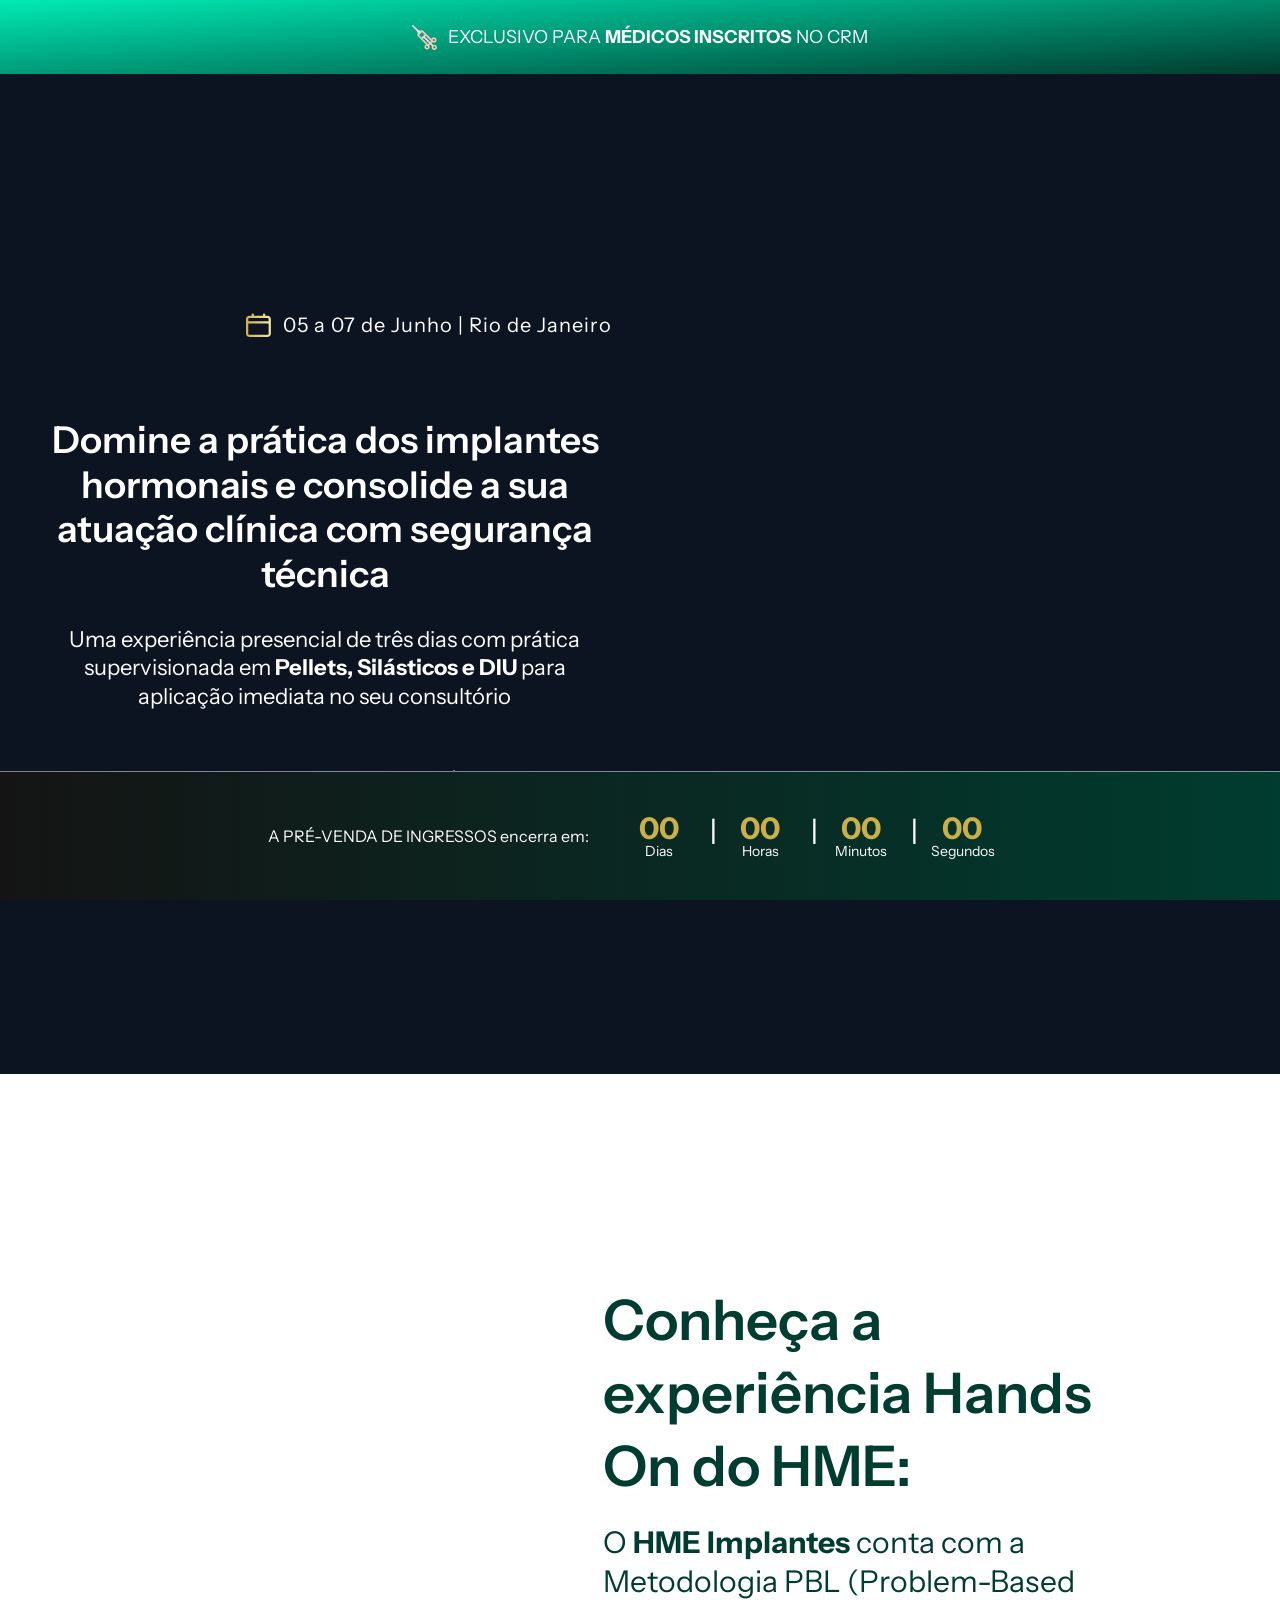
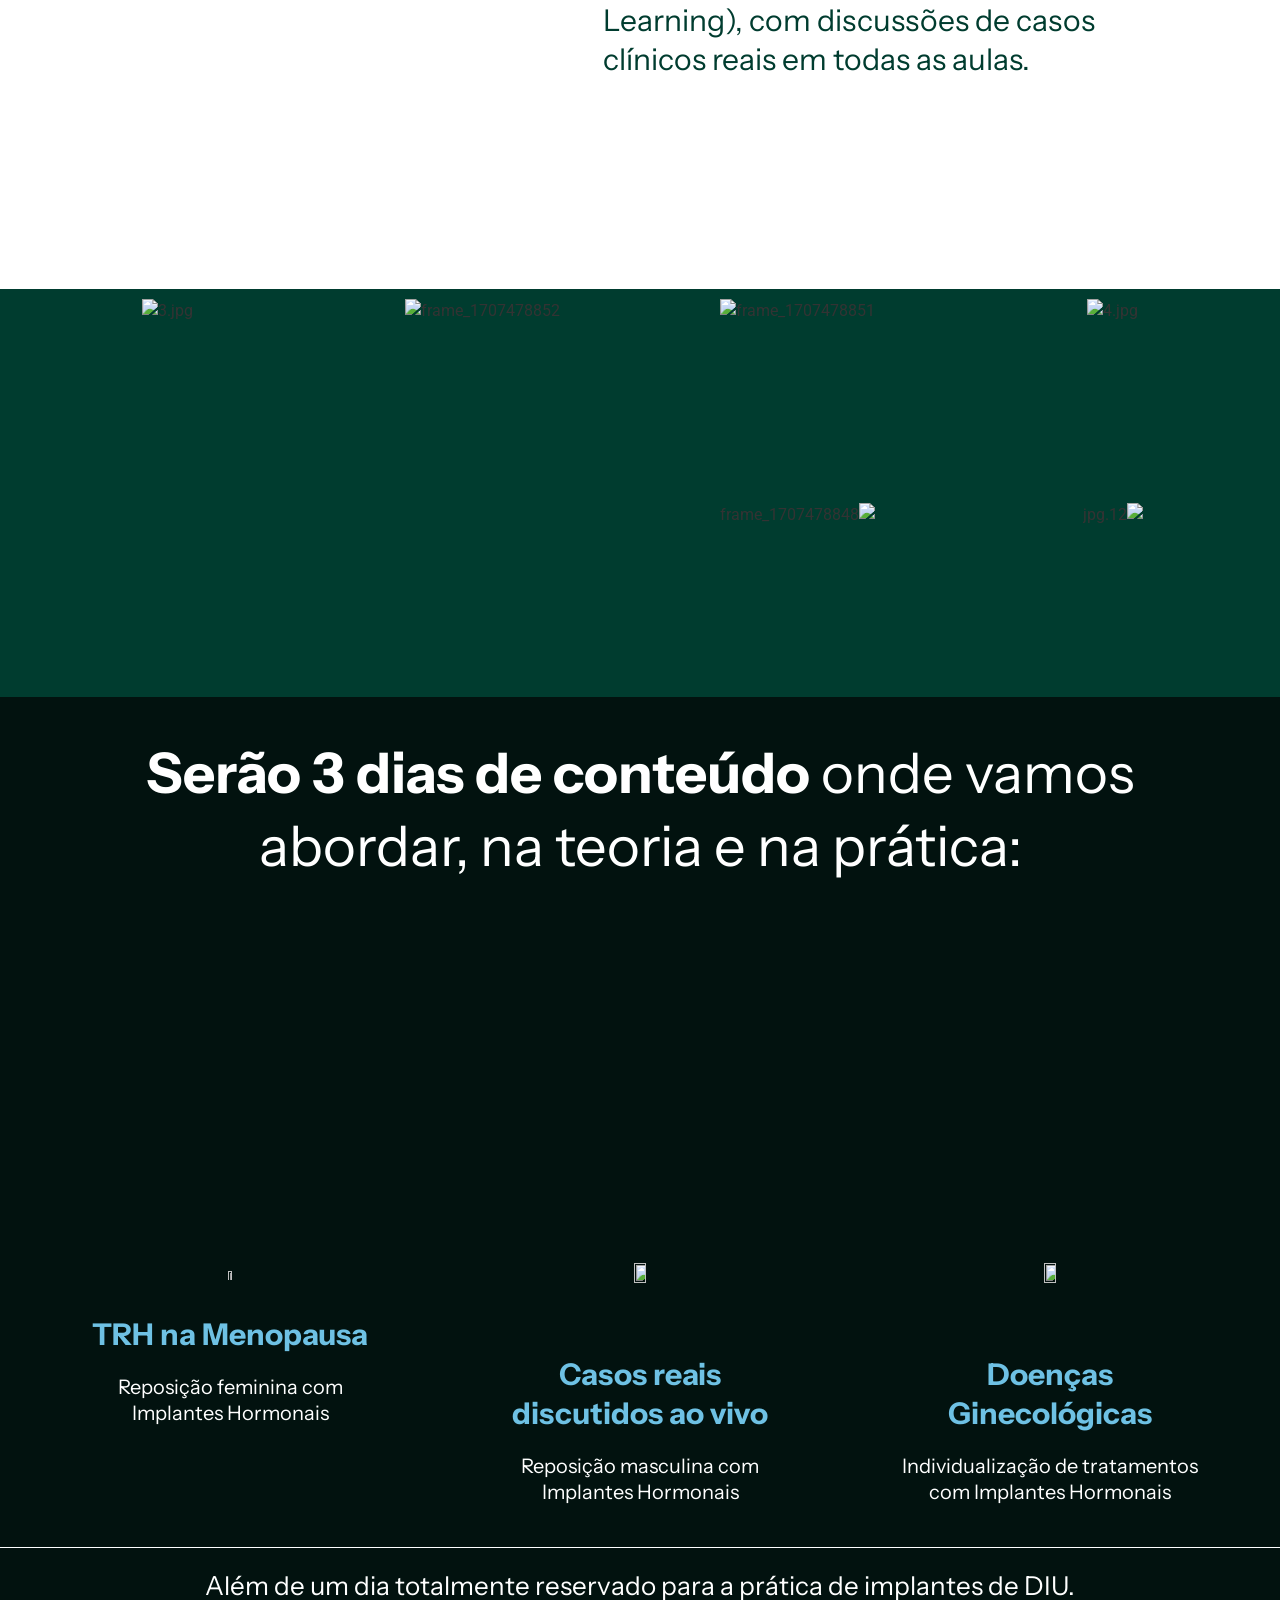
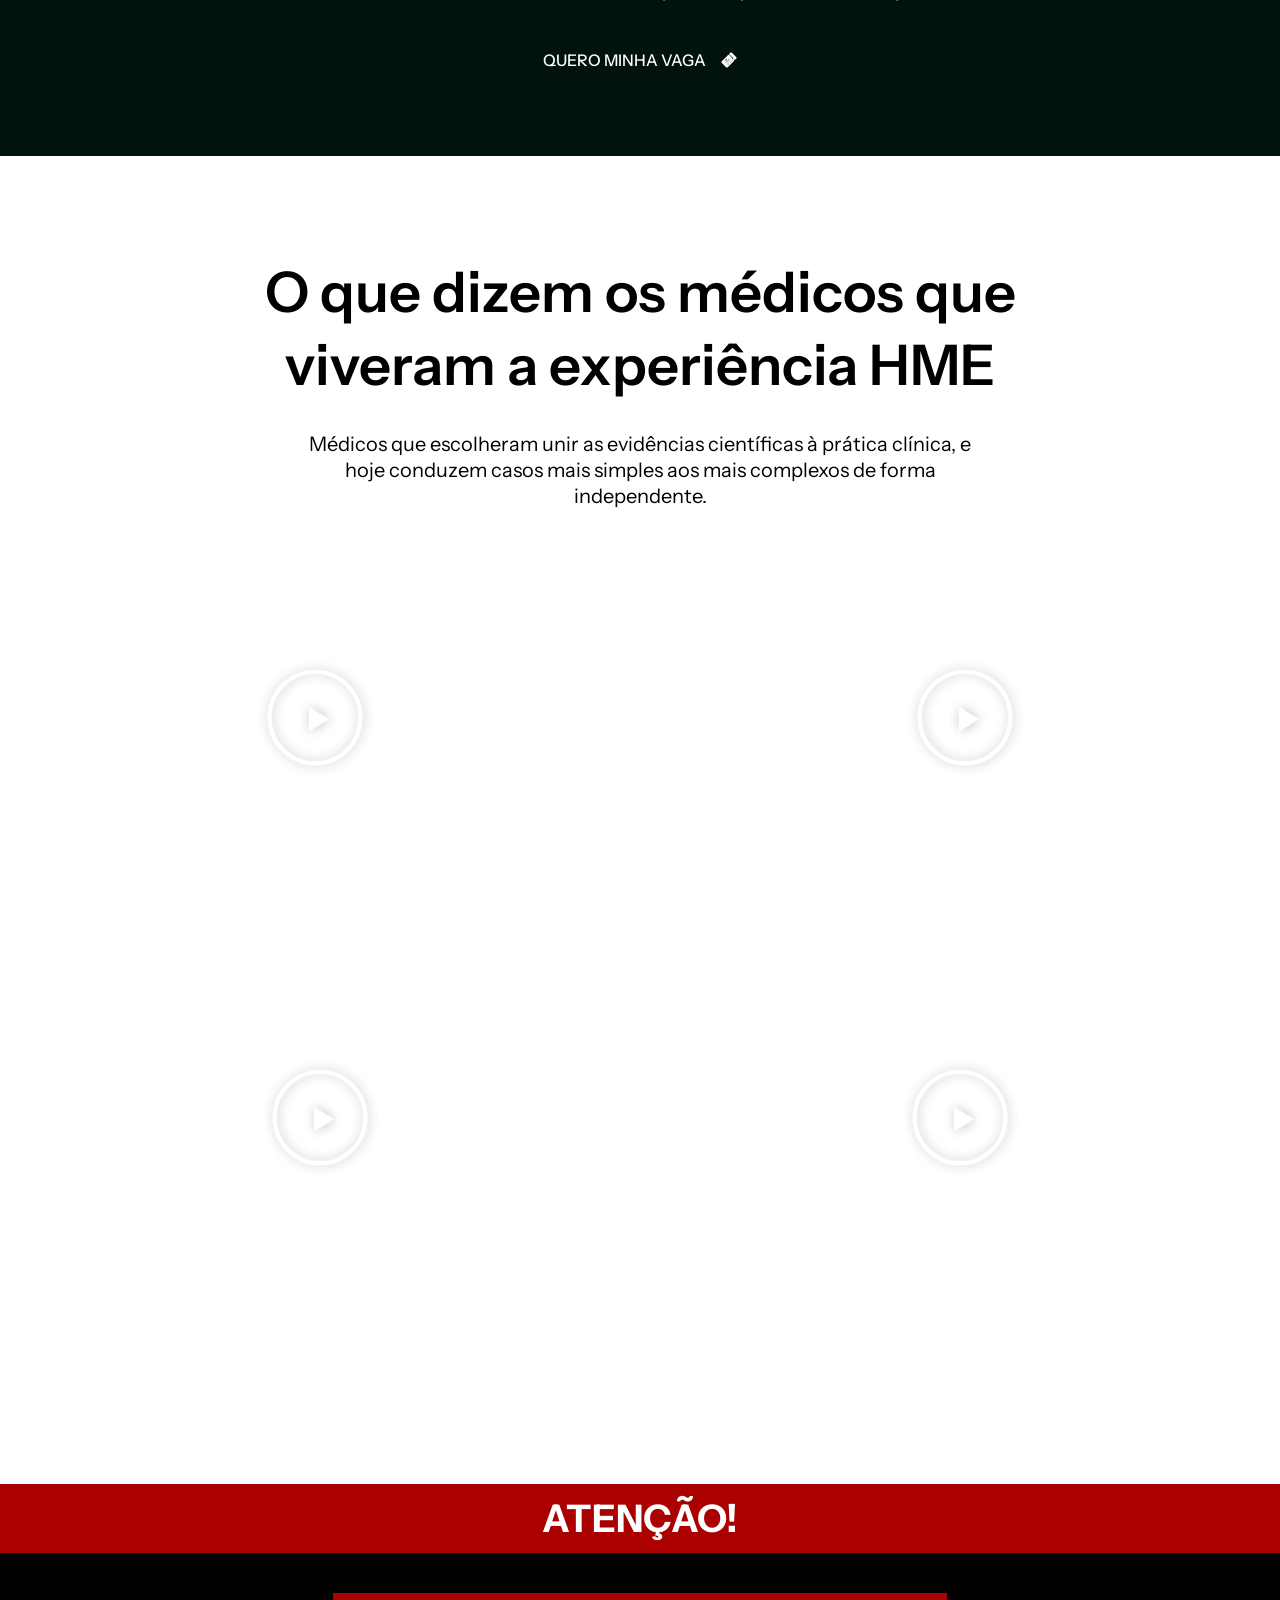
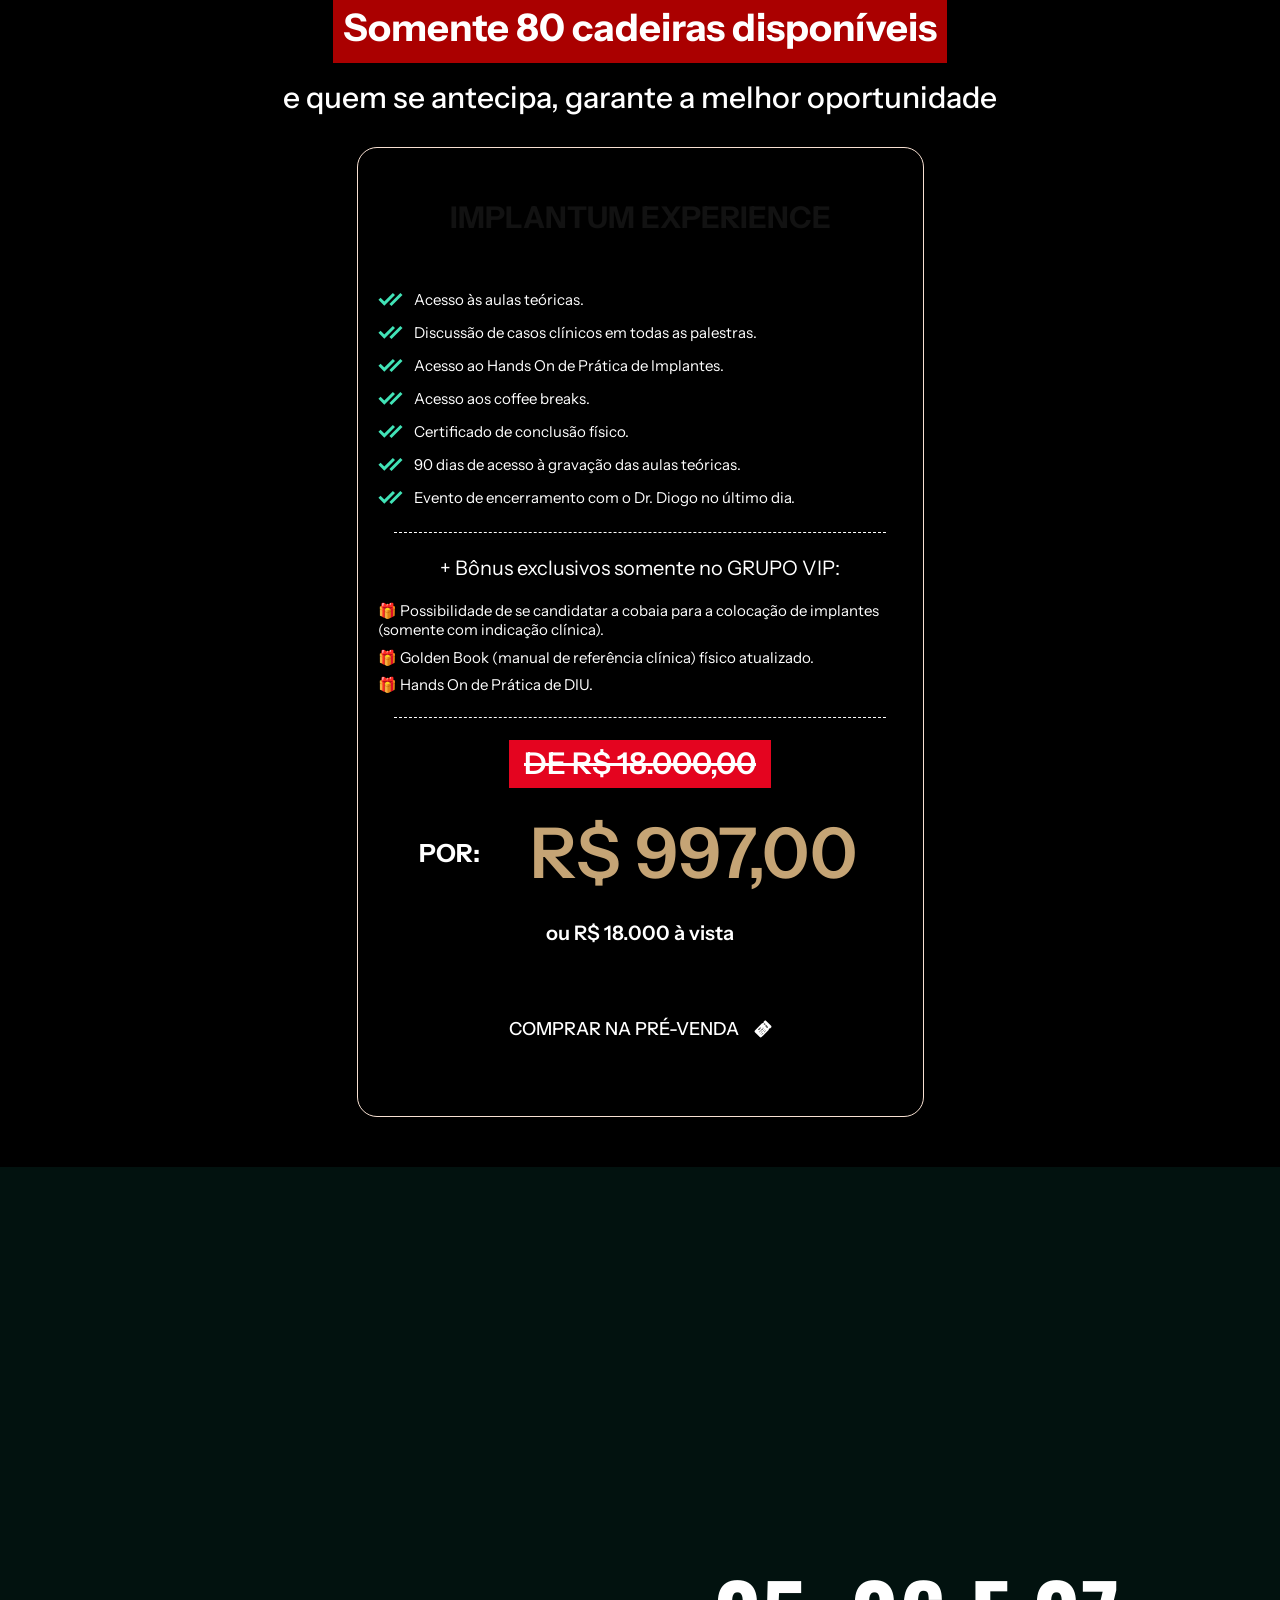
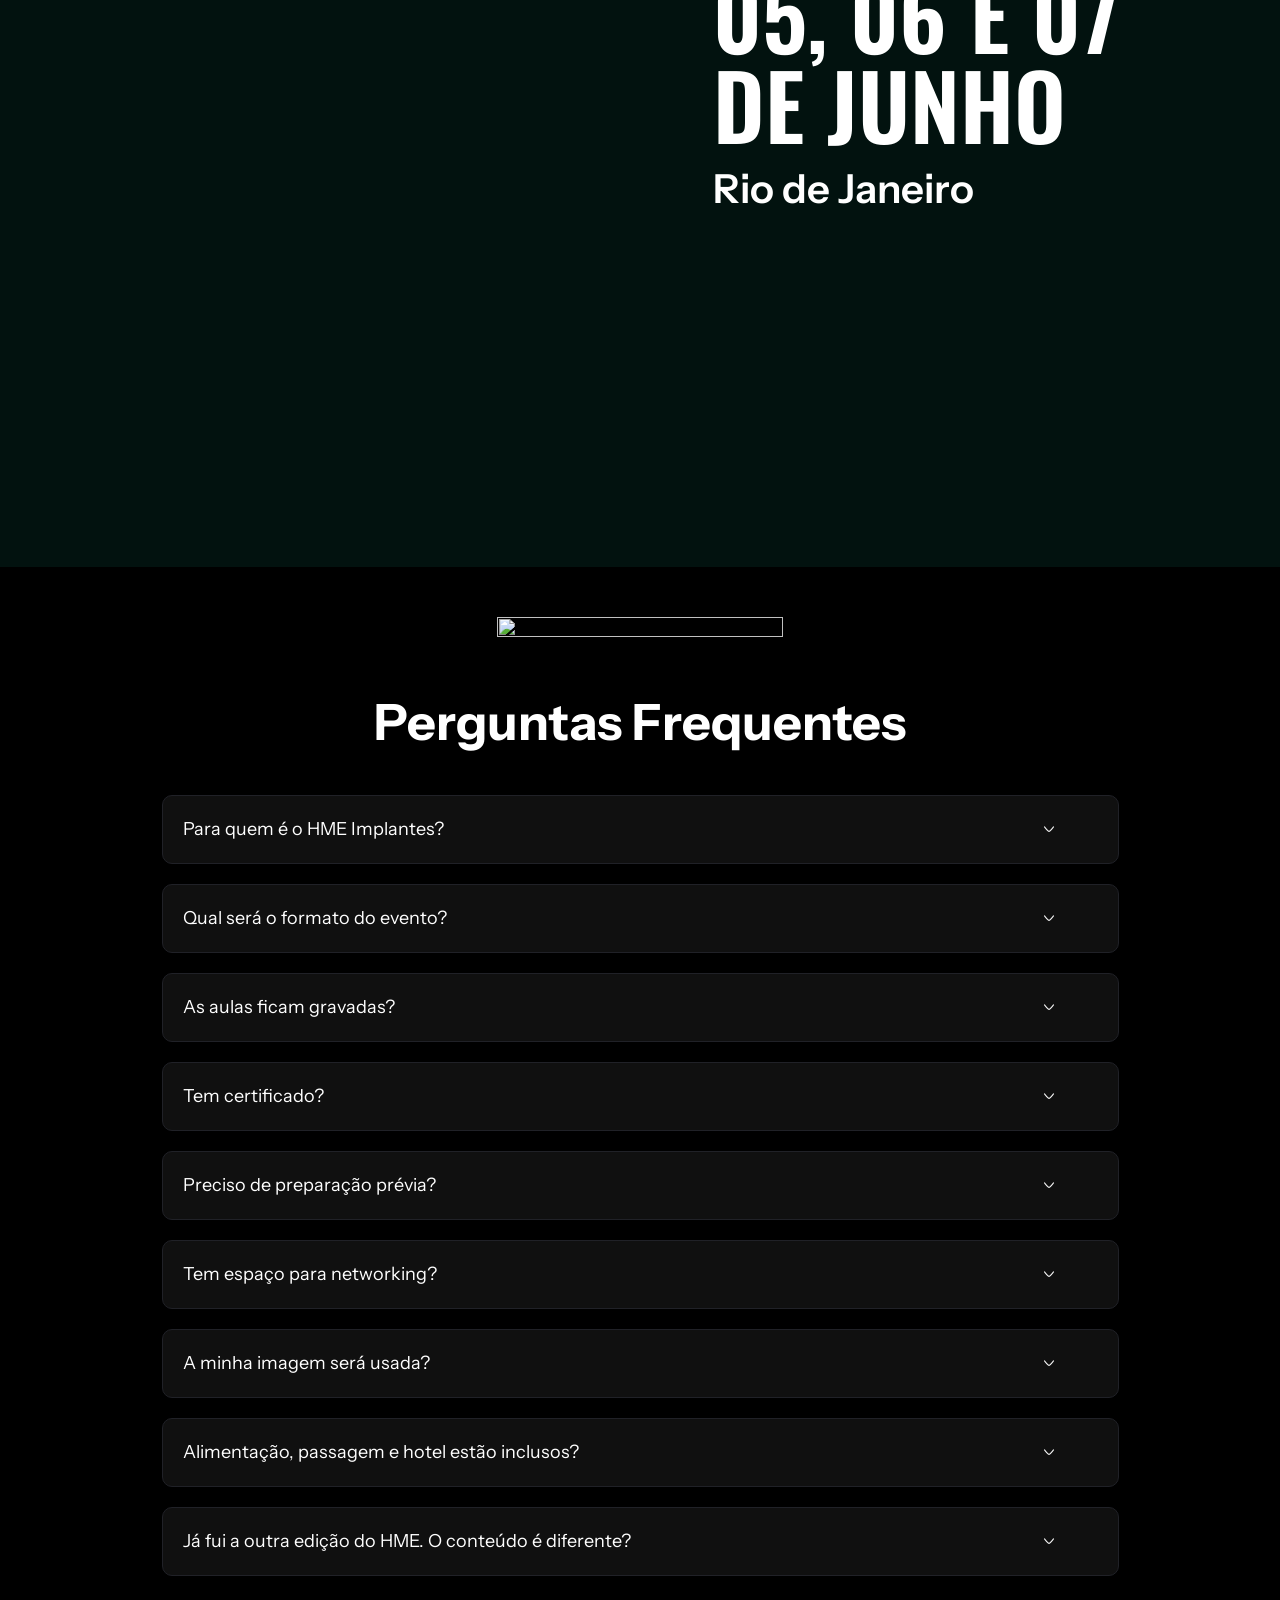
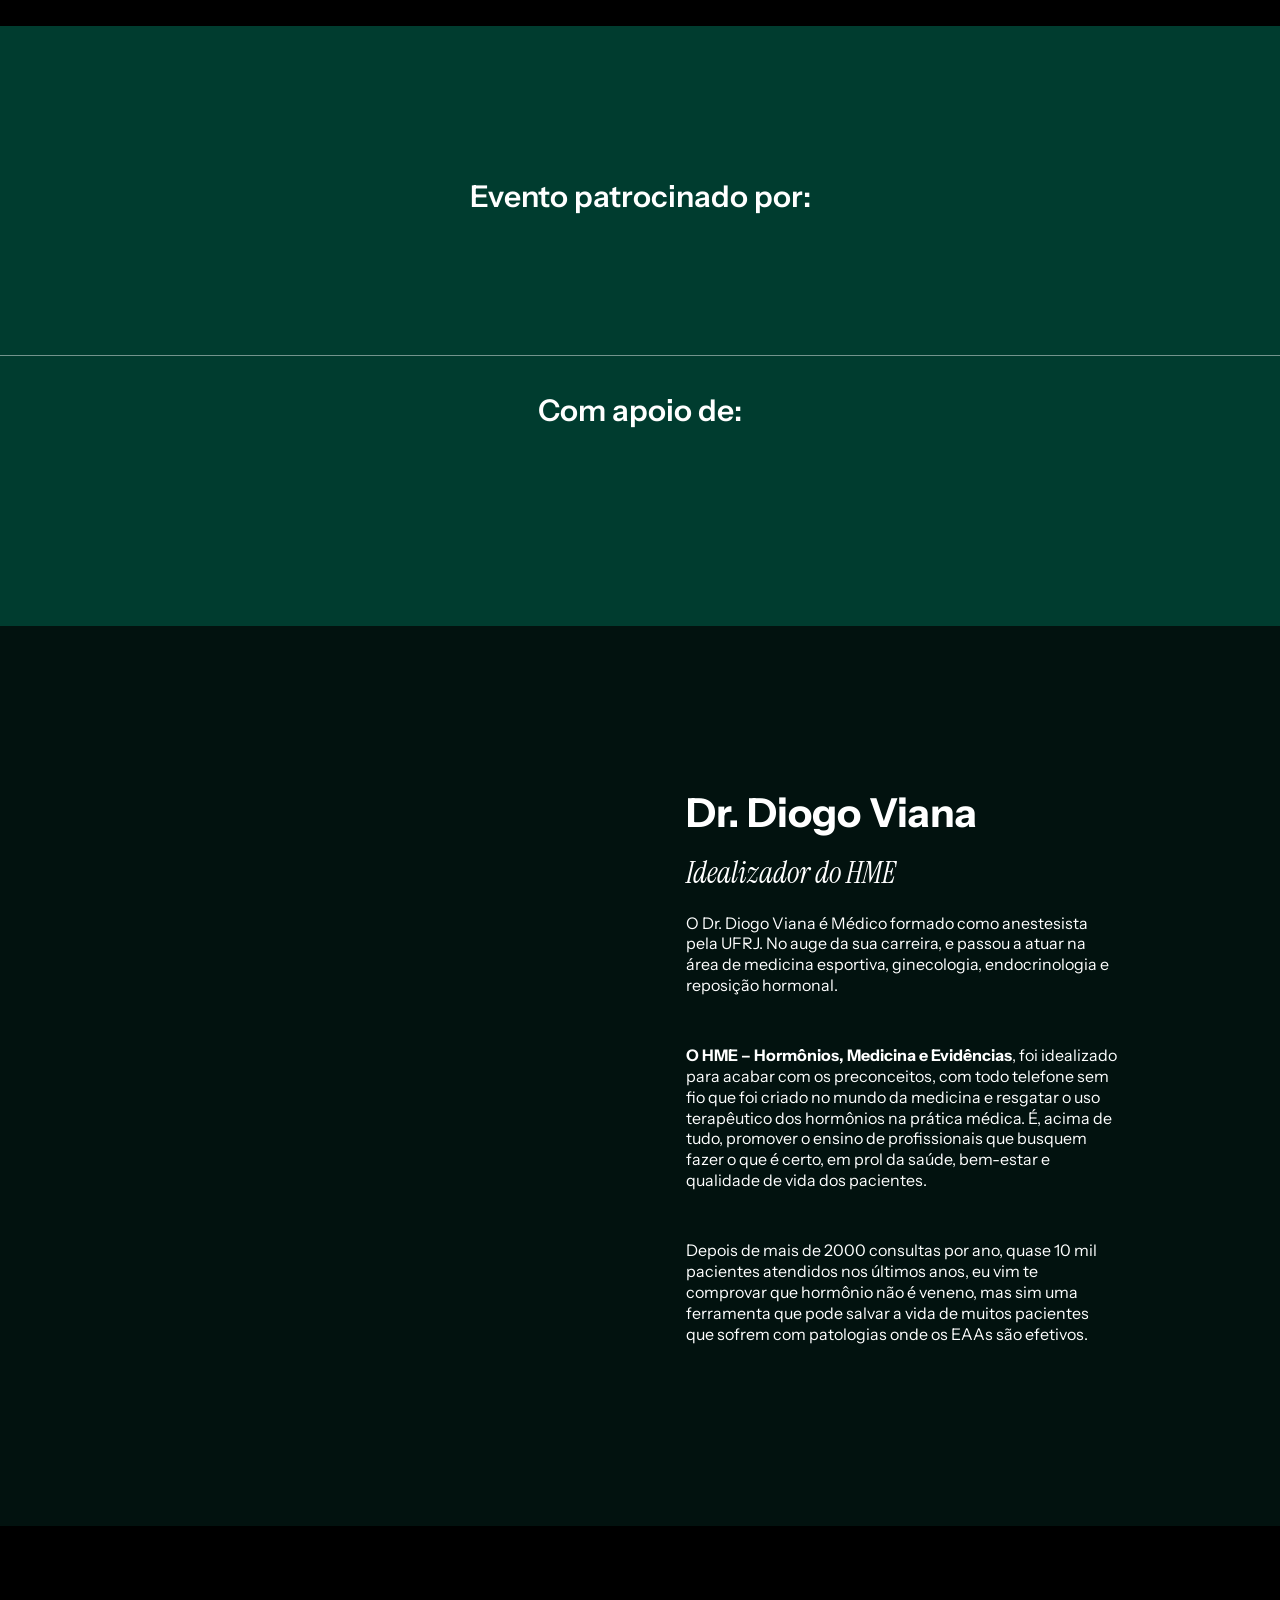
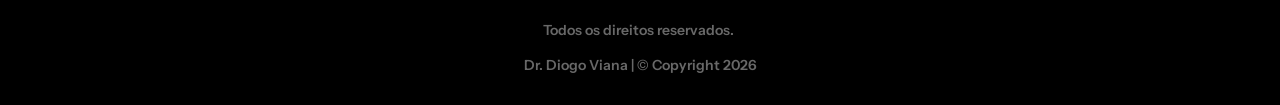
==== produtos/hme0626_vendas/index.html @ e9011e72 "drdiogoviana" ====
<!DOCTYPE html>
<html lang="pt-PT">
<head><meta charset="UTF-8"><script>if(navigator.userAgent.match(/MSIE|Internet Explorer/i)||navigator.userAgent.match(/Trident\/7\..*?rv:11/i)){var href=document.location.href;if(!href.match(/[?&]nowprocket/)){if(href.indexOf("?")==-1){if(href.indexOf("#")==-1){document.location.href=href+"?nowprocket=1"}else{document.location.href=href.replace("#","?nowprocket=1#")}}else{if(href.indexOf("#")==-1){document.location.href=href+"&nowprocket=1"}else{document.location.href=href.replace("#","&nowprocket=1#")}}}}</script><script>class RocketLazyLoadScripts{constructor(){this.triggerEvents=["keydown","mousedown","mousemove","touchmove","touchstart","touchend","wheel"],this.userEventHandler=this._triggerListener.bind(this),this.touchStartHandler=this._onTouchStart.bind(this),this.touchMoveHandler=this._onTouchMove.bind(this),this.touchEndHandler=this._onTouchEnd.bind(this),this.clickHandler=this._onClick.bind(this),this.interceptedClicks=[],window.addEventListener("pageshow",(e=>{this.persisted=e.persisted})),window.addEventListener("DOMContentLoaded",(()=>{this._preconnect3rdParties()})),this.delayedScripts={normal:[],async:[],defer:[]},this.allJQueries=[]}_addUserInteractionListener(e){document.hidden?e._triggerListener():(this.triggerEvents.forEach((t=>window.addEventListener(t,e.userEventHandler,{passive:!0}))),window.addEventListener("touchstart",e.touchStartHandler,{passive:!0}),window.addEventListener("mousedown",e.touchStartHandler),document.addEventListener("visibilitychange",e.userEventHandler))}_removeUserInteractionListener(){this.triggerEvents.forEach((e=>window.removeEventListener(e,this.userEventHandler,{passive:!0}))),document.removeEventListener("visibilitychange",this.userEventHandler)}_onTouchStart(e){"HTML"!==e.target.tagName&&(window.addEventListener("touchend",this.touchEndHandler),window.addEventListener("mouseup",this.touchEndHandler),window.addEventListener("touchmove",this.touchMoveHandler,{passive:!0}),window.addEventListener("mousemove",this.touchMoveHandler),e.target.addEventListener("click",this.clickHandler),this._renameDOMAttribute(e.target,"onclick","rocket-onclick"))}_onTouchMove(e){window.removeEventListener("touchend",this.touchEndHandler),window.removeEventListener("mouseup",this.touchEndHandler),window.removeEventListener("touchmove",this.touchMoveHandler,{passive:!0}),window.removeEventListener("mousemove",this.touchMoveHandler),e.target.removeEventListener("click",this.clickHandler),this._renameDOMAttribute(e.target,"rocket-onclick","onclick")}_onTouchEnd(e){window.removeEventListener("touchend",this.touchEndHandler),window.removeEventListener("mouseup",this.touchEndHandler),window.removeEventListener("touchmove",this.touchMoveHandler,{passive:!0}),window.removeEventListener("mousemove",this.touchMoveHandler)}_onClick(e){e.target.removeEventListener("click",this.clickHandler),this._renameDOMAttribute(e.target,"rocket-onclick","onclick"),this.interceptedClicks.push(e),e.preventDefault(),e.stopPropagation(),e.stopImmediatePropagation()}_replayClicks(){window.removeEventListener("touchstart",this.touchStartHandler,{passive:!0}),window.removeEventListener("mousedown",this.touchStartHandler),this.interceptedClicks.forEach((e=>{e.target.dispatchEvent(new MouseEvent("click",{view:e.view,bubbles:!0,cancelable:!0}))}))}_renameDOMAttribute(e,t,n){e.hasAttribute&&e.hasAttribute(t)&&(event.target.setAttribute(n,event.target.getAttribute(t)),event.target.removeAttribute(t))}_triggerListener(){this._removeUserInteractionListener(this),"loading"===document.readyState?document.addEventListener("DOMContentLoaded",this._loadEverythingNow.bind(this)):this._loadEverythingNow()}_preconnect3rdParties(){let e=[];document.querySelectorAll("script[type=rocketlazyloadscript]").forEach((t=>{if(t.hasAttribute("src")){const n=new URL(t.src).origin;n!==location.origin&&e.push({src:n,crossOrigin:t.crossOrigin||"module"===t.getAttribute("data-rocket-type")})}})),e=[...new Map(e.map((e=>[JSON.stringify(e),e]))).values()],this._batchInjectResourceHints(e,"preconnect")}async _loadEverythingNow(){this.lastBreath=Date.now(),this._delayEventListeners(),this._delayJQueryReady(this),this._handleDocumentWrite(),this._registerAllDelayedScripts(),this._preloadAllScripts(),await this._loadScriptsFromList(this.delayedScripts.normal),await this._loadScriptsFromList(this.delayedScripts.defer),await this._loadScriptsFromList(this.delayedScripts.async);try{await this._triggerDOMContentLoaded(),await this._triggerWindowLoad()}catch(e){}window.dispatchEvent(new Event("rocket-allScriptsLoaded")),this._replayClicks()}_registerAllDelayedScripts(){document.querySelectorAll("script[type=rocketlazyloadscript]").forEach((e=>{e.hasAttribute("src")?e.hasAttribute("async")&&!1!==e.async?this.delayedScripts.async.push(e):e.hasAttribute("defer")&&!1!==e.defer||"module"===e.getAttribute("data-rocket-type")?this.delayedScripts.defer.push(e):this.delayedScripts.normal.push(e):this.delayedScripts.normal.push(e)}))}async _transformScript(e){return await this._littleBreath(),new Promise((t=>{const n=document.createElement("script");[...e.attributes].forEach((e=>{let t=e.nodeName;"type"!==t&&("data-rocket-type"===t&&(t="type"),n.setAttribute(t,e.nodeValue))})),e.hasAttribute("src")?(n.addEventListener("load",t),n.addEventListener("error",t)):(n.text=e.text,t());try{e.parentNode.replaceChild(n,e)}catch(e){t()}}))}async _loadScriptsFromList(e){const t=e.shift();return t?(await this._transformScript(t),this._loadScriptsFromList(e)):Promise.resolve()}_preloadAllScripts(){this._batchInjectResourceHints([...this.delayedScripts.normal,...this.delayedScripts.defer,...this.delayedScripts.async],"preload")}_batchInjectResourceHints(e,t){var n=document.createDocumentFragment();e.forEach((e=>{if(e.src){const i=document.createElement("link");i.href=e.src,i.rel=t,"preconnect"!==t&&(i.as="script"),e.getAttribute&&"module"===e.getAttribute("data-rocket-type")&&(i.crossOrigin=!0),e.crossOrigin&&(i.crossOrigin=e.crossOrigin),n.appendChild(i)}})),document.head.appendChild(n)}_delayEventListeners(){let e={};function t(t,n){!function(t){function n(n){return e[t].eventsToRewrite.indexOf(n)>=0?"rocket-"+n:n}e[t]||(e[t]={originalFunctions:{add:t.addEventListener,remove:t.removeEventListener},eventsToRewrite:[]},t.addEventListener=function(){arguments[0]=n(arguments[0]),e[t].originalFunctions.add.apply(t,arguments)},t.removeEventListener=function(){arguments[0]=n(arguments[0]),e[t].originalFunctions.remove.apply(t,arguments)})}(t),e[t].eventsToRewrite.push(n)}function n(e,t){let n=e[t];Object.defineProperty(e,t,{get:()=>n||function(){},set(i){e["rocket"+t]=n=i}})}t(document,"DOMContentLoaded"),t(window,"DOMContentLoaded"),t(window,"load"),t(window,"pageshow"),t(document,"readystatechange"),n(document,"onreadystatechange"),n(window,"onload"),n(window,"onpageshow")}_delayJQueryReady(e){let t=window.jQuery;Object.defineProperty(window,"jQuery",{get:()=>t,set(n){if(n&&n.fn&&!e.allJQueries.includes(n)){n.fn.ready=n.fn.init.prototype.ready=function(t){e.domReadyFired?t.bind(document)(n):document.addEventListener("rocket-DOMContentLoaded",(()=>t.bind(document)(n)))};const t=n.fn.on;n.fn.on=n.fn.init.prototype.on=function(){if(this[0]===window){function e(e){return e.split(" ").map((e=>"load"===e||0===e.indexOf("load.")?"rocket-jquery-load":e)).join(" ")}"string"==typeof arguments[0]||arguments[0]instanceof String?arguments[0]=e(arguments[0]):"object"==typeof arguments[0]&&Object.keys(arguments[0]).forEach((t=>{delete Object.assign(arguments[0],{[e(t)]:arguments[0][t]})[t]}))}return t.apply(this,arguments),this},e.allJQueries.push(n)}t=n}})}async _triggerDOMContentLoaded(){this.domReadyFired=!0,await this._littleBreath(),document.dispatchEvent(new Event("rocket-DOMContentLoaded")),await this._littleBreath(),window.dispatchEvent(new Event("rocket-DOMContentLoaded")),await this._littleBreath(),document.dispatchEvent(new Event("rocket-readystatechange")),await this._littleBreath(),document.rocketonreadystatechange&&document.rocketonreadystatechange()}async _triggerWindowLoad(){await this._littleBreath(),window.dispatchEvent(new Event("rocket-load")),await this._littleBreath(),window.rocketonload&&window.rocketonload(),await this._littleBreath(),this.allJQueries.forEach((e=>e(window).trigger("rocket-jquery-load"))),await this._littleBreath();const e=new Event("rocket-pageshow");e.persisted=this.persisted,window.dispatchEvent(e),await this._littleBreath(),window.rocketonpageshow&&window.rocketonpageshow({persisted:this.persisted})}_handleDocumentWrite(){const e=new Map;document.write=document.writeln=function(t){const n=document.currentScript,i=document.createRange(),r=n.parentElement;let o=e.get(n);void 0===o&&(o=n.nextSibling,e.set(n,o));const s=document.createDocumentFragment();i.setStart(s,0),s.appendChild(i.createContextualFragment(t)),r.insertBefore(s,o)}}async _littleBreath(){Date.now()-this.lastBreath>45&&(await this._requestAnimFrame(),this.lastBreath=Date.now())}async _requestAnimFrame(){return document.hidden?new Promise((e=>setTimeout(e))):new Promise((e=>requestAnimationFrame(e)))}static run(){const e=new RocketLazyLoadScripts;e._addUserInteractionListener(e)}}RocketLazyLoadScripts.run();</script>
	
		<title>HME0626 &#8211; Página de Vendas &#8211; Dr Diogo Viana</title>
<meta name='robots' content='max-image-preview:large' />
<link rel="alternate" type="application/rss+xml" title="Dr Diogo Viana &raquo; Feed" href="https://drdiogoviana.com.br/produtos/feed/" />
<link rel="alternate" type="application/rss+xml" title="Dr Diogo Viana &raquo; Feed de comentários" href="https://drdiogoviana.com.br/produtos/comments/feed/" />
<link rel="alternate" title="oEmbed (JSON)" type="application/json+oembed" href="https://drdiogoviana.com.br/produtos/wp-json/oembed/1.0/embed?url=https%3A%2F%2Fdrdiogoviana.com.br%2Fprodutos%2Fhme0626_vendas%2F" />
<link rel="alternate" title="oEmbed (XML)" type="text/xml+oembed" href="https://drdiogoviana.com.br/produtos/wp-json/oembed/1.0/embed?url=https%3A%2F%2Fdrdiogoviana.com.br%2Fprodutos%2Fhme0626_vendas%2F&#038;format=xml" />
<style id='wp-img-auto-sizes-contain-inline-css'>
img:is([sizes=auto i],[sizes^="auto," i]){contain-intrinsic-size:3000px 1500px}
/*# sourceURL=wp-img-auto-sizes-contain-inline-css */
</style>
<style id='wp-emoji-styles-inline-css'>

	img.wp-smiley, img.emoji {
		display: inline !important;
		border: none !important;
		box-shadow: none !important;
		height: 1em !important;
		width: 1em !important;
		margin: 0 0.07em !important;
		vertical-align: -0.1em !important;
		background: none !important;
		padding: 0 !important;
	}
/*# sourceURL=wp-emoji-styles-inline-css */
</style>
<style id='global-styles-inline-css'>
:root{--wp--preset--aspect-ratio--square: 1;--wp--preset--aspect-ratio--4-3: 4/3;--wp--preset--aspect-ratio--3-4: 3/4;--wp--preset--aspect-ratio--3-2: 3/2;--wp--preset--aspect-ratio--2-3: 2/3;--wp--preset--aspect-ratio--16-9: 16/9;--wp--preset--aspect-ratio--9-16: 9/16;--wp--preset--color--black: #000000;--wp--preset--color--cyan-bluish-gray: #abb8c3;--wp--preset--color--white: #ffffff;--wp--preset--color--pale-pink: #f78da7;--wp--preset--color--vivid-red: #cf2e2e;--wp--preset--color--luminous-vivid-orange: #ff6900;--wp--preset--color--luminous-vivid-amber: #fcb900;--wp--preset--color--light-green-cyan: #7bdcb5;--wp--preset--color--vivid-green-cyan: #00d084;--wp--preset--color--pale-cyan-blue: #8ed1fc;--wp--preset--color--vivid-cyan-blue: #0693e3;--wp--preset--color--vivid-purple: #9b51e0;--wp--preset--gradient--vivid-cyan-blue-to-vivid-purple: linear-gradient(135deg,rgb(6,147,227) 0%,rgb(155,81,224) 100%);--wp--preset--gradient--light-green-cyan-to-vivid-green-cyan: linear-gradient(135deg,rgb(122,220,180) 0%,rgb(0,208,130) 100%);--wp--preset--gradient--luminous-vivid-amber-to-luminous-vivid-orange: linear-gradient(135deg,rgb(252,185,0) 0%,rgb(255,105,0) 100%);--wp--preset--gradient--luminous-vivid-orange-to-vivid-red: linear-gradient(135deg,rgb(255,105,0) 0%,rgb(207,46,46) 100%);--wp--preset--gradient--very-light-gray-to-cyan-bluish-gray: linear-gradient(135deg,rgb(238,238,238) 0%,rgb(169,184,195) 100%);--wp--preset--gradient--cool-to-warm-spectrum: linear-gradient(135deg,rgb(74,234,220) 0%,rgb(151,120,209) 20%,rgb(207,42,186) 40%,rgb(238,44,130) 60%,rgb(251,105,98) 80%,rgb(254,248,76) 100%);--wp--preset--gradient--blush-light-purple: linear-gradient(135deg,rgb(255,206,236) 0%,rgb(152,150,240) 100%);--wp--preset--gradient--blush-bordeaux: linear-gradient(135deg,rgb(254,205,165) 0%,rgb(254,45,45) 50%,rgb(107,0,62) 100%);--wp--preset--gradient--luminous-dusk: linear-gradient(135deg,rgb(255,203,112) 0%,rgb(199,81,192) 50%,rgb(65,88,208) 100%);--wp--preset--gradient--pale-ocean: linear-gradient(135deg,rgb(255,245,203) 0%,rgb(182,227,212) 50%,rgb(51,167,181) 100%);--wp--preset--gradient--electric-grass: linear-gradient(135deg,rgb(202,248,128) 0%,rgb(113,206,126) 100%);--wp--preset--gradient--midnight: linear-gradient(135deg,rgb(2,3,129) 0%,rgb(40,116,252) 100%);--wp--preset--font-size--small: 13px;--wp--preset--font-size--medium: 20px;--wp--preset--font-size--large: 36px;--wp--preset--font-size--x-large: 42px;--wp--preset--spacing--20: 0.44rem;--wp--preset--spacing--30: 0.67rem;--wp--preset--spacing--40: 1rem;--wp--preset--spacing--50: 1.5rem;--wp--preset--spacing--60: 2.25rem;--wp--preset--spacing--70: 3.38rem;--wp--preset--spacing--80: 5.06rem;--wp--preset--shadow--natural: 6px 6px 9px rgba(0, 0, 0, 0.2);--wp--preset--shadow--deep: 12px 12px 50px rgba(0, 0, 0, 0.4);--wp--preset--shadow--sharp: 6px 6px 0px rgba(0, 0, 0, 0.2);--wp--preset--shadow--outlined: 6px 6px 0px -3px rgb(255, 255, 255), 6px 6px rgb(0, 0, 0);--wp--preset--shadow--crisp: 6px 6px 0px rgb(0, 0, 0);}:root { --wp--style--global--content-size: 800px;--wp--style--global--wide-size: 1200px; }:where(body) { margin: 0; }.wp-site-blocks > .alignleft { float: left; margin-right: 2em; }.wp-site-blocks > .alignright { float: right; margin-left: 2em; }.wp-site-blocks > .aligncenter { justify-content: center; margin-left: auto; margin-right: auto; }:where(.wp-site-blocks) > * { margin-block-start: 24px; margin-block-end: 0; }:where(.wp-site-blocks) > :first-child { margin-block-start: 0; }:where(.wp-site-blocks) > :last-child { margin-block-end: 0; }:root { --wp--style--block-gap: 24px; }:root :where(.is-layout-flow) > :first-child{margin-block-start: 0;}:root :where(.is-layout-flow) > :last-child{margin-block-end: 0;}:root :where(.is-layout-flow) > *{margin-block-start: 24px;margin-block-end: 0;}:root :where(.is-layout-constrained) > :first-child{margin-block-start: 0;}:root :where(.is-layout-constrained) > :last-child{margin-block-end: 0;}:root :where(.is-layout-constrained) > *{margin-block-start: 24px;margin-block-end: 0;}:root :where(.is-layout-flex){gap: 24px;}:root :where(.is-layout-grid){gap: 24px;}.is-layout-flow > .alignleft{float: left;margin-inline-start: 0;margin-inline-end: 2em;}.is-layout-flow > .alignright{float: right;margin-inline-start: 2em;margin-inline-end: 0;}.is-layout-flow > .aligncenter{margin-left: auto !important;margin-right: auto !important;}.is-layout-constrained > .alignleft{float: left;margin-inline-start: 0;margin-inline-end: 2em;}.is-layout-constrained > .alignright{float: right;margin-inline-start: 2em;margin-inline-end: 0;}.is-layout-constrained > .aligncenter{margin-left: auto !important;margin-right: auto !important;}.is-layout-constrained > :where(:not(.alignleft):not(.alignright):not(.alignfull)){max-width: var(--wp--style--global--content-size);margin-left: auto !important;margin-right: auto !important;}.is-layout-constrained > .alignwide{max-width: var(--wp--style--global--wide-size);}body .is-layout-flex{display: flex;}.is-layout-flex{flex-wrap: wrap;align-items: center;}.is-layout-flex > :is(*, div){margin: 0;}body .is-layout-grid{display: grid;}.is-layout-grid > :is(*, div){margin: 0;}body{padding-top: 0px;padding-right: 0px;padding-bottom: 0px;padding-left: 0px;}a:where(:not(.wp-element-button)){text-decoration: underline;}:root :where(.wp-element-button, .wp-block-button__link){background-color: #32373c;border-width: 0;color: #fff;font-family: inherit;font-size: inherit;font-style: inherit;font-weight: inherit;letter-spacing: inherit;line-height: inherit;padding-top: calc(0.667em + 2px);padding-right: calc(1.333em + 2px);padding-bottom: calc(0.667em + 2px);padding-left: calc(1.333em + 2px);text-decoration: none;text-transform: inherit;}.has-black-color{color: var(--wp--preset--color--black) !important;}.has-cyan-bluish-gray-color{color: var(--wp--preset--color--cyan-bluish-gray) !important;}.has-white-color{color: var(--wp--preset--color--white) !important;}.has-pale-pink-color{color: var(--wp--preset--color--pale-pink) !important;}.has-vivid-red-color{color: var(--wp--preset--color--vivid-red) !important;}.has-luminous-vivid-orange-color{color: var(--wp--preset--color--luminous-vivid-orange) !important;}.has-luminous-vivid-amber-color{color: var(--wp--preset--color--luminous-vivid-amber) !important;}.has-light-green-cyan-color{color: var(--wp--preset--color--light-green-cyan) !important;}.has-vivid-green-cyan-color{color: var(--wp--preset--color--vivid-green-cyan) !important;}.has-pale-cyan-blue-color{color: var(--wp--preset--color--pale-cyan-blue) !important;}.has-vivid-cyan-blue-color{color: var(--wp--preset--color--vivid-cyan-blue) !important;}.has-vivid-purple-color{color: var(--wp--preset--color--vivid-purple) !important;}.has-black-background-color{background-color: var(--wp--preset--color--black) !important;}.has-cyan-bluish-gray-background-color{background-color: var(--wp--preset--color--cyan-bluish-gray) !important;}.has-white-background-color{background-color: var(--wp--preset--color--white) !important;}.has-pale-pink-background-color{background-color: var(--wp--preset--color--pale-pink) !important;}.has-vivid-red-background-color{background-color: var(--wp--preset--color--vivid-red) !important;}.has-luminous-vivid-orange-background-color{background-color: var(--wp--preset--color--luminous-vivid-orange) !important;}.has-luminous-vivid-amber-background-color{background-color: var(--wp--preset--color--luminous-vivid-amber) !important;}.has-light-green-cyan-background-color{background-color: var(--wp--preset--color--light-green-cyan) !important;}.has-vivid-green-cyan-background-color{background-color: var(--wp--preset--color--vivid-green-cyan) !important;}.has-pale-cyan-blue-background-color{background-color: var(--wp--preset--color--pale-cyan-blue) !important;}.has-vivid-cyan-blue-background-color{background-color: var(--wp--preset--color--vivid-cyan-blue) !important;}.has-vivid-purple-background-color{background-color: var(--wp--preset--color--vivid-purple) !important;}.has-black-border-color{border-color: var(--wp--preset--color--black) !important;}.has-cyan-bluish-gray-border-color{border-color: var(--wp--preset--color--cyan-bluish-gray) !important;}.has-white-border-color{border-color: var(--wp--preset--color--white) !important;}.has-pale-pink-border-color{border-color: var(--wp--preset--color--pale-pink) !important;}.has-vivid-red-border-color{border-color: var(--wp--preset--color--vivid-red) !important;}.has-luminous-vivid-orange-border-color{border-color: var(--wp--preset--color--luminous-vivid-orange) !important;}.has-luminous-vivid-amber-border-color{border-color: var(--wp--preset--color--luminous-vivid-amber) !important;}.has-light-green-cyan-border-color{border-color: var(--wp--preset--color--light-green-cyan) !important;}.has-vivid-green-cyan-border-color{border-color: var(--wp--preset--color--vivid-green-cyan) !important;}.has-pale-cyan-blue-border-color{border-color: var(--wp--preset--color--pale-cyan-blue) !important;}.has-vivid-cyan-blue-border-color{border-color: var(--wp--preset--color--vivid-cyan-blue) !important;}.has-vivid-purple-border-color{border-color: var(--wp--preset--color--vivid-purple) !important;}.has-vivid-cyan-blue-to-vivid-purple-gradient-background{background: var(--wp--preset--gradient--vivid-cyan-blue-to-vivid-purple) !important;}.has-light-green-cyan-to-vivid-green-cyan-gradient-background{background: var(--wp--preset--gradient--light-green-cyan-to-vivid-green-cyan) !important;}.has-luminous-vivid-amber-to-luminous-vivid-orange-gradient-background{background: var(--wp--preset--gradient--luminous-vivid-amber-to-luminous-vivid-orange) !important;}.has-luminous-vivid-orange-to-vivid-red-gradient-background{background: var(--wp--preset--gradient--luminous-vivid-orange-to-vivid-red) !important;}.has-very-light-gray-to-cyan-bluish-gray-gradient-background{background: var(--wp--preset--gradient--very-light-gray-to-cyan-bluish-gray) !important;}.has-cool-to-warm-spectrum-gradient-background{background: var(--wp--preset--gradient--cool-to-warm-spectrum) !important;}.has-blush-light-purple-gradient-background{background: var(--wp--preset--gradient--blush-light-purple) !important;}.has-blush-bordeaux-gradient-background{background: var(--wp--preset--gradient--blush-bordeaux) !important;}.has-luminous-dusk-gradient-background{background: var(--wp--preset--gradient--luminous-dusk) !important;}.has-pale-ocean-gradient-background{background: var(--wp--preset--gradient--pale-ocean) !important;}.has-electric-grass-gradient-background{background: var(--wp--preset--gradient--electric-grass) !important;}.has-midnight-gradient-background{background: var(--wp--preset--gradient--midnight) !important;}.has-small-font-size{font-size: var(--wp--preset--font-size--small) !important;}.has-medium-font-size{font-size: var(--wp--preset--font-size--medium) !important;}.has-large-font-size{font-size: var(--wp--preset--font-size--large) !important;}.has-x-large-font-size{font-size: var(--wp--preset--font-size--x-large) !important;}
:root :where(.wp-block-pullquote){font-size: 1.5em;line-height: 1.6;}
/*# sourceURL=global-styles-inline-css */
</style>
<link data-minify="1" rel='stylesheet' id='hello-elementor-css' href='../wp-content/cache/min/1/produtos/wp-content/themes/hello-elementor/assets/css/reset.css@ver=1774624978.css' media='all' />
<link data-minify="1" rel='stylesheet' id='hello-elementor-theme-style-css' href='../wp-content/cache/min/1/produtos/wp-content/themes/hello-elementor/assets/css/theme.css@ver=1774624978.css' media='all' />
<link data-minify="1" rel='stylesheet' id='hello-elementor-header-footer-css' href='../wp-content/cache/min/1/produtos/wp-content/themes/hello-elementor/assets/css/header-footer.css@ver=1774624978.css' media='all' />
<link rel='stylesheet' id='elementor-frontend-css' href='../wp-content/plugins/elementor/assets/css/frontend.min.css@ver=3.35.9.css' media='all' />
<style id='elementor-frontend-inline-css'>
@-webkit-keyframes ha_fadeIn{0%{opacity:0}to{opacity:1}}@keyframes ha_fadeIn{0%{opacity:0}to{opacity:1}}@-webkit-keyframes ha_zoomIn{0%{opacity:0;-webkit-transform:scale3d(.3,.3,.3);transform:scale3d(.3,.3,.3)}50%{opacity:1}}@keyframes ha_zoomIn{0%{opacity:0;-webkit-transform:scale3d(.3,.3,.3);transform:scale3d(.3,.3,.3)}50%{opacity:1}}@-webkit-keyframes ha_rollIn{0%{opacity:0;-webkit-transform:translate3d(-100%,0,0) rotate3d(0,0,1,-120deg);transform:translate3d(-100%,0,0) rotate3d(0,0,1,-120deg)}to{opacity:1}}@keyframes ha_rollIn{0%{opacity:0;-webkit-transform:translate3d(-100%,0,0) rotate3d(0,0,1,-120deg);transform:translate3d(-100%,0,0) rotate3d(0,0,1,-120deg)}to{opacity:1}}@-webkit-keyframes ha_bounce{0%,20%,53%,to{-webkit-animation-timing-function:cubic-bezier(.215,.61,.355,1);animation-timing-function:cubic-bezier(.215,.61,.355,1)}40%,43%{-webkit-transform:translate3d(0,-30px,0) scaleY(1.1);transform:translate3d(0,-30px,0) scaleY(1.1);-webkit-animation-timing-function:cubic-bezier(.755,.05,.855,.06);animation-timing-function:cubic-bezier(.755,.05,.855,.06)}70%{-webkit-transform:translate3d(0,-15px,0) scaleY(1.05);transform:translate3d(0,-15px,0) scaleY(1.05);-webkit-animation-timing-function:cubic-bezier(.755,.05,.855,.06);animation-timing-function:cubic-bezier(.755,.05,.855,.06)}80%{-webkit-transition-timing-function:cubic-bezier(.215,.61,.355,1);transition-timing-function:cubic-bezier(.215,.61,.355,1);-webkit-transform:translate3d(0,0,0) scaleY(.95);transform:translate3d(0,0,0) scaleY(.95)}90%{-webkit-transform:translate3d(0,-4px,0) scaleY(1.02);transform:translate3d(0,-4px,0) scaleY(1.02)}}@keyframes ha_bounce{0%,20%,53%,to{-webkit-animation-timing-function:cubic-bezier(.215,.61,.355,1);animation-timing-function:cubic-bezier(.215,.61,.355,1)}40%,43%{-webkit-transform:translate3d(0,-30px,0) scaleY(1.1);transform:translate3d(0,-30px,0) scaleY(1.1);-webkit-animation-timing-function:cubic-bezier(.755,.05,.855,.06);animation-timing-function:cubic-bezier(.755,.05,.855,.06)}70%{-webkit-transform:translate3d(0,-15px,0) scaleY(1.05);transform:translate3d(0,-15px,0) scaleY(1.05);-webkit-animation-timing-function:cubic-bezier(.755,.05,.855,.06);animation-timing-function:cubic-bezier(.755,.05,.855,.06)}80%{-webkit-transition-timing-function:cubic-bezier(.215,.61,.355,1);transition-timing-function:cubic-bezier(.215,.61,.355,1);-webkit-transform:translate3d(0,0,0) scaleY(.95);transform:translate3d(0,0,0) scaleY(.95)}90%{-webkit-transform:translate3d(0,-4px,0) scaleY(1.02);transform:translate3d(0,-4px,0) scaleY(1.02)}}@-webkit-keyframes ha_bounceIn{0%,20%,40%,60%,80%,to{-webkit-animation-timing-function:cubic-bezier(.215,.61,.355,1);animation-timing-function:cubic-bezier(.215,.61,.355,1)}0%{opacity:0;-webkit-transform:scale3d(.3,.3,.3);transform:scale3d(.3,.3,.3)}20%{-webkit-transform:scale3d(1.1,1.1,1.1);transform:scale3d(1.1,1.1,1.1)}40%{-webkit-transform:scale3d(.9,.9,.9);transform:scale3d(.9,.9,.9)}60%{opacity:1;-webkit-transform:scale3d(1.03,1.03,1.03);transform:scale3d(1.03,1.03,1.03)}80%{-webkit-transform:scale3d(.97,.97,.97);transform:scale3d(.97,.97,.97)}to{opacity:1}}@keyframes ha_bounceIn{0%,20%,40%,60%,80%,to{-webkit-animation-timing-function:cubic-bezier(.215,.61,.355,1);animation-timing-function:cubic-bezier(.215,.61,.355,1)}0%{opacity:0;-webkit-transform:scale3d(.3,.3,.3);transform:scale3d(.3,.3,.3)}20%{-webkit-transform:scale3d(1.1,1.1,1.1);transform:scale3d(1.1,1.1,1.1)}40%{-webkit-transform:scale3d(.9,.9,.9);transform:scale3d(.9,.9,.9)}60%{opacity:1;-webkit-transform:scale3d(1.03,1.03,1.03);transform:scale3d(1.03,1.03,1.03)}80%{-webkit-transform:scale3d(.97,.97,.97);transform:scale3d(.97,.97,.97)}to{opacity:1}}@-webkit-keyframes ha_flipInX{0%{opacity:0;-webkit-transform:perspective(400px) rotate3d(1,0,0,90deg);transform:perspective(400px) rotate3d(1,0,0,90deg);-webkit-animation-timing-function:ease-in;animation-timing-function:ease-in}40%{-webkit-transform:perspective(400px) rotate3d(1,0,0,-20deg);transform:perspective(400px) rotate3d(1,0,0,-20deg);-webkit-animation-timing-function:ease-in;animation-timing-function:ease-in}60%{opacity:1;-webkit-transform:perspective(400px) rotate3d(1,0,0,10deg);transform:perspective(400px) rotate3d(1,0,0,10deg)}80%{-webkit-transform:perspective(400px) rotate3d(1,0,0,-5deg);transform:perspective(400px) rotate3d(1,0,0,-5deg)}}@keyframes ha_flipInX{0%{opacity:0;-webkit-transform:perspective(400px) rotate3d(1,0,0,90deg);transform:perspective(400px) rotate3d(1,0,0,90deg);-webkit-animation-timing-function:ease-in;animation-timing-function:ease-in}40%{-webkit-transform:perspective(400px) rotate3d(1,0,0,-20deg);transform:perspective(400px) rotate3d(1,0,0,-20deg);-webkit-animation-timing-function:ease-in;animation-timing-function:ease-in}60%{opacity:1;-webkit-transform:perspective(400px) rotate3d(1,0,0,10deg);transform:perspective(400px) rotate3d(1,0,0,10deg)}80%{-webkit-transform:perspective(400px) rotate3d(1,0,0,-5deg);transform:perspective(400px) rotate3d(1,0,0,-5deg)}}@-webkit-keyframes ha_flipInY{0%{opacity:0;-webkit-transform:perspective(400px) rotate3d(0,1,0,90deg);transform:perspective(400px) rotate3d(0,1,0,90deg);-webkit-animation-timing-function:ease-in;animation-timing-function:ease-in}40%{-webkit-transform:perspective(400px) rotate3d(0,1,0,-20deg);transform:perspective(400px) rotate3d(0,1,0,-20deg);-webkit-animation-timing-function:ease-in;animation-timing-function:ease-in}60%{opacity:1;-webkit-transform:perspective(400px) rotate3d(0,1,0,10deg);transform:perspective(400px) rotate3d(0,1,0,10deg)}80%{-webkit-transform:perspective(400px) rotate3d(0,1,0,-5deg);transform:perspective(400px) rotate3d(0,1,0,-5deg)}}@keyframes ha_flipInY{0%{opacity:0;-webkit-transform:perspective(400px) rotate3d(0,1,0,90deg);transform:perspective(400px) rotate3d(0,1,0,90deg);-webkit-animation-timing-function:ease-in;animation-timing-function:ease-in}40%{-webkit-transform:perspective(400px) rotate3d(0,1,0,-20deg);transform:perspective(400px) rotate3d(0,1,0,-20deg);-webkit-animation-timing-function:ease-in;animation-timing-function:ease-in}60%{opacity:1;-webkit-transform:perspective(400px) rotate3d(0,1,0,10deg);transform:perspective(400px) rotate3d(0,1,0,10deg)}80%{-webkit-transform:perspective(400px) rotate3d(0,1,0,-5deg);transform:perspective(400px) rotate3d(0,1,0,-5deg)}}@-webkit-keyframes ha_swing{20%{-webkit-transform:rotate3d(0,0,1,15deg);transform:rotate3d(0,0,1,15deg)}40%{-webkit-transform:rotate3d(0,0,1,-10deg);transform:rotate3d(0,0,1,-10deg)}60%{-webkit-transform:rotate3d(0,0,1,5deg);transform:rotate3d(0,0,1,5deg)}80%{-webkit-transform:rotate3d(0,0,1,-5deg);transform:rotate3d(0,0,1,-5deg)}}@keyframes ha_swing{20%{-webkit-transform:rotate3d(0,0,1,15deg);transform:rotate3d(0,0,1,15deg)}40%{-webkit-transform:rotate3d(0,0,1,-10deg);transform:rotate3d(0,0,1,-10deg)}60%{-webkit-transform:rotate3d(0,0,1,5deg);transform:rotate3d(0,0,1,5deg)}80%{-webkit-transform:rotate3d(0,0,1,-5deg);transform:rotate3d(0,0,1,-5deg)}}@-webkit-keyframes ha_slideInDown{0%{visibility:visible;-webkit-transform:translate3d(0,-100%,0);transform:translate3d(0,-100%,0)}}@keyframes ha_slideInDown{0%{visibility:visible;-webkit-transform:translate3d(0,-100%,0);transform:translate3d(0,-100%,0)}}@-webkit-keyframes ha_slideInUp{0%{visibility:visible;-webkit-transform:translate3d(0,100%,0);transform:translate3d(0,100%,0)}}@keyframes ha_slideInUp{0%{visibility:visible;-webkit-transform:translate3d(0,100%,0);transform:translate3d(0,100%,0)}}@-webkit-keyframes ha_slideInLeft{0%{visibility:visible;-webkit-transform:translate3d(-100%,0,0);transform:translate3d(-100%,0,0)}}@keyframes ha_slideInLeft{0%{visibility:visible;-webkit-transform:translate3d(-100%,0,0);transform:translate3d(-100%,0,0)}}@-webkit-keyframes ha_slideInRight{0%{visibility:visible;-webkit-transform:translate3d(100%,0,0);transform:translate3d(100%,0,0)}}@keyframes ha_slideInRight{0%{visibility:visible;-webkit-transform:translate3d(100%,0,0);transform:translate3d(100%,0,0)}}.ha_fadeIn{-webkit-animation-name:ha_fadeIn;animation-name:ha_fadeIn}.ha_zoomIn{-webkit-animation-name:ha_zoomIn;animation-name:ha_zoomIn}.ha_rollIn{-webkit-animation-name:ha_rollIn;animation-name:ha_rollIn}.ha_bounce{-webkit-transform-origin:center bottom;-ms-transform-origin:center bottom;transform-origin:center bottom;-webkit-animation-name:ha_bounce;animation-name:ha_bounce}.ha_bounceIn{-webkit-animation-name:ha_bounceIn;animation-name:ha_bounceIn;-webkit-animation-duration:.75s;-webkit-animation-duration:calc(var(--animate-duration)*.75);animation-duration:.75s;animation-duration:calc(var(--animate-duration)*.75)}.ha_flipInX,.ha_flipInY{-webkit-animation-name:ha_flipInX;animation-name:ha_flipInX;-webkit-backface-visibility:visible!important;backface-visibility:visible!important}.ha_flipInY{-webkit-animation-name:ha_flipInY;animation-name:ha_flipInY}.ha_swing{-webkit-transform-origin:top center;-ms-transform-origin:top center;transform-origin:top center;-webkit-animation-name:ha_swing;animation-name:ha_swing}.ha_slideInDown{-webkit-animation-name:ha_slideInDown;animation-name:ha_slideInDown}.ha_slideInUp{-webkit-animation-name:ha_slideInUp;animation-name:ha_slideInUp}.ha_slideInLeft{-webkit-animation-name:ha_slideInLeft;animation-name:ha_slideInLeft}.ha_slideInRight{-webkit-animation-name:ha_slideInRight;animation-name:ha_slideInRight}.ha-css-transform-yes{-webkit-transition-duration:var(--ha-tfx-transition-duration, .2s);transition-duration:var(--ha-tfx-transition-duration, .2s);-webkit-transition-property:-webkit-transform;transition-property:transform;transition-property:transform,-webkit-transform;-webkit-transform:translate(var(--ha-tfx-translate-x, 0),var(--ha-tfx-translate-y, 0)) scale(var(--ha-tfx-scale-x, 1),var(--ha-tfx-scale-y, 1)) skew(var(--ha-tfx-skew-x, 0),var(--ha-tfx-skew-y, 0)) rotateX(var(--ha-tfx-rotate-x, 0)) rotateY(var(--ha-tfx-rotate-y, 0)) rotateZ(var(--ha-tfx-rotate-z, 0));transform:translate(var(--ha-tfx-translate-x, 0),var(--ha-tfx-translate-y, 0)) scale(var(--ha-tfx-scale-x, 1),var(--ha-tfx-scale-y, 1)) skew(var(--ha-tfx-skew-x, 0),var(--ha-tfx-skew-y, 0)) rotateX(var(--ha-tfx-rotate-x, 0)) rotateY(var(--ha-tfx-rotate-y, 0)) rotateZ(var(--ha-tfx-rotate-z, 0))}.ha-css-transform-yes:hover{-webkit-transform:translate(var(--ha-tfx-translate-x-hover, var(--ha-tfx-translate-x, 0)),var(--ha-tfx-translate-y-hover, var(--ha-tfx-translate-y, 0))) scale(var(--ha-tfx-scale-x-hover, var(--ha-tfx-scale-x, 1)),var(--ha-tfx-scale-y-hover, var(--ha-tfx-scale-y, 1))) skew(var(--ha-tfx-skew-x-hover, var(--ha-tfx-skew-x, 0)),var(--ha-tfx-skew-y-hover, var(--ha-tfx-skew-y, 0))) rotateX(var(--ha-tfx-rotate-x-hover, var(--ha-tfx-rotate-x, 0))) rotateY(var(--ha-tfx-rotate-y-hover, var(--ha-tfx-rotate-y, 0))) rotateZ(var(--ha-tfx-rotate-z-hover, var(--ha-tfx-rotate-z, 0)));transform:translate(var(--ha-tfx-translate-x-hover, var(--ha-tfx-translate-x, 0)),var(--ha-tfx-translate-y-hover, var(--ha-tfx-translate-y, 0))) scale(var(--ha-tfx-scale-x-hover, var(--ha-tfx-scale-x, 1)),var(--ha-tfx-scale-y-hover, var(--ha-tfx-scale-y, 1))) skew(var(--ha-tfx-skew-x-hover, var(--ha-tfx-skew-x, 0)),var(--ha-tfx-skew-y-hover, var(--ha-tfx-skew-y, 0))) rotateX(var(--ha-tfx-rotate-x-hover, var(--ha-tfx-rotate-x, 0))) rotateY(var(--ha-tfx-rotate-y-hover, var(--ha-tfx-rotate-y, 0))) rotateZ(var(--ha-tfx-rotate-z-hover, var(--ha-tfx-rotate-z, 0)))}.happy-addon>.elementor-widget-container{word-wrap:break-word;overflow-wrap:break-word}.happy-addon>.elementor-widget-container,.happy-addon>.elementor-widget-container *{-webkit-box-sizing:border-box;box-sizing:border-box}.happy-addon:not(:has(.elementor-widget-container)),.happy-addon:not(:has(.elementor-widget-container)) *{-webkit-box-sizing:border-box;box-sizing:border-box;word-wrap:break-word;overflow-wrap:break-word}.happy-addon p:empty{display:none}.happy-addon .elementor-inline-editing{min-height:auto!important}.happy-addon-pro img{max-width:100%;height:auto;-o-object-fit:cover;object-fit:cover}.ha-screen-reader-text{position:absolute;overflow:hidden;clip:rect(1px,1px,1px,1px);margin:-1px;padding:0;width:1px;height:1px;border:0;word-wrap:normal!important;-webkit-clip-path:inset(50%);clip-path:inset(50%)}.ha-has-bg-overlay>.elementor-widget-container{position:relative;z-index:1}.ha-has-bg-overlay>.elementor-widget-container:before{position:absolute;top:0;left:0;z-index:-1;width:100%;height:100%;content:""}.ha-has-bg-overlay:not(:has(.elementor-widget-container)){position:relative;z-index:1}.ha-has-bg-overlay:not(:has(.elementor-widget-container)):before{position:absolute;top:0;left:0;z-index:-1;width:100%;height:100%;content:""}.ha-popup--is-enabled .ha-js-popup,.ha-popup--is-enabled .ha-js-popup img{cursor:-webkit-zoom-in!important;cursor:zoom-in!important}.mfp-wrap .mfp-arrow,.mfp-wrap .mfp-close{background-color:transparent}.mfp-wrap .mfp-arrow:focus,.mfp-wrap .mfp-close:focus{outline-width:thin}.ha-advanced-tooltip-enable{position:relative;cursor:pointer;--ha-tooltip-arrow-color:black;--ha-tooltip-arrow-distance:0}.ha-advanced-tooltip-enable .ha-advanced-tooltip-content{position:absolute;z-index:999;display:none;padding:5px 0;width:120px;height:auto;border-radius:6px;background-color:#000;color:#fff;text-align:center;opacity:0}.ha-advanced-tooltip-enable .ha-advanced-tooltip-content::after{position:absolute;border-width:5px;border-style:solid;content:""}.ha-advanced-tooltip-enable .ha-advanced-tooltip-content.no-arrow::after{visibility:hidden}.ha-advanced-tooltip-enable .ha-advanced-tooltip-content.show{display:inline-block;opacity:1}.ha-advanced-tooltip-enable.ha-advanced-tooltip-top .ha-advanced-tooltip-content,body[data-elementor-device-mode=tablet] .ha-advanced-tooltip-enable.ha-advanced-tooltip-tablet-top .ha-advanced-tooltip-content{top:unset;right:0;bottom:calc(101% + var(--ha-tooltip-arrow-distance));left:0;margin:0 auto}.ha-advanced-tooltip-enable.ha-advanced-tooltip-top .ha-advanced-tooltip-content::after,body[data-elementor-device-mode=tablet] .ha-advanced-tooltip-enable.ha-advanced-tooltip-tablet-top .ha-advanced-tooltip-content::after{top:100%;right:unset;bottom:unset;left:50%;border-color:var(--ha-tooltip-arrow-color) transparent transparent transparent;-webkit-transform:translateX(-50%);-ms-transform:translateX(-50%);transform:translateX(-50%)}.ha-advanced-tooltip-enable.ha-advanced-tooltip-bottom .ha-advanced-tooltip-content,body[data-elementor-device-mode=tablet] .ha-advanced-tooltip-enable.ha-advanced-tooltip-tablet-bottom .ha-advanced-tooltip-content{top:calc(101% + var(--ha-tooltip-arrow-distance));right:0;bottom:unset;left:0;margin:0 auto}.ha-advanced-tooltip-enable.ha-advanced-tooltip-bottom .ha-advanced-tooltip-content::after,body[data-elementor-device-mode=tablet] .ha-advanced-tooltip-enable.ha-advanced-tooltip-tablet-bottom .ha-advanced-tooltip-content::after{top:unset;right:unset;bottom:100%;left:50%;border-color:transparent transparent var(--ha-tooltip-arrow-color) transparent;-webkit-transform:translateX(-50%);-ms-transform:translateX(-50%);transform:translateX(-50%)}.ha-advanced-tooltip-enable.ha-advanced-tooltip-left .ha-advanced-tooltip-content,body[data-elementor-device-mode=tablet] .ha-advanced-tooltip-enable.ha-advanced-tooltip-tablet-left .ha-advanced-tooltip-content{top:50%;right:calc(101% + var(--ha-tooltip-arrow-distance));bottom:unset;left:unset;-webkit-transform:translateY(-50%);-ms-transform:translateY(-50%);transform:translateY(-50%)}.ha-advanced-tooltip-enable.ha-advanced-tooltip-left .ha-advanced-tooltip-content::after,body[data-elementor-device-mode=tablet] .ha-advanced-tooltip-enable.ha-advanced-tooltip-tablet-left .ha-advanced-tooltip-content::after{top:50%;right:unset;bottom:unset;left:100%;border-color:transparent transparent transparent var(--ha-tooltip-arrow-color);-webkit-transform:translateY(-50%);-ms-transform:translateY(-50%);transform:translateY(-50%)}.ha-advanced-tooltip-enable.ha-advanced-tooltip-right .ha-advanced-tooltip-content,body[data-elementor-device-mode=tablet] .ha-advanced-tooltip-enable.ha-advanced-tooltip-tablet-right .ha-advanced-tooltip-content{top:50%;right:unset;bottom:unset;left:calc(101% + var(--ha-tooltip-arrow-distance));-webkit-transform:translateY(-50%);-ms-transform:translateY(-50%);transform:translateY(-50%)}.ha-advanced-tooltip-enable.ha-advanced-tooltip-right .ha-advanced-tooltip-content::after,body[data-elementor-device-mode=tablet] .ha-advanced-tooltip-enable.ha-advanced-tooltip-tablet-right .ha-advanced-tooltip-content::after{top:50%;right:100%;bottom:unset;left:unset;border-color:transparent var(--ha-tooltip-arrow-color) transparent transparent;-webkit-transform:translateY(-50%);-ms-transform:translateY(-50%);transform:translateY(-50%)}body[data-elementor-device-mode=mobile] .ha-advanced-tooltip-enable.ha-advanced-tooltip-mobile-top .ha-advanced-tooltip-content{top:unset;right:0;bottom:calc(101% + var(--ha-tooltip-arrow-distance));left:0;margin:0 auto}body[data-elementor-device-mode=mobile] .ha-advanced-tooltip-enable.ha-advanced-tooltip-mobile-top .ha-advanced-tooltip-content::after{top:100%;right:unset;bottom:unset;left:50%;border-color:var(--ha-tooltip-arrow-color) transparent transparent transparent;-webkit-transform:translateX(-50%);-ms-transform:translateX(-50%);transform:translateX(-50%)}body[data-elementor-device-mode=mobile] .ha-advanced-tooltip-enable.ha-advanced-tooltip-mobile-bottom .ha-advanced-tooltip-content{top:calc(101% + var(--ha-tooltip-arrow-distance));right:0;bottom:unset;left:0;margin:0 auto}body[data-elementor-device-mode=mobile] .ha-advanced-tooltip-enable.ha-advanced-tooltip-mobile-bottom .ha-advanced-tooltip-content::after{top:unset;right:unset;bottom:100%;left:50%;border-color:transparent transparent var(--ha-tooltip-arrow-color) transparent;-webkit-transform:translateX(-50%);-ms-transform:translateX(-50%);transform:translateX(-50%)}body[data-elementor-device-mode=mobile] .ha-advanced-tooltip-enable.ha-advanced-tooltip-mobile-left .ha-advanced-tooltip-content{top:50%;right:calc(101% + var(--ha-tooltip-arrow-distance));bottom:unset;left:unset;-webkit-transform:translateY(-50%);-ms-transform:translateY(-50%);transform:translateY(-50%)}body[data-elementor-device-mode=mobile] .ha-advanced-tooltip-enable.ha-advanced-tooltip-mobile-left .ha-advanced-tooltip-content::after{top:50%;right:unset;bottom:unset;left:100%;border-color:transparent transparent transparent var(--ha-tooltip-arrow-color);-webkit-transform:translateY(-50%);-ms-transform:translateY(-50%);transform:translateY(-50%)}body[data-elementor-device-mode=mobile] .ha-advanced-tooltip-enable.ha-advanced-tooltip-mobile-right .ha-advanced-tooltip-content{top:50%;right:unset;bottom:unset;left:calc(101% + var(--ha-tooltip-arrow-distance));-webkit-transform:translateY(-50%);-ms-transform:translateY(-50%);transform:translateY(-50%)}body[data-elementor-device-mode=mobile] .ha-advanced-tooltip-enable.ha-advanced-tooltip-mobile-right .ha-advanced-tooltip-content::after{top:50%;right:100%;bottom:unset;left:unset;border-color:transparent var(--ha-tooltip-arrow-color) transparent transparent;-webkit-transform:translateY(-50%);-ms-transform:translateY(-50%);transform:translateY(-50%)}body.elementor-editor-active .happy-addon.ha-gravityforms .gform_wrapper{display:block!important}.ha-scroll-to-top-wrap.ha-scroll-to-top-hide{display:none}.ha-scroll-to-top-wrap.edit-mode,.ha-scroll-to-top-wrap.single-page-off{display:none!important}.ha-scroll-to-top-button{position:fixed;right:15px;bottom:15px;z-index:9999;display:-webkit-box;display:-webkit-flex;display:-ms-flexbox;display:flex;-webkit-box-align:center;-webkit-align-items:center;align-items:center;-ms-flex-align:center;-webkit-box-pack:center;-ms-flex-pack:center;-webkit-justify-content:center;justify-content:center;width:50px;height:50px;border-radius:50px;background-color:#5636d1;color:#fff;text-align:center;opacity:1;cursor:pointer;-webkit-transition:all .3s;transition:all .3s}.ha-scroll-to-top-button i{color:#fff;font-size:16px}.ha-scroll-to-top-button:hover{background-color:#e2498a}
/*# sourceURL=elementor-frontend-inline-css */
</style>
<link rel='stylesheet' id='elementor-post-934-css' href='../wp-content/uploads/elementor/css/post-934.css@ver=1774624980.css' media='all' />
<link rel='stylesheet' id='eael-general-css' href='../wp-content/plugins/essential-addons-for-elementor-lite/assets/front-end/css/view/general.min.css@ver=6.5.13.css' media='all' />
<link data-minify="1" rel='stylesheet' id='eael-4162-css' href='../wp-content/cache/min/1/produtos/wp-content/uploads/essential-addons-elementor/eael-4162.css@ver=1774625018.css' media='all' />
<link data-minify="1" rel='stylesheet' id='font-awesome-5-all-css' href='../wp-content/cache/min/1/produtos/wp-content/plugins/elementor/assets/lib/font-awesome/css/all.min.css@ver=1774624978.css' media='all' />
<link rel='stylesheet' id='font-awesome-4-shim-css' href='../wp-content/plugins/elementor/assets/lib/font-awesome/css/v4-shims.min.css@ver=3.35.9.css' media='all' />
<link rel='stylesheet' id='widget-icon-list-css' href='../wp-content/plugins/elementor/assets/css/widget-icon-list.min.css@ver=3.35.9.css' media='all' />
<link rel='stylesheet' id='widget-heading-css' href='../wp-content/plugins/elementor/assets/css/widget-heading.min.css@ver=3.35.9.css' media='all' />
<link rel='stylesheet' id='widget-image-css' href='../wp-content/plugins/elementor/assets/css/widget-image.min.css@ver=3.35.9.css' media='all' />
<link rel='stylesheet' id='widget-video-css' href='../wp-content/plugins/elementor/assets/css/widget-video.min.css@ver=3.35.9.css' media='all' />
<link data-minify="1" rel='stylesheet' id='swiper-css' href='../wp-content/cache/min/1/produtos/wp-content/plugins/elementor/assets/lib/swiper/v8/css/swiper.min.css@ver=1774624999.css' media='all' />
<link rel='stylesheet' id='e-swiper-css' href='../wp-content/plugins/elementor/assets/css/conditionals/e-swiper.min.css@ver=3.35.9.css' media='all' />
<link rel='stylesheet' id='widget-image-carousel-css' href='../wp-content/plugins/elementor/assets/css/widget-image-carousel.min.css@ver=3.35.9.css' media='all' />
<link rel='stylesheet' id='widget-image-box-css' href='../wp-content/plugins/elementor/assets/css/widget-image-box.min.css@ver=3.35.9.css' media='all' />
<link rel='stylesheet' id='widget-divider-css' href='../wp-content/plugins/elementor/assets/css/widget-divider.min.css@ver=3.35.9.css' media='all' />
<link rel='stylesheet' id='e-animation-pop-css' href='../wp-content/plugins/elementor/assets/lib/animations/styles/e-animation-pop.min.css@ver=3.35.9.css' media='all' />
<link rel='stylesheet' id='widget-nested-accordion-css' href='../wp-content/plugins/elementor/assets/css/widget-nested-accordion.min.css@ver=3.35.9.css' media='all' />
<link rel='stylesheet' id='e-animation-shrink-css' href='../wp-content/plugins/elementor/assets/lib/animations/styles/e-animation-shrink.min.css@ver=3.35.9.css' media='all' />
<link rel='stylesheet' id='elementor-post-4162-css' href='../wp-content/uploads/elementor/css/post-4162.css@ver=1774794762.css' media='all' />
<link data-minify="1" rel='stylesheet' id='happy-icons-css' href='../wp-content/cache/min/1/produtos/wp-content/plugins/happy-elementor-addons/assets/fonts/style.min.css@ver=1774624978.css' media='all' />
<link data-minify="1" rel='stylesheet' id='font-awesome-css' href='../wp-content/cache/min/1/produtos/wp-content/plugins/elementor/assets/lib/font-awesome/css/font-awesome.min.css@ver=1774624978.css' media='all' />
<link data-minify="1" rel='stylesheet' id='elementor-gf-local-roboto-css' href='../wp-content/cache/min/1/produtos/wp-content/uploads/elementor/google-fonts/css/roboto.css@ver=1774624983.css' media='all' />
<link data-minify="1" rel='stylesheet' id='elementor-gf-local-robotoslab-css' href='../wp-content/cache/min/1/produtos/wp-content/uploads/elementor/google-fonts/css/robotoslab.css@ver=1774624984.css' media='all' />
<link rel='stylesheet' id='elementor-gf-instrumentsans-css' href='https://fonts.googleapis.com/css?family=Instrument+Sans:100,100italic,200,200italic,300,300italic,400,400italic,500,500italic,600,600italic,700,700italic,800,800italic,900,900italic&#038;display=swap' media='all' />
<link rel='stylesheet' id='elementor-gf-oswald-css' href='https://fonts.googleapis.com/css?family=Oswald:100,100italic,200,200italic,300,300italic,400,400italic,500,500italic,600,600italic,700,700italic,800,800italic,900,900italic&#038;display=swap' media='all' />
<link rel='stylesheet' id='elementor-gf-instrumentserif-css' href='https://fonts.googleapis.com/css?family=Instrument+Serif:100,100italic,200,200italic,300,300italic,400,400italic,500,500italic,600,600italic,700,700italic,800,800italic,900,900italic&#038;display=swap' media='all' />
<link data-minify="1" rel='stylesheet' id='elementor-icons-shared-1-css' href='../wp-content/cache/min/1/produtos/wp-content/plugins/happy-elementor-addons/assets/fonts/huge-icons/huge-icons.min.css@ver=1774624999.css' media='all' />
<link data-minify="1" rel='stylesheet' id='elementor-icons-huge-icons-css' href='../wp-content/cache/min/1/produtos/wp-content/plugins/happy-elementor-addons/assets/fonts/huge-icons/huge-icons.min.css@ver=1774624999.css' media='all' />
<script type="rocketlazyloadscript" src="../wp-includes/js/jquery/jquery.min.js@ver=3.7.1" id="jquery-core-js" defer></script>
<script type="rocketlazyloadscript" src="../wp-includes/js/jquery/jquery-migrate.min.js@ver=3.4.1" id="jquery-migrate-js" defer></script>
<script type="rocketlazyloadscript" src="../wp-content/plugins/elementor/assets/lib/font-awesome/js/v4-shims.min.js@ver=3.35.9" id="font-awesome-4-shim-js" defer></script>
<script type="rocketlazyloadscript" src="../wp-content/plugins/happy-elementor-addons/assets/vendor/dom-purify/purify.min.js@ver=3.1.6" id="dom-purify-js" defer></script>
<link rel="https://api.w.org/" href="https://drdiogoviana.com.br/produtos/wp-json/" /><link rel="alternate" title="JSON" type="application/json" href="https://drdiogoviana.com.br/produtos/wp-json/wp/v2/pages/4162" /><link rel="EditURI" type="application/rsd+xml" title="RSD" href="https://drdiogoviana.com.br/produtos/xmlrpc.php?rsd" />
<meta name="generator" content="WordPress 6.9.4" />
<link rel="canonical" href="index.html" />
<link rel='shortlink' href='https://drdiogoviana.com.br/produtos/?p=4162' />
<meta name="cdp-version" content="1.5.3" /><!-- Google Tag Manager -->
<script type="rocketlazyloadscript">(function(w,d,s,l,i){w[l]=w[l]||[];w[l].push({'gtm.start':
new Date().getTime(),event:'gtm.js'});var f=d.getElementsByTagName(s)[0],
j=d.createElement(s),dl=l!='dataLayer'?'&l='+l:'';j.async=true;j.src=
'https://www.googletagmanager.com/gtm.js?id='+i+dl;f.parentNode.insertBefore(j,f);
})(window,document,'script','dataLayer','GTM-NZSGM6TQ');</script>
<!-- End Google Tag Manager --><meta name="generator" content="Elementor 3.35.9; features: e_font_icon_svg, additional_custom_breakpoints; settings: css_print_method-external, google_font-enabled, font_display-swap">
			<style>
				.e-con.e-parent:nth-of-type(n+4):not(.e-lazyloaded):not(.e-no-lazyload),
				.e-con.e-parent:nth-of-type(n+4):not(.e-lazyloaded):not(.e-no-lazyload) * {
					background-image: none !important;
				}
				@media screen and (max-height: 1024px) {
					.e-con.e-parent:nth-of-type(n+3):not(.e-lazyloaded):not(.e-no-lazyload),
					.e-con.e-parent:nth-of-type(n+3):not(.e-lazyloaded):not(.e-no-lazyload) * {
						background-image: none !important;
					}
				}
				@media screen and (max-height: 640px) {
					.e-con.e-parent:nth-of-type(n+2):not(.e-lazyloaded):not(.e-no-lazyload),
					.e-con.e-parent:nth-of-type(n+2):not(.e-lazyloaded):not(.e-no-lazyload) * {
						background-image: none !important;
					}
				}
			</style>
					<style id="wp-custom-css">
			html, body{
    overflow-x: hidden !important; 
}
		</style>
		<noscript><style id="rocket-lazyload-nojs-css">.rll-youtube-player, [data-lazy-src]{display:none !important;}</style></noscript>	<meta name="viewport" content="width=device-width, initial-scale=1.0, viewport-fit=cover" /></head>
<body class="wp-singular page-template page-template-elementor_canvas page page-id-4162 wp-embed-responsive wp-theme-hello-elementor hello-elementor-default elementor-default elementor-template-canvas elementor-kit-934 elementor-page elementor-page-4162">
	<!-- Google Tag Manager (noscript) -->
<noscript><iframe src="https://www.googletagmanager.com/ns.html?id=GTM-NZSGM6TQ"
height="0" width="0" style="display:none;visibility:hidden"></iframe></noscript>
<!-- End Google Tag Manager (noscript) -->		<div data-elementor-type="wp-page" data-elementor-id="4162" class="elementor elementor-4162" data-elementor-settings="{&quot;ha_cmc_init_switcher&quot;:&quot;no&quot;}" data-elementor-post-type="page">
				<div class="elementor-element elementor-element-72794572 e-flex e-con-boxed e-con e-parent" data-id="72794572" data-element_type="container" data-e-type="container" data-settings="{&quot;background_background&quot;:&quot;gradient&quot;,&quot;_ha_eqh_enable&quot;:false}">
					<div class="e-con-inner">
				<div class="elementor-element elementor-element-40ee1369 elementor-icon-list--layout-inline elementor-align-center elementor-widget-mobile__width-initial elementor-list-item-link-full_width elementor-widget elementor-widget-icon-list" data-id="40ee1369" data-element_type="widget" data-e-type="widget" data-widget_type="icon-list.default">
							<ul class="elementor-icon-list-items elementor-inline-items">
							<li class="elementor-icon-list-item elementor-inline-item">
											<span class="elementor-icon-list-icon">
							<svg xmlns="http://www.w3.org/2000/svg" width="28" height="28" viewBox="0 0 28 28" fill="none"><g clip-path="url(#clip0_548_14280)"><path d="M0.273567 1.5931L6.25351 7.57205C6.61838 7.93692 7.20815 7.93692 7.57302 7.57205C7.9379 7.20717 7.9379 6.6174 7.57302 6.25253L1.59314 0.273576C1.41117 0.0916038 1.17227 0.000125038 0.933379 0.000125059C0.694486 0.00012508 0.455594 0.0916039 0.273621 0.273576C-0.0913078 0.638396 -0.0913077 1.22822 0.273567 1.5931Z" fill="#FFCEEF"></path><path d="M5.68072 7.80252L7.08422 10.2503C7.22792 10.5022 7.48174 10.673 7.77012 10.7113C8.05757 10.7505 8.34775 10.6516 8.55307 10.4463L10.4465 8.55282C10.6528 8.3475 10.7498 8.05732 10.7115 7.76987C10.6733 7.48242 10.5034 7.2286 10.2515 7.08398L7.80276 5.67861C7.65721 5.59462 7.4976 5.55449 7.33804 5.55449C7.09636 5.55449 6.85747 5.64876 6.67735 5.82887L5.82906 6.67995C5.53232 6.97757 5.47075 7.43764 5.68072 7.80252Z" fill="#FFCEEF"></path><path d="M12.4403 13.7666L22.7008 24.0261C23.0656 24.391 23.6554 24.391 24.0203 24.0261C24.3852 23.6613 24.3852 23.0715 24.0203 22.7066L13.7598 12.4471C13.5779 12.2651 13.339 12.1737 13.1001 12.1737C12.8612 12.1737 12.6223 12.2651 12.4403 12.4471C12.0754 12.812 12.0754 13.4018 12.4403 13.7666Z" fill="#FFCEEF"></path><path d="M10.5095 15.6546C10.8743 16.0194 11.4641 16.0194 11.829 15.6546L15.6551 11.8294C16.0199 11.4646 16.0199 10.8748 15.6551 10.5099C15.4731 10.3279 15.2342 10.2365 14.9953 10.2365C14.7564 10.2365 14.5175 10.327 14.3355 10.5099L10.5095 14.335C10.1446 14.699 10.1446 15.2897 10.5095 15.6546Z" fill="#FFCEEF"></path><path d="M6.42586 12.4273L17.3983 23.4016C17.7632 23.7665 18.353 23.7665 18.7179 23.4016C19.0827 23.0377 19.0827 22.447 18.7179 22.0821L7.81816 11.1806L11.1898 7.808L22.0904 18.7095C22.4553 19.0744 23.0451 19.0744 23.4099 18.7095C23.7748 18.3446 23.7748 17.7549 23.4099 17.39L12.4356 6.41472C12.0931 6.07319 11.6424 5.90238 11.1916 5.90238C10.7409 5.90238 10.2883 6.07314 9.94305 6.41565L6.424 9.93469C5.73903 10.6234 5.73996 11.7423 6.42586 12.4273Z" fill="#F8C8B4"></path><path d="M24.9959 27.9956C26.6504 27.9956 27.9961 26.65 27.9961 24.9954C27.9961 23.3409 26.6504 21.9952 24.9959 21.9952C23.3414 21.9952 21.9957 23.3409 21.9957 24.9954C21.9957 26.65 23.3413 27.9956 24.9959 27.9956ZM24.9959 23.8615C25.6212 23.8615 26.1297 24.3701 26.1297 24.9954C26.1297 25.6206 25.6212 26.1292 24.9959 26.1292C24.3706 26.1292 23.8621 25.6206 23.8621 24.9954C23.8621 24.3702 24.3706 23.8615 24.9959 23.8615Z" fill="#F8C8B4"></path><path d="M24.5115 19.856C26.1661 19.856 27.5117 18.5094 27.5117 16.8558C27.5117 15.2022 26.1651 13.8565 24.5115 13.8565C22.857 13.8565 21.5113 15.2012 21.5113 16.8558C21.5113 18.5103 22.857 19.856 24.5115 19.856ZM24.5115 15.7219C25.1368 15.7219 25.6454 16.2305 25.6454 16.8558C25.6454 17.481 25.1368 17.9896 24.5115 17.9896C23.8863 17.9896 23.3777 17.481 23.3777 16.8558C23.3777 16.2305 23.8863 15.7219 24.5115 15.7219Z" fill="#F8C8B4"></path><path d="M16.8748 27.4912C18.5293 27.4912 19.875 26.1446 19.875 24.491C19.875 22.8365 18.5284 21.4908 16.8748 21.4908C15.2212 21.4908 13.8746 22.8365 13.8746 24.491C13.8746 26.1456 15.2202 27.4912 16.8748 27.4912ZM16.8748 23.3571C17.5001 23.3571 18.0086 23.8657 18.0086 24.491C18.0086 25.1162 17.5001 25.6248 16.8748 25.6248C16.2495 25.6248 15.741 25.1162 15.741 24.491C15.7409 23.8658 16.2495 23.3571 16.8748 23.3571Z" fill="#F8C8B4"></path><path d="M17.3983 23.4016C17.7632 23.7665 18.353 23.7665 18.7179 23.4016L23.4099 18.7096C23.7748 18.3447 23.7748 17.7549 23.4099 17.39C23.228 17.2081 22.9891 17.1166 22.7502 17.1166C22.5113 17.1166 22.2724 17.2071 22.0904 17.39L17.3983 22.0821C17.0335 22.4469 17.0335 23.0368 17.3983 23.4016Z" fill="#F8C8B4"></path></g><defs><clipPath id="clip0_548_14280"><rect width="27.996" height="27.996" fill="white" transform="translate(27.9961 27.9961) rotate(180)"></rect></clipPath></defs></svg>						</span>
										<span class="elementor-icon-list-text">EXCLUSIVO PARA <b>MÉDICOS INSCRITOS</b> NO CRM</span>
									</li>
						</ul>
						</div>
					</div>
				</div>
		<div class="elementor-element elementor-element-33f80c75 e-flex e-con-boxed e-con e-parent" data-id="33f80c75" data-element_type="container" data-e-type="container" data-settings="{&quot;background_background&quot;:&quot;gradient&quot;,&quot;position&quot;:&quot;fixed&quot;,&quot;_ha_eqh_enable&quot;:false}">
					<div class="e-con-inner">
				<div class="elementor-element elementor-element-132ed31e elementor-widget elementor-widget-heading" data-id="132ed31e" data-element_type="widget" data-e-type="widget" data-widget_type="heading.default">
					<h2 class="elementor-heading-title elementor-size-default">A PRÉ-VENDA DE INGRESSOS encerra em:</h2>				</div>
				<div class="elementor-element elementor-element-0982619 elementor-widget__width-initial elementor-widget-mobile__width-inherit elementor-widget elementor-widget-eael-countdown" data-id="0982619" data-element_type="widget" data-e-type="widget" data-widget_type="eael-countdown.default">
					
		<div class="eael-countdown-wrapper" data-countdown-id="0982619" data-expire-type="none" data-countdown-type="due_date">
			<div class="eael-countdown-container eael-countdown-label-block  eael-countdown-label-block-mobile eael-countdown-show-separator eael-countdown-separator-solid">
                                    <ul id="eael-countdown-0982619" class="eael-countdown-items" data-date="Apr 02 2026 23:59:00 -3">
                        <li class="eael-countdown-item"><div class="eael-countdown-days"><span data-days class="eael-countdown-digits">00</span><span class="eael-countdown-label">Dias</span></div></li>                        <li class="eael-countdown-item"><div class="eael-countdown-hours"><span data-hours class="eael-countdown-digits">00</span><span class="eael-countdown-label">Horas</span></div></li>                        <li class="eael-countdown-item"><div class="eael-countdown-minutes"><span data-minutes class="eael-countdown-digits">00</span><span class="eael-countdown-label">Minutos</span></div></li>                        <li class="eael-countdown-item"><div class="eael-countdown-seconds"><span data-seconds class="eael-countdown-digits">00</span><span class="eael-countdown-label">Segundos</span></div></li>                    </ul>
                    <div class="eael-countdown-expiry-template" style="display: none;">
                                            </div>
               
			    <div class="clearfix"></div>
			</div>
		</div>

					</div>
					</div>
				</div>
		<div class="elementor-element elementor-element-2ddf4555 e-flex e-con-boxed e-con e-parent" data-id="2ddf4555" data-element_type="container" data-e-type="container" data-settings="{&quot;background_background&quot;:&quot;classic&quot;,&quot;_ha_eqh_enable&quot;:false}">
					<div class="e-con-inner">
		<div class="elementor-element elementor-element-7c448c1 e-con-full e-flex e-con e-child" data-id="7c448c1" data-element_type="container" data-e-type="container" data-settings="{&quot;_ha_eqh_enable&quot;:false}">
		<div class="elementor-element elementor-element-73acabb5 e-con-full e-flex e-con e-child" data-id="73acabb5" data-element_type="container" data-e-type="container" data-settings="{&quot;_ha_eqh_enable&quot;:false}">
				<div class="elementor-element elementor-element-6b173032 elementor-widget-mobile__width-initial elementor-widget__width-initial elementor-widget elementor-widget-image" data-id="6b173032" data-element_type="widget" data-e-type="widget" data-widget_type="image.default">
															<img fetchpriority="high" decoding="async" width="485" height="435" src="data:image/svg+xml,%3Csvg%20xmlns='http://www.w3.org/2000/svg'%20viewBox='0%200%20485%20435'%3E%3C/svg%3E" class="attachment-large size-large wp-image-3901" alt="" data-lazy-srcset="https://drdiogoviana.com.br/produtos/wp-content/uploads/2026/03/group_11.webp 485w, https://drdiogoviana.com.br/produtos/wp-content/uploads/2026/03/group_11-300x269.webp 300w" data-lazy-sizes="(max-width: 485px) 100vw, 485px" data-lazy-src="https://drdiogoviana.com.br/produtos/wp-content/uploads/2026/03/group_11.webp" /><noscript><img fetchpriority="high" decoding="async" width="485" height="435" src="../wp-content/uploads/2026/03/group_11.webp" class="attachment-large size-large wp-image-3901" alt="" srcset="../wp-content/uploads/2026/03/group_11.webp 485w, ../wp-content/uploads/2026/03/group_11-300x269.webp 300w" sizes="(max-width: 485px) 100vw, 485px" /></noscript>															</div>
				<div class="elementor-element elementor-element-674f0fe5 elementor-mobile-align-center elementor-widget-mobile__width-inherit elementor-icon-list--layout-traditional elementor-list-item-link-full_width elementor-widget elementor-widget-icon-list" data-id="674f0fe5" data-element_type="widget" data-e-type="widget" data-widget_type="icon-list.default">
							<ul class="elementor-icon-list-items">
							<li class="elementor-icon-list-item">
											<span class="elementor-icon-list-icon">
							<svg xmlns="http://www.w3.org/2000/svg" width="24" height="23" viewBox="0 0 24 23" fill="none"><path fill-rule="evenodd" clip-rule="evenodd" d="M7.59855 1.07357C7.59855 0.480658 7.11253 0 6.51302 0C5.91352 0 5.42752 0.480658 5.42752 1.07357V2.14716H3.25651C1.45799 2.14716 0 3.58913 0 5.36789V19.3243C0 21.1031 1.45799 22.5451 3.25651 22.5451H20.6247C22.4232 22.5451 23.8811 21.1031 23.8811 19.3243V5.36789C23.8811 3.58913 22.4232 2.14716 20.6247 2.14716H18.4536V1.07357C18.4536 0.480658 17.9676 0 17.3681 0C16.7686 0 16.2826 0.480658 16.2826 1.07357V2.14716H7.59855V1.07357ZM2.17101 5.36789C2.17101 4.77497 2.65701 4.29431 3.25651 4.29431H20.6247C21.2241 4.29431 21.7101 4.77497 21.7101 5.36789V7.51504H2.17101V5.36789ZM2.17101 9.66215H21.7101V19.3243C21.7101 19.9173 21.2241 20.398 20.6247 20.398H3.25651C2.65701 20.398 2.17101 19.9173 2.17101 19.3243V9.66215Z" fill="url(#paint0_linear_1610_1255)"></path><defs><linearGradient id="paint0_linear_1610_1255" x1="-0.44499" y1="21.1924" x2="29.4411" y2="18.7764" gradientUnits="userSpaceOnUse"><stop stop-color="#CBAF48"></stop><stop offset="1" stop-color="#FFEFB4"></stop></linearGradient></defs></svg>						</span>
										<span class="elementor-icon-list-text">05 a 07 de Junho | Rio de Janeiro</span>
									</li>
						</ul>
						</div>
				</div>
				<div class="elementor-element elementor-element-9b81c20 elementor-widget elementor-widget-heading" data-id="9b81c20" data-element_type="widget" data-e-type="widget" data-widget_type="heading.default">
					<h2 class="elementor-heading-title elementor-size-default">Domine a prática dos implantes hormonais e consolide a sua atuação clínica com segurança técnica
</h2>				</div>
				<div class="elementor-element elementor-element-7d8668d9 elementor-widget__width-initial elementor-widget-mobile__width-inherit elementor-widget elementor-widget-heading" data-id="7d8668d9" data-element_type="widget" data-e-type="widget" data-widget_type="heading.default">
					<h2 class="elementor-heading-title elementor-size-default">Uma experiência presencial de três dias com prática supervisionada em <b>Pellets, Silásticos e DIU</b> para aplicação imediata no seu consultório
</h2>				</div>
				<div class="elementor-element elementor-element-1cbb0696 btn17 elementor-widget elementor-widget-button" data-id="1cbb0696" data-element_type="widget" data-e-type="widget" data-widget_type="button.default">
										<a class="elementor-button elementor-button-link elementor-size-sm" href="index.html#checkout">
						<span class="elementor-button-content-wrapper">
						<span class="elementor-button-icon">
				<svg xmlns="http://www.w3.org/2000/svg" width="24" height="24" viewBox="0 0 24 24" fill="none"><g clip-path="url(#clip0_557_1649)"><path d="M21.3962 11.484C21.1909 11.3102 20.9279 11.2198 20.6592 11.2307C20.3905 11.2416 20.1356 11.3531 19.9452 11.543L19.9442 11.544C19.7559 11.735 19.6451 11.989 19.6331 12.257C19.6211 12.5249 19.7087 12.7878 19.8792 12.995L19.8822 12.998L10.0922 22.788L10.0892 22.791C9.76854 23.1112 9.33388 23.2912 8.88068 23.2912C8.42748 23.2912 7.99281 23.1112 7.67218 22.791L7.66818 22.787L1.21218 16.331L1.20918 16.328C0.888891 16.0073 0.708984 15.5727 0.708984 15.1195C0.708984 14.6663 0.888891 14.2316 1.20918 13.911L1.21318 13.907L11.0032 4.11696L11.0062 4.11996C11.4222 4.53596 12.0962 4.53596 12.5122 4.11996L12.5152 4.11696L12.5202 4.11196C12.7199 3.91224 12.832 3.64138 12.832 3.35896C12.832 3.07654 12.7199 2.80568 12.5202 2.60596L12.5172 2.60296L13.9092 1.21096L13.9122 1.20796C14.2328 0.887671 14.6675 0.707764 15.1207 0.707764C15.5739 0.707764 16.0085 0.887671 16.3292 1.20796L16.3332 1.21196L22.7892 7.66796L22.7922 7.67096C23.1125 7.99159 23.2924 8.42626 23.2924 8.87946C23.2924 9.33266 23.1125 9.76733 22.7922 10.088L22.7882 10.092L21.3962 11.484ZM14.6772 14.939C14.7255 14.9851 14.7898 15.0109 14.8567 15.0109C14.9235 15.0109 14.9878 14.9851 15.0362 14.939L15.6732 14.302L15.6762 14.299C15.7229 14.2521 15.7491 14.1886 15.7491 14.1225C15.7491 14.0563 15.7229 13.9928 15.6762 13.946L15.6722 13.942C15.6238 13.8958 15.5595 13.8701 15.4927 13.8701C15.4258 13.8701 15.3615 13.8958 15.3132 13.942L14.6752 14.58C14.6295 14.6284 14.6041 14.6925 14.6042 14.7592C14.6044 14.8258 14.6302 14.8898 14.6762 14.938L14.6772 14.939ZM13.4412 16.176C13.4895 16.2221 13.5538 16.2479 13.6207 16.2479C13.6875 16.2479 13.7518 16.2221 13.8002 16.176L14.4372 15.539C14.5362 15.44 14.5362 15.278 14.4372 15.179C14.3382 15.08 14.1762 15.08 14.0772 15.179L13.4402 15.816C13.3937 15.8644 13.3678 15.9289 13.3678 15.996C13.3678 16.0631 13.3937 16.1275 13.4402 16.176H13.4412ZM9.96118 19.655C10.0093 19.7017 10.0737 19.728 10.1408 19.7283C10.2079 19.7287 10.2725 19.7031 10.3212 19.657L12.3362 17.642L12.3392 17.639C12.3859 17.5921 12.4121 17.5286 12.4121 17.4625C12.4121 17.3963 12.3859 17.3328 12.3392 17.286L12.3352 17.282C12.2868 17.2358 12.2225 17.2101 12.1557 17.2101C12.0888 17.2101 12.0245 17.2358 11.9762 17.282L9.96018 19.298C9.91375 19.3461 9.88764 19.4102 9.88727 19.4771C9.8869 19.5439 9.91229 19.6083 9.95818 19.657L9.96118 19.655ZM17.7022 10.764C17.9811 10.7637 18.2485 10.6527 18.4456 10.4553C18.6427 10.2579 18.7533 9.99038 18.7532 9.71146C18.753 9.43254 18.6422 9.16509 18.4449 8.96791C18.2476 8.77073 17.9801 8.65996 17.7012 8.65996C17.4223 8.65996 17.1548 8.77073 16.9575 8.96791C16.7602 9.16509 16.6493 9.43254 16.6492 9.71146C16.649 9.99038 16.7597 10.2579 16.9568 10.4553C17.1539 10.6527 17.4213 10.7637 17.7002 10.764H17.7022ZM13.5962 12.996L13.5992 12.999C13.6224 13.0222 13.65 13.0407 13.6804 13.0533C13.7107 13.0659 13.7433 13.0724 13.7762 13.0724C13.8091 13.0724 13.8416 13.0659 13.872 13.0533C13.9024 13.0407 13.93 13.0222 13.9532 12.999L13.9562 12.996L14.0762 12.876C14.1752 12.777 14.1752 12.615 14.0762 12.516C13.9772 12.417 13.8152 12.417 13.7162 12.516L13.5962 12.636C13.5497 12.6844 13.5238 12.7489 13.5238 12.816C13.5238 12.883 13.5497 12.9475 13.5962 12.996ZM12.7562 13.836C12.8045 13.8821 12.8688 13.9079 12.9357 13.9079C13.0025 13.9079 13.0668 13.8821 13.1152 13.836L13.2352 13.716C13.3342 13.617 13.3342 13.455 13.2352 13.356C13.1362 13.257 12.9742 13.257 12.8752 13.356L12.7572 13.474C12.7099 13.5222 12.6832 13.587 12.6828 13.6546C12.6825 13.7221 12.7094 13.7872 12.7562 13.836ZM11.9162 14.677C11.9646 14.7234 12.0291 14.7493 12.0962 14.7493C12.1633 14.7493 12.2278 14.7234 12.2762 14.677L12.3962 14.557C12.4952 14.458 12.4952 14.296 12.3962 14.197C12.2972 14.098 12.1352 14.098 12.0362 14.197L11.9162 14.317C11.8703 14.3656 11.8449 14.43 11.8453 14.4969C11.8456 14.5637 11.8718 14.6279 11.9182 14.676L11.9162 14.677ZM11.0762 15.517C11.1245 15.5631 11.1888 15.5889 11.2557 15.5889C11.3225 15.5889 11.3868 15.5631 11.4352 15.517L11.5552 15.397L11.5582 15.394C11.6049 15.3471 11.6311 15.2836 11.6311 15.2175C11.6311 15.1513 11.6049 15.0878 11.5582 15.041L11.5542 15.037C11.5057 14.9912 11.4416 14.9658 11.375 14.966C11.3084 14.9662 11.2444 14.992 11.1962 15.038L11.0762 15.158C11.0302 15.2061 11.0044 15.2701 11.0042 15.3368C11.0041 15.4034 11.0295 15.4675 11.0752 15.516L11.0762 15.517ZM10.2362 16.356C10.2845 16.4021 10.3488 16.4279 10.4157 16.4279C10.4825 16.4279 10.5468 16.4021 10.5952 16.356L10.7152 16.236C10.8142 16.137 10.8142 15.975 10.7152 15.876C10.6162 15.777 10.4542 15.777 10.3552 15.876L10.2352 15.996C10.1887 16.0444 10.1628 16.1089 10.1628 16.176C10.1628 16.243 10.1887 16.3075 10.2352 16.356H10.2362ZM9.39618 17.196C9.44454 17.2421 9.50883 17.2679 9.57568 17.2679C9.64253 17.2679 9.70681 17.2421 9.75518 17.196L9.87518 17.076C9.97418 16.977 9.97418 16.815 9.87518 16.716C9.77618 16.617 9.61418 16.617 9.51518 16.716L9.39518 16.836C9.34873 16.8844 9.3228 16.9489 9.3228 17.016C9.3228 17.083 9.34973 17.1475 9.39618 17.196ZM8.55618 18.036C8.60454 18.0821 8.66883 18.1079 8.73568 18.1079C8.80253 18.1079 8.86682 18.0821 8.91518 18.036L9.03418 17.917C9.13318 17.818 9.13318 17.656 9.03418 17.557C8.93518 17.458 8.77318 17.458 8.67418 17.557L8.55518 17.676C8.50873 17.7244 8.4828 17.7889 8.4828 17.856C8.4828 17.923 8.50973 17.9875 8.55618 18.036ZM15.5522 8.61596C15.7501 8.81211 16.0175 8.92215 16.2962 8.92215C16.5748 8.92215 16.8422 8.81211 17.0402 8.61596L17.0472 8.60896C17.1442 8.51233 17.2212 8.39748 17.2738 8.271C17.3263 8.14453 17.3534 8.00892 17.3534 7.87196C17.3534 7.735 17.3263 7.59939 17.2738 7.47292C17.2212 7.34644 17.1442 7.23159 17.0472 7.13496L17.0402 7.12796C16.9425 7.03025 16.8265 6.95275 16.6988 6.89988C16.5712 6.847 16.4344 6.81978 16.2962 6.81978C16.0171 6.81978 15.7495 6.93064 15.5522 7.12796C15.4545 7.22566 15.377 7.34165 15.3241 7.46931C15.2712 7.59696 15.244 7.73379 15.244 7.87196C15.244 8.15101 15.3549 8.41864 15.5522 8.61596ZM8.59218 14.712L8.60518 14.725C8.71325 14.8335 8.85346 14.9042 9.00496 14.9266C9.15646 14.949 9.31115 14.9219 9.446 14.8493C9.58085 14.7767 9.68865 14.6625 9.75337 14.5237C9.81809 14.3849 9.83626 14.2289 9.80518 14.079L9.80418 14.076L9.51618 14.172C9.53432 14.2343 9.53526 14.3004 9.51888 14.3633C9.50251 14.4261 9.46944 14.4834 9.42318 14.529L9.42118 14.531C9.3807 14.5704 9.33202 14.6005 9.27861 14.619C9.22519 14.6375 9.16836 14.6441 9.11213 14.6382C9.05591 14.6322 9.00168 14.614 8.95329 14.5848C8.90491 14.5555 8.86356 14.516 8.83218 14.469L8.83318 14.471C8.61718 14.255 8.62918 14.027 8.77318 13.883L8.77518 13.881C8.82057 13.835 8.87748 13.8022 8.93994 13.7858C9.0024 13.7695 9.0681 13.7702 9.13018 13.788L9.13218 13.789L9.22818 13.501C9.11553 13.4745 8.99799 13.4773 8.8867 13.5089C8.7754 13.5406 8.67403 13.6002 8.59218 13.682L8.56818 13.708L8.56918 13.707L8.54818 13.727C8.4826 13.7928 8.43142 13.8715 8.39791 13.9582C8.3644 14.0449 8.34928 14.1375 8.35351 14.2304C8.35774 14.3232 8.38123 14.4141 8.42249 14.4974C8.46376 14.5806 8.52188 14.6544 8.59318 14.714L8.59118 14.712H8.59218ZM10.8962 13.417L11.1602 13.153L10.2122 12.924L10.1042 12.192L9.85218 12.444L9.98218 13.221L9.52818 12.767L9.30118 12.994L10.3072 14L10.5342 13.773L10.2842 13.523L10.2482 13.247L10.8962 13.417ZM11.5202 11.137L11.8082 10.849L12.6232 11.664L12.8502 11.437L12.0342 10.621L12.3342 10.321L12.1422 10.129L11.3282 10.943L11.5202 11.137ZM11.4122 12.876L12.0962 12.192L11.9162 12.012L11.4622 12.466L11.2222 12.226L11.6192 11.829L11.4242 11.634L11.0272 12.031L10.8132 11.817L11.2572 11.373L11.0772 11.193L10.4032 11.867L11.4122 12.876ZM8.53218 15.756L8.75918 15.529L7.75118 14.521L7.52418 14.748L8.53218 15.756ZM6.63818 16.018L6.92618 15.73L7.74218 16.546L7.96918 16.319L7.15318 15.503L7.44118 15.215L7.24918 15.023L6.44418 15.828L6.63818 16.018ZM13.4162 6.47996L13.4172 6.48096C13.6146 6.67807 13.8821 6.78872 14.1611 6.78858C14.44 6.78844 14.7075 6.67752 14.9047 6.48021C15.1019 6.2829 15.2126 6.01535 15.2126 5.73641C15.2125 5.45746 15.1017 5.18995 14.9044 4.99271C14.7072 4.79546 14.4397 4.68463 14.1607 4.68458C13.8818 4.68454 13.6142 4.79528 13.4169 4.99246C13.2196 5.18963 13.1087 5.45711 13.1086 5.73605C13.1084 6.015 13.2191 6.28258 13.4162 6.47996ZM6.64818 13.248C6.69654 13.2941 6.76083 13.3199 6.82768 13.3199C6.89453 13.3199 6.95882 13.2941 7.00718 13.248L8.92718 11.328C9.02618 11.229 9.02618 11.067 8.92718 10.968C8.82818 10.869 8.66618 10.869 8.56718 10.968L6.64718 12.888C6.60073 12.9364 6.5748 13.0009 6.5748 13.068C6.5748 13.135 6.60173 13.1995 6.64818 13.248ZM5.33718 13.186C5.38554 13.2321 5.44983 13.2579 5.51668 13.2579C5.58353 13.2579 5.64782 13.2321 5.69618 13.186L8.85218 10.03C8.95118 9.93096 8.95118 9.76896 8.85218 9.66996C8.75318 9.57096 8.59118 9.57096 8.49218 9.66996L5.33718 12.825C5.29073 12.8734 5.2648 12.9379 5.2648 13.005C5.2648 13.0721 5.29073 13.1375 5.33718 13.186ZM18.0452 10.389L18.0402 10.384C17.9399 10.2833 17.8836 10.147 17.8836 10.005C17.8836 9.86289 17.9399 9.72661 18.0402 9.62596L18.0452 9.62096C18.1211 9.54503 18.2179 9.49333 18.3232 9.47238C18.4285 9.45144 18.5377 9.4622 18.6369 9.5033C18.7361 9.5444 18.8209 9.614 18.8806 9.7033C18.9403 9.79259 18.9721 9.89757 18.9721 10.005C18.9721 10.1123 18.9403 10.2173 18.8806 10.3066C18.8209 10.3959 18.7361 10.4655 18.6369 10.5066C18.5377 10.5477 18.4285 10.5585 18.3232 10.5375C18.2179 10.5166 18.1211 10.4649 18.0452 10.389ZM15.9092 8.25296C15.8333 8.17701 15.7815 8.08026 15.7606 7.97493C15.7397 7.8696 15.7504 7.76043 15.7915 7.66122C15.8326 7.562 15.9022 7.47721 15.9915 7.41754C16.0808 7.35788 16.1858 7.32604 16.2932 7.32604C16.4006 7.32604 16.5055 7.35788 16.5948 7.41754C16.6841 7.47721 16.7537 7.562 16.7948 7.66122C16.8359 7.76043 16.8467 7.8696 16.8258 7.97493C16.8048 8.08026 16.7531 8.17701 16.6772 8.25296L16.6722 8.25796C16.5715 8.35823 16.4352 8.41453 16.2932 8.41453C16.1511 8.41453 16.0148 8.35823 15.9142 8.25796L15.9122 8.25596L15.9092 8.25296ZM13.7732 6.11696C13.6973 6.04101 13.6455 5.94426 13.6246 5.83893C13.6037 5.7336 13.6144 5.62443 13.6555 5.52522C13.6966 5.426 13.7662 5.34121 13.8555 5.28155C13.9448 5.22188 14.0498 5.19004 14.1572 5.19004C14.2646 5.19004 14.3695 5.22188 14.4588 5.28155C14.5481 5.34121 14.6177 5.426 14.6588 5.52522C14.6999 5.62443 14.7107 5.7336 14.6898 5.83893C14.6688 5.94426 14.6171 6.04101 14.5412 6.11696L14.5362 6.12196C14.4355 6.22223 14.2992 6.27853 14.1572 6.27853C14.0151 6.27853 13.8788 6.22223 13.7782 6.12196L13.7762 6.11996L13.7732 6.11696Z" fill="white"></path></g><defs><clipPath id="clip0_557_1649"><rect width="24" height="24" fill="white"></rect></clipPath></defs></svg>			</span>
									<span class="elementor-button-text">QUERO IR NO HME IMPLANTES</span>
					</span>
					</a>
								</div>
				<div class="elementor-element elementor-element-61abe6e elementor-align-left elementor-mobile-align-justify elementor-widget elementor-widget-button" data-id="61abe6e" data-element_type="widget" data-e-type="widget" data-widget_type="button.default">
										<a class="elementor-button elementor-size-sm" role="button">
						<span class="elementor-button-content-wrapper">
									<span class="elementor-button-text">*Somente 80 vagas disponíveis.</span>
					</span>
					</a>
								</div>
				</div>
					</div>
				</div>
		<div class="elementor-element elementor-element-21ae4e5 e-flex e-con-boxed e-con e-parent" data-id="21ae4e5" data-element_type="container" data-e-type="container" data-settings="{&quot;background_background&quot;:&quot;classic&quot;,&quot;_ha_eqh_enable&quot;:false}">
					<div class="e-con-inner">
		<div class="elementor-element elementor-element-fab6956 e-con-full e-flex e-con e-child" data-id="fab6956" data-element_type="container" data-e-type="container" data-settings="{&quot;_ha_eqh_enable&quot;:false}">
				<div class="elementor-element elementor-element-4ff7193 elementor-widget__width-inherit elementor-widget-mobile__width-inherit elementor-widget elementor-widget-video" data-id="4ff7193" data-element_type="widget" data-e-type="widget" data-settings="{&quot;youtube_url&quot;:&quot;https:\/\/youtube.com\/shorts\/DUdDG3eR6zo&quot;,&quot;autoplay&quot;:&quot;yes&quot;,&quot;play_on_mobile&quot;:&quot;yes&quot;,&quot;loop&quot;:&quot;yes&quot;,&quot;video_type&quot;:&quot;youtube&quot;}" data-widget_type="video.default">
							<div class="elementor-wrapper elementor-open-inline">
			<div class="elementor-video"></div>		</div>
						</div>
				</div>
		<div class="elementor-element elementor-element-c962461 e-con-full e-flex e-con e-child" data-id="c962461" data-element_type="container" data-e-type="container" data-settings="{&quot;_ha_eqh_enable&quot;:false}">
				<div class="elementor-element elementor-element-4440e8f elementor-widget__width-inherit elementor-widget-mobile__width-inherit elementor-widget elementor-widget-heading" data-id="4440e8f" data-element_type="widget" data-e-type="widget" data-widget_type="heading.default">
					<h2 class="elementor-heading-title elementor-size-default">Conheça a experiência Hands On do HME:
</h2>				</div>
				<div class="elementor-element elementor-element-ee4b3e2 elementor-widget__width-auto elementor-widget-mobile__width-inherit elementor-widget elementor-widget-heading" data-id="ee4b3e2" data-element_type="widget" data-e-type="widget" data-widget_type="heading.default">
					<h2 class="elementor-heading-title elementor-size-default">O <b>HME Implantes </b>conta com a Metodologia PBL (Problem-Based Learning), com discussões de casos clínicos reais em todas as aulas.
</h2>				</div>
				</div>
					</div>
				</div>
		<div class="elementor-element elementor-element-8dccd8b e-con-full e-flex e-con e-parent" data-id="8dccd8b" data-element_type="container" data-e-type="container" data-settings="{&quot;background_background&quot;:&quot;classic&quot;,&quot;_ha_eqh_enable&quot;:false}">
				<div class="elementor-element elementor-element-264c507a elementor-widget elementor-widget-image-carousel" data-id="264c507a" data-element_type="widget" data-e-type="widget" data-settings="{&quot;slides_to_scroll_mobile&quot;:&quot;4&quot;,&quot;navigation&quot;:&quot;none&quot;,&quot;autoplay_speed&quot;:0,&quot;speed&quot;:5000,&quot;image_spacing_custom&quot;:{&quot;unit&quot;:&quot;px&quot;,&quot;size&quot;:9,&quot;sizes&quot;:[]},&quot;slides_to_show&quot;:&quot;4&quot;,&quot;slides_to_scroll&quot;:&quot;1&quot;,&quot;autoplay&quot;:&quot;yes&quot;,&quot;infinite&quot;:&quot;yes&quot;,&quot;image_spacing_custom_tablet&quot;:{&quot;unit&quot;:&quot;px&quot;,&quot;size&quot;:&quot;&quot;,&quot;sizes&quot;:[]},&quot;image_spacing_custom_mobile&quot;:{&quot;unit&quot;:&quot;px&quot;,&quot;size&quot;:&quot;&quot;,&quot;sizes&quot;:[]}}" data-widget_type="image-carousel.default">
							<div class="elementor-image-carousel-wrapper swiper" role="region" aria-roledescription="carousel" aria-label="Carrossel de imagens" dir="ltr">
			<div class="elementor-image-carousel swiper-wrapper" aria-live="off">
								<div class="swiper-slide" role="group" aria-roledescription="slide" aria-label="1 of 8"><figure class="swiper-slide-inner"><img width="1920" height="1080" decoding="async" class="swiper-slide-image" src="data:image/svg+xml,%3Csvg%20xmlns='http://www.w3.org/2000/svg'%20viewBox='0%200%201920%201080'%3E%3C/svg%3E" alt="3.jpg" data-lazy-src="https://drdiogoviana.com.br/produtos/wp-content/uploads/2025/12/3.jpg" /><noscript><img width="1920" height="1080" decoding="async" class="swiper-slide-image" src="../wp-content/uploads/2025/12/3.jpg" alt="3.jpg" /></noscript></figure></div><div class="swiper-slide" role="group" aria-roledescription="slide" aria-label="2 of 8"><figure class="swiper-slide-inner"><img width="1920" height="1080" decoding="async" class="swiper-slide-image" src="data:image/svg+xml,%3Csvg%20xmlns='http://www.w3.org/2000/svg'%20viewBox='0%200%201920%201080'%3E%3C/svg%3E" alt="frame_1707478852" data-lazy-src="https://drdiogoviana.com.br/produtos/wp-content/uploads/2026/03/frame_1707478852.webp" /><noscript><img width="1920" height="1080" decoding="async" class="swiper-slide-image" src="../wp-content/uploads/2026/03/frame_1707478852.webp" alt="frame_1707478852" /></noscript></figure></div><div class="swiper-slide" role="group" aria-roledescription="slide" aria-label="3 of 8"><figure class="swiper-slide-inner"><img width="1920" height="1080" decoding="async" class="swiper-slide-image" src="data:image/svg+xml,%3Csvg%20xmlns='http://www.w3.org/2000/svg'%20viewBox='0%200%201920%201080'%3E%3C/svg%3E" alt="frame_1707478851" data-lazy-src="https://drdiogoviana.com.br/produtos/wp-content/uploads/2026/03/frame_1707478851.webp" /><noscript><img width="1920" height="1080" decoding="async" class="swiper-slide-image" src="../wp-content/uploads/2026/03/frame_1707478851.webp" alt="frame_1707478851" /></noscript></figure></div><div class="swiper-slide" role="group" aria-roledescription="slide" aria-label="4 of 8"><figure class="swiper-slide-inner"><img width="1920" height="1080" decoding="async" class="swiper-slide-image" src="data:image/svg+xml,%3Csvg%20xmlns='http://www.w3.org/2000/svg'%20viewBox='0%200%201920%201080'%3E%3C/svg%3E" alt="4.jpg" data-lazy-src="https://drdiogoviana.com.br/produtos/wp-content/uploads/2025/12/4.jpg" /><noscript><img width="1920" height="1080" decoding="async" class="swiper-slide-image" src="../wp-content/uploads/2025/12/4.jpg" alt="4.jpg" /></noscript></figure></div><div class="swiper-slide" role="group" aria-roledescription="slide" aria-label="5 of 8"><figure class="swiper-slide-inner"><img width="1920" height="1080" decoding="async" class="swiper-slide-image" src="data:image/svg+xml,%3Csvg%20xmlns='http://www.w3.org/2000/svg'%20viewBox='0%200%201920%201080'%3E%3C/svg%3E" alt="frame_1707478850" data-lazy-src="https://drdiogoviana.com.br/produtos/wp-content/uploads/2026/03/frame_1707478850.webp" /><noscript><img width="1920" height="1080" decoding="async" class="swiper-slide-image" src="../wp-content/uploads/2026/03/frame_1707478850.webp" alt="frame_1707478850" /></noscript></figure></div><div class="swiper-slide" role="group" aria-roledescription="slide" aria-label="6 of 8"><figure class="swiper-slide-inner"><img width="1920" height="1080" decoding="async" class="swiper-slide-image" src="data:image/svg+xml,%3Csvg%20xmlns='http://www.w3.org/2000/svg'%20viewBox='0%200%201920%201080'%3E%3C/svg%3E" alt="5.jpg" data-lazy-src="https://drdiogoviana.com.br/produtos/wp-content/uploads/2025/12/5.jpg" /><noscript><img width="1920" height="1080" decoding="async" class="swiper-slide-image" src="../wp-content/uploads/2025/12/5.jpg" alt="5.jpg" /></noscript></figure></div><div class="swiper-slide" role="group" aria-roledescription="slide" aria-label="7 of 8"><figure class="swiper-slide-inner"><img width="1920" height="1080" decoding="async" class="swiper-slide-image" src="data:image/svg+xml,%3Csvg%20xmlns='http://www.w3.org/2000/svg'%20viewBox='0%200%201920%201080'%3E%3C/svg%3E" alt="frame_1707478849" data-lazy-src="https://drdiogoviana.com.br/produtos/wp-content/uploads/2026/03/frame_1707478849.webp" /><noscript><img width="1920" height="1080" decoding="async" class="swiper-slide-image" src="../wp-content/uploads/2026/03/frame_1707478849.webp" alt="frame_1707478849" /></noscript></figure></div><div class="swiper-slide" role="group" aria-roledescription="slide" aria-label="8 of 8"><figure class="swiper-slide-inner"><img width="1920" height="1080" decoding="async" class="swiper-slide-image" src="data:image/svg+xml,%3Csvg%20xmlns='http://www.w3.org/2000/svg'%20viewBox='0%200%201920%201080'%3E%3C/svg%3E" alt="6.jpg" data-lazy-src="https://drdiogoviana.com.br/produtos/wp-content/uploads/2025/12/6.jpg" /><noscript><img width="1920" height="1080" decoding="async" class="swiper-slide-image" src="../wp-content/uploads/2025/12/6.jpg" alt="6.jpg" /></noscript></figure></div>			</div>
							
									</div>
						</div>
				<div class="elementor-element elementor-element-1fafbfa6 elementor-widget elementor-widget-image-carousel" data-id="1fafbfa6" data-element_type="widget" data-e-type="widget" data-settings="{&quot;slides_to_scroll_mobile&quot;:&quot;4&quot;,&quot;navigation&quot;:&quot;none&quot;,&quot;autoplay_speed&quot;:0,&quot;speed&quot;:5000,&quot;image_spacing_custom&quot;:{&quot;unit&quot;:&quot;px&quot;,&quot;size&quot;:9,&quot;sizes&quot;:[]},&quot;slides_to_show&quot;:&quot;4&quot;,&quot;slides_to_scroll&quot;:&quot;1&quot;,&quot;autoplay&quot;:&quot;yes&quot;,&quot;infinite&quot;:&quot;yes&quot;,&quot;image_spacing_custom_tablet&quot;:{&quot;unit&quot;:&quot;px&quot;,&quot;size&quot;:&quot;&quot;,&quot;sizes&quot;:[]},&quot;image_spacing_custom_mobile&quot;:{&quot;unit&quot;:&quot;px&quot;,&quot;size&quot;:&quot;&quot;,&quot;sizes&quot;:[]}}" data-widget_type="image-carousel.default">
							<div class="elementor-image-carousel-wrapper swiper" role="region" aria-roledescription="carousel" aria-label="Carrossel de imagens" dir="rtl">
			<div class="elementor-image-carousel swiper-wrapper" aria-live="off">
								<div class="swiper-slide" role="group" aria-roledescription="slide" aria-label="1 of 7"><figure class="swiper-slide-inner"><img width="1920" height="1080" decoding="async" class="swiper-slide-image" src="data:image/svg+xml,%3Csvg%20xmlns='http://www.w3.org/2000/svg'%20viewBox='0%200%201920%201080'%3E%3C/svg%3E" alt="frame_1707478845" data-lazy-src="https://drdiogoviana.com.br/produtos/wp-content/uploads/2026/03/frame_1707478845.webp" /><noscript><img width="1920" height="1080" decoding="async" class="swiper-slide-image" src="../wp-content/uploads/2026/03/frame_1707478845.webp" alt="frame_1707478845" /></noscript></figure></div><div class="swiper-slide" role="group" aria-roledescription="slide" aria-label="2 of 7"><figure class="swiper-slide-inner"><img width="1920" height="1080" decoding="async" class="swiper-slide-image" src="data:image/svg+xml,%3Csvg%20xmlns='http://www.w3.org/2000/svg'%20viewBox='0%200%201920%201080'%3E%3C/svg%3E" alt="7.jpg" data-lazy-src="https://drdiogoviana.com.br/produtos/wp-content/uploads/2025/12/7.jpg" /><noscript><img width="1920" height="1080" decoding="async" class="swiper-slide-image" src="../wp-content/uploads/2025/12/7.jpg" alt="7.jpg" /></noscript></figure></div><div class="swiper-slide" role="group" aria-roledescription="slide" aria-label="3 of 7"><figure class="swiper-slide-inner"><img width="1920" height="1080" decoding="async" class="swiper-slide-image" src="data:image/svg+xml,%3Csvg%20xmlns='http://www.w3.org/2000/svg'%20viewBox='0%200%201920%201080'%3E%3C/svg%3E" alt="8.jpg" data-lazy-src="https://drdiogoviana.com.br/produtos/wp-content/uploads/2025/12/8.jpg" /><noscript><img width="1920" height="1080" decoding="async" class="swiper-slide-image" src="../wp-content/uploads/2025/12/8.jpg" alt="8.jpg" /></noscript></figure></div><div class="swiper-slide" role="group" aria-roledescription="slide" aria-label="4 of 7"><figure class="swiper-slide-inner"><img width="1920" height="1080" decoding="async" class="swiper-slide-image" src="data:image/svg+xml,%3Csvg%20xmlns='http://www.w3.org/2000/svg'%20viewBox='0%200%201920%201080'%3E%3C/svg%3E" alt="12.jpg" data-lazy-src="https://drdiogoviana.com.br/produtos/wp-content/uploads/2025/12/12.jpg" /><noscript><img width="1920" height="1080" decoding="async" class="swiper-slide-image" src="../wp-content/uploads/2025/12/12.jpg" alt="12.jpg" /></noscript></figure></div><div class="swiper-slide" role="group" aria-roledescription="slide" aria-label="5 of 7"><figure class="swiper-slide-inner"><img width="1920" height="1080" decoding="async" class="swiper-slide-image" src="data:image/svg+xml,%3Csvg%20xmlns='http://www.w3.org/2000/svg'%20viewBox='0%200%201920%201080'%3E%3C/svg%3E" alt="frame_1707478848" data-lazy-src="https://drdiogoviana.com.br/produtos/wp-content/uploads/2026/03/frame_1707478848.webp" /><noscript><img width="1920" height="1080" decoding="async" class="swiper-slide-image" src="../wp-content/uploads/2026/03/frame_1707478848.webp" alt="frame_1707478848" /></noscript></figure></div><div class="swiper-slide" role="group" aria-roledescription="slide" aria-label="6 of 7"><figure class="swiper-slide-inner"><img width="1920" height="1080" decoding="async" class="swiper-slide-image" src="data:image/svg+xml,%3Csvg%20xmlns='http://www.w3.org/2000/svg'%20viewBox='0%200%201920%201080'%3E%3C/svg%3E" alt="frame_1707478846" data-lazy-src="https://drdiogoviana.com.br/produtos/wp-content/uploads/2026/03/frame_1707478846.webp" /><noscript><img width="1920" height="1080" decoding="async" class="swiper-slide-image" src="../wp-content/uploads/2026/03/frame_1707478846.webp" alt="frame_1707478846" /></noscript></figure></div><div class="swiper-slide" role="group" aria-roledescription="slide" aria-label="7 of 7"><figure class="swiper-slide-inner"><img width="1920" height="1080" decoding="async" class="swiper-slide-image" src="data:image/svg+xml,%3Csvg%20xmlns='http://www.w3.org/2000/svg'%20viewBox='0%200%201920%201080'%3E%3C/svg%3E" alt="frame_1707478847" data-lazy-src="https://drdiogoviana.com.br/produtos/wp-content/uploads/2026/03/frame_1707478847.webp" /><noscript><img width="1920" height="1080" decoding="async" class="swiper-slide-image" src="../wp-content/uploads/2026/03/frame_1707478847.webp" alt="frame_1707478847" /></noscript></figure></div>			</div>
							
									</div>
						</div>
				</div>
		<div class="elementor-element elementor-element-43c3fcd4 e-flex e-con-boxed e-con e-parent" data-id="43c3fcd4" data-element_type="container" data-e-type="container" data-settings="{&quot;background_background&quot;:&quot;classic&quot;,&quot;_ha_eqh_enable&quot;:false}">
					<div class="e-con-inner">
				<div class="elementor-element elementor-element-369d36e4 elementor-widget__width-initial elementor-widget-mobile__width-inherit elementor-widget elementor-widget-heading" data-id="369d36e4" data-element_type="widget" data-e-type="widget" data-widget_type="heading.default">
					<h2 class="elementor-heading-title elementor-size-default"><b>Serão 3 dias de conteúdo</b> onde vamos abordar, na teoria e na prática:</h2>				</div>
		<div class="elementor-element elementor-element-201b98c6 e-con-full e-flex e-con e-child" data-id="201b98c6" data-element_type="container" data-e-type="container" data-settings="{&quot;_ha_eqh_enable&quot;:false}">
		<div class="elementor-element elementor-element-491d4a06 e-con-full e-flex e-con e-child" data-id="491d4a06" data-element_type="container" data-e-type="container" data-settings="{&quot;_ha_eqh_enable&quot;:false}">
				<div class="elementor-element elementor-element-70b2e5e4 elementor-widget elementor-widget-image" data-id="70b2e5e4" data-element_type="widget" data-e-type="widget" data-widget_type="image.default">
															<img decoding="async" width="310" height="197" src="data:image/svg+xml,%3Csvg%20xmlns='http://www.w3.org/2000/svg'%20viewBox='0%200%20310%20197'%3E%3C/svg%3E" class="attachment-large size-large wp-image-3982" alt="" data-lazy-srcset="https://drdiogoviana.com.br/produtos/wp-content/uploads/2026/03/frame_1707478853.webp 310w, https://drdiogoviana.com.br/produtos/wp-content/uploads/2026/03/frame_1707478853-300x191.webp 300w" data-lazy-sizes="(max-width: 310px) 100vw, 310px" data-lazy-src="https://drdiogoviana.com.br/produtos/wp-content/uploads/2026/03/frame_1707478853.webp" /><noscript><img decoding="async" width="310" height="197" src="../wp-content/uploads/2026/03/frame_1707478853.webp" class="attachment-large size-large wp-image-3982" alt="" srcset="../wp-content/uploads/2026/03/frame_1707478853.webp 310w, ../wp-content/uploads/2026/03/frame_1707478853-300x191.webp 300w" sizes="(max-width: 310px) 100vw, 310px" /></noscript>															</div>
				<div class="elementor-element elementor-element-45991e6 elementor-widget elementor-widget-image" data-id="45991e6" data-element_type="widget" data-e-type="widget" data-widget_type="image.default">
															<img decoding="async" width="1" height="1" src="data:image/svg+xml,%3Csvg%20xmlns='http://www.w3.org/2000/svg'%20viewBox='0%200%201%201'%3E%3C/svg%3E" class="attachment-large size-large wp-image-3986" alt="" data-lazy-src="https://drdiogoviana.com.br/produtos/wp-content/uploads/2026/03/Group-1707478512.svg" /><noscript><img decoding="async" width="1" height="1" src="../wp-content/uploads/2026/03/Group-1707478512.svg" class="attachment-large size-large wp-image-3986" alt="" /></noscript>															</div>
				<div class="elementor-element elementor-element-41215584 elementor-widget__width-initial elementor-widget elementor-widget-image-box" data-id="41215584" data-element_type="widget" data-e-type="widget" data-widget_type="image-box.default">
					<div class="elementor-image-box-wrapper"><div class="elementor-image-box-content"><h3 class="elementor-image-box-title"><span class="gradient-gold">TRH na Menopausa</h3><p class="elementor-image-box-description">Reposição feminina com Implantes Hormonais</p></div></div>				</div>
				</div>
		<div class="elementor-element elementor-element-27204ccb e-con-full e-flex e-con e-child" data-id="27204ccb" data-element_type="container" data-e-type="container" data-settings="{&quot;_ha_eqh_enable&quot;:false}">
				<div class="elementor-element elementor-element-1e4d6dbf elementor-widget elementor-widget-image" data-id="1e4d6dbf" data-element_type="widget" data-e-type="widget" data-widget_type="image.default">
															<img decoding="async" width="310" height="197" src="data:image/svg+xml,%3Csvg%20xmlns='http://www.w3.org/2000/svg'%20viewBox='0%200%20310%20197'%3E%3C/svg%3E" class="attachment-large size-large wp-image-3981" alt="" data-lazy-srcset="https://drdiogoviana.com.br/produtos/wp-content/uploads/2026/03/frame_1707478854.webp 310w, https://drdiogoviana.com.br/produtos/wp-content/uploads/2026/03/frame_1707478854-300x191.webp 300w" data-lazy-sizes="(max-width: 310px) 100vw, 310px" data-lazy-src="https://drdiogoviana.com.br/produtos/wp-content/uploads/2026/03/frame_1707478854.webp" /><noscript><img loading="lazy" decoding="async" width="310" height="197" src="../wp-content/uploads/2026/03/frame_1707478854.webp" class="attachment-large size-large wp-image-3981" alt="" srcset="../wp-content/uploads/2026/03/frame_1707478854.webp 310w, ../wp-content/uploads/2026/03/frame_1707478854-300x191.webp 300w" sizes="(max-width: 310px) 100vw, 310px" /></noscript>															</div>
				<div class="elementor-element elementor-element-d3b5419 elementor-widget elementor-widget-image" data-id="d3b5419" data-element_type="widget" data-e-type="widget" data-widget_type="image.default">
															<img decoding="async" width="122" height="122" src="data:image/svg+xml,%3Csvg%20xmlns='http://www.w3.org/2000/svg'%20viewBox='0%200%20122%20122'%3E%3C/svg%3E" class="attachment-large size-large wp-image-3987" alt="" data-lazy-src="https://drdiogoviana.com.br/produtos/wp-content/uploads/2026/03/Group-1707478513.svg" /><noscript><img loading="lazy" decoding="async" width="122" height="122" src="../wp-content/uploads/2026/03/Group-1707478513.svg" class="attachment-large size-large wp-image-3987" alt="" /></noscript>															</div>
				<div class="elementor-element elementor-element-75570034 elementor-widget__width-initial elementor-widget elementor-widget-image-box" data-id="75570034" data-element_type="widget" data-e-type="widget" data-widget_type="image-box.default">
					<div class="elementor-image-box-wrapper"><div class="elementor-image-box-content"><h3 class="elementor-image-box-title"><span class="gradient-gold">Casos reais discutidos ao vivo</span></h3><p class="elementor-image-box-description">Reposição masculina com Implantes Hormonais</p></div></div>				</div>
				</div>
		<div class="elementor-element elementor-element-2fb41a16 e-con-full e-flex e-con e-child" data-id="2fb41a16" data-element_type="container" data-e-type="container" data-settings="{&quot;_ha_eqh_enable&quot;:false}">
				<div class="elementor-element elementor-element-55bc9c2e elementor-widget elementor-widget-image" data-id="55bc9c2e" data-element_type="widget" data-e-type="widget" data-widget_type="image.default">
															<img decoding="async" width="310" height="197" src="data:image/svg+xml,%3Csvg%20xmlns='http://www.w3.org/2000/svg'%20viewBox='0%200%20310%20197'%3E%3C/svg%3E" class="attachment-large size-large wp-image-3980" alt="" data-lazy-srcset="https://drdiogoviana.com.br/produtos/wp-content/uploads/2026/03/frame_1707478855.webp 310w, https://drdiogoviana.com.br/produtos/wp-content/uploads/2026/03/frame_1707478855-300x191.webp 300w" data-lazy-sizes="(max-width: 310px) 100vw, 310px" data-lazy-src="https://drdiogoviana.com.br/produtos/wp-content/uploads/2026/03/frame_1707478855.webp" /><noscript><img loading="lazy" decoding="async" width="310" height="197" src="../wp-content/uploads/2026/03/frame_1707478855.webp" class="attachment-large size-large wp-image-3980" alt="" srcset="../wp-content/uploads/2026/03/frame_1707478855.webp 310w, ../wp-content/uploads/2026/03/frame_1707478855-300x191.webp 300w" sizes="(max-width: 310px) 100vw, 310px" /></noscript>															</div>
				<div class="elementor-element elementor-element-2b3ba27 elementor-widget elementor-widget-image" data-id="2b3ba27" data-element_type="widget" data-e-type="widget" data-widget_type="image.default">
															<img decoding="async" width="122" height="122" src="data:image/svg+xml,%3Csvg%20xmlns='http://www.w3.org/2000/svg'%20viewBox='0%200%20122%20122'%3E%3C/svg%3E" class="attachment-large size-large wp-image-3988" alt="" data-lazy-src="https://drdiogoviana.com.br/produtos/wp-content/uploads/2026/03/Group-1707478514.svg" /><noscript><img loading="lazy" decoding="async" width="122" height="122" src="../wp-content/uploads/2026/03/Group-1707478514.svg" class="attachment-large size-large wp-image-3988" alt="" /></noscript>															</div>
				<div class="elementor-element elementor-element-dc48699 elementor-widget__width-initial elementor-widget elementor-widget-image-box" data-id="dc48699" data-element_type="widget" data-e-type="widget" data-widget_type="image-box.default">
					<div class="elementor-image-box-wrapper"><div class="elementor-image-box-content"><h3 class="elementor-image-box-title"><span class="gradient-gold">Doenças Ginecológicas</span></h3><p class="elementor-image-box-description">Individualização de tratamentos com Implantes Hormonais
</p></div></div>				</div>
				</div>
				</div>
					</div>
				</div>
		<div class="elementor-element elementor-element-d3e0746 e-con-full e-flex e-con e-parent" data-id="d3e0746" data-element_type="container" data-e-type="container" data-settings="{&quot;background_background&quot;:&quot;classic&quot;,&quot;_ha_eqh_enable&quot;:false}">
				<div class="elementor-element elementor-element-be438eb elementor-widget__width-inherit elementor-widget-divider--view-line elementor-widget elementor-widget-divider" data-id="be438eb" data-element_type="widget" data-e-type="widget" data-widget_type="divider.default">
							<div class="elementor-divider">
			<span class="elementor-divider-separator">
						</span>
		</div>
						</div>
				<div class="elementor-element elementor-element-812f6fe elementor-widget-mobile__width-inherit elementor-widget elementor-widget-heading" data-id="812f6fe" data-element_type="widget" data-e-type="widget" data-widget_type="heading.default">
					<h2 class="elementor-heading-title elementor-size-default">Além de um dia totalmente reservado para a prática de implantes de DIU.
</h2>				</div>
				<div class="elementor-element elementor-element-ed58e5b btn17 elementor-widget elementor-widget-button" data-id="ed58e5b" data-element_type="widget" data-e-type="widget" data-widget_type="button.default">
										<a class="elementor-button elementor-button-link elementor-size-sm" href="index.html#checkout">
						<span class="elementor-button-content-wrapper">
						<span class="elementor-button-icon">
				<svg xmlns="http://www.w3.org/2000/svg" width="24" height="24" viewBox="0 0 24 24" fill="none"><g clip-path="url(#clip0_557_1649)"><path d="M21.3962 11.484C21.1909 11.3102 20.9279 11.2198 20.6592 11.2307C20.3905 11.2416 20.1356 11.3531 19.9452 11.543L19.9442 11.544C19.7559 11.735 19.6451 11.989 19.6331 12.257C19.6211 12.5249 19.7087 12.7878 19.8792 12.995L19.8822 12.998L10.0922 22.788L10.0892 22.791C9.76854 23.1112 9.33388 23.2912 8.88068 23.2912C8.42748 23.2912 7.99281 23.1112 7.67218 22.791L7.66818 22.787L1.21218 16.331L1.20918 16.328C0.888891 16.0073 0.708984 15.5727 0.708984 15.1195C0.708984 14.6663 0.888891 14.2316 1.20918 13.911L1.21318 13.907L11.0032 4.11696L11.0062 4.11996C11.4222 4.53596 12.0962 4.53596 12.5122 4.11996L12.5152 4.11696L12.5202 4.11196C12.7199 3.91224 12.832 3.64138 12.832 3.35896C12.832 3.07654 12.7199 2.80568 12.5202 2.60596L12.5172 2.60296L13.9092 1.21096L13.9122 1.20796C14.2328 0.887671 14.6675 0.707764 15.1207 0.707764C15.5739 0.707764 16.0085 0.887671 16.3292 1.20796L16.3332 1.21196L22.7892 7.66796L22.7922 7.67096C23.1125 7.99159 23.2924 8.42626 23.2924 8.87946C23.2924 9.33266 23.1125 9.76733 22.7922 10.088L22.7882 10.092L21.3962 11.484ZM14.6772 14.939C14.7255 14.9851 14.7898 15.0109 14.8567 15.0109C14.9235 15.0109 14.9878 14.9851 15.0362 14.939L15.6732 14.302L15.6762 14.299C15.7229 14.2521 15.7491 14.1886 15.7491 14.1225C15.7491 14.0563 15.7229 13.9928 15.6762 13.946L15.6722 13.942C15.6238 13.8958 15.5595 13.8701 15.4927 13.8701C15.4258 13.8701 15.3615 13.8958 15.3132 13.942L14.6752 14.58C14.6295 14.6284 14.6041 14.6925 14.6042 14.7592C14.6044 14.8258 14.6302 14.8898 14.6762 14.938L14.6772 14.939ZM13.4412 16.176C13.4895 16.2221 13.5538 16.2479 13.6207 16.2479C13.6875 16.2479 13.7518 16.2221 13.8002 16.176L14.4372 15.539C14.5362 15.44 14.5362 15.278 14.4372 15.179C14.3382 15.08 14.1762 15.08 14.0772 15.179L13.4402 15.816C13.3937 15.8644 13.3678 15.9289 13.3678 15.996C13.3678 16.0631 13.3937 16.1275 13.4402 16.176H13.4412ZM9.96118 19.655C10.0093 19.7017 10.0737 19.728 10.1408 19.7283C10.2079 19.7287 10.2725 19.7031 10.3212 19.657L12.3362 17.642L12.3392 17.639C12.3859 17.5921 12.4121 17.5286 12.4121 17.4625C12.4121 17.3963 12.3859 17.3328 12.3392 17.286L12.3352 17.282C12.2868 17.2358 12.2225 17.2101 12.1557 17.2101C12.0888 17.2101 12.0245 17.2358 11.9762 17.282L9.96018 19.298C9.91375 19.3461 9.88764 19.4102 9.88727 19.4771C9.8869 19.5439 9.91229 19.6083 9.95818 19.657L9.96118 19.655ZM17.7022 10.764C17.9811 10.7637 18.2485 10.6527 18.4456 10.4553C18.6427 10.2579 18.7533 9.99038 18.7532 9.71146C18.753 9.43254 18.6422 9.16509 18.4449 8.96791C18.2476 8.77073 17.9801 8.65996 17.7012 8.65996C17.4223 8.65996 17.1548 8.77073 16.9575 8.96791C16.7602 9.16509 16.6493 9.43254 16.6492 9.71146C16.649 9.99038 16.7597 10.2579 16.9568 10.4553C17.1539 10.6527 17.4213 10.7637 17.7002 10.764H17.7022ZM13.5962 12.996L13.5992 12.999C13.6224 13.0222 13.65 13.0407 13.6804 13.0533C13.7107 13.0659 13.7433 13.0724 13.7762 13.0724C13.8091 13.0724 13.8416 13.0659 13.872 13.0533C13.9024 13.0407 13.93 13.0222 13.9532 12.999L13.9562 12.996L14.0762 12.876C14.1752 12.777 14.1752 12.615 14.0762 12.516C13.9772 12.417 13.8152 12.417 13.7162 12.516L13.5962 12.636C13.5497 12.6844 13.5238 12.7489 13.5238 12.816C13.5238 12.883 13.5497 12.9475 13.5962 12.996ZM12.7562 13.836C12.8045 13.8821 12.8688 13.9079 12.9357 13.9079C13.0025 13.9079 13.0668 13.8821 13.1152 13.836L13.2352 13.716C13.3342 13.617 13.3342 13.455 13.2352 13.356C13.1362 13.257 12.9742 13.257 12.8752 13.356L12.7572 13.474C12.7099 13.5222 12.6832 13.587 12.6828 13.6546C12.6825 13.7221 12.7094 13.7872 12.7562 13.836ZM11.9162 14.677C11.9646 14.7234 12.0291 14.7493 12.0962 14.7493C12.1633 14.7493 12.2278 14.7234 12.2762 14.677L12.3962 14.557C12.4952 14.458 12.4952 14.296 12.3962 14.197C12.2972 14.098 12.1352 14.098 12.0362 14.197L11.9162 14.317C11.8703 14.3656 11.8449 14.43 11.8453 14.4969C11.8456 14.5637 11.8718 14.6279 11.9182 14.676L11.9162 14.677ZM11.0762 15.517C11.1245 15.5631 11.1888 15.5889 11.2557 15.5889C11.3225 15.5889 11.3868 15.5631 11.4352 15.517L11.5552 15.397L11.5582 15.394C11.6049 15.3471 11.6311 15.2836 11.6311 15.2175C11.6311 15.1513 11.6049 15.0878 11.5582 15.041L11.5542 15.037C11.5057 14.9912 11.4416 14.9658 11.375 14.966C11.3084 14.9662 11.2444 14.992 11.1962 15.038L11.0762 15.158C11.0302 15.2061 11.0044 15.2701 11.0042 15.3368C11.0041 15.4034 11.0295 15.4675 11.0752 15.516L11.0762 15.517ZM10.2362 16.356C10.2845 16.4021 10.3488 16.4279 10.4157 16.4279C10.4825 16.4279 10.5468 16.4021 10.5952 16.356L10.7152 16.236C10.8142 16.137 10.8142 15.975 10.7152 15.876C10.6162 15.777 10.4542 15.777 10.3552 15.876L10.2352 15.996C10.1887 16.0444 10.1628 16.1089 10.1628 16.176C10.1628 16.243 10.1887 16.3075 10.2352 16.356H10.2362ZM9.39618 17.196C9.44454 17.2421 9.50883 17.2679 9.57568 17.2679C9.64253 17.2679 9.70681 17.2421 9.75518 17.196L9.87518 17.076C9.97418 16.977 9.97418 16.815 9.87518 16.716C9.77618 16.617 9.61418 16.617 9.51518 16.716L9.39518 16.836C9.34873 16.8844 9.3228 16.9489 9.3228 17.016C9.3228 17.083 9.34973 17.1475 9.39618 17.196ZM8.55618 18.036C8.60454 18.0821 8.66883 18.1079 8.73568 18.1079C8.80253 18.1079 8.86682 18.0821 8.91518 18.036L9.03418 17.917C9.13318 17.818 9.13318 17.656 9.03418 17.557C8.93518 17.458 8.77318 17.458 8.67418 17.557L8.55518 17.676C8.50873 17.7244 8.4828 17.7889 8.4828 17.856C8.4828 17.923 8.50973 17.9875 8.55618 18.036ZM15.5522 8.61596C15.7501 8.81211 16.0175 8.92215 16.2962 8.92215C16.5748 8.92215 16.8422 8.81211 17.0402 8.61596L17.0472 8.60896C17.1442 8.51233 17.2212 8.39748 17.2738 8.271C17.3263 8.14453 17.3534 8.00892 17.3534 7.87196C17.3534 7.735 17.3263 7.59939 17.2738 7.47292C17.2212 7.34644 17.1442 7.23159 17.0472 7.13496L17.0402 7.12796C16.9425 7.03025 16.8265 6.95275 16.6988 6.89988C16.5712 6.847 16.4344 6.81978 16.2962 6.81978C16.0171 6.81978 15.7495 6.93064 15.5522 7.12796C15.4545 7.22566 15.377 7.34165 15.3241 7.46931C15.2712 7.59696 15.244 7.73379 15.244 7.87196C15.244 8.15101 15.3549 8.41864 15.5522 8.61596ZM8.59218 14.712L8.60518 14.725C8.71325 14.8335 8.85346 14.9042 9.00496 14.9266C9.15646 14.949 9.31115 14.9219 9.446 14.8493C9.58085 14.7767 9.68865 14.6625 9.75337 14.5237C9.81809 14.3849 9.83626 14.2289 9.80518 14.079L9.80418 14.076L9.51618 14.172C9.53432 14.2343 9.53526 14.3004 9.51888 14.3633C9.50251 14.4261 9.46944 14.4834 9.42318 14.529L9.42118 14.531C9.3807 14.5704 9.33202 14.6005 9.27861 14.619C9.22519 14.6375 9.16836 14.6441 9.11213 14.6382C9.05591 14.6322 9.00168 14.614 8.95329 14.5848C8.90491 14.5555 8.86356 14.516 8.83218 14.469L8.83318 14.471C8.61718 14.255 8.62918 14.027 8.77318 13.883L8.77518 13.881C8.82057 13.835 8.87748 13.8022 8.93994 13.7858C9.0024 13.7695 9.0681 13.7702 9.13018 13.788L9.13218 13.789L9.22818 13.501C9.11553 13.4745 8.99799 13.4773 8.8867 13.5089C8.7754 13.5406 8.67403 13.6002 8.59218 13.682L8.56818 13.708L8.56918 13.707L8.54818 13.727C8.4826 13.7928 8.43142 13.8715 8.39791 13.9582C8.3644 14.0449 8.34928 14.1375 8.35351 14.2304C8.35774 14.3232 8.38123 14.4141 8.42249 14.4974C8.46376 14.5806 8.52188 14.6544 8.59318 14.714L8.59118 14.712H8.59218ZM10.8962 13.417L11.1602 13.153L10.2122 12.924L10.1042 12.192L9.85218 12.444L9.98218 13.221L9.52818 12.767L9.30118 12.994L10.3072 14L10.5342 13.773L10.2842 13.523L10.2482 13.247L10.8962 13.417ZM11.5202 11.137L11.8082 10.849L12.6232 11.664L12.8502 11.437L12.0342 10.621L12.3342 10.321L12.1422 10.129L11.3282 10.943L11.5202 11.137ZM11.4122 12.876L12.0962 12.192L11.9162 12.012L11.4622 12.466L11.2222 12.226L11.6192 11.829L11.4242 11.634L11.0272 12.031L10.8132 11.817L11.2572 11.373L11.0772 11.193L10.4032 11.867L11.4122 12.876ZM8.53218 15.756L8.75918 15.529L7.75118 14.521L7.52418 14.748L8.53218 15.756ZM6.63818 16.018L6.92618 15.73L7.74218 16.546L7.96918 16.319L7.15318 15.503L7.44118 15.215L7.24918 15.023L6.44418 15.828L6.63818 16.018ZM13.4162 6.47996L13.4172 6.48096C13.6146 6.67807 13.8821 6.78872 14.1611 6.78858C14.44 6.78844 14.7075 6.67752 14.9047 6.48021C15.1019 6.2829 15.2126 6.01535 15.2126 5.73641C15.2125 5.45746 15.1017 5.18995 14.9044 4.99271C14.7072 4.79546 14.4397 4.68463 14.1607 4.68458C13.8818 4.68454 13.6142 4.79528 13.4169 4.99246C13.2196 5.18963 13.1087 5.45711 13.1086 5.73605C13.1084 6.015 13.2191 6.28258 13.4162 6.47996ZM6.64818 13.248C6.69654 13.2941 6.76083 13.3199 6.82768 13.3199C6.89453 13.3199 6.95882 13.2941 7.00718 13.248L8.92718 11.328C9.02618 11.229 9.02618 11.067 8.92718 10.968C8.82818 10.869 8.66618 10.869 8.56718 10.968L6.64718 12.888C6.60073 12.9364 6.5748 13.0009 6.5748 13.068C6.5748 13.135 6.60173 13.1995 6.64818 13.248ZM5.33718 13.186C5.38554 13.2321 5.44983 13.2579 5.51668 13.2579C5.58353 13.2579 5.64782 13.2321 5.69618 13.186L8.85218 10.03C8.95118 9.93096 8.95118 9.76896 8.85218 9.66996C8.75318 9.57096 8.59118 9.57096 8.49218 9.66996L5.33718 12.825C5.29073 12.8734 5.2648 12.9379 5.2648 13.005C5.2648 13.0721 5.29073 13.1375 5.33718 13.186ZM18.0452 10.389L18.0402 10.384C17.9399 10.2833 17.8836 10.147 17.8836 10.005C17.8836 9.86289 17.9399 9.72661 18.0402 9.62596L18.0452 9.62096C18.1211 9.54503 18.2179 9.49333 18.3232 9.47238C18.4285 9.45144 18.5377 9.4622 18.6369 9.5033C18.7361 9.5444 18.8209 9.614 18.8806 9.7033C18.9403 9.79259 18.9721 9.89757 18.9721 10.005C18.9721 10.1123 18.9403 10.2173 18.8806 10.3066C18.8209 10.3959 18.7361 10.4655 18.6369 10.5066C18.5377 10.5477 18.4285 10.5585 18.3232 10.5375C18.2179 10.5166 18.1211 10.4649 18.0452 10.389ZM15.9092 8.25296C15.8333 8.17701 15.7815 8.08026 15.7606 7.97493C15.7397 7.8696 15.7504 7.76043 15.7915 7.66122C15.8326 7.562 15.9022 7.47721 15.9915 7.41754C16.0808 7.35788 16.1858 7.32604 16.2932 7.32604C16.4006 7.32604 16.5055 7.35788 16.5948 7.41754C16.6841 7.47721 16.7537 7.562 16.7948 7.66122C16.8359 7.76043 16.8467 7.8696 16.8258 7.97493C16.8048 8.08026 16.7531 8.17701 16.6772 8.25296L16.6722 8.25796C16.5715 8.35823 16.4352 8.41453 16.2932 8.41453C16.1511 8.41453 16.0148 8.35823 15.9142 8.25796L15.9122 8.25596L15.9092 8.25296ZM13.7732 6.11696C13.6973 6.04101 13.6455 5.94426 13.6246 5.83893C13.6037 5.7336 13.6144 5.62443 13.6555 5.52522C13.6966 5.426 13.7662 5.34121 13.8555 5.28155C13.9448 5.22188 14.0498 5.19004 14.1572 5.19004C14.2646 5.19004 14.3695 5.22188 14.4588 5.28155C14.5481 5.34121 14.6177 5.426 14.6588 5.52522C14.6999 5.62443 14.7107 5.7336 14.6898 5.83893C14.6688 5.94426 14.6171 6.04101 14.5412 6.11696L14.5362 6.12196C14.4355 6.22223 14.2992 6.27853 14.1572 6.27853C14.0151 6.27853 13.8788 6.22223 13.7782 6.12196L13.7762 6.11996L13.7732 6.11696Z" fill="white"></path></g><defs><clipPath id="clip0_557_1649"><rect width="24" height="24" fill="white"></rect></clipPath></defs></svg>			</span>
									<span class="elementor-button-text">QUERO MINHA VAGA </span>
					</span>
					</a>
								</div>
				</div>
		<div class="elementor-element elementor-element-80cbe27 e-flex e-con-boxed e-con e-parent" data-id="80cbe27" data-element_type="container" data-e-type="container" data-settings="{&quot;background_background&quot;:&quot;classic&quot;,&quot;_ha_eqh_enable&quot;:false}">
					<div class="e-con-inner">
				<div class="elementor-element elementor-element-168ad1b1 elementor-widget__width-initial elementor-widget-mobile__width-inherit elementor-widget elementor-widget-heading" data-id="168ad1b1" data-element_type="widget" data-e-type="widget" data-widget_type="heading.default">
					<h2 class="elementor-heading-title elementor-size-default">O que dizem os médicos que
viveram a experiência HME
</h2>				</div>
				<div class="elementor-element elementor-element-3903ec09 elementor-widget__width-initial elementor-widget-mobile__width-inherit elementor-widget elementor-widget-heading" data-id="3903ec09" data-element_type="widget" data-e-type="widget" data-widget_type="heading.default">
					<h2 class="elementor-heading-title elementor-size-default">Médicos que escolheram unir as evidências científicas à prática clínica, 
e hoje conduzem casos mais simples aos mais complexos de forma independente.
</h2>				</div>
		<div class="elementor-element elementor-element-76a63332 e-con-full e-flex e-con e-child" data-id="76a63332" data-element_type="container" data-e-type="container" data-settings="{&quot;_ha_eqh_enable&quot;:false}">
		<div class="elementor-element elementor-element-2d2d7feb e-con-full e-flex e-con e-child" data-id="2d2d7feb" data-element_type="container" data-e-type="container" data-settings="{&quot;_ha_eqh_enable&quot;:false}">
				<div class="elementor-element elementor-element-2e507066 elementor-widget elementor-widget-video" data-id="2e507066" data-element_type="widget" data-e-type="widget" data-settings="{&quot;youtube_url&quot;:&quot;https:\/\/youtu.be\/zRpadXHdQmA&quot;,&quot;image_overlay&quot;:{&quot;url&quot;:&quot;https:\/\/drdiogoviana.com.br\/produtos\/wp-content\/uploads\/2026\/03\/Frame-1707478857.png&quot;,&quot;id&quot;:4054,&quot;size&quot;:&quot;&quot;,&quot;alt&quot;:&quot;&quot;,&quot;source&quot;:&quot;library&quot;},&quot;show_image_overlay&quot;:&quot;yes&quot;,&quot;video_type&quot;:&quot;youtube&quot;}" data-widget_type="video.default">
							<div class="elementor-wrapper elementor-open-inline">
			<div class="elementor-video"></div>				<div data-bg="https://drdiogoviana.com.br/produtos/wp-content/uploads/2026/03/Frame-1707478857.png" class="elementor-custom-embed-image-overlay rocket-lazyload" style="">
																<div class="elementor-custom-embed-play" role="button" aria-label="Reproduzir vídeo" tabindex="0">
							<svg aria-hidden="true" class="e-font-icon-svg e-eicon-play" viewBox="0 0 1000 1000" xmlns="http://www.w3.org/2000/svg"><path d="M838 162C746 71 633 25 500 25 371 25 258 71 163 162 71 254 25 367 25 500 25 633 71 746 163 837 254 929 367 979 500 979 633 979 746 933 838 837 929 746 975 633 975 500 975 367 929 254 838 162M808 192C892 279 933 379 933 500 933 621 892 725 808 808 725 892 621 938 500 938 379 938 279 896 196 808 113 725 67 621 67 500 67 379 108 279 196 192 279 108 383 62 500 62 621 62 721 108 808 192M438 392V642L642 517 438 392Z"></path></svg>						</div>
									</div>
					</div>
						</div>
				</div>
		<div class="elementor-element elementor-element-4db31a42 e-con-full e-flex e-con e-child" data-id="4db31a42" data-element_type="container" data-e-type="container" data-settings="{&quot;_ha_eqh_enable&quot;:false}">
				<div class="elementor-element elementor-element-66d25c15 elementor-widget elementor-widget-video" data-id="66d25c15" data-element_type="widget" data-e-type="widget" data-settings="{&quot;youtube_url&quot;:&quot;https:\/\/youtu.be\/CVsFkBwWkqo&quot;,&quot;image_overlay&quot;:{&quot;url&quot;:&quot;https:\/\/drdiogoviana.com.br\/produtos\/wp-content\/uploads\/2026\/03\/Frame-1707478858.png&quot;,&quot;id&quot;:4055,&quot;size&quot;:&quot;&quot;,&quot;alt&quot;:&quot;&quot;,&quot;source&quot;:&quot;library&quot;},&quot;show_image_overlay&quot;:&quot;yes&quot;,&quot;video_type&quot;:&quot;youtube&quot;}" data-widget_type="video.default">
							<div class="elementor-wrapper elementor-open-inline">
			<div class="elementor-video"></div>				<div data-bg="https://drdiogoviana.com.br/produtos/wp-content/uploads/2026/03/Frame-1707478858.png" class="elementor-custom-embed-image-overlay rocket-lazyload" style="">
																<div class="elementor-custom-embed-play" role="button" aria-label="Reproduzir vídeo" tabindex="0">
							<svg aria-hidden="true" class="e-font-icon-svg e-eicon-play" viewBox="0 0 1000 1000" xmlns="http://www.w3.org/2000/svg"><path d="M838 162C746 71 633 25 500 25 371 25 258 71 163 162 71 254 25 367 25 500 25 633 71 746 163 837 254 929 367 979 500 979 633 979 746 933 838 837 929 746 975 633 975 500 975 367 929 254 838 162M808 192C892 279 933 379 933 500 933 621 892 725 808 808 725 892 621 938 500 938 379 938 279 896 196 808 113 725 67 621 67 500 67 379 108 279 196 192 279 108 383 62 500 62 621 62 721 108 808 192M438 392V642L642 517 438 392Z"></path></svg>						</div>
									</div>
					</div>
						</div>
				</div>
				</div>
		<div class="elementor-element elementor-element-3dfa8bc6 e-con-full e-flex e-con e-child" data-id="3dfa8bc6" data-element_type="container" data-e-type="container" data-settings="{&quot;_ha_eqh_enable&quot;:false}">
		<div class="elementor-element elementor-element-1177fb35 e-con-full e-flex e-con e-child" data-id="1177fb35" data-element_type="container" data-e-type="container" data-settings="{&quot;_ha_eqh_enable&quot;:false}">
				<div class="elementor-element elementor-element-758db83a elementor-widget elementor-widget-video" data-id="758db83a" data-element_type="widget" data-e-type="widget" data-settings="{&quot;youtube_url&quot;:&quot;https:\/\/youtu.be\/5i1uHN_cnjg&quot;,&quot;image_overlay&quot;:{&quot;url&quot;:&quot;https:\/\/drdiogoviana.com.br\/produtos\/wp-content\/uploads\/2026\/03\/Frame-1707478859.png&quot;,&quot;id&quot;:4056,&quot;size&quot;:&quot;&quot;,&quot;alt&quot;:&quot;&quot;,&quot;source&quot;:&quot;library&quot;},&quot;show_image_overlay&quot;:&quot;yes&quot;,&quot;video_type&quot;:&quot;youtube&quot;,&quot;controls&quot;:&quot;yes&quot;}" data-widget_type="video.default">
							<div class="elementor-wrapper elementor-open-inline">
			<div class="elementor-video"></div>				<div data-bg="https://drdiogoviana.com.br/produtos/wp-content/uploads/2026/03/Frame-1707478859.png" class="elementor-custom-embed-image-overlay rocket-lazyload" style="">
																<div class="elementor-custom-embed-play" role="button" aria-label="Reproduzir vídeo" tabindex="0">
							<svg aria-hidden="true" class="e-font-icon-svg e-eicon-play" viewBox="0 0 1000 1000" xmlns="http://www.w3.org/2000/svg"><path d="M838 162C746 71 633 25 500 25 371 25 258 71 163 162 71 254 25 367 25 500 25 633 71 746 163 837 254 929 367 979 500 979 633 979 746 933 838 837 929 746 975 633 975 500 975 367 929 254 838 162M808 192C892 279 933 379 933 500 933 621 892 725 808 808 725 892 621 938 500 938 379 938 279 896 196 808 113 725 67 621 67 500 67 379 108 279 196 192 279 108 383 62 500 62 621 62 721 108 808 192M438 392V642L642 517 438 392Z"></path></svg>						</div>
									</div>
					</div>
						</div>
				</div>
		<div class="elementor-element elementor-element-42897ea7 e-con-full e-flex e-con e-child" data-id="42897ea7" data-element_type="container" data-e-type="container" data-settings="{&quot;_ha_eqh_enable&quot;:false}">
				<div class="elementor-element elementor-element-80be7c8 elementor-widget elementor-widget-video" data-id="80be7c8" data-element_type="widget" data-e-type="widget" data-settings="{&quot;youtube_url&quot;:&quot;https:\/\/youtu.be\/mHDN9La-iq8&quot;,&quot;image_overlay&quot;:{&quot;url&quot;:&quot;https:\/\/drdiogoviana.com.br\/produtos\/wp-content\/uploads\/2026\/03\/Frame-1707478860.png&quot;,&quot;id&quot;:4057,&quot;size&quot;:&quot;&quot;,&quot;alt&quot;:&quot;&quot;,&quot;source&quot;:&quot;library&quot;},&quot;show_image_overlay&quot;:&quot;yes&quot;,&quot;video_type&quot;:&quot;youtube&quot;,&quot;controls&quot;:&quot;yes&quot;}" data-widget_type="video.default">
							<div class="elementor-wrapper elementor-open-inline">
			<div class="elementor-video"></div>				<div data-bg="https://drdiogoviana.com.br/produtos/wp-content/uploads/2026/03/Frame-1707478860.png" class="elementor-custom-embed-image-overlay rocket-lazyload" style="">
																<div class="elementor-custom-embed-play" role="button" aria-label="Reproduzir vídeo" tabindex="0">
							<svg aria-hidden="true" class="e-font-icon-svg e-eicon-play" viewBox="0 0 1000 1000" xmlns="http://www.w3.org/2000/svg"><path d="M838 162C746 71 633 25 500 25 371 25 258 71 163 162 71 254 25 367 25 500 25 633 71 746 163 837 254 929 367 979 500 979 633 979 746 933 838 837 929 746 975 633 975 500 975 367 929 254 838 162M808 192C892 279 933 379 933 500 933 621 892 725 808 808 725 892 621 938 500 938 379 938 279 896 196 808 113 725 67 621 67 500 67 379 108 279 196 192 279 108 383 62 500 62 621 62 721 108 808 192M438 392V642L642 517 438 392Z"></path></svg>						</div>
									</div>
					</div>
						</div>
				</div>
				</div>
				<div class="elementor-element elementor-element-617799c3 elementor-widget elementor-widget-button" data-id="617799c3" data-element_type="widget" data-e-type="widget" data-widget_type="button.default">
										<a class="elementor-button elementor-button-link elementor-size-sm elementor-animation-pop" href="index.html#checkout">
						<span class="elementor-button-content-wrapper">
						<span class="elementor-button-icon">
				<svg xmlns="http://www.w3.org/2000/svg" width="24" height="24" viewBox="0 0 24 24" fill="none"><g clip-path="url(#clip0_557_1649)"><path d="M21.3962 11.484C21.1909 11.3102 20.9279 11.2198 20.6592 11.2307C20.3905 11.2416 20.1356 11.3531 19.9452 11.543L19.9442 11.544C19.7559 11.735 19.6451 11.989 19.6331 12.257C19.6211 12.5249 19.7087 12.7878 19.8792 12.995L19.8822 12.998L10.0922 22.788L10.0892 22.791C9.76854 23.1112 9.33388 23.2912 8.88068 23.2912C8.42748 23.2912 7.99281 23.1112 7.67218 22.791L7.66818 22.787L1.21218 16.331L1.20918 16.328C0.888891 16.0073 0.708984 15.5727 0.708984 15.1195C0.708984 14.6663 0.888891 14.2316 1.20918 13.911L1.21318 13.907L11.0032 4.11696L11.0062 4.11996C11.4222 4.53596 12.0962 4.53596 12.5122 4.11996L12.5152 4.11696L12.5202 4.11196C12.7199 3.91224 12.832 3.64138 12.832 3.35896C12.832 3.07654 12.7199 2.80568 12.5202 2.60596L12.5172 2.60296L13.9092 1.21096L13.9122 1.20796C14.2328 0.887671 14.6675 0.707764 15.1207 0.707764C15.5739 0.707764 16.0085 0.887671 16.3292 1.20796L16.3332 1.21196L22.7892 7.66796L22.7922 7.67096C23.1125 7.99159 23.2924 8.42626 23.2924 8.87946C23.2924 9.33266 23.1125 9.76733 22.7922 10.088L22.7882 10.092L21.3962 11.484ZM14.6772 14.939C14.7255 14.9851 14.7898 15.0109 14.8567 15.0109C14.9235 15.0109 14.9878 14.9851 15.0362 14.939L15.6732 14.302L15.6762 14.299C15.7229 14.2521 15.7491 14.1886 15.7491 14.1225C15.7491 14.0563 15.7229 13.9928 15.6762 13.946L15.6722 13.942C15.6238 13.8958 15.5595 13.8701 15.4927 13.8701C15.4258 13.8701 15.3615 13.8958 15.3132 13.942L14.6752 14.58C14.6295 14.6284 14.6041 14.6925 14.6042 14.7592C14.6044 14.8258 14.6302 14.8898 14.6762 14.938L14.6772 14.939ZM13.4412 16.176C13.4895 16.2221 13.5538 16.2479 13.6207 16.2479C13.6875 16.2479 13.7518 16.2221 13.8002 16.176L14.4372 15.539C14.5362 15.44 14.5362 15.278 14.4372 15.179C14.3382 15.08 14.1762 15.08 14.0772 15.179L13.4402 15.816C13.3937 15.8644 13.3678 15.9289 13.3678 15.996C13.3678 16.0631 13.3937 16.1275 13.4402 16.176H13.4412ZM9.96118 19.655C10.0093 19.7017 10.0737 19.728 10.1408 19.7283C10.2079 19.7287 10.2725 19.7031 10.3212 19.657L12.3362 17.642L12.3392 17.639C12.3859 17.5921 12.4121 17.5286 12.4121 17.4625C12.4121 17.3963 12.3859 17.3328 12.3392 17.286L12.3352 17.282C12.2868 17.2358 12.2225 17.2101 12.1557 17.2101C12.0888 17.2101 12.0245 17.2358 11.9762 17.282L9.96018 19.298C9.91375 19.3461 9.88764 19.4102 9.88727 19.4771C9.8869 19.5439 9.91229 19.6083 9.95818 19.657L9.96118 19.655ZM17.7022 10.764C17.9811 10.7637 18.2485 10.6527 18.4456 10.4553C18.6427 10.2579 18.7533 9.99038 18.7532 9.71146C18.753 9.43254 18.6422 9.16509 18.4449 8.96791C18.2476 8.77073 17.9801 8.65996 17.7012 8.65996C17.4223 8.65996 17.1548 8.77073 16.9575 8.96791C16.7602 9.16509 16.6493 9.43254 16.6492 9.71146C16.649 9.99038 16.7597 10.2579 16.9568 10.4553C17.1539 10.6527 17.4213 10.7637 17.7002 10.764H17.7022ZM13.5962 12.996L13.5992 12.999C13.6224 13.0222 13.65 13.0407 13.6804 13.0533C13.7107 13.0659 13.7433 13.0724 13.7762 13.0724C13.8091 13.0724 13.8416 13.0659 13.872 13.0533C13.9024 13.0407 13.93 13.0222 13.9532 12.999L13.9562 12.996L14.0762 12.876C14.1752 12.777 14.1752 12.615 14.0762 12.516C13.9772 12.417 13.8152 12.417 13.7162 12.516L13.5962 12.636C13.5497 12.6844 13.5238 12.7489 13.5238 12.816C13.5238 12.883 13.5497 12.9475 13.5962 12.996ZM12.7562 13.836C12.8045 13.8821 12.8688 13.9079 12.9357 13.9079C13.0025 13.9079 13.0668 13.8821 13.1152 13.836L13.2352 13.716C13.3342 13.617 13.3342 13.455 13.2352 13.356C13.1362 13.257 12.9742 13.257 12.8752 13.356L12.7572 13.474C12.7099 13.5222 12.6832 13.587 12.6828 13.6546C12.6825 13.7221 12.7094 13.7872 12.7562 13.836ZM11.9162 14.677C11.9646 14.7234 12.0291 14.7493 12.0962 14.7493C12.1633 14.7493 12.2278 14.7234 12.2762 14.677L12.3962 14.557C12.4952 14.458 12.4952 14.296 12.3962 14.197C12.2972 14.098 12.1352 14.098 12.0362 14.197L11.9162 14.317C11.8703 14.3656 11.8449 14.43 11.8453 14.4969C11.8456 14.5637 11.8718 14.6279 11.9182 14.676L11.9162 14.677ZM11.0762 15.517C11.1245 15.5631 11.1888 15.5889 11.2557 15.5889C11.3225 15.5889 11.3868 15.5631 11.4352 15.517L11.5552 15.397L11.5582 15.394C11.6049 15.3471 11.6311 15.2836 11.6311 15.2175C11.6311 15.1513 11.6049 15.0878 11.5582 15.041L11.5542 15.037C11.5057 14.9912 11.4416 14.9658 11.375 14.966C11.3084 14.9662 11.2444 14.992 11.1962 15.038L11.0762 15.158C11.0302 15.2061 11.0044 15.2701 11.0042 15.3368C11.0041 15.4034 11.0295 15.4675 11.0752 15.516L11.0762 15.517ZM10.2362 16.356C10.2845 16.4021 10.3488 16.4279 10.4157 16.4279C10.4825 16.4279 10.5468 16.4021 10.5952 16.356L10.7152 16.236C10.8142 16.137 10.8142 15.975 10.7152 15.876C10.6162 15.777 10.4542 15.777 10.3552 15.876L10.2352 15.996C10.1887 16.0444 10.1628 16.1089 10.1628 16.176C10.1628 16.243 10.1887 16.3075 10.2352 16.356H10.2362ZM9.39618 17.196C9.44454 17.2421 9.50883 17.2679 9.57568 17.2679C9.64253 17.2679 9.70681 17.2421 9.75518 17.196L9.87518 17.076C9.97418 16.977 9.97418 16.815 9.87518 16.716C9.77618 16.617 9.61418 16.617 9.51518 16.716L9.39518 16.836C9.34873 16.8844 9.3228 16.9489 9.3228 17.016C9.3228 17.083 9.34973 17.1475 9.39618 17.196ZM8.55618 18.036C8.60454 18.0821 8.66883 18.1079 8.73568 18.1079C8.80253 18.1079 8.86682 18.0821 8.91518 18.036L9.03418 17.917C9.13318 17.818 9.13318 17.656 9.03418 17.557C8.93518 17.458 8.77318 17.458 8.67418 17.557L8.55518 17.676C8.50873 17.7244 8.4828 17.7889 8.4828 17.856C8.4828 17.923 8.50973 17.9875 8.55618 18.036ZM15.5522 8.61596C15.7501 8.81211 16.0175 8.92215 16.2962 8.92215C16.5748 8.92215 16.8422 8.81211 17.0402 8.61596L17.0472 8.60896C17.1442 8.51233 17.2212 8.39748 17.2738 8.271C17.3263 8.14453 17.3534 8.00892 17.3534 7.87196C17.3534 7.735 17.3263 7.59939 17.2738 7.47292C17.2212 7.34644 17.1442 7.23159 17.0472 7.13496L17.0402 7.12796C16.9425 7.03025 16.8265 6.95275 16.6988 6.89988C16.5712 6.847 16.4344 6.81978 16.2962 6.81978C16.0171 6.81978 15.7495 6.93064 15.5522 7.12796C15.4545 7.22566 15.377 7.34165 15.3241 7.46931C15.2712 7.59696 15.244 7.73379 15.244 7.87196C15.244 8.15101 15.3549 8.41864 15.5522 8.61596ZM8.59218 14.712L8.60518 14.725C8.71325 14.8335 8.85346 14.9042 9.00496 14.9266C9.15646 14.949 9.31115 14.9219 9.446 14.8493C9.58085 14.7767 9.68865 14.6625 9.75337 14.5237C9.81809 14.3849 9.83626 14.2289 9.80518 14.079L9.80418 14.076L9.51618 14.172C9.53432 14.2343 9.53526 14.3004 9.51888 14.3633C9.50251 14.4261 9.46944 14.4834 9.42318 14.529L9.42118 14.531C9.3807 14.5704 9.33202 14.6005 9.27861 14.619C9.22519 14.6375 9.16836 14.6441 9.11213 14.6382C9.05591 14.6322 9.00168 14.614 8.95329 14.5848C8.90491 14.5555 8.86356 14.516 8.83218 14.469L8.83318 14.471C8.61718 14.255 8.62918 14.027 8.77318 13.883L8.77518 13.881C8.82057 13.835 8.87748 13.8022 8.93994 13.7858C9.0024 13.7695 9.0681 13.7702 9.13018 13.788L9.13218 13.789L9.22818 13.501C9.11553 13.4745 8.99799 13.4773 8.8867 13.5089C8.7754 13.5406 8.67403 13.6002 8.59218 13.682L8.56818 13.708L8.56918 13.707L8.54818 13.727C8.4826 13.7928 8.43142 13.8715 8.39791 13.9582C8.3644 14.0449 8.34928 14.1375 8.35351 14.2304C8.35774 14.3232 8.38123 14.4141 8.42249 14.4974C8.46376 14.5806 8.52188 14.6544 8.59318 14.714L8.59118 14.712H8.59218ZM10.8962 13.417L11.1602 13.153L10.2122 12.924L10.1042 12.192L9.85218 12.444L9.98218 13.221L9.52818 12.767L9.30118 12.994L10.3072 14L10.5342 13.773L10.2842 13.523L10.2482 13.247L10.8962 13.417ZM11.5202 11.137L11.8082 10.849L12.6232 11.664L12.8502 11.437L12.0342 10.621L12.3342 10.321L12.1422 10.129L11.3282 10.943L11.5202 11.137ZM11.4122 12.876L12.0962 12.192L11.9162 12.012L11.4622 12.466L11.2222 12.226L11.6192 11.829L11.4242 11.634L11.0272 12.031L10.8132 11.817L11.2572 11.373L11.0772 11.193L10.4032 11.867L11.4122 12.876ZM8.53218 15.756L8.75918 15.529L7.75118 14.521L7.52418 14.748L8.53218 15.756ZM6.63818 16.018L6.92618 15.73L7.74218 16.546L7.96918 16.319L7.15318 15.503L7.44118 15.215L7.24918 15.023L6.44418 15.828L6.63818 16.018ZM13.4162 6.47996L13.4172 6.48096C13.6146 6.67807 13.8821 6.78872 14.1611 6.78858C14.44 6.78844 14.7075 6.67752 14.9047 6.48021C15.1019 6.2829 15.2126 6.01535 15.2126 5.73641C15.2125 5.45746 15.1017 5.18995 14.9044 4.99271C14.7072 4.79546 14.4397 4.68463 14.1607 4.68458C13.8818 4.68454 13.6142 4.79528 13.4169 4.99246C13.2196 5.18963 13.1087 5.45711 13.1086 5.73605C13.1084 6.015 13.2191 6.28258 13.4162 6.47996ZM6.64818 13.248C6.69654 13.2941 6.76083 13.3199 6.82768 13.3199C6.89453 13.3199 6.95882 13.2941 7.00718 13.248L8.92718 11.328C9.02618 11.229 9.02618 11.067 8.92718 10.968C8.82818 10.869 8.66618 10.869 8.56718 10.968L6.64718 12.888C6.60073 12.9364 6.5748 13.0009 6.5748 13.068C6.5748 13.135 6.60173 13.1995 6.64818 13.248ZM5.33718 13.186C5.38554 13.2321 5.44983 13.2579 5.51668 13.2579C5.58353 13.2579 5.64782 13.2321 5.69618 13.186L8.85218 10.03C8.95118 9.93096 8.95118 9.76896 8.85218 9.66996C8.75318 9.57096 8.59118 9.57096 8.49218 9.66996L5.33718 12.825C5.29073 12.8734 5.2648 12.9379 5.2648 13.005C5.2648 13.0721 5.29073 13.1375 5.33718 13.186ZM18.0452 10.389L18.0402 10.384C17.9399 10.2833 17.8836 10.147 17.8836 10.005C17.8836 9.86289 17.9399 9.72661 18.0402 9.62596L18.0452 9.62096C18.1211 9.54503 18.2179 9.49333 18.3232 9.47238C18.4285 9.45144 18.5377 9.4622 18.6369 9.5033C18.7361 9.5444 18.8209 9.614 18.8806 9.7033C18.9403 9.79259 18.9721 9.89757 18.9721 10.005C18.9721 10.1123 18.9403 10.2173 18.8806 10.3066C18.8209 10.3959 18.7361 10.4655 18.6369 10.5066C18.5377 10.5477 18.4285 10.5585 18.3232 10.5375C18.2179 10.5166 18.1211 10.4649 18.0452 10.389ZM15.9092 8.25296C15.8333 8.17701 15.7815 8.08026 15.7606 7.97493C15.7397 7.8696 15.7504 7.76043 15.7915 7.66122C15.8326 7.562 15.9022 7.47721 15.9915 7.41754C16.0808 7.35788 16.1858 7.32604 16.2932 7.32604C16.4006 7.32604 16.5055 7.35788 16.5948 7.41754C16.6841 7.47721 16.7537 7.562 16.7948 7.66122C16.8359 7.76043 16.8467 7.8696 16.8258 7.97493C16.8048 8.08026 16.7531 8.17701 16.6772 8.25296L16.6722 8.25796C16.5715 8.35823 16.4352 8.41453 16.2932 8.41453C16.1511 8.41453 16.0148 8.35823 15.9142 8.25796L15.9122 8.25596L15.9092 8.25296ZM13.7732 6.11696C13.6973 6.04101 13.6455 5.94426 13.6246 5.83893C13.6037 5.7336 13.6144 5.62443 13.6555 5.52522C13.6966 5.426 13.7662 5.34121 13.8555 5.28155C13.9448 5.22188 14.0498 5.19004 14.1572 5.19004C14.2646 5.19004 14.3695 5.22188 14.4588 5.28155C14.5481 5.34121 14.6177 5.426 14.6588 5.52522C14.6999 5.62443 14.7107 5.7336 14.6898 5.83893C14.6688 5.94426 14.6171 6.04101 14.5412 6.11696L14.5362 6.12196C14.4355 6.22223 14.2992 6.27853 14.1572 6.27853C14.0151 6.27853 13.8788 6.22223 13.7782 6.12196L13.7762 6.11996L13.7732 6.11696Z" fill="white"></path></g><defs><clipPath id="clip0_557_1649"><rect width="24" height="24" fill="white"></rect></clipPath></defs></svg>			</span>
									<span class="elementor-button-text">QUERO VIVER ESSA EXPERIÊNCIA</span>
					</span>
					</a>
								</div>
					</div>
				</div>
		<div class="elementor-element elementor-element-d204cbf e-flex e-con-boxed e-con e-parent" data-id="d204cbf" data-element_type="container" data-e-type="container" data-settings="{&quot;background_background&quot;:&quot;classic&quot;,&quot;_ha_eqh_enable&quot;:false}">
					<div class="e-con-inner">
				<div class="elementor-element elementor-element-ea9f2d7 elementor-widget elementor-widget-heading" data-id="ea9f2d7" data-element_type="widget" data-e-type="widget" data-widget_type="heading.default">
					<h2 class="elementor-heading-title elementor-size-default">ATENÇÃO!
</h2>				</div>
					</div>
				</div>
		<div class="elementor-element elementor-element-15d2c1b5 e-flex e-con-boxed e-con e-parent" data-id="15d2c1b5" data-element_type="container" data-e-type="container" id="checkout" data-settings="{&quot;background_background&quot;:&quot;classic&quot;,&quot;_ha_eqh_enable&quot;:false}">
					<div class="e-con-inner">
		<div class="elementor-element elementor-element-1f3f3f7d e-con-full e-flex e-con e-child" data-id="1f3f3f7d" data-element_type="container" data-e-type="container" data-settings="{&quot;_ha_eqh_enable&quot;:false}">
				<div class="elementor-element elementor-element-5d38edc3 ha-has-bg-overlay elementor-widget elementor-widget-heading" data-id="5d38edc3" data-element_type="widget" data-e-type="widget" data-widget_type="heading.default">
					<h2 class="elementor-heading-title elementor-size-default">Somente 80 cadeiras disponíveis
</h2>				</div>
				<div class="elementor-element elementor-element-5072d160 elementor-widget elementor-widget-heading" data-id="5072d160" data-element_type="widget" data-e-type="widget" data-widget_type="heading.default">
					<h2 class="elementor-heading-title elementor-size-default">e quem se antecipa, garante a melhor oportunidade
</h2>				</div>
				</div>
		<div class="elementor-element elementor-element-7d7cd1ea e-con-full e-flex e-con e-child" data-id="7d7cd1ea" data-element_type="container" data-e-type="container" data-settings="{&quot;_ha_eqh_enable&quot;:false}">
		<div class="elementor-element elementor-element-98f1a2d e-con-full scroll-right e-flex e-con e-child" data-id="98f1a2d" data-element_type="container" data-e-type="container" data-settings="{&quot;background_background&quot;:&quot;classic&quot;,&quot;_ha_eqh_enable&quot;:false}">
		<div class="elementor-element elementor-element-1d3898e3 e-con-full e-flex e-con e-child" data-id="1d3898e3" data-element_type="container" data-e-type="container" data-settings="{&quot;background_background&quot;:&quot;gradient&quot;,&quot;_ha_eqh_enable&quot;:false}">
				<div class="elementor-element elementor-element-10e1af3b elementor-widget elementor-widget-heading" data-id="10e1af3b" data-element_type="widget" data-e-type="widget" data-widget_type="heading.default">
					<h2 class="elementor-heading-title elementor-size-default">Implantum Experience


</h2>				</div>
				</div>
				<div class="elementor-element elementor-element-321731b5 elementor-icon-list--layout-traditional elementor-list-item-link-full_width elementor-widget elementor-widget-icon-list" data-id="321731b5" data-element_type="widget" data-e-type="widget" data-widget_type="icon-list.default">
							<ul class="elementor-icon-list-items">
							<li class="elementor-icon-list-item">
											<span class="elementor-icon-list-icon">
							<svg xmlns="http://www.w3.org/2000/svg" width="25" height="15" viewBox="0 0 25 15" fill="none"><path d="M1.5 6.8125L6.3125 11.625L15.9375 2" stroke="#41E3B7" stroke-width="3"></path><path d="M12.4316 13L23.4316 2" stroke="#41E3B7" stroke-width="3"></path></svg>						</span>
										<span class="elementor-icon-list-text">Acesso às aulas teóricas.</span>
									</li>
								<li class="elementor-icon-list-item">
											<span class="elementor-icon-list-icon">
							<svg xmlns="http://www.w3.org/2000/svg" width="25" height="15" viewBox="0 0 25 15" fill="none"><path d="M1.5 6.8125L6.3125 11.625L15.9375 2" stroke="#41E3B7" stroke-width="3"></path><path d="M12.4316 13L23.4316 2" stroke="#41E3B7" stroke-width="3"></path></svg>						</span>
										<span class="elementor-icon-list-text">Discussão de casos clínicos em todas as palestras.</span>
									</li>
								<li class="elementor-icon-list-item">
											<span class="elementor-icon-list-icon">
							<svg xmlns="http://www.w3.org/2000/svg" width="25" height="15" viewBox="0 0 25 15" fill="none"><path d="M1.5 6.8125L6.3125 11.625L15.9375 2" stroke="#41E3B7" stroke-width="3"></path><path d="M12.4316 13L23.4316 2" stroke="#41E3B7" stroke-width="3"></path></svg>						</span>
										<span class="elementor-icon-list-text">Acesso ao Hands On de Prática de Implantes.</span>
									</li>
								<li class="elementor-icon-list-item">
											<span class="elementor-icon-list-icon">
							<svg xmlns="http://www.w3.org/2000/svg" width="25" height="15" viewBox="0 0 25 15" fill="none"><path d="M1.5 6.8125L6.3125 11.625L15.9375 2" stroke="#41E3B7" stroke-width="3"></path><path d="M12.4316 13L23.4316 2" stroke="#41E3B7" stroke-width="3"></path></svg>						</span>
										<span class="elementor-icon-list-text">Acesso aos coffee breaks.</span>
									</li>
								<li class="elementor-icon-list-item">
											<span class="elementor-icon-list-icon">
							<svg xmlns="http://www.w3.org/2000/svg" width="25" height="15" viewBox="0 0 25 15" fill="none"><path d="M1.5 6.8125L6.3125 11.625L15.9375 2" stroke="#41E3B7" stroke-width="3"></path><path d="M12.4316 13L23.4316 2" stroke="#41E3B7" stroke-width="3"></path></svg>						</span>
										<span class="elementor-icon-list-text">Certificado de conclusão físico.</span>
									</li>
								<li class="elementor-icon-list-item">
											<span class="elementor-icon-list-icon">
							<svg xmlns="http://www.w3.org/2000/svg" width="25" height="15" viewBox="0 0 25 15" fill="none"><path d="M1.5 6.8125L6.3125 11.625L15.9375 2" stroke="#41E3B7" stroke-width="3"></path><path d="M12.4316 13L23.4316 2" stroke="#41E3B7" stroke-width="3"></path></svg>						</span>
										<span class="elementor-icon-list-text">90 dias de acesso à gravação das aulas teóricas.</span>
									</li>
								<li class="elementor-icon-list-item">
											<span class="elementor-icon-list-icon">
							<svg xmlns="http://www.w3.org/2000/svg" width="25" height="15" viewBox="0 0 25 15" fill="none"><path d="M1.5 6.8125L6.3125 11.625L15.9375 2" stroke="#41E3B7" stroke-width="3"></path><path d="M12.4316 13L23.4316 2" stroke="#41E3B7" stroke-width="3"></path></svg>						</span>
										<span class="elementor-icon-list-text">Evento de encerramento com o Dr. Diogo no último dia.</span>
									</li>
						</ul>
						</div>
				<div class="elementor-element elementor-element-6fa8144 elementor-widget-divider--view-line elementor-widget elementor-widget-divider" data-id="6fa8144" data-element_type="widget" data-e-type="widget" data-widget_type="divider.default">
							<div class="elementor-divider">
			<span class="elementor-divider-separator">
						</span>
		</div>
						</div>
				<div class="elementor-element elementor-element-c4a6b42 elementor-widget-mobile__width-initial elementor-widget elementor-widget-heading" data-id="c4a6b42" data-element_type="widget" data-e-type="widget" data-widget_type="heading.default">
					<h2 class="elementor-heading-title elementor-size-default">+ Bônus exclusivos somente no GRUPO VIP:
</h2>				</div>
				<div class="elementor-element elementor-element-a6fc361 elementor-icon-list--layout-traditional elementor-list-item-link-full_width elementor-widget elementor-widget-icon-list" data-id="a6fc361" data-element_type="widget" data-e-type="widget" data-widget_type="icon-list.default">
							<ul class="elementor-icon-list-items">
							<li class="elementor-icon-list-item">
										<span class="elementor-icon-list-text">🎁 Possibilidade de se candidatar a cobaia para a colocação de implantes (somente com indicação clínica).</span>
									</li>
								<li class="elementor-icon-list-item">
										<span class="elementor-icon-list-text">🎁 Golden Book (manual de referência clínica) físico atualizado.</span>
									</li>
								<li class="elementor-icon-list-item">
										<span class="elementor-icon-list-text">🎁 Hands On de Prática de DIU.</span>
									</li>
						</ul>
						</div>
				<div class="elementor-element elementor-element-7e71851d elementor-widget-divider--view-line elementor-widget elementor-widget-divider" data-id="7e71851d" data-element_type="widget" data-e-type="widget" data-widget_type="divider.default">
							<div class="elementor-divider">
			<span class="elementor-divider-separator">
						</span>
		</div>
						</div>
		<div class="elementor-element elementor-element-7fc9304c e-con-full e-flex e-con e-child" data-id="7fc9304c" data-element_type="container" data-e-type="container" data-settings="{&quot;_ha_eqh_enable&quot;:false}">
		<div class="elementor-element elementor-element-6f268a5d e-con-full e-flex e-con e-child" data-id="6f268a5d" data-element_type="container" data-e-type="container" data-settings="{&quot;_ha_eqh_enable&quot;:false}">
				<div class="elementor-element elementor-element-2ce4d965 elementor-widget__width-auto elementor-widget-mobile__width-inherit ha-has-bg-overlay elementor-widget elementor-widget-heading" data-id="2ce4d965" data-element_type="widget" data-e-type="widget" data-widget_type="heading.default">
					<h2 class="elementor-heading-title elementor-size-default">DE R$ 18.000,00 
</h2>				</div>
				</div>
		<div class="elementor-element elementor-element-a47f1bd e-con-full e-flex e-con e-child" data-id="a47f1bd" data-element_type="container" data-e-type="container" data-settings="{&quot;_ha_eqh_enable&quot;:false}">
		<div class="elementor-element elementor-element-1be178f e-con-full e-flex e-con e-child" data-id="1be178f" data-element_type="container" data-e-type="container" data-settings="{&quot;_ha_eqh_enable&quot;:false}">
				<div class="elementor-element elementor-element-8ec8365 elementor-widget__width-initial elementor-widget elementor-widget-heading" data-id="8ec8365" data-element_type="widget" data-e-type="widget" data-widget_type="heading.default">
					<h2 class="elementor-heading-title elementor-size-default">POR:</h2>				</div>
				</div>
		<div class="elementor-element elementor-element-df58ce6 e-con-full e-flex e-con e-child" data-id="df58ce6" data-element_type="container" data-e-type="container" data-settings="{&quot;_ha_eqh_enable&quot;:false}">
				<div class="elementor-element elementor-element-1969195 elementor-widget elementor-widget-heading" data-id="1969195" data-element_type="widget" data-e-type="widget" data-widget_type="heading.default">
					<h2 class="elementor-heading-title elementor-size-default">R$ 997,00</h2>				</div>
				</div>
				</div>
				<div class="elementor-element elementor-element-4ba9a76 elementor-widget elementor-widget-text-editor" data-id="4ba9a76" data-element_type="widget" data-e-type="widget" data-widget_type="text-editor.default">
									<p><span class="a_GcMg font-feature-liga-off font-feature-clig-off font-feature-calt-off text-decoration-none text-strikethrough-none">ou R$ 18.000 à vista</span></p>								</div>
				</div>
		<div class="elementor-element elementor-element-714b8242 e-con-full e-flex e-con e-child" data-id="714b8242" data-element_type="container" data-e-type="container" data-settings="{&quot;_ha_eqh_enable&quot;:false}">
				<div class="elementor-element elementor-element-39c32b3 btn17 elementor-widget elementor-widget-button" data-id="39c32b3" data-element_type="widget" data-e-type="widget" data-widget_type="button.default">
										<a class="elementor-button elementor-button-link elementor-size-sm" href="https://drdiogoviana.netlify.app/pay/mkqp6oa7ncaftv6ouwbd/">
						<span class="elementor-button-content-wrapper">
						<span class="elementor-button-icon">
				<svg xmlns="http://www.w3.org/2000/svg" width="24" height="24" viewBox="0 0 24 24" fill="none"><g clip-path="url(#clip0_557_1649)"><path d="M21.3962 11.484C21.1909 11.3102 20.9279 11.2198 20.6592 11.2307C20.3905 11.2416 20.1356 11.3531 19.9452 11.543L19.9442 11.544C19.7559 11.735 19.6451 11.989 19.6331 12.257C19.6211 12.5249 19.7087 12.7878 19.8792 12.995L19.8822 12.998L10.0922 22.788L10.0892 22.791C9.76854 23.1112 9.33388 23.2912 8.88068 23.2912C8.42748 23.2912 7.99281 23.1112 7.67218 22.791L7.66818 22.787L1.21218 16.331L1.20918 16.328C0.888891 16.0073 0.708984 15.5727 0.708984 15.1195C0.708984 14.6663 0.888891 14.2316 1.20918 13.911L1.21318 13.907L11.0032 4.11696L11.0062 4.11996C11.4222 4.53596 12.0962 4.53596 12.5122 4.11996L12.5152 4.11696L12.5202 4.11196C12.7199 3.91224 12.832 3.64138 12.832 3.35896C12.832 3.07654 12.7199 2.80568 12.5202 2.60596L12.5172 2.60296L13.9092 1.21096L13.9122 1.20796C14.2328 0.887671 14.6675 0.707764 15.1207 0.707764C15.5739 0.707764 16.0085 0.887671 16.3292 1.20796L16.3332 1.21196L22.7892 7.66796L22.7922 7.67096C23.1125 7.99159 23.2924 8.42626 23.2924 8.87946C23.2924 9.33266 23.1125 9.76733 22.7922 10.088L22.7882 10.092L21.3962 11.484ZM14.6772 14.939C14.7255 14.9851 14.7898 15.0109 14.8567 15.0109C14.9235 15.0109 14.9878 14.9851 15.0362 14.939L15.6732 14.302L15.6762 14.299C15.7229 14.2521 15.7491 14.1886 15.7491 14.1225C15.7491 14.0563 15.7229 13.9928 15.6762 13.946L15.6722 13.942C15.6238 13.8958 15.5595 13.8701 15.4927 13.8701C15.4258 13.8701 15.3615 13.8958 15.3132 13.942L14.6752 14.58C14.6295 14.6284 14.6041 14.6925 14.6042 14.7592C14.6044 14.8258 14.6302 14.8898 14.6762 14.938L14.6772 14.939ZM13.4412 16.176C13.4895 16.2221 13.5538 16.2479 13.6207 16.2479C13.6875 16.2479 13.7518 16.2221 13.8002 16.176L14.4372 15.539C14.5362 15.44 14.5362 15.278 14.4372 15.179C14.3382 15.08 14.1762 15.08 14.0772 15.179L13.4402 15.816C13.3937 15.8644 13.3678 15.9289 13.3678 15.996C13.3678 16.0631 13.3937 16.1275 13.4402 16.176H13.4412ZM9.96118 19.655C10.0093 19.7017 10.0737 19.728 10.1408 19.7283C10.2079 19.7287 10.2725 19.7031 10.3212 19.657L12.3362 17.642L12.3392 17.639C12.3859 17.5921 12.4121 17.5286 12.4121 17.4625C12.4121 17.3963 12.3859 17.3328 12.3392 17.286L12.3352 17.282C12.2868 17.2358 12.2225 17.2101 12.1557 17.2101C12.0888 17.2101 12.0245 17.2358 11.9762 17.282L9.96018 19.298C9.91375 19.3461 9.88764 19.4102 9.88727 19.4771C9.8869 19.5439 9.91229 19.6083 9.95818 19.657L9.96118 19.655ZM17.7022 10.764C17.9811 10.7637 18.2485 10.6527 18.4456 10.4553C18.6427 10.2579 18.7533 9.99038 18.7532 9.71146C18.753 9.43254 18.6422 9.16509 18.4449 8.96791C18.2476 8.77073 17.9801 8.65996 17.7012 8.65996C17.4223 8.65996 17.1548 8.77073 16.9575 8.96791C16.7602 9.16509 16.6493 9.43254 16.6492 9.71146C16.649 9.99038 16.7597 10.2579 16.9568 10.4553C17.1539 10.6527 17.4213 10.7637 17.7002 10.764H17.7022ZM13.5962 12.996L13.5992 12.999C13.6224 13.0222 13.65 13.0407 13.6804 13.0533C13.7107 13.0659 13.7433 13.0724 13.7762 13.0724C13.8091 13.0724 13.8416 13.0659 13.872 13.0533C13.9024 13.0407 13.93 13.0222 13.9532 12.999L13.9562 12.996L14.0762 12.876C14.1752 12.777 14.1752 12.615 14.0762 12.516C13.9772 12.417 13.8152 12.417 13.7162 12.516L13.5962 12.636C13.5497 12.6844 13.5238 12.7489 13.5238 12.816C13.5238 12.883 13.5497 12.9475 13.5962 12.996ZM12.7562 13.836C12.8045 13.8821 12.8688 13.9079 12.9357 13.9079C13.0025 13.9079 13.0668 13.8821 13.1152 13.836L13.2352 13.716C13.3342 13.617 13.3342 13.455 13.2352 13.356C13.1362 13.257 12.9742 13.257 12.8752 13.356L12.7572 13.474C12.7099 13.5222 12.6832 13.587 12.6828 13.6546C12.6825 13.7221 12.7094 13.7872 12.7562 13.836ZM11.9162 14.677C11.9646 14.7234 12.0291 14.7493 12.0962 14.7493C12.1633 14.7493 12.2278 14.7234 12.2762 14.677L12.3962 14.557C12.4952 14.458 12.4952 14.296 12.3962 14.197C12.2972 14.098 12.1352 14.098 12.0362 14.197L11.9162 14.317C11.8703 14.3656 11.8449 14.43 11.8453 14.4969C11.8456 14.5637 11.8718 14.6279 11.9182 14.676L11.9162 14.677ZM11.0762 15.517C11.1245 15.5631 11.1888 15.5889 11.2557 15.5889C11.3225 15.5889 11.3868 15.5631 11.4352 15.517L11.5552 15.397L11.5582 15.394C11.6049 15.3471 11.6311 15.2836 11.6311 15.2175C11.6311 15.1513 11.6049 15.0878 11.5582 15.041L11.5542 15.037C11.5057 14.9912 11.4416 14.9658 11.375 14.966C11.3084 14.9662 11.2444 14.992 11.1962 15.038L11.0762 15.158C11.0302 15.2061 11.0044 15.2701 11.0042 15.3368C11.0041 15.4034 11.0295 15.4675 11.0752 15.516L11.0762 15.517ZM10.2362 16.356C10.2845 16.4021 10.3488 16.4279 10.4157 16.4279C10.4825 16.4279 10.5468 16.4021 10.5952 16.356L10.7152 16.236C10.8142 16.137 10.8142 15.975 10.7152 15.876C10.6162 15.777 10.4542 15.777 10.3552 15.876L10.2352 15.996C10.1887 16.0444 10.1628 16.1089 10.1628 16.176C10.1628 16.243 10.1887 16.3075 10.2352 16.356H10.2362ZM9.39618 17.196C9.44454 17.2421 9.50883 17.2679 9.57568 17.2679C9.64253 17.2679 9.70681 17.2421 9.75518 17.196L9.87518 17.076C9.97418 16.977 9.97418 16.815 9.87518 16.716C9.77618 16.617 9.61418 16.617 9.51518 16.716L9.39518 16.836C9.34873 16.8844 9.3228 16.9489 9.3228 17.016C9.3228 17.083 9.34973 17.1475 9.39618 17.196ZM8.55618 18.036C8.60454 18.0821 8.66883 18.1079 8.73568 18.1079C8.80253 18.1079 8.86682 18.0821 8.91518 18.036L9.03418 17.917C9.13318 17.818 9.13318 17.656 9.03418 17.557C8.93518 17.458 8.77318 17.458 8.67418 17.557L8.55518 17.676C8.50873 17.7244 8.4828 17.7889 8.4828 17.856C8.4828 17.923 8.50973 17.9875 8.55618 18.036ZM15.5522 8.61596C15.7501 8.81211 16.0175 8.92215 16.2962 8.92215C16.5748 8.92215 16.8422 8.81211 17.0402 8.61596L17.0472 8.60896C17.1442 8.51233 17.2212 8.39748 17.2738 8.271C17.3263 8.14453 17.3534 8.00892 17.3534 7.87196C17.3534 7.735 17.3263 7.59939 17.2738 7.47292C17.2212 7.34644 17.1442 7.23159 17.0472 7.13496L17.0402 7.12796C16.9425 7.03025 16.8265 6.95275 16.6988 6.89988C16.5712 6.847 16.4344 6.81978 16.2962 6.81978C16.0171 6.81978 15.7495 6.93064 15.5522 7.12796C15.4545 7.22566 15.377 7.34165 15.3241 7.46931C15.2712 7.59696 15.244 7.73379 15.244 7.87196C15.244 8.15101 15.3549 8.41864 15.5522 8.61596ZM8.59218 14.712L8.60518 14.725C8.71325 14.8335 8.85346 14.9042 9.00496 14.9266C9.15646 14.949 9.31115 14.9219 9.446 14.8493C9.58085 14.7767 9.68865 14.6625 9.75337 14.5237C9.81809 14.3849 9.83626 14.2289 9.80518 14.079L9.80418 14.076L9.51618 14.172C9.53432 14.2343 9.53526 14.3004 9.51888 14.3633C9.50251 14.4261 9.46944 14.4834 9.42318 14.529L9.42118 14.531C9.3807 14.5704 9.33202 14.6005 9.27861 14.619C9.22519 14.6375 9.16836 14.6441 9.11213 14.6382C9.05591 14.6322 9.00168 14.614 8.95329 14.5848C8.90491 14.5555 8.86356 14.516 8.83218 14.469L8.83318 14.471C8.61718 14.255 8.62918 14.027 8.77318 13.883L8.77518 13.881C8.82057 13.835 8.87748 13.8022 8.93994 13.7858C9.0024 13.7695 9.0681 13.7702 9.13018 13.788L9.13218 13.789L9.22818 13.501C9.11553 13.4745 8.99799 13.4773 8.8867 13.5089C8.7754 13.5406 8.67403 13.6002 8.59218 13.682L8.56818 13.708L8.56918 13.707L8.54818 13.727C8.4826 13.7928 8.43142 13.8715 8.39791 13.9582C8.3644 14.0449 8.34928 14.1375 8.35351 14.2304C8.35774 14.3232 8.38123 14.4141 8.42249 14.4974C8.46376 14.5806 8.52188 14.6544 8.59318 14.714L8.59118 14.712H8.59218ZM10.8962 13.417L11.1602 13.153L10.2122 12.924L10.1042 12.192L9.85218 12.444L9.98218 13.221L9.52818 12.767L9.30118 12.994L10.3072 14L10.5342 13.773L10.2842 13.523L10.2482 13.247L10.8962 13.417ZM11.5202 11.137L11.8082 10.849L12.6232 11.664L12.8502 11.437L12.0342 10.621L12.3342 10.321L12.1422 10.129L11.3282 10.943L11.5202 11.137ZM11.4122 12.876L12.0962 12.192L11.9162 12.012L11.4622 12.466L11.2222 12.226L11.6192 11.829L11.4242 11.634L11.0272 12.031L10.8132 11.817L11.2572 11.373L11.0772 11.193L10.4032 11.867L11.4122 12.876ZM8.53218 15.756L8.75918 15.529L7.75118 14.521L7.52418 14.748L8.53218 15.756ZM6.63818 16.018L6.92618 15.73L7.74218 16.546L7.96918 16.319L7.15318 15.503L7.44118 15.215L7.24918 15.023L6.44418 15.828L6.63818 16.018ZM13.4162 6.47996L13.4172 6.48096C13.6146 6.67807 13.8821 6.78872 14.1611 6.78858C14.44 6.78844 14.7075 6.67752 14.9047 6.48021C15.1019 6.2829 15.2126 6.01535 15.2126 5.73641C15.2125 5.45746 15.1017 5.18995 14.9044 4.99271C14.7072 4.79546 14.4397 4.68463 14.1607 4.68458C13.8818 4.68454 13.6142 4.79528 13.4169 4.99246C13.2196 5.18963 13.1087 5.45711 13.1086 5.73605C13.1084 6.015 13.2191 6.28258 13.4162 6.47996ZM6.64818 13.248C6.69654 13.2941 6.76083 13.3199 6.82768 13.3199C6.89453 13.3199 6.95882 13.2941 7.00718 13.248L8.92718 11.328C9.02618 11.229 9.02618 11.067 8.92718 10.968C8.82818 10.869 8.66618 10.869 8.56718 10.968L6.64718 12.888C6.60073 12.9364 6.5748 13.0009 6.5748 13.068C6.5748 13.135 6.60173 13.1995 6.64818 13.248ZM5.33718 13.186C5.38554 13.2321 5.44983 13.2579 5.51668 13.2579C5.58353 13.2579 5.64782 13.2321 5.69618 13.186L8.85218 10.03C8.95118 9.93096 8.95118 9.76896 8.85218 9.66996C8.75318 9.57096 8.59118 9.57096 8.49218 9.66996L5.33718 12.825C5.29073 12.8734 5.2648 12.9379 5.2648 13.005C5.2648 13.0721 5.29073 13.1375 5.33718 13.186ZM18.0452 10.389L18.0402 10.384C17.9399 10.2833 17.8836 10.147 17.8836 10.005C17.8836 9.86289 17.9399 9.72661 18.0402 9.62596L18.0452 9.62096C18.1211 9.54503 18.2179 9.49333 18.3232 9.47238C18.4285 9.45144 18.5377 9.4622 18.6369 9.5033C18.7361 9.5444 18.8209 9.614 18.8806 9.7033C18.9403 9.79259 18.9721 9.89757 18.9721 10.005C18.9721 10.1123 18.9403 10.2173 18.8806 10.3066C18.8209 10.3959 18.7361 10.4655 18.6369 10.5066C18.5377 10.5477 18.4285 10.5585 18.3232 10.5375C18.2179 10.5166 18.1211 10.4649 18.0452 10.389ZM15.9092 8.25296C15.8333 8.17701 15.7815 8.08026 15.7606 7.97493C15.7397 7.8696 15.7504 7.76043 15.7915 7.66122C15.8326 7.562 15.9022 7.47721 15.9915 7.41754C16.0808 7.35788 16.1858 7.32604 16.2932 7.32604C16.4006 7.32604 16.5055 7.35788 16.5948 7.41754C16.6841 7.47721 16.7537 7.562 16.7948 7.66122C16.8359 7.76043 16.8467 7.8696 16.8258 7.97493C16.8048 8.08026 16.7531 8.17701 16.6772 8.25296L16.6722 8.25796C16.5715 8.35823 16.4352 8.41453 16.2932 8.41453C16.1511 8.41453 16.0148 8.35823 15.9142 8.25796L15.9122 8.25596L15.9092 8.25296ZM13.7732 6.11696C13.6973 6.04101 13.6455 5.94426 13.6246 5.83893C13.6037 5.7336 13.6144 5.62443 13.6555 5.52522C13.6966 5.426 13.7662 5.34121 13.8555 5.28155C13.9448 5.22188 14.0498 5.19004 14.1572 5.19004C14.2646 5.19004 14.3695 5.22188 14.4588 5.28155C14.5481 5.34121 14.6177 5.426 14.6588 5.52522C14.6999 5.62443 14.7107 5.7336 14.6898 5.83893C14.6688 5.94426 14.6171 6.04101 14.5412 6.11696L14.5362 6.12196C14.4355 6.22223 14.2992 6.27853 14.1572 6.27853C14.0151 6.27853 13.8788 6.22223 13.7782 6.12196L13.7762 6.11996L13.7732 6.11696Z" fill="white"></path></g><defs><clipPath id="clip0_557_1649"><rect width="24" height="24" fill="white"></rect></clipPath></defs></svg>			</span>
									<span class="elementor-button-text">COMPRAR NA PRÉ-VENDA</span>
					</span>
					</a>
								</div>
				</div>
				</div>
				</div>
					</div>
				</div>
		<div class="elementor-element elementor-element-270c3c5a e-flex e-con-boxed e-con e-parent" data-id="270c3c5a" data-element_type="container" data-e-type="container" data-settings="{&quot;background_background&quot;:&quot;classic&quot;,&quot;_ha_eqh_enable&quot;:false}">
					<div class="e-con-inner">
		<div class="elementor-element elementor-element-4f3da39b e-con-full e-flex e-con e-child" data-id="4f3da39b" data-element_type="container" data-e-type="container" data-settings="{&quot;_ha_eqh_enable&quot;:false}">
				<div class="elementor-element elementor-element-491f923b elementor-widget__width-initial elementor-widget elementor-widget-image" data-id="491f923b" data-element_type="widget" data-e-type="widget" data-widget_type="image.default">
																<a href="index.html#inicio">
							<img fetchpriority="high" decoding="async" width="485" height="435" src="data:image/svg+xml,%3Csvg%20xmlns='http://www.w3.org/2000/svg'%20viewBox='0%200%20485%20435'%3E%3C/svg%3E" class="attachment-large size-large wp-image-3901" alt="" data-lazy-srcset="https://drdiogoviana.com.br/produtos/wp-content/uploads/2026/03/group_11.webp 485w, https://drdiogoviana.com.br/produtos/wp-content/uploads/2026/03/group_11-300x269.webp 300w" data-lazy-sizes="(max-width: 485px) 100vw, 485px" data-lazy-src="https://drdiogoviana.com.br/produtos/wp-content/uploads/2026/03/group_11.webp" /><noscript><img fetchpriority="high" decoding="async" width="485" height="435" src="../wp-content/uploads/2026/03/group_11.webp" class="attachment-large size-large wp-image-3901" alt="" srcset="../wp-content/uploads/2026/03/group_11.webp 485w, ../wp-content/uploads/2026/03/group_11-300x269.webp 300w" sizes="(max-width: 485px) 100vw, 485px" /></noscript>								</a>
															</div>
				<div class="elementor-element elementor-element-702e25b0 elementor-widget__width-initial elementor-widget elementor-widget-heading" data-id="702e25b0" data-element_type="widget" data-e-type="widget" data-widget_type="heading.default">
					<h2 class="elementor-heading-title elementor-size-default"><span class="gradient-gold">05, 06 e 07</span> de junho</h2>				</div>
				<div class="elementor-element elementor-element-5d11706b elementor-widget elementor-widget-heading" data-id="5d11706b" data-element_type="widget" data-e-type="widget" data-widget_type="heading.default">
					<h2 class="elementor-heading-title elementor-size-default">Rio de Janeiro</h2>				</div>
				</div>
					</div>
				</div>
		<div class="elementor-element elementor-element-498cf7bb e-flex e-con-boxed e-con e-parent" data-id="498cf7bb" data-element_type="container" data-e-type="container" data-settings="{&quot;background_background&quot;:&quot;classic&quot;,&quot;_ha_eqh_enable&quot;:false}">
					<div class="e-con-inner">
				<div class="elementor-element elementor-element-79c5123c elementor-widget elementor-widget-image" data-id="79c5123c" data-element_type="widget" data-e-type="widget" data-widget_type="image.default">
															<img decoding="async" width="286" height="118" src="data:image/svg+xml,%3Csvg%20xmlns='http://www.w3.org/2000/svg'%20viewBox='0%200%20286%20118'%3E%3C/svg%3E" class="attachment-large size-large wp-image-2700" alt="" data-lazy-src="https://drdiogoviana.com.br/produtos/wp-content/uploads/2025/12/faq.webp" /><noscript><img loading="lazy" decoding="async" width="286" height="118" src="../wp-content/uploads/2025/12/faq.webp" class="attachment-large size-large wp-image-2700" alt="" /></noscript>															</div>
				<div class="elementor-element elementor-element-6f4da1b6 elementor-widget elementor-widget-text-editor" data-id="6f4da1b6" data-element_type="widget" data-e-type="widget" data-widget_type="text-editor.default">
									<p>Perguntas Frequentes</p>								</div>
				<div class="elementor-element elementor-element-39d76471 elementor-widget__width-initial elementor-widget-mobile__width-initial elementor-widget elementor-widget-n-accordion" data-id="39d76471" data-element_type="widget" data-e-type="widget" data-settings="{&quot;default_state&quot;:&quot;all_collapsed&quot;,&quot;max_items_expended&quot;:&quot;one&quot;,&quot;n_accordion_animation_duration&quot;:{&quot;unit&quot;:&quot;ms&quot;,&quot;size&quot;:400,&quot;sizes&quot;:[]}}" data-widget_type="nested-accordion.default">
							<div class="e-n-accordion" aria-label="Accordion. Open links with Enter or Space, close with Escape, and navigate with Arrow Keys">
						<details id="e-n-accordion-item-9700" class="e-n-accordion-item" >
				<summary class="e-n-accordion-item-title" data-accordion-index="1" tabindex="0" aria-expanded="false" aria-controls="e-n-accordion-item-9700" >
					<span class='e-n-accordion-item-title-header'><div class="e-n-accordion-item-title-text"> Para quem é o HME Implantes? </div></span>
							<span class='e-n-accordion-item-title-icon'>
			<span class='e-opened' ><i aria-hidden="true" class="remixicon ri-arrow-up-s-line"></i></span>
			<span class='e-closed'><i aria-hidden="true" class="huge huge-arrow-down-01-round"></i></span>
		</span>

						</summary>
				<div role="region" aria-labelledby="e-n-accordion-item-9700" class="elementor-element elementor-element-696eb7a7 e-con-full e-flex e-con e-child" data-id="696eb7a7" data-element_type="container" data-e-type="container" data-settings="{&quot;_ha_eqh_enable&quot;:false}">
				<div class="elementor-element elementor-element-3c9c08e8 elementor-widget elementor-widget-text-editor" data-id="3c9c08e8" data-element_type="widget" data-e-type="widget" data-widget_type="text-editor.default">
									<p><span style="font-weight: 400;">Para médicos de qualquer especialidade que querem dominar a prescrição de implantes hormonais com raciocínio clínico real, evidência sólida e prática supervisionada. </span></p>								</div>
				</div>
					</details>
						<details id="e-n-accordion-item-9701" class="e-n-accordion-item" >
				<summary class="e-n-accordion-item-title" data-accordion-index="2" tabindex="-1" aria-expanded="false" aria-controls="e-n-accordion-item-9701" >
					<span class='e-n-accordion-item-title-header'><div class="e-n-accordion-item-title-text"> Qual será o formato do evento? </div></span>
							<span class='e-n-accordion-item-title-icon'>
			<span class='e-opened' ><i aria-hidden="true" class="remixicon ri-arrow-up-s-line"></i></span>
			<span class='e-closed'><i aria-hidden="true" class="huge huge-arrow-down-01-round"></i></span>
		</span>

						</summary>
				<div role="region" aria-labelledby="e-n-accordion-item-9701" class="elementor-element elementor-element-1f89eae5 e-con-full e-flex e-con e-child" data-id="1f89eae5" data-element_type="container" data-e-type="container" data-settings="{&quot;_ha_eqh_enable&quot;:false}">
				<div class="elementor-element elementor-element-5925ded1 elementor-widget elementor-widget-text-editor" data-id="5925ded1" data-element_type="widget" data-e-type="widget" data-widget_type="text-editor.default">
									<p><span style="font-weight: 400;">Presencial, nos dias 05, 06 e 07 de junho de 2026, no CEO Empresarial, Rio de Janeiro. Três dias de imersão com aulas teóricas, discussão de casos clínicos reais e Hands On supervisionado.</span></p>								</div>
				</div>
					</details>
						<details id="e-n-accordion-item-9702" class="e-n-accordion-item" >
				<summary class="e-n-accordion-item-title" data-accordion-index="3" tabindex="-1" aria-expanded="false" aria-controls="e-n-accordion-item-9702" >
					<span class='e-n-accordion-item-title-header'><div class="e-n-accordion-item-title-text"> As aulas ficam gravadas? </div></span>
							<span class='e-n-accordion-item-title-icon'>
			<span class='e-opened' ><i aria-hidden="true" class="remixicon ri-arrow-up-s-line"></i></span>
			<span class='e-closed'><i aria-hidden="true" class="huge huge-arrow-down-01-round"></i></span>
		</span>

						</summary>
				<div role="region" aria-labelledby="e-n-accordion-item-9702" class="elementor-element elementor-element-254ed7d0 e-con-full e-flex e-con e-child" data-id="254ed7d0" data-element_type="container" data-e-type="container" data-settings="{&quot;_ha_eqh_enable&quot;:false}">
				<div class="elementor-element elementor-element-64973217 elementor-widget elementor-widget-text-editor" data-id="64973217" data-element_type="widget" data-e-type="widget" data-widget_type="text-editor.default">
									<p><span style="font-weight: 400;">Sim. As aulas teóricas ficam disponíveis por 90 dias após o evento, dentro da área de membros do HME.</span></p>								</div>
				</div>
					</details>
						<details id="e-n-accordion-item-9703" class="e-n-accordion-item" >
				<summary class="e-n-accordion-item-title" data-accordion-index="4" tabindex="-1" aria-expanded="false" aria-controls="e-n-accordion-item-9703" >
					<span class='e-n-accordion-item-title-header'><div class="e-n-accordion-item-title-text"> Tem certificado? </div></span>
							<span class='e-n-accordion-item-title-icon'>
			<span class='e-opened' ><i aria-hidden="true" class="remixicon ri-arrow-up-s-line"></i></span>
			<span class='e-closed'><i aria-hidden="true" class="huge huge-arrow-down-01-round"></i></span>
		</span>

						</summary>
				<div role="region" aria-labelledby="e-n-accordion-item-9703" class="elementor-element elementor-element-019d99c e-con-full e-flex e-con e-child" data-id="019d99c" data-element_type="container" data-e-type="container" data-settings="{&quot;_ha_eqh_enable&quot;:false}">
				<div class="elementor-element elementor-element-7169202 elementor-widget elementor-widget-text-editor" data-id="7169202" data-element_type="widget" data-e-type="widget" data-widget_type="text-editor.default">
									<p><span style="font-weight: 400;">Sim. Certificado de conclusão físico, entregue ao final do evento.</span></p>								</div>
				</div>
					</details>
						<details id="e-n-accordion-item-9704" class="e-n-accordion-item" >
				<summary class="e-n-accordion-item-title" data-accordion-index="5" tabindex="-1" aria-expanded="false" aria-controls="e-n-accordion-item-9704" >
					<span class='e-n-accordion-item-title-header'><div class="e-n-accordion-item-title-text"> Preciso de preparação prévia? </div></span>
							<span class='e-n-accordion-item-title-icon'>
			<span class='e-opened' ><i aria-hidden="true" class="remixicon ri-arrow-up-s-line"></i></span>
			<span class='e-closed'><i aria-hidden="true" class="huge huge-arrow-down-01-round"></i></span>
		</span>

						</summary>
				<div role="region" aria-labelledby="e-n-accordion-item-9704" class="elementor-element elementor-element-66361662 e-con-full e-flex e-con e-child" data-id="66361662" data-element_type="container" data-e-type="container" data-settings="{&quot;_ha_eqh_enable&quot;:false}">
				<div class="elementor-element elementor-element-2e31ed80 elementor-widget elementor-widget-text-editor" data-id="2e31ed80" data-element_type="widget" data-e-type="widget" data-widget_type="text-editor.default">
									<p><span style="font-weight: 400;">Não. O HME Implantes foi desenhado para funcionar tanto para quem está começando quanto para quem já tem experiência com terapia hormonal e quer aprofundar o domínio clínico e prático dos implantes.</span></p><p><br /><br /></p>								</div>
				</div>
					</details>
						<details id="e-n-accordion-item-9705" class="e-n-accordion-item" >
				<summary class="e-n-accordion-item-title" data-accordion-index="6" tabindex="-1" aria-expanded="false" aria-controls="e-n-accordion-item-9705" >
					<span class='e-n-accordion-item-title-header'><div class="e-n-accordion-item-title-text"> Tem espaço para networking? </div></span>
							<span class='e-n-accordion-item-title-icon'>
			<span class='e-opened' ><i aria-hidden="true" class="remixicon ri-arrow-up-s-line"></i></span>
			<span class='e-closed'><i aria-hidden="true" class="huge huge-arrow-down-01-round"></i></span>
		</span>

						</summary>
				<div role="region" aria-labelledby="e-n-accordion-item-9705" class="elementor-element elementor-element-c7df8b5 e-con-full e-flex e-con e-child" data-id="c7df8b5" data-element_type="container" data-e-type="container" data-settings="{&quot;_ha_eqh_enable&quot;:false}">
				<div class="elementor-element elementor-element-172a97bb elementor-widget elementor-widget-text-editor" data-id="172a97bb" data-element_type="widget" data-e-type="widget" data-widget_type="text-editor.default">
									<p><span style="font-weight: 400;">Com certeza. Além do acesso direto ao Dr. Diogo Viana, você vai conviver com colegas de diversas especialidades, mentorados e monitores durante os 3 dias.</span></p>								</div>
				</div>
					</details>
						<details id="e-n-accordion-item-9706" class="e-n-accordion-item" >
				<summary class="e-n-accordion-item-title" data-accordion-index="7" tabindex="-1" aria-expanded="false" aria-controls="e-n-accordion-item-9706" >
					<span class='e-n-accordion-item-title-header'><div class="e-n-accordion-item-title-text">  A minha imagem será usada? </div></span>
							<span class='e-n-accordion-item-title-icon'>
			<span class='e-opened' ><i aria-hidden="true" class="remixicon ri-arrow-up-s-line"></i></span>
			<span class='e-closed'><i aria-hidden="true" class="huge huge-arrow-down-01-round"></i></span>
		</span>

						</summary>
				<div role="region" aria-labelledby="e-n-accordion-item-9706" class="elementor-element elementor-element-192bb6d9 e-con-full e-flex e-con e-child" data-id="192bb6d9" data-element_type="container" data-e-type="container" data-settings="{&quot;_ha_eqh_enable&quot;:false}">
				<div class="elementor-element elementor-element-45088da8 elementor-widget elementor-widget-text-editor" data-id="45088da8" data-element_type="widget" data-e-type="widget" data-widget_type="text-editor.default">
									<p><span style="font-weight: 400;">Durante o evento, serão feitas fotos e gravações para registro e divulgação dos melhores momentos. Ao participar, você autoriza o uso da sua imagem para fins institucionais do HME.</span></p>								</div>
				</div>
					</details>
						<details id="e-n-accordion-item-9707" class="e-n-accordion-item" >
				<summary class="e-n-accordion-item-title" data-accordion-index="8" tabindex="-1" aria-expanded="false" aria-controls="e-n-accordion-item-9707" >
					<span class='e-n-accordion-item-title-header'><div class="e-n-accordion-item-title-text"> Alimentação, passagem e hotel estão inclusos? </div></span>
							<span class='e-n-accordion-item-title-icon'>
			<span class='e-opened' ><i aria-hidden="true" class="remixicon ri-arrow-up-s-line"></i></span>
			<span class='e-closed'><i aria-hidden="true" class="huge huge-arrow-down-01-round"></i></span>
		</span>

						</summary>
				<div role="region" aria-labelledby="e-n-accordion-item-9707" class="elementor-element elementor-element-4bdc8cee e-con-full e-flex e-con e-child" data-id="4bdc8cee" data-element_type="container" data-e-type="container" data-settings="{&quot;_ha_eqh_enable&quot;:false}">
				<div class="elementor-element elementor-element-109310cb elementor-widget elementor-widget-text-editor" data-id="109310cb" data-element_type="widget" data-e-type="widget" data-widget_type="text-editor.default">
									<p><span style="font-weight: 400;">Os coffee breaks estão inclusos. Hospedagem, alimentação completa e logística são por conta do participante.</span></p>								</div>
				</div>
					</details>
						<details id="e-n-accordion-item-9708" class="e-n-accordion-item" >
				<summary class="e-n-accordion-item-title" data-accordion-index="9" tabindex="-1" aria-expanded="false" aria-controls="e-n-accordion-item-9708" >
					<span class='e-n-accordion-item-title-header'><div class="e-n-accordion-item-title-text"> Já fui a outra edição do HME. O conteúdo é diferente? </div></span>
							<span class='e-n-accordion-item-title-icon'>
			<span class='e-opened' ><i aria-hidden="true" class="remixicon ri-arrow-up-s-line"></i></span>
			<span class='e-closed'><i aria-hidden="true" class="huge huge-arrow-down-01-round"></i></span>
		</span>

						</summary>
				<div role="region" aria-labelledby="e-n-accordion-item-9708" class="elementor-element elementor-element-1a53bd97 e-con-full e-flex e-con e-child" data-id="1a53bd97" data-element_type="container" data-e-type="container" data-settings="{&quot;_ha_eqh_enable&quot;:false}">
				<div class="elementor-element elementor-element-525b9fb6 elementor-widget elementor-widget-text-editor" data-id="525b9fb6" data-element_type="widget" data-e-type="widget" data-widget_type="text-editor.default">
									<p><span style="font-weight: 400;">Sim. O HME Implantes é uma edição com foco exclusivo em pellets, silásticos, DIU e o raciocínio clínico completo por trás da prescrição de implantes hormonais nos três eixos: TRH feminina, TRT masculina e doenças ginecológicas. Conteúdo, casos e Hands On foram criados do zero para essa edição.</span></p>								</div>
				</div>
					</details>
					</div>
						</div>
					</div>
				</div>
		<div class="elementor-element elementor-element-d1c8aa1 e-con-full e-flex e-con e-parent" data-id="d1c8aa1" data-element_type="container" data-e-type="container" data-settings="{&quot;background_background&quot;:&quot;classic&quot;,&quot;_ha_eqh_enable&quot;:false}">
				<div class="elementor-element elementor-element-fb280a9 elementor-widget__width-initial elementor-widget-mobile__width-inherit elementor-widget elementor-widget-heading" data-id="fb280a9" data-element_type="widget" data-e-type="widget" data-widget_type="heading.default">
					<h2 class="elementor-heading-title elementor-size-default">Evento patrocinado por:</h2>				</div>
		<div class="elementor-element elementor-element-6a66118 e-con-full e-flex e-con e-child" data-id="6a66118" data-element_type="container" data-e-type="container" data-settings="{&quot;_ha_eqh_enable&quot;:false}">
				<div class="elementor-element elementor-element-7dba821 elementor-widget elementor-widget-image" data-id="7dba821" data-element_type="widget" data-e-type="widget" data-widget_type="image.default">
															<img decoding="async" width="350" height="246" src="data:image/svg+xml,%3Csvg%20xmlns='http://www.w3.org/2000/svg'%20viewBox='0%200%20350%20246'%3E%3C/svg%3E" class="attachment-large size-large wp-image-2697" alt="" data-lazy-srcset="https://drdiogoviana.com.br/produtos/wp-content/uploads/2025/12/emp-bios-6e085.webp 350w, https://drdiogoviana.com.br/produtos/wp-content/uploads/2025/12/emp-bios-6e085-300x211.webp 300w" data-lazy-sizes="(max-width: 350px) 100vw, 350px" data-lazy-src="https://drdiogoviana.com.br/produtos/wp-content/uploads/2025/12/emp-bios-6e085.webp" /><noscript><img loading="lazy" decoding="async" width="350" height="246" src="../wp-content/uploads/2025/12/emp-bios-6e085.webp" class="attachment-large size-large wp-image-2697" alt="" srcset="../wp-content/uploads/2025/12/emp-bios-6e085.webp 350w, ../wp-content/uploads/2025/12/emp-bios-6e085-300x211.webp 300w" sizes="(max-width: 350px) 100vw, 350px" /></noscript>															</div>
				<div class="elementor-element elementor-element-a26488d elementor-widget elementor-widget-image" data-id="a26488d" data-element_type="widget" data-e-type="widget" data-widget_type="image.default">
															<img decoding="async" width="417" height="136" src="data:image/svg+xml,%3Csvg%20xmlns='http://www.w3.org/2000/svg'%20viewBox='0%200%20417%20136'%3E%3C/svg%3E" class="attachment-large size-large wp-image-3995" alt="" data-lazy-srcset="https://drdiogoviana.com.br/produtos/wp-content/uploads/2026/03/Ativo-2-1.png 417w, https://drdiogoviana.com.br/produtos/wp-content/uploads/2026/03/Ativo-2-1-300x98.png 300w" data-lazy-sizes="(max-width: 417px) 100vw, 417px" data-lazy-src="https://drdiogoviana.com.br/produtos/wp-content/uploads/2026/03/Ativo-2-1.png" /><noscript><img loading="lazy" decoding="async" width="417" height="136" src="../wp-content/uploads/2026/03/Ativo-2-1.png" class="attachment-large size-large wp-image-3995" alt="" srcset="../wp-content/uploads/2026/03/Ativo-2-1.png 417w, ../wp-content/uploads/2026/03/Ativo-2-1-300x98.png 300w" sizes="(max-width: 417px) 100vw, 417px" /></noscript>															</div>
				</div>
				<div class="elementor-element elementor-element-749a99b elementor-widget__width-inherit elementor-widget-divider--view-line elementor-widget elementor-widget-divider" data-id="749a99b" data-element_type="widget" data-e-type="widget" data-widget_type="divider.default">
							<div class="elementor-divider">
			<span class="elementor-divider-separator">
						</span>
		</div>
						</div>
				<div class="elementor-element elementor-element-187d85f elementor-widget__width-initial elementor-widget-mobile__width-inherit elementor-widget elementor-widget-heading" data-id="187d85f" data-element_type="widget" data-e-type="widget" data-widget_type="heading.default">
					<h2 class="elementor-heading-title elementor-size-default">Com apoio de:</h2>				</div>
				<div class="elementor-element elementor-element-0ee629b elementor-widget elementor-widget-image" data-id="0ee629b" data-element_type="widget" data-e-type="widget" data-widget_type="image.default">
															<img decoding="async" width="275" height="275" src="data:image/svg+xml,%3Csvg%20xmlns='http://www.w3.org/2000/svg'%20viewBox='0%200%20275%20275'%3E%3C/svg%3E" class="attachment-large size-large wp-image-3997" alt="" data-lazy-srcset="https://drdiogoviana.com.br/produtos/wp-content/uploads/2026/03/Logo-Bayer-White.avif 275w, https://drdiogoviana.com.br/produtos/wp-content/uploads/2026/03/Logo-Bayer-White-150x150.avif 150w" data-lazy-sizes="(max-width: 275px) 100vw, 275px" data-lazy-src="https://drdiogoviana.com.br/produtos/wp-content/uploads/2026/03/Logo-Bayer-White.avif" /><noscript><img loading="lazy" decoding="async" width="275" height="275" src="../wp-content/uploads/2026/03/Logo-Bayer-White.avif" class="attachment-large size-large wp-image-3997" alt="" srcset="../wp-content/uploads/2026/03/Logo-Bayer-White.avif 275w, ../wp-content/uploads/2026/03/Logo-Bayer-White-150x150.avif 150w" sizes="(max-width: 275px) 100vw, 275px" /></noscript>															</div>
				</div>
		<div class="elementor-element elementor-element-3f206d92 e-flex e-con-boxed e-con e-parent" data-id="3f206d92" data-element_type="container" data-e-type="container" data-settings="{&quot;background_background&quot;:&quot;classic&quot;,&quot;_ha_eqh_enable&quot;:false}">
					<div class="e-con-inner">
		<div class="elementor-element elementor-element-610fc42c e-con-full e-flex e-con e-child" data-id="610fc42c" data-element_type="container" data-e-type="container" data-settings="{&quot;_ha_eqh_enable&quot;:false}">
				<div class="elementor-element elementor-element-4b431266 elementor-widget__width-initial elementor-widget elementor-widget-image" data-id="4b431266" data-element_type="widget" data-e-type="widget" data-widget_type="image.default">
															<img decoding="async" width="653" height="820" src="data:image/svg+xml,%3Csvg%20xmlns='http://www.w3.org/2000/svg'%20viewBox='0%200%20653%20820'%3E%3C/svg%3E" class="attachment-full size-full wp-image-2701" alt="" data-lazy-srcset="https://drdiogoviana.com.br/produtos/wp-content/uploads/2025/12/Dr.webp 653w, https://drdiogoviana.com.br/produtos/wp-content/uploads/2025/12/Dr-239x300.webp 239w" data-lazy-sizes="(max-width: 653px) 100vw, 653px" data-lazy-src="https://drdiogoviana.com.br/produtos/wp-content/uploads/2025/12/Dr.webp" /><noscript><img loading="lazy" decoding="async" width="653" height="820" src="../wp-content/uploads/2025/12/Dr.webp" class="attachment-full size-full wp-image-2701" alt="" srcset="../wp-content/uploads/2025/12/Dr.webp 653w, ../wp-content/uploads/2025/12/Dr-239x300.webp 239w" sizes="(max-width: 653px) 100vw, 653px" /></noscript>															</div>
				</div>
		<div class="elementor-element elementor-element-8da90fd e-con-full e-flex e-con e-child" data-id="8da90fd" data-element_type="container" data-e-type="container" data-settings="{&quot;background_background&quot;:&quot;gradient&quot;,&quot;_ha_eqh_enable&quot;:false}">
				<div class="elementor-element elementor-element-23ec7f5 elementor-widget__width-initial elementor-widget elementor-widget-heading" data-id="23ec7f5" data-element_type="widget" data-e-type="widget" data-widget_type="heading.default">
					<h2 class="elementor-heading-title elementor-size-default">Dr. Diogo Viana
</h2>				</div>
				<div class="elementor-element elementor-element-23643b70 elementor-widget__width-initial elementor-widget elementor-widget-heading" data-id="23643b70" data-element_type="widget" data-e-type="widget" data-widget_type="heading.default">
					<h2 class="elementor-heading-title elementor-size-default">Idealizador do HME
</h2>				</div>
				<div class="elementor-element elementor-element-734d4ef5 elementor-widget elementor-widget-text-editor" data-id="734d4ef5" data-element_type="widget" data-e-type="widget" data-widget_type="text-editor.default">
									<p><span style="font-weight: 400;">O Dr. Diogo Viana é Médico formado como anestesista pela UFRJ. No auge da sua carreira, e passou a atuar na área de medicina esportiva, ginecologia, endocrinologia e reposição hormonal.</span></p><p> </p><p><b>O HME – Hormônios, Medicina e Evidências</b><span style="font-weight: 400;">, foi idealizado para acabar com os preconceitos, com todo telefone sem fio que foi criado no mundo da medicina e resgatar o uso terapêutico dos hormônios na prática médica. É, acima de tudo, promover o ensino de profissionais que busquem fazer o que é certo, em prol da saúde, bem-estar e qualidade de vida dos pacientes. </span></p><p> </p><p><span style="font-weight: 400;">Depois de mais de 2000 consultas por ano, quase 10 mil pacientes atendidos nos últimos anos, eu vim te comprovar que hormônio não é veneno, mas sim uma ferramenta que pode salvar a vida de muitos pacientes que sofrem com patologias onde os EAAs são efetivos.</span></p>								</div>
				</div>
					</div>
				</div>
		<div class="elementor-element elementor-element-5b60f8db e-flex e-con-boxed e-con e-parent" data-id="5b60f8db" data-element_type="container" data-e-type="container" data-settings="{&quot;background_background&quot;:&quot;classic&quot;,&quot;_ha_eqh_enable&quot;:false}">
					<div class="e-con-inner">
				<div class="elementor-element elementor-element-59dc6ed0 elementor-widget__width-initial elementor-widget elementor-widget-image" data-id="59dc6ed0" data-element_type="widget" data-e-type="widget" data-widget_type="image.default">
																<a href="index.html#inicio">
							<img fetchpriority="high" decoding="async" width="485" height="435" src="data:image/svg+xml,%3Csvg%20xmlns='http://www.w3.org/2000/svg'%20viewBox='0%200%20485%20435'%3E%3C/svg%3E" class="attachment-large size-large wp-image-3901" alt="" data-lazy-srcset="https://drdiogoviana.com.br/produtos/wp-content/uploads/2026/03/group_11.webp 485w, https://drdiogoviana.com.br/produtos/wp-content/uploads/2026/03/group_11-300x269.webp 300w" data-lazy-sizes="(max-width: 485px) 100vw, 485px" data-lazy-src="https://drdiogoviana.com.br/produtos/wp-content/uploads/2026/03/group_11.webp" /><noscript><img fetchpriority="high" decoding="async" width="485" height="435" src="../wp-content/uploads/2026/03/group_11.webp" class="attachment-large size-large wp-image-3901" alt="" srcset="../wp-content/uploads/2026/03/group_11.webp 485w, ../wp-content/uploads/2026/03/group_11-300x269.webp 300w" sizes="(max-width: 485px) 100vw, 485px" /></noscript>								</a>
															</div>
				<div class="elementor-element elementor-element-24faf623 elementor-widget__width-auto elementor-widget elementor-widget-text-editor" data-id="24faf623" data-element_type="widget" data-e-type="widget" data-widget_type="text-editor.default">
									<p>Todos os direitos reservados. </p><p>Dr. Diogo Viana | © Copyright 2026</p>								</div>
		<div class="elementor-element elementor-element-45f04301 e-con-full e-flex e-con e-child" data-id="45f04301" data-element_type="container" data-e-type="container" data-settings="{&quot;_ha_eqh_enable&quot;:false}">
				<div class="elementor-element elementor-element-5cb5ee4d elementor-align-justify elementor-widget__width-initial elementor-widget-mobile__width-inherit elementor-widget elementor-widget-button" data-id="5cb5ee4d" data-element_type="widget" data-e-type="widget" data-widget_type="button.default">
										<a class="elementor-button elementor-button-link elementor-size-sm elementor-animation-shrink" href="https://drdiogoviana.com.br/termos-de-uso-pos-graduacao-jacobsen-viana-ltda" target="_blank">
						<span class="elementor-button-content-wrapper">
									<span class="elementor-button-text">TERMOS DE USO – DIOGO VIANA DIGITAL LTDA</span>
					</span>
					</a>
								</div>
				<div class="elementor-element elementor-element-4addd624 elementor-align-center elementor-widget__width-initial elementor-widget-mobile__width-inherit elementor-widget elementor-widget-button" data-id="4addd624" data-element_type="widget" data-e-type="widget" data-widget_type="button.default">
										<a class="elementor-button elementor-button-link elementor-size-sm elementor-animation-shrink" href="https://drdiogoviana.com.br/politica-de-privacidade-pos-graduacao-jacobsen-viana-ltda" target="_blank">
						<span class="elementor-button-content-wrapper">
									<span class="elementor-button-text">POLÍTICA DE PRIVACIDADE – DIOGO VIANA DIGITAL LTDA</span>
					</span>
					</a>
								</div>
				<div class="elementor-element elementor-element-61222ea elementor-align-center elementor-widget__width-initial elementor-widget-mobile__width-inherit elementor-widget elementor-widget-button" data-id="61222ea" data-element_type="widget" data-e-type="widget" data-widget_type="button.default">
										<a class="elementor-button elementor-button-link elementor-size-sm elementor-animation-shrink" href="https://drdiogoviana.com.br/politica-de-privacidade-pos-graduacao-jacobsen-viana-ltda" target="_blank">
						<span class="elementor-button-content-wrapper">
									<span class="elementor-button-text">POLÍTICA DE COOKIES – DIOGO VIANA DIGITAL LTDA</span>
					</span>
					</a>
								</div>
				</div>
					</div>
				</div>
				</div>
		<script type="speculationrules">
{"prefetch":[{"source":"document","where":{"and":[{"href_matches":"/produtos/*"},{"not":{"href_matches":["/produtos/wp-*.php","/produtos/wp-admin/*","/produtos/wp-content/uploads/*","/produtos/wp-content/*","/produtos/wp-content/plugins/*","/produtos/wp-content/themes/hello-elementor/*","/produtos/*\\?(.+)"]}},{"not":{"selector_matches":"a[rel~=\"nofollow\"]"}},{"not":{"selector_matches":".no-prefetch, .no-prefetch a"}}]},"eagerness":"conservative"}]}
</script>
			<script type="rocketlazyloadscript">window.addEventListener('DOMContentLoaded', function() {
				;
				(function($, w) {
					'use strict';
					let $window = $(w);

					$(document).ready(function() {

						let isEnable = "";
						let isEnableLazyMove = "";
						let speed = isEnableLazyMove ? '0.7' : '0.2';

						if( !isEnable ) {
							return;
						}

						if (typeof haCursor == 'undefined' || haCursor == null) {
							initiateHaCursorObject(speed);
						}

						setTimeout(function() {
							let targetCursor = $('.ha-cursor');
							if (targetCursor) {
								if (!isEnable) {
									$('body').removeClass('hm-init-default-cursor-none');
									$('.ha-cursor').addClass('ha-init-hide');
								} else {
									$('body').addClass('hm-init-default-cursor-none');
									$('.ha-cursor').removeClass('ha-init-hide');
								}
							}
						}, 500);

					});

				}(jQuery, window));
			});</script>
		
					<script type="rocketlazyloadscript">
				const lazyloadRunObserver = () => {
					const lazyloadBackgrounds = document.querySelectorAll( `.e-con.e-parent:not(.e-lazyloaded)` );
					const lazyloadBackgroundObserver = new IntersectionObserver( ( entries ) => {
						entries.forEach( ( entry ) => {
							if ( entry.isIntersecting ) {
								let lazyloadBackground = entry.target;
								if( lazyloadBackground ) {
									lazyloadBackground.classList.add( 'e-lazyloaded' );
								}
								lazyloadBackgroundObserver.unobserve( entry.target );
							}
						});
					}, { rootMargin: '200px 0px 200px 0px' } );
					lazyloadBackgrounds.forEach( ( lazyloadBackground ) => {
						lazyloadBackgroundObserver.observe( lazyloadBackground );
					} );
				};
				const events = [
					'DOMContentLoaded',
					'elementor/lazyload/observe',
				];
				events.forEach( ( event ) => {
					document.addEventListener( event, lazyloadRunObserver );
				} );
			</script>
			<script type="rocketlazyloadscript">
   let prefix = ["pay.hub.la"];

function getParams() {
    let t = "",
        e = window.top.location.href,
        r = new URL(e);
    if (null != r) {
        let a = r.searchParams.get("utm_source"),
            n = r.searchParams.get("utm_medium"),
            o = r.searchParams.get("utm_campaign"),
            m = r.searchParams.get("utm_term"),
            c = r.searchParams.get("utm_content"); - 1 !== e.indexOf("?") && (t = `&sck=${a}|${n}|${o}|${m}|${c}`), console.log(t)
    }
    return t
}! function() {
    var t = new URLSearchParams(window.location.search);
    t.toString() && document.querySelectorAll("a").forEach(function(e) {
        for (let r = 0; r < prefix.length; r++) - 1 !== e.href.indexOf(prefix[r]) && (-1 === e.href.indexOf("?") ? e.href += "?" + t.toString() + getParams() : e.href += "&" + t.toString() + getParams())
    })
}();
console.log('%cScript de rastreamento de vendas desenvolvido pela Comunidade NOD - Dericson Calari e Samuel Choairy', 'font-size:20px;color:yellow;');
</script><link rel='stylesheet' id='ccfef-country-code-library-style-css' href='../wp-content/plugins/country-code-field-for-elementor-form/assets/intl-tel-input/css/intlTelInput.min.css@ver=1.6.3.css' media='all' />
<link rel='stylesheet' id='ccfef-country-code-style-css' href='../wp-content/plugins/country-code-field-for-elementor-form/assets/css/country-code-style.min.css@ver=1.6.3.css' media='all' />
<link data-minify="1" rel='stylesheet' id='fme-frontend-css-css' href='../wp-content/cache/min/1/produtos/wp-content/plugins/mask-form-elementor/assets/css/mask-frontend.css@ver=1774624984.css' media='all' />
<script id="email-router-dv-js-js-extra">
var emailRouterDV = {"restUrl":"https://drdiogoviana.com.br/produtos/wp-json/email-router-dv/v1/check","nonce":"187c0d9442"};
//# sourceURL=email-router-dv-js-js-extra
</script>
<script type="rocketlazyloadscript" id="email-router-dv-js-js-after">window.addEventListener('DOMContentLoaded', function() {
(function(){
        const getRoot = (el) => (el && el.closest('.dialog-widget, .elementor-popup-modal')) || document;

        const findModeForForm = (form) => {
          const root = getRoot(form);
          const modes = Array.from(root.querySelectorAll('[data-email-router-mode="elementor"]'));
          if (!modes.length) return null;

          // Escolhe o [email_router] mais próximo visualmente do formulário
          const fr = form.getBoundingClientRect();
          let best = null, bestDist = Infinity;
          modes.forEach(m => {
            const mr = m.getBoundingClientRect();
            const d = Math.hypot((fr.left+fr.width/2)-(mr.left+mr.width/2),(fr.top+fr.height/2)-(mr.top+mr.height/2));
            if (d < bestDist) { best = m; bestDist = d; }
          });
          return best;
        };

        const handleSubmit = async (e) => {
          const form = e.target;
          if (!(form instanceof HTMLFormElement)) return;
          if (!form.classList.contains('elementor-form')) return;

          const modeEl = findModeForForm(form);
          if (!modeEl) return; // não há shortcode no mesmo root → ignorar

          // tenta achar campo de e-mail
          const emailField = form.querySelector('input[name="email"], input[name="form_fields[email]"], #form-field-email');
          if (!emailField) return; // sem campo de e-mail → não intercepta

          const email = (emailField.value || '').trim();
          if (!email) return; // deixa validação nativa agir

          // Intercepta ANTES do Elementor enviar via AJAX
          e.preventDefault();
          e.stopImmediatePropagation();

          const pageA = modeEl.dataset.pageA || '/';
          const pageB = modeEl.dataset.pageB || '/';

          try {
            const res = await fetch(window.emailRouterDV.restUrl, {
              method: 'POST',
              headers: {
                'Content-Type': 'application/json',
                'X-WP-Nonce': window.emailRouterDV.nonce
              },
              body: JSON.stringify({ email })
            });

            const json = await res.json();
            const targetUrl = (json && json.exists) ? pageA : pageB;

            // aceita URL absoluta ou relativa
            if (/^https?:\/\//i.test(targetUrl)) {
              window.location.assign(targetUrl);
            } else {
              window.location.assign(new URL(targetUrl, window.location.origin).href);
            }
          } catch (err) {
            alert('Erro ao validar e-mail.');
            console.error('[Email Router DV] Erro no fetch:', err);
          }
        };

        // Captura submit de forma global (cobre página, pop-up e conteúdo injetado por template)
        document.addEventListener('submit', handleSubmit, true);

        // Fallback extra: se o Elementor inicializar algo depois, continuamos cobertos
        if (window.elementorFrontend && elementorFrontend.hooks) {
          elementorFrontend.hooks.addAction('frontend/element_ready/form.default', function(){ /* no-op: listener já é global */ });
        }
        if (typeof jQuery !== 'undefined') {
          jQuery(window).on('elementor/popup/show', function(){ /* no-op: listener já é global */ });
        }
      })();
    
//# sourceURL=email-router-dv-js-js-after
});</script>
<script type="rocketlazyloadscript" id="rocket-browser-checker-js-after">
"use strict";var _createClass=function(){function defineProperties(target,props){for(var i=0;i<props.length;i++){var descriptor=props[i];descriptor.enumerable=descriptor.enumerable||!1,descriptor.configurable=!0,"value"in descriptor&&(descriptor.writable=!0),Object.defineProperty(target,descriptor.key,descriptor)}}return function(Constructor,protoProps,staticProps){return protoProps&&defineProperties(Constructor.prototype,protoProps),staticProps&&defineProperties(Constructor,staticProps),Constructor}}();function _classCallCheck(instance,Constructor){if(!(instance instanceof Constructor))throw new TypeError("Cannot call a class as a function")}var RocketBrowserCompatibilityChecker=function(){function RocketBrowserCompatibilityChecker(options){_classCallCheck(this,RocketBrowserCompatibilityChecker),this.passiveSupported=!1,this._checkPassiveOption(this),this.options=!!this.passiveSupported&&options}return _createClass(RocketBrowserCompatibilityChecker,[{key:"_checkPassiveOption",value:function(self){try{var options={get passive(){return!(self.passiveSupported=!0)}};window.addEventListener("test",null,options),window.removeEventListener("test",null,options)}catch(err){self.passiveSupported=!1}}},{key:"initRequestIdleCallback",value:function(){!1 in window&&(window.requestIdleCallback=function(cb){var start=Date.now();return setTimeout(function(){cb({didTimeout:!1,timeRemaining:function(){return Math.max(0,50-(Date.now()-start))}})},1)}),!1 in window&&(window.cancelIdleCallback=function(id){return clearTimeout(id)})}},{key:"isDataSaverModeOn",value:function(){return"connection"in navigator&&!0===navigator.connection.saveData}},{key:"supportsLinkPrefetch",value:function(){var elem=document.createElement("link");return elem.relList&&elem.relList.supports&&elem.relList.supports("prefetch")&&window.IntersectionObserver&&"isIntersecting"in IntersectionObserverEntry.prototype}},{key:"isSlowConnection",value:function(){return"connection"in navigator&&"effectiveType"in navigator.connection&&("2g"===navigator.connection.effectiveType||"slow-2g"===navigator.connection.effectiveType)}}]),RocketBrowserCompatibilityChecker}();
//# sourceURL=rocket-browser-checker-js-after
</script>
<script id="rocket-preload-links-js-extra">
var RocketPreloadLinksConfig = {"excludeUris":"/produtos(/(?:.+/)?feed(?:/(?:.+/?)?)?$|/(?:.+/)?embed/|/(index\\.php/)?wp\\-json(/.*|$))|/refer/|/go/|/recommend/|/recommends/","usesTrailingSlash":"1","imageExt":"jpg|jpeg|gif|png|tiff|bmp|webp|avif|pdf|doc|docx|xls|xlsx|php","fileExt":"jpg|jpeg|gif|png|tiff|bmp|webp|avif|pdf|doc|docx|xls|xlsx|php|html|htm","siteUrl":"https://drdiogoviana.com.br/produtos","onHoverDelay":"100","rateThrottle":"3"};
//# sourceURL=rocket-preload-links-js-extra
</script>
<script type="rocketlazyloadscript" id="rocket-preload-links-js-after">
(function() {
"use strict";var r="function"==typeof Symbol&&"symbol"==typeof Symbol.iterator?function(e){return typeof e}:function(e){return e&&"function"==typeof Symbol&&e.constructor===Symbol&&e!==Symbol.prototype?"symbol":typeof e},e=function(){function i(e,t){for(var n=0;n<t.length;n++){var i=t[n];i.enumerable=i.enumerable||!1,i.configurable=!0,"value"in i&&(i.writable=!0),Object.defineProperty(e,i.key,i)}}return function(e,t,n){return t&&i(e.prototype,t),n&&i(e,n),e}}();function i(e,t){if(!(e instanceof t))throw new TypeError("Cannot call a class as a function")}var t=function(){function n(e,t){i(this,n),this.browser=e,this.config=t,this.options=this.browser.options,this.prefetched=new Set,this.eventTime=null,this.threshold=1111,this.numOnHover=0}return e(n,[{key:"init",value:function(){!this.browser.supportsLinkPrefetch()||this.browser.isDataSaverModeOn()||this.browser.isSlowConnection()||(this.regex={excludeUris:RegExp(this.config.excludeUris,"i"),images:RegExp(".("+this.config.imageExt+")$","i"),fileExt:RegExp(".("+this.config.fileExt+")$","i")},this._initListeners(this))}},{key:"_initListeners",value:function(e){-1<this.config.onHoverDelay&&document.addEventListener("mouseover",e.listener.bind(e),e.listenerOptions),document.addEventListener("mousedown",e.listener.bind(e),e.listenerOptions),document.addEventListener("touchstart",e.listener.bind(e),e.listenerOptions)}},{key:"listener",value:function(e){var t=e.target.closest("a"),n=this._prepareUrl(t);if(null!==n)switch(e.type){case"mousedown":case"touchstart":this._addPrefetchLink(n);break;case"mouseover":this._earlyPrefetch(t,n,"mouseout")}}},{key:"_earlyPrefetch",value:function(t,e,n){var i=this,r=setTimeout(function(){if(r=null,0===i.numOnHover)setTimeout(function(){return i.numOnHover=0},1e3);else if(i.numOnHover>i.config.rateThrottle)return;i.numOnHover++,i._addPrefetchLink(e)},this.config.onHoverDelay);t.addEventListener(n,function e(){t.removeEventListener(n,e,{passive:!0}),null!==r&&(clearTimeout(r),r=null)},{passive:!0})}},{key:"_addPrefetchLink",value:function(i){return this.prefetched.add(i.href),new Promise(function(e,t){var n=document.createElement("link");n.rel="prefetch",n.href=i.href,n.onload=e,n.onerror=t,document.head.appendChild(n)}).catch(function(){})}},{key:"_prepareUrl",value:function(e){if(null===e||"object"!==(void 0===e?"undefined":r(e))||!1 in e||-1===["http:","https:"].indexOf(e.protocol))return null;var t=e.href.substring(0,this.config.siteUrl.length),n=this._getPathname(e.href,t),i={original:e.href,protocol:e.protocol,origin:t,pathname:n,href:t+n};return this._isLinkOk(i)?i:null}},{key:"_getPathname",value:function(e,t){var n=t?e.substring(this.config.siteUrl.length):e;return n.startsWith("/")||(n="/"+n),this._shouldAddTrailingSlash(n)?n+"/":n}},{key:"_shouldAddTrailingSlash",value:function(e){return this.config.usesTrailingSlash&&!e.endsWith("/")&&!this.regex.fileExt.test(e)}},{key:"_isLinkOk",value:function(e){return null!==e&&"object"===(void 0===e?"undefined":r(e))&&(!this.prefetched.has(e.href)&&e.origin===this.config.siteUrl&&-1===e.href.indexOf("?")&&-1===e.href.indexOf("#")&&!this.regex.excludeUris.test(e.href)&&!this.regex.images.test(e.href))}}],[{key:"run",value:function(){"undefined"!=typeof RocketPreloadLinksConfig&&new n(new RocketBrowserCompatibilityChecker({capture:!0,passive:!0}),RocketPreloadLinksConfig).init()}}]),n}();t.run();
}());

//# sourceURL=rocket-preload-links-js-after
</script>
<script type="rocketlazyloadscript" data-minify="1" src="../wp-content/cache/min/1/produtos/wp-content/themes/hello-elementor/assets/js/hello-frontend.js@ver=1774624680" id="hello-theme-frontend-js" defer></script>
<script id="eael-general-js-extra">
var localize = {"ajaxurl":"https://drdiogoviana.com.br/produtos/wp-admin/admin-ajax.php","nonce":"2d100bb6ef","i18n":{"added":"Added ","compare":"Compare","loading":"Loading..."},"eael_translate_text":{"required_text":"is a required field","invalid_text":"Invalid","billing_text":"Billing","shipping_text":"Shipping","fg_mfp_counter_text":"of"},"page_permalink":"https://drdiogoviana.com.br/produtos/hme0626_vendas/","cart_redirectition":"","cart_page_url":"","el_breakpoints":{"mobile":{"label":"Mobile ao alto","value":767,"default_value":767,"direction":"max","is_enabled":true},"mobile_extra":{"label":"Mobile ao baixo","value":880,"default_value":880,"direction":"max","is_enabled":false},"tablet":{"label":"Tablet Portrait","value":1024,"default_value":1024,"direction":"max","is_enabled":true},"tablet_extra":{"label":"Tablet Landscape","value":1200,"default_value":1200,"direction":"max","is_enabled":false},"laptop":{"label":"Port\u00e1til","value":1366,"default_value":1366,"direction":"max","is_enabled":false},"widescreen":{"label":"Widescreen","value":2400,"default_value":2400,"direction":"min","is_enabled":false}}};
//# sourceURL=eael-general-js-extra
</script>
<script type="rocketlazyloadscript" src="../wp-content/plugins/essential-addons-for-elementor-lite/assets/front-end/js/view/general.min.js@ver=6.5.13" id="eael-general-js" defer></script>
<script type="rocketlazyloadscript" data-minify="1" src="../wp-content/cache/min/1/produtos/wp-content/uploads/essential-addons-elementor/eael-4162.js@ver=1774624955" id="eael-4162-js" defer></script>
<script type="rocketlazyloadscript" src="../wp-content/plugins/elementor/assets/js/webpack.runtime.min.js@ver=3.35.9" id="elementor-webpack-runtime-js" defer></script>
<script type="rocketlazyloadscript" src="../wp-content/plugins/elementor/assets/js/frontend-modules.min.js@ver=3.35.9" id="elementor-frontend-modules-js" defer></script>
<script type="rocketlazyloadscript" src="../wp-includes/js/jquery/ui/core.min.js@ver=1.13.3" id="jquery-ui-core-js" defer></script>
<script id="elementor-frontend-js-extra">
var EAELImageMaskingConfig = {"svg_dir_url":"https://drdiogoviana.com.br/produtos/wp-content/plugins/essential-addons-for-elementor-lite/assets/front-end/img/image-masking/svg-shapes/"};
//# sourceURL=elementor-frontend-js-extra
</script>
<script type="rocketlazyloadscript" id="elementor-frontend-js-before">
var elementorFrontendConfig = {"environmentMode":{"edit":false,"wpPreview":false,"isScriptDebug":false},"i18n":{"shareOnFacebook":"Partilhar no Facebook","shareOnTwitter":"Partilhar no Twitter","pinIt":"Fix\u00e1-lo","download":"Download","downloadImage":"Descarregar Imagem","fullscreen":"\u00c9cr\u00e3 Inteiro","zoom":"Zoom","share":"Partilhar","playVideo":"Reproduzir v\u00eddeo","previous":"Anterior","next":"Seguinte","close":"Fechar","a11yCarouselPrevSlideMessage":"Previous slide","a11yCarouselNextSlideMessage":"Next slide","a11yCarouselFirstSlideMessage":"This is the first slide","a11yCarouselLastSlideMessage":"This is the last slide","a11yCarouselPaginationBulletMessage":"Go to slide"},"is_rtl":false,"breakpoints":{"xs":0,"sm":480,"md":768,"lg":1025,"xl":1440,"xxl":1600},"responsive":{"breakpoints":{"mobile":{"label":"Mobile ao alto","value":767,"default_value":767,"direction":"max","is_enabled":true},"mobile_extra":{"label":"Mobile ao baixo","value":880,"default_value":880,"direction":"max","is_enabled":false},"tablet":{"label":"Tablet Portrait","value":1024,"default_value":1024,"direction":"max","is_enabled":true},"tablet_extra":{"label":"Tablet Landscape","value":1200,"default_value":1200,"direction":"max","is_enabled":false},"laptop":{"label":"Port\u00e1til","value":1366,"default_value":1366,"direction":"max","is_enabled":false},"widescreen":{"label":"Widescreen","value":2400,"default_value":2400,"direction":"min","is_enabled":false}},"hasCustomBreakpoints":false},"version":"3.35.9","is_static":false,"experimentalFeatures":{"e_font_icon_svg":true,"additional_custom_breakpoints":true,"container":true,"e_optimized_markup":true,"theme_builder_v2":true,"hello-theme-header-footer":true,"nested-elements":true,"home_screen":true,"global_classes_should_enforce_capabilities":true,"e_variables":true,"cloud-library":true,"e_opt_in_v4_page":true,"e_components":true,"e_interactions":true,"e_editor_one":true,"import-export-customization":true,"mega-menu":true,"e_pro_variables":true},"urls":{"assets":"https:\/\/drdiogoviana.com.br\/produtos\/wp-content\/plugins\/elementor\/assets\/","ajaxurl":"https:\/\/drdiogoviana.com.br\/produtos\/wp-admin\/admin-ajax.php","uploadUrl":"https:\/\/drdiogoviana.com.br\/produtos\/wp-content\/uploads"},"nonces":{"floatingButtonsClickTracking":"bf21928090"},"swiperClass":"swiper","settings":{"page":{"ha_cmc_init_switcher":"no"},"editorPreferences":[]},"kit":{"active_breakpoints":["viewport_mobile","viewport_tablet"],"global_image_lightbox":"yes","lightbox_enable_counter":"yes","lightbox_enable_fullscreen":"yes","lightbox_enable_zoom":"yes","lightbox_enable_share":"yes","lightbox_title_src":"title","lightbox_description_src":"description","hello_header_logo_type":"title","hello_footer_logo_type":"logo","ha_rpb_enable":"no"},"post":{"id":4162,"title":"HME0626%20%E2%80%93%20P%C3%A1gina%20de%20Vendas%20%E2%80%93%20Dr%20Diogo%20Viana","excerpt":"","featuredImage":false}};
//# sourceURL=elementor-frontend-js-before
</script>
<script type="rocketlazyloadscript" src="../wp-content/plugins/elementor/assets/js/frontend.min.js@ver=3.35.9" id="elementor-frontend-js" defer></script>
<script type="rocketlazyloadscript" src="../wp-content/plugins/elementor/assets/lib/swiper/v8/swiper.min.js@ver=8.4.5" id="swiper-js" defer></script>
<script type="rocketlazyloadscript" src="../wp-content/plugins/happy-elementor-addons/assets/js/extension-reading-progress-bar.min.js@ver=3.21.1" id="happy-reading-progress-bar-js" defer></script>
<script id="happy-elementor-addons-js-extra">
var HappyLocalize = {"ajax_url":"https://drdiogoviana.com.br/produtos/wp-admin/admin-ajax.php","nonce":"1e0ac509ba","pdf_js_lib":"https://drdiogoviana.com.br/produtos/wp-content/plugins/happy-elementor-addons/assets/vendor/pdfjs/lib"};
//# sourceURL=happy-elementor-addons-js-extra
</script>
<script type="rocketlazyloadscript" src="../wp-content/plugins/happy-elementor-addons/assets/js/happy-addons.min.js@ver=3.21.1" id="happy-elementor-addons-js" defer></script>
<script type="rocketlazyloadscript" src="../wp-content/plugins/pro-elements/assets/js/webpack-pro.runtime.min.js@ver=3.35.0" id="elementor-pro-webpack-runtime-js" defer></script>
<script type="rocketlazyloadscript" src="../wp-includes/js/dist/hooks.min.js@ver=dd5603f07f9220ed27f1" id="wp-hooks-js"></script>
<script type="rocketlazyloadscript" src="../wp-includes/js/dist/i18n.min.js@ver=c26c3dc7bed366793375" id="wp-i18n-js"></script>
<script type="rocketlazyloadscript" id="wp-i18n-js-after">
wp.i18n.setLocaleData( { 'text direction\u0004ltr': [ 'ltr' ] } );
//# sourceURL=wp-i18n-js-after
</script>
<script type="rocketlazyloadscript" id="elementor-pro-frontend-js-before">
var ElementorProFrontendConfig = {"ajaxurl":"https:\/\/drdiogoviana.com.br\/produtos\/wp-admin\/admin-ajax.php","nonce":"efaacd9dac","urls":{"assets":"https:\/\/drdiogoviana.com.br\/produtos\/wp-content\/plugins\/pro-elements\/assets\/","rest":"https:\/\/drdiogoviana.com.br\/produtos\/wp-json\/"},"settings":{"lazy_load_background_images":true},"popup":{"hasPopUps":true},"shareButtonsNetworks":{"facebook":{"title":"Facebook","has_counter":true},"twitter":{"title":"Twitter"},"linkedin":{"title":"LinkedIn","has_counter":true},"pinterest":{"title":"Pinterest","has_counter":true},"reddit":{"title":"Reddit","has_counter":true},"vk":{"title":"VK","has_counter":true},"odnoklassniki":{"title":"OK","has_counter":true},"tumblr":{"title":"Tumblr"},"digg":{"title":"Digg"},"skype":{"title":"Skype"},"stumbleupon":{"title":"StumbleUpon","has_counter":true},"mix":{"title":"Mix"},"telegram":{"title":"Telegram"},"pocket":{"title":"Pocket","has_counter":true},"xing":{"title":"XING","has_counter":true},"whatsapp":{"title":"WhatsApp"},"email":{"title":"Email"},"print":{"title":"Print"},"x-twitter":{"title":"X"},"threads":{"title":"Threads"}},"facebook_sdk":{"lang":"pt_PT","app_id":""},"lottie":{"defaultAnimationUrl":"https:\/\/drdiogoviana.com.br\/produtos\/wp-content\/plugins\/pro-elements\/modules\/lottie\/assets\/animations\/default.json"}};
//# sourceURL=elementor-pro-frontend-js-before
</script>
<script type="rocketlazyloadscript" src="../wp-content/plugins/pro-elements/assets/js/frontend.min.js@ver=3.35.0" id="elementor-pro-frontend-js" defer></script>
<script type="rocketlazyloadscript" src="../wp-content/plugins/pro-elements/assets/js/elements-handlers.min.js@ver=3.35.0" id="pro-elements-handlers-js" defer></script>
<script type="rocketlazyloadscript" data-minify="1" src="../wp-content/cache/min/1/produtos/wp-content/plugins/country-code-field-for-elementor-form/assets/intl-tel-input/js/intlTelInput.js@ver=1774624680" id="ccfef-country-code-library-script-js" defer></script>
<script id="ccfef-country-code-script-js-extra">
var CCFEFCustomData = {"pluginDir":"https://drdiogoviana.com.br/produtos/wp-content/plugins/country-code-field-for-elementor-form/","errorMap":["The phone number you entered is not valid. Please check the format and try again.","The country code you entered is not recognized. Please ensure it is correct and try again.","The phone number you entered is too short. Please enter a complete phone number, including the country code.","The phone number you entered is too long. Please ensure it is in the correct format and try again.","The phone number you entered is not valid. Please check the format and try again."]};
//# sourceURL=ccfef-country-code-script-js-extra
</script>
<script type="rocketlazyloadscript" src="../wp-content/plugins/country-code-field-for-elementor-form/assets/js/country-code-script.min.js@ver=1.6.3" id="ccfef-country-code-script-js" defer></script>
<script id="ccfef-country-code-script-hello-js-extra">
var CCFEFCustomData = {"pluginDir":"https://drdiogoviana.com.br/produtos/wp-content/plugins/country-code-field-for-elementor-form/","errorMap":["The phone number you entered is not valid. Please check the format and try again.","The country code you entered is not recognized. Please ensure it is correct and try again.","The phone number you entered is too short. Please enter a complete phone number, including the country code.","The phone number you entered is too long. Please ensure it is in the correct format and try again.","The phone number you entered is not valid. Please check the format and try again."]};
//# sourceURL=ccfef-country-code-script-hello-js-extra
</script>
<script type="rocketlazyloadscript" src="../wp-content/plugins/country-code-field-for-elementor-form/assets/js/country-code-script-hello.min.js@ver=1.6.3" id="ccfef-country-code-script-hello-js" defer></script>
<script id="fme-custom-mask-script-js-extra">
var fmeData = {"pluginUrl":"https://drdiogoviana.com.br/produtos/wp-content/plugins/mask-form-elementor/","errorMessages":{"mask-cnpj":"Invalid CNPJ.","mask-cpf":"Invalid CPF.","mask-cep":"Invalid CEP (XXXXX-XXX).","mask-phus":"Invalid number: (123) 456-7890","mask-ph8":"Invalid number: 1234-5678","mask-ddd8":"Invalid number: (DDD) 1234-5678","mask-ddd9":"Invalid number: (DDD) 91234-5678","mask-dmy":"Invalid date: dd/mm/yyyy","mask-mdy":"Invalid date: mm/dd/yyyy","mask-hms":"Invalid time: hh:mm:ss","mask-hm":"Invalid time: hh:mm","mask-dmyhm":"Invalid date: dd/mm/yyyy hh:mm","mask-mdyhm":"Invalid date: mm/dd/yyyy hh:mm","mask-my":"Invalid date: mm/yyyy","mask-ccs":"Invalid credit card number.","mask-cch":"Invalid credit card number.","mask-ccmy":"Invalid date.","mask-ccmyy":"Invalid date.","mask-ipv4":"Invalid IPv4 address."}};
//# sourceURL=fme-custom-mask-script-js-extra
</script>
<script type="rocketlazyloadscript" data-minify="1" src="../wp-content/cache/min/1/produtos/wp-content/plugins/mask-form-elementor/assets/js/custom-mask-script.js@ver=1774624680" id="fme-custom-mask-script-js" defer></script>
<script type="rocketlazyloadscript" data-minify="1" src="../wp-content/cache/min/1/produtos/wp-content/plugins/mask-form-elementor/assets/js/new-input-mask.js@ver=1774624680" id="fme-new-input-mask-js" defer></script>
<script id="wp-emoji-settings" type="application/json">
{"baseUrl":"https://s.w.org/images/core/emoji/17.0.2/72x72/","ext":".png","svgUrl":"https://s.w.org/images/core/emoji/17.0.2/svg/","svgExt":".svg","source":{"concatemoji":"https://drdiogoviana.com.br/produtos/wp-includes/js/wp-emoji-release.min.js?ver=6.9.4"}}
</script>
<script type="rocketlazyloadscript" data-rocket-type="module">
/*! This file is auto-generated */
const a=JSON.parse(document.getElementById("wp-emoji-settings").textContent),o=(window._wpemojiSettings=a,"wpEmojiSettingsSupports"),s=["flag","emoji"];function i(e){try{var t={supportTests:e,timestamp:(new Date).valueOf()};sessionStorage.setItem(o,JSON.stringify(t))}catch(e){}}function c(e,t,n){e.clearRect(0,0,e.canvas.width,e.canvas.height),e.fillText(t,0,0);t=new Uint32Array(e.getImageData(0,0,e.canvas.width,e.canvas.height).data);e.clearRect(0,0,e.canvas.width,e.canvas.height),e.fillText(n,0,0);const a=new Uint32Array(e.getImageData(0,0,e.canvas.width,e.canvas.height).data);return t.every((e,t)=>e===a[t])}function p(e,t){e.clearRect(0,0,e.canvas.width,e.canvas.height),e.fillText(t,0,0);var n=e.getImageData(16,16,1,1);for(let e=0;e<n.data.length;e++)if(0!==n.data[e])return!1;return!0}function u(e,t,n,a){switch(t){case"flag":return n(e,"\ud83c\udff3\ufe0f\u200d\u26a7\ufe0f","\ud83c\udff3\ufe0f\u200b\u26a7\ufe0f")?!1:!n(e,"\ud83c\udde8\ud83c\uddf6","\ud83c\udde8\u200b\ud83c\uddf6")&&!n(e,"\ud83c\udff4\udb40\udc67\udb40\udc62\udb40\udc65\udb40\udc6e\udb40\udc67\udb40\udc7f","\ud83c\udff4\u200b\udb40\udc67\u200b\udb40\udc62\u200b\udb40\udc65\u200b\udb40\udc6e\u200b\udb40\udc67\u200b\udb40\udc7f");case"emoji":return!a(e,"\ud83e\u1fac8")}return!1}function f(e,t,n,a){let r;const o=(r="undefined"!=typeof WorkerGlobalScope&&self instanceof WorkerGlobalScope?new OffscreenCanvas(300,150):document.createElement("canvas")).getContext("2d",{willReadFrequently:!0}),s=(o.textBaseline="top",o.font="600 32px Arial",{});return e.forEach(e=>{s[e]=t(o,e,n,a)}),s}function r(e){var t=document.createElement("script");t.src=e,t.defer=!0,document.head.appendChild(t)}a.supports={everything:!0,everythingExceptFlag:!0},new Promise(t=>{let n=function(){try{var e=JSON.parse(sessionStorage.getItem(o));if("object"==typeof e&&"number"==typeof e.timestamp&&(new Date).valueOf()<e.timestamp+604800&&"object"==typeof e.supportTests)return e.supportTests}catch(e){}return null}();if(!n){if("undefined"!=typeof Worker&&"undefined"!=typeof OffscreenCanvas&&"undefined"!=typeof URL&&URL.createObjectURL&&"undefined"!=typeof Blob)try{var e="postMessage("+f.toString()+"("+[JSON.stringify(s),u.toString(),c.toString(),p.toString()].join(",")+"));",a=new Blob([e],{type:"text/javascript"});const r=new Worker(URL.createObjectURL(a),{name:"wpTestEmojiSupports"});return void(r.onmessage=e=>{i(n=e.data),r.terminate(),t(n)})}catch(e){}i(n=f(s,u,c,p))}t(n)}).then(e=>{for(const n in e)a.supports[n]=e[n],a.supports.everything=a.supports.everything&&a.supports[n],"flag"!==n&&(a.supports.everythingExceptFlag=a.supports.everythingExceptFlag&&a.supports[n]);var t;a.supports.everythingExceptFlag=a.supports.everythingExceptFlag&&!a.supports.flag,a.supports.everything||((t=a.source||{}).concatemoji?r(t.concatemoji):t.wpemoji&&t.twemoji&&(r(t.twemoji),r(t.wpemoji)))});
//# sourceURL=https://drdiogoviana.com.br/produtos/wp-includes/js/wp-emoji-loader.min.js
</script>
<script type="rocketlazyloadscript">
(function () {
    'use strict';

    // Cache para guardar params (persistência)
    const cachedParams = {};
    let hasReloaded = false;

    // Gera UUIDv4 simples para data-tracking
    function generateTrackingHash() {
        return 'xxxxxxxx-xxxx-4xxx-yxxx-xxxxxxxxxxxx'
            .replace(/[xy]/g, c => {
                const r = Math.random() * 16 | 0;
                const v = c === 'x' ? r : (r & 0x3 | 0x8);
                return v.toString(16);
            });
    }

    // Tenta ler window.top.location.search, com fallback
    function getRawSearch() {
        try {
            return window.top.location.search || '';
        } catch (e) {
            console.warn('Não foi possível acessar window.top.location:', e);
            return window.location.search || '';
        }
    }

    // Constrói URLSearchParams usando cache
    function getURLParams() {
        const raw = getRawSearch() ||
                    (window.location.hash.includes('?')
                        ? '?' + window.location.hash.split('?')[1]
                        : '');
        const up = new URLSearchParams(raw);
        for (const [k, v] of up.entries()) {
            cachedParams[k] = v;
        }
        return new URLSearchParams(cachedParams);
    }

    // Preenche inputs e retorna true se algo falhar
    function processFields() {
        const params = getURLParams();
        let failed = false;

        document.querySelectorAll('input[name]').forEach(input => {
            const nameAttr = input.getAttribute('name');
            const m = nameAttr.match(/form_fields\[(\w+)\]/i);
            if (m) {
                const key = m[1];
                const val = params.get(key);
                if (val !== null) {
                    input.value = val; // override sempre
                    if (input.value !== val) {
                        failed = true;
                        console.warn(`Falha ao setar value em form_fields[${key}]`);
                    }
                }
            }
            // Atualiza data-tracking sempre
            const hash = generateTrackingHash();
            input.setAttribute('data-tracking', hash);
            if (input.getAttribute('data-tracking') !== hash) {
                failed = true;
                console.warn('Falha ao setar data-tracking', input);
            }
        });

        return failed;
    }

    // Encaminha todos os params para cada link, sem duplicar
    function forwardParamsToLinks() {
        const params = getURLParams();
        const absolutePattern = /^[a-z][a-z0-9+.-]*:\/\//i;

        document.querySelectorAll('a[href]').forEach(a => {
            const hrefValue = a.getAttribute('href');
            // ignora âncoras ou javascript:
            if (!hrefValue || hrefValue.startsWith('#') || hrefValue.startsWith('javascript:')) {
                return;
            }

            try {
                const url = new URL(hrefValue, window.location.origin);
                let updated = false;

                for (const [key, value] of params.entries()) {
                    if (!url.searchParams.has(key)) {
                        url.searchParams.append(key, value);
                        updated = true;
                    }
                }

                if (updated) {
                    const isAbsolute = absolutePattern.test(hrefValue) || hrefValue.startsWith('//');
                    const newHref = isAbsolute
                        ? url.href
                        : url.pathname + url.search + url.hash;
                    a.setAttribute('href', newHref);
                }
            } catch (e) {
                // URL inválida, ignora
            }
        });
    }

    // Monitora inputs e links, com reload único em caso de falha grave
    function startMonitoring() {
        try {
            if (processFields() && !hasReloaded) {
                hasReloaded = true;
                console.warn('Preenchimento inicial falhou — recarregando.');
                return window.location.reload();
            }
        } catch (e) {
            console.error('Erro na inicialização:', e);
            if (!hasReloaded) {
                hasReloaded = true;
                return window.location.reload();
            }
        }

        // Primeiro encaminhamento imediato
        forwardParamsToLinks();

        // Verificação periódica
        setInterval(() => {
            try {
                if (processFields()) {
                    console.warn('Falha no preenchimento periódico.');
                }
                forwardParamsToLinks();
            } catch (e) {
                console.error('Erro durante verificação:', e);
            }
        }, 500);
    }

    if (document.readyState === 'loading') {
        document.addEventListener('DOMContentLoaded', startMonitoring);
    } else {
        startMonitoring();
    }
})();
</script>
<script>window.lazyLoadOptions=[{elements_selector:"img[data-lazy-src],.rocket-lazyload",data_src:"lazy-src",data_srcset:"lazy-srcset",data_sizes:"lazy-sizes",class_loading:"lazyloading",class_loaded:"lazyloaded",threshold:300,callback_loaded:function(element){if(element.tagName==="IFRAME"&&element.dataset.rocketLazyload=="fitvidscompatible"){if(element.classList.contains("lazyloaded")){if(typeof window.jQuery!="undefined"){if(jQuery.fn.fitVids){jQuery(element).parent().fitVids()}}}}}},{elements_selector:".rocket-lazyload",data_src:"lazy-src",data_srcset:"lazy-srcset",data_sizes:"lazy-sizes",class_loading:"lazyloading",class_loaded:"lazyloaded",threshold:300,}];window.addEventListener('LazyLoad::Initialized',function(e){var lazyLoadInstance=e.detail.instance;if(window.MutationObserver){var observer=new MutationObserver(function(mutations){var image_count=0;var iframe_count=0;var rocketlazy_count=0;mutations.forEach(function(mutation){for(var i=0;i<mutation.addedNodes.length;i++){if(typeof mutation.addedNodes[i].getElementsByTagName!=='function'){continue}
if(typeof mutation.addedNodes[i].getElementsByClassName!=='function'){continue}
images=mutation.addedNodes[i].getElementsByTagName('img');is_image=mutation.addedNodes[i].tagName=="IMG";iframes=mutation.addedNodes[i].getElementsByTagName('iframe');is_iframe=mutation.addedNodes[i].tagName=="IFRAME";rocket_lazy=mutation.addedNodes[i].getElementsByClassName('rocket-lazyload');image_count+=images.length;iframe_count+=iframes.length;rocketlazy_count+=rocket_lazy.length;if(is_image){image_count+=1}
if(is_iframe){iframe_count+=1}}});if(image_count>0||iframe_count>0||rocketlazy_count>0){lazyLoadInstance.update()}});var b=document.getElementsByTagName("body")[0];var config={childList:!0,subtree:!0};observer.observe(b,config)}},!1)</script><script data-no-minify="1" async src="../wp-content/plugins/wp-rocket/assets/js/lazyload/17.5/lazyload.min.js"></script>	<script>class RocketElementorAnimation{constructor(){this.deviceMode=document.createElement("span"),this.deviceMode.id="elementor-device-mode",this.deviceMode.setAttribute("class","elementor-screen-only"),document.body.appendChild(this.deviceMode)}_detectAnimations(){let t=getComputedStyle(this.deviceMode,":after").content.replace(/"/g,"");this.animationSettingKeys=this._listAnimationSettingsKeys(t),document.querySelectorAll(".elementor-invisible[data-settings]").forEach(t=>{const e=t.getBoundingClientRect();if(e.bottom>=0&&e.top<=window.innerHeight)try{this._animateElement(t)}catch(t){}})}_animateElement(t){const e=JSON.parse(t.dataset.settings),i=e._animation_delay||e.animation_delay||0,n=e[this.animationSettingKeys.find(t=>e[t])];if("none"===n)return void t.classList.remove("elementor-invisible");t.classList.remove(n),this.currentAnimation&&t.classList.remove(this.currentAnimation),this.currentAnimation=n;let s=setTimeout(()=>{t.classList.remove("elementor-invisible"),t.classList.add("animated",n),this._removeAnimationSettings(t,e)},i);window.addEventListener("rocket-startLoading",function(){clearTimeout(s)})}_listAnimationSettingsKeys(t="mobile"){const e=[""];switch(t){case"mobile":e.unshift("_mobile");case"tablet":e.unshift("_tablet");case"desktop":e.unshift("_desktop")}const i=[];return["animation","_animation"].forEach(t=>{e.forEach(e=>{i.push(t+e)})}),i}_removeAnimationSettings(t,e){this._listAnimationSettingsKeys().forEach(t=>delete e[t]),t.dataset.settings=JSON.stringify(e)}static run(){const t=new RocketElementorAnimation;requestAnimationFrame(t._detectAnimations.bind(t))}}document.addEventListener("DOMContentLoaded",RocketElementorAnimation.run);</script></body>
</html>

<!-- This website is like a Rocket, isn't it? Performance optimized by WP Rocket. Learn more: https://wp-rocket.me - Debug: cached@1775928641 -->
---- produtos/wp-content/cache/min/1/produtos/wp-content/themes/hello-elementor/assets/css/theme.css@ver=1774624978.css ----
.comments-area a,.page-content a{text-decoration:underline}.alignright{float:right;margin-left:1rem}.alignleft{float:left;margin-right:1rem}.aligncenter{clear:both;display:block;margin-inline:auto}.alignwide{margin-inline:-80px}.alignfull{margin-inline:calc(50% - 50vw);max-width:100vw}.alignfull,.alignfull img{width:100vw}.wp-caption{margin-block-end:1.25rem;max-width:100%}.wp-caption.alignleft{margin:5px 20px 20px 0}.wp-caption.alignright{margin:5px 0 20px 20px}.wp-caption img{display:block;margin-inline:auto}.wp-caption-text{margin:0}.gallery-caption{display:block;font-size:.8125rem;line-height:1.5;margin:0;padding:.75rem}.pagination{display:flex;justify-content:space-between;margin:20px auto}.sticky{display:block;position:relative}.bypostauthor{font-size:inherit}.hide{display:none!important}.post-password-form{margin:50px auto;max-width:500px}.post-password-form p{align-items:flex-end;display:flex;width:100%}.post-password-form [type=submit]{margin-inline-start:3px}.screen-reader-text{clip:rect(1px,1px,1px,1px);height:1px;overflow:hidden;position:absolute!important;width:1px;word-wrap:normal!important}.screen-reader-text:focus{background-color:#eee;clip:auto!important;clip-path:none;color:#333;display:block;font-size:1rem;height:auto;left:5px;line-height:normal;padding:12px 24px;text-decoration:none;top:5px;width:auto;z-index:100000}.post .entry-title a{text-decoration:none}.post .wp-post-image{max-height:500px;-o-object-fit:cover;object-fit:cover;width:100%}@media(max-width:991px){.post .wp-post-image{max-height:400px}}@media(max-width:575px){.post .wp-post-image{max-height:300px}}#comments .comment-list{font-size:.9em;list-style:none;margin:0;padding:0}#comments .comment,#comments .pingback{position:relative}#comments .comment .comment-body,#comments .pingback .comment-body{border-block-end:1px solid #ccc;display:flex;flex-direction:column;padding-block-end:30px;padding-block-start:30px;padding-inline-end:0;padding-inline-start:60px}#comments .comment .avatar,#comments .pingback .avatar{border-radius:50%;left:0;margin-inline-end:10px;position:absolute}body.rtl #comments .comment .avatar,body.rtl #comments .pingback .avatar,html[dir=rtl] #comments .comment .avatar,html[dir=rtl] #comments .pingback .avatar{left:auto;right:0}#comments .comment-meta{display:flex;justify-content:space-between;margin-block-end:.9rem}#comments .comment-metadata,#comments .reply{font-size:11px;line-height:1}#comments .children{list-style:none;margin:0;padding-inline-start:30px;position:relative}#comments .children li:last-child{padding-block-end:0}#comments ol.comment-list .children:before{content:"↪";display:inline-block;font-size:1em;font-weight:400;left:0;line-height:100%;position:absolute;top:45px;width:auto}body.rtl #comments ol.comment-list .children:before,html[dir=rtl] #comments ol.comment-list .children:before{content:"↩";left:auto;right:0}@media(min-width:768px){#comments .comment-author,#comments .comment-metadata{line-height:1}}@media(max-width:767px){#comments .comment .comment-body{padding:30px 0}#comments .children{padding-inline-start:20px}#comments .comment .avatar{float:left;position:inherit}body.rtl #comments .comment .avatar,html[dir=rtl] #comments .comment .avatar{float:right}}.page-header .entry-title,.site-footer .footer-inner,.site-footer:not(.dynamic-footer),.site-header .header-inner,.site-header:not(.dynamic-header),body:not([class*=elementor-page-]) .site-main{margin-inline-end:auto;margin-inline-start:auto;width:100%}@media(max-width:575px){.page-header .entry-title,.site-footer .footer-inner,.site-footer:not(.dynamic-footer),.site-header .header-inner,.site-header:not(.dynamic-header),body:not([class*=elementor-page-]) .site-main{padding-inline-end:10px;padding-inline-start:10px}}@media(min-width:576px){.page-header .entry-title,.site-footer .footer-inner,.site-footer:not(.dynamic-footer),.site-header .header-inner,.site-header:not(.dynamic-header),body:not([class*=elementor-page-]) .site-main{max-width:500px}.site-footer.footer-full-width .footer-inner,.site-header.header-full-width .header-inner{max-width:100%}}@media(min-width:768px){.page-header .entry-title,.site-footer .footer-inner,.site-footer:not(.dynamic-footer),.site-header .header-inner,.site-header:not(.dynamic-header),body:not([class*=elementor-page-]) .site-main{max-width:600px}.site-footer.footer-full-width,.site-header.header-full-width{max-width:100%}}@media(min-width:992px){.page-header .entry-title,.site-footer .footer-inner,.site-footer:not(.dynamic-footer),.site-header .header-inner,.site-header:not(.dynamic-header),body:not([class*=elementor-page-]) .site-main{max-width:800px}.site-footer.footer-full-width,.site-header.header-full-width{max-width:100%}}@media(min-width:1200px){.page-header .entry-title,.site-footer .footer-inner,.site-footer:not(.dynamic-footer),.site-header .header-inner,.site-header:not(.dynamic-header),body:not([class*=elementor-page-]) .site-main{max-width:1140px}.site-footer.footer-full-width,.site-header.header-full-width{max-width:100%}}.site-header+.elementor{min-height:calc(100vh - 320px)}
---- produtos/wp-content/cache/min/1/produtos/wp-content/themes/hello-elementor/assets/css/header-footer.css@ver=1774624978.css ----
.site-header{display:flex;flex-wrap:wrap;justify-content:space-between;padding-block-end:1rem;padding-block-start:1rem;position:relative}.site-header .site-title{font-size:2.5rem;font-weight:500;line-height:1.2}.site-header .site-branding{display:flex;flex-direction:column;gap:.5rem;justify-content:center}.site-header .header-inner{display:flex;flex-wrap:wrap;justify-content:space-between}.site-header .header-inner .custom-logo-link{display:block}.site-header .header-inner .site-branding .site-description,.site-header .header-inner .site-branding .site-title{margin:0}.site-header .header-inner .site-branding .site-logo img{display:block}.site-header .header-inner .site-branding.show-logo .site-title,.site-header .header-inner .site-branding.show-title .site-logo{display:none!important}.site-header.header-inverted .header-inner{flex-direction:row-reverse}.site-header.header-inverted .header-inner .site-branding{text-align:end}.site-header.header-stacked .header-inner{align-items:center;flex-direction:column;text-align:center}.site-footer{padding-block-end:1rem;padding-block-start:1rem;position:relative}.site-footer .site-title{font-size:1.5rem;font-weight:500;line-height:1.2}.site-footer .site-branding{display:flex;flex-direction:column;gap:.5rem;justify-content:center}.site-footer .footer-inner{display:flex;flex-wrap:wrap;justify-content:space-between}.site-footer .footer-inner .custom-logo-link{display:block}.site-footer .footer-inner .site-branding .site-description,.site-footer .footer-inner .site-branding .site-title{margin:0}.site-footer .footer-inner .site-branding .site-logo img{display:block}.site-footer .footer-inner .site-branding.show-logo .site-title,.site-footer .footer-inner .site-branding.show-title .site-logo{display:none!important}.site-footer .footer-inner .copyright{align-items:center;display:flex;justify-content:flex-end}.site-footer .footer-inner .copyright p{margin:0}.site-footer.footer-inverted .footer-inner{flex-direction:row-reverse}.site-footer.footer-inverted .footer-inner .site-branding{text-align:end}.site-footer.footer-stacked .footer-inner{align-items:center;flex-direction:column;text-align:center}.site-footer.footer-stacked .footer-inner .site-branding .site-title{text-align:center}.site-footer.footer-stacked .footer-inner .site-navigation .menu{padding:0}@media(max-width:576px){.site-footer:not(.footer-stacked) .footer-inner .copyright,.site-footer:not(.footer-stacked) .footer-inner .site-branding,.site-footer:not(.footer-stacked) .footer-inner .site-navigation{display:block;max-width:none;text-align:center;width:100%}.site-footer .footer-inner .site-navigation ul.menu{justify-content:center}.site-footer .footer-inner .site-navigation ul.menu li{display:inline-block}}.site-header.header-stacked .site-navigation-toggle-holder{justify-content:center;max-width:100%}.site-header.menu-layout-dropdown .site-navigation{display:none}.site-navigation-toggle-holder{align-items:center;display:flex;padding:8px 15px}.site-navigation-toggle-holder .site-navigation-toggle{align-items:center;background-color:rgba(0,0,0,.05);border:0 solid;border-radius:3px;color:#494c4f;cursor:pointer;display:flex;justify-content:center;padding:.5rem}.site-navigation-toggle-holder .site-navigation-toggle-icon{display:block;width:1.25rem}.site-navigation-toggle-holder .site-navigation-toggle-icon:after,.site-navigation-toggle-holder .site-navigation-toggle-icon:before{background-color:currentColor;border-radius:3px;content:"";display:block;height:3px;transition:all .2s ease-in-out}.site-navigation-toggle-holder .site-navigation-toggle-icon:before{box-shadow:0 .35rem 0 currentColor;margin-block-end:.5rem}.site-navigation-toggle-holder .site-navigation-toggle[aria-expanded=true] .site-navigation-toggle-icon:before{box-shadow:none;transform:translateY(.35rem) rotate(45deg)}.site-navigation-toggle-holder .site-navigation-toggle[aria-expanded=true] .site-navigation-toggle-icon:after{transform:translateY(-.35rem) rotate(-45deg)}.site-navigation{align-items:center;display:flex}.site-navigation ul.menu,.site-navigation ul.menu ul{list-style-type:none;padding:0}.site-navigation ul.menu{display:flex;flex-wrap:wrap}.site-navigation ul.menu li{display:flex;position:relative}.site-navigation ul.menu li a{display:block;padding:8px 15px}.site-navigation ul.menu li.menu-item-has-children{padding-inline-end:15px}.site-navigation ul.menu li.menu-item-has-children:after{align-items:center;color:#666;content:"▾";display:flex;font-size:1.5em;justify-content:center;text-decoration:none}.site-navigation ul.menu li.menu-item-has-children:focus-within>ul{display:block}.site-navigation ul.menu li ul{background:#fff;display:none;left:0;min-width:150px;position:absolute;top:100%;z-index:2}.site-navigation ul.menu li ul li{border-block-end:1px solid #eee}.site-navigation ul.menu li ul li:last-child{border-block-end:none}.site-navigation ul.menu li ul li.menu-item-has-children a{flex-grow:1}.site-navigation ul.menu li ul li.menu-item-has-children:after{transform:translateY(-50%) rotate(-90deg)}.site-navigation ul.menu li ul ul{left:100%;top:0}.site-navigation ul.menu li:hover>ul{display:block}footer .site-navigation ul.menu li ul{bottom:100%;top:auto}footer .site-navigation ul.menu li ul ul{bottom:0}footer .site-navigation ul.menu a{padding:5px 15px}.site-navigation-dropdown{bottom:0;left:0;margin-block-start:10px;position:absolute;transform-origin:top;transition:max-height .3s,transform .3s;width:100%;z-index:10000}.site-navigation-toggle-holder:not(.elementor-active)+.site-navigation-dropdown{max-height:0;transform:scaleY(0)}.site-navigation-toggle-holder.elementor-active+.site-navigation-dropdown{max-height:100vh;transform:scaleY(1)}.site-navigation-dropdown ul{padding:0}.site-navigation-dropdown ul.menu{background:#fff;margin:0;padding:0;position:absolute;width:100%}.site-navigation-dropdown ul.menu li{display:block;position:relative;width:100%}.site-navigation-dropdown ul.menu li a{background:#fff;box-shadow:inset 0 -1px 0 rgba(0,0,0,.102);color:#55595c;display:block;padding:20px}.site-navigation-dropdown ul.menu li.current-menu-item a{background:#55595c;color:#fff}.site-navigation-dropdown ul.menu>li li{max-height:0;transform:scaleY(0);transform-origin:top;transition:max-height .3s,transform .3s}.site-navigation-dropdown ul.menu li.elementor-active>ul>li{max-height:100vh;transform:scaleY(1)}@media(max-width:576px){.site-header.menu-dropdown-mobile:not(.menu-layout-dropdown) .site-navigation{display:none!important}}@media(min-width:768px){.site-header.menu-dropdown-mobile:not(.menu-layout-dropdown) .site-navigation-toggle-holder{display:none!important}}@media(min-width:576px)and (max-width:767px){.site-header.menu-dropdown-mobile:not(.menu-layout-dropdown) .site-navigation{display:none!important}}@media(min-width:992px){.site-header.menu-dropdown-tablet:not(.menu-layout-dropdown) .site-navigation-toggle-holder{display:none!important}}@media(max-width:992px){.site-header.menu-dropdown-tablet:not(.menu-layout-dropdown) .site-navigation{display:none!important}}.site-header.menu-dropdown-none:not(.menu-layout-dropdown) .site-navigation-toggle-holder{display:none!important}
---- produtos/wp-content/plugins/elementor/assets/css/frontend.min.css@ver=3.35.9.css ----
:root{--direction-multiplier:1}body.rtl,html[dir=rtl]{--direction-multiplier:-1}.elementor-hidden{display:none}.elementor-visibility-hidden{visibility:hidden}.elementor-screen-only,.screen-reader-text,.screen-reader-text span,.ui-helper-hidden-accessible{height:1px;margin:-1px;overflow:hidden;padding:0;position:absolute;top:-10000em;width:1px;clip:rect(0,0,0,0);border:0}.elementor-clearfix:after{clear:both;content:"";display:block;height:0;width:0}.e-logo-wrapper{display:inline-block;line-height:1}.e-logo-wrapper i{color:var(--e-a-color-circle-logo);font-size:2.5em}.elementor *,.elementor :after,.elementor :before{box-sizing:border-box}.elementor a{box-shadow:none;text-decoration:none}.elementor hr{background-color:transparent;margin:0}.elementor img{border:none;border-radius:0;box-shadow:none;height:auto;max-width:100%}.elementor .elementor-widget:not(.elementor-widget-text-editor):not(.elementor-widget-theme-post-content) figure{margin:0}.elementor embed,.elementor iframe,.elementor object,.elementor video{border:none;line-height:1;margin:0;max-width:100%;width:100%}.elementor .elementor-background,.elementor .elementor-background-holder,.elementor .elementor-background-video-container{direction:ltr;inset:0;overflow:hidden;position:absolute;z-index:0}.elementor .elementor-background-video-container{pointer-events:none;transition:opacity 1s}.elementor .elementor-background-video-container.elementor-loading{opacity:0}.elementor .elementor-background-video,.elementor .elementor-background-video-embed{max-width:none}.elementor .elementor-background-video,.elementor .elementor-background-video-embed,.elementor .elementor-background-video-hosted{inset-block-start:50%;inset-inline-start:50%;position:absolute;transform:translate(-50%,-50%)}.elementor .elementor-background-video-hosted{-o-object-fit:cover;object-fit:cover}.elementor .elementor-background-overlay{inset:0;position:absolute}.elementor .elementor-background-slideshow{inset:0;position:absolute;z-index:0}.elementor .elementor-background-slideshow__slide__image{background-position:50%;background-size:cover;height:100%;width:100%}.e-con-inner>.elementor-element.elementor-absolute,.e-con>.elementor-element.elementor-absolute,.elementor-widget-wrap>.elementor-element.elementor-absolute{position:absolute}.e-con-inner>.elementor-element.elementor-fixed,.e-con>.elementor-element.elementor-fixed,.elementor-widget-wrap>.elementor-element.elementor-fixed{position:fixed}.elementor-widget-wrap .elementor-element.elementor-widget__width-auto,.elementor-widget-wrap .elementor-element.elementor-widget__width-initial{max-width:100%}@media (max-width:1024px){.elementor-widget-wrap .elementor-element.elementor-widget-tablet__width-auto,.elementor-widget-wrap .elementor-element.elementor-widget-tablet__width-initial{max-width:100%}}@media (max-width:767px){.elementor-widget-wrap .elementor-element.elementor-widget-mobile__width-auto,.elementor-widget-wrap .elementor-element.elementor-widget-mobile__width-initial{max-width:100%}}.elementor-element.elementor-absolute,.elementor-element.elementor-fixed{z-index:1}.elementor-element{--flex-direction:initial;--flex-wrap:initial;--justify-content:initial;--align-items:initial;--align-content:initial;--gap:initial;--flex-basis:initial;--flex-grow:initial;--flex-shrink:initial;--order:initial;--align-self:initial;align-self:var(--align-self);flex-basis:var(--flex-basis);flex-grow:var(--flex-grow);flex-shrink:var(--flex-shrink);order:var(--order)}.elementor-element:where(.e-con-full,.elementor-widget){align-content:var(--align-content);align-items:var(--align-items);flex-direction:var(--flex-direction);flex-wrap:var(--flex-wrap);gap:var(--row-gap) var(--column-gap);justify-content:var(--justify-content)}.elementor-invisible{visibility:hidden}.elementor-custom-embed-play{inset-block-start:50%;inset-inline-start:50%;position:absolute;transform:translate(calc(-50% * var(--direction-multiplier)),-50%)}.elementor-custom-embed-play i{color:#fff;font-size:100px;text-shadow:1px 0 6px rgba(0,0,0,.3)}.elementor-custom-embed-play svg{fill:#fff;filter:drop-shadow(1px 0 6px rgba(0,0,0,.3));height:100px;width:100px}.elementor-custom-embed-play i,.elementor-custom-embed-play svg{opacity:.8;transition:all .5s}.elementor-custom-embed-play.elementor-playing i{font-family:eicons}.elementor-custom-embed-play.elementor-playing i:before{content:"\e8fb"}.elementor-custom-embed-play.elementor-playing i,.elementor-custom-embed-play.elementor-playing svg{animation:eicon-spin 2s linear infinite}.elementor-tag{display:inline-flex}.elementor-ken-burns{transition-duration:10s;transition-property:transform;transition-timing-function:linear}.elementor-ken-burns--out{transform:scale(1.3)}.elementor-ken-burns--active{transition-duration:20s}.elementor-ken-burns--active.elementor-ken-burns--out{transform:scale(1)}.elementor-ken-burns--active.elementor-ken-burns--in{transform:scale(1.3)}.elementor-align-center{text-align:center}.elementor-align-right{text-align:right}.elementor-align-left{text-align:left}.elementor-align-center .elementor-button,.elementor-align-left .elementor-button,.elementor-align-right .elementor-button{width:auto}.elementor-align-justify .elementor-button{width:100%}@media (min-width:-1){.elementor-widescreen-align-center{text-align:center}.elementor-widescreen-align-right{text-align:right}.elementor-widescreen-align-left{text-align:left}.elementor-widescreen-align-center .elementor-button,.elementor-widescreen-align-left .elementor-button,.elementor-widescreen-align-right .elementor-button{width:auto}.elementor-widescreen-align-justify .elementor-button{width:100%}}@media (max-width:-1){.elementor-laptop-align-center{text-align:center}.elementor-laptop-align-right{text-align:right}.elementor-laptop-align-left{text-align:left}.elementor-laptop-align-center .elementor-button,.elementor-laptop-align-left .elementor-button,.elementor-laptop-align-right .elementor-button{width:auto}.elementor-laptop-align-justify .elementor-button{width:100%}.elementor-tablet_extra-align-center{text-align:center}.elementor-tablet_extra-align-right{text-align:right}.elementor-tablet_extra-align-left{text-align:left}.elementor-tablet_extra-align-center .elementor-button,.elementor-tablet_extra-align-left .elementor-button,.elementor-tablet_extra-align-right .elementor-button{width:auto}.elementor-tablet_extra-align-justify .elementor-button{width:100%}}@media (max-width:1024px){.elementor-tablet-align-center{text-align:center}.elementor-tablet-align-right{text-align:right}.elementor-tablet-align-left{text-align:left}.elementor-tablet-align-center .elementor-button,.elementor-tablet-align-left .elementor-button,.elementor-tablet-align-right .elementor-button{width:auto}.elementor-tablet-align-justify .elementor-button{width:100%}}@media (max-width:-1){.elementor-mobile_extra-align-center{text-align:center}.elementor-mobile_extra-align-right{text-align:right}.elementor-mobile_extra-align-left{text-align:left}.elementor-mobile_extra-align-center .elementor-button,.elementor-mobile_extra-align-left .elementor-button,.elementor-mobile_extra-align-right .elementor-button{width:auto}.elementor-mobile_extra-align-justify .elementor-button{width:100%}}@media (max-width:767px){.elementor-mobile-align-center{text-align:center}.elementor-mobile-align-right{text-align:right}.elementor-mobile-align-left{text-align:left}.elementor-mobile-align-center .elementor-button,.elementor-mobile-align-left .elementor-button,.elementor-mobile-align-right .elementor-button{width:auto}.elementor-mobile-align-justify .elementor-button{width:100%}}:root{--page-title-display:block}.elementor-page-title,h1.entry-title{display:var(--page-title-display)}@keyframes eicon-spin{0%{transform:rotate(0deg)}to{transform:rotate(359deg)}}.eicon-animation-spin{animation:eicon-spin 2s linear infinite}.elementor-section{position:relative}.elementor-section .elementor-container{display:flex;margin-inline:auto;position:relative}@media (max-width:1024px){.elementor-section .elementor-container{flex-wrap:wrap}}.elementor-section.elementor-section-boxed>.elementor-container{max-width:1140px}.elementor-section.elementor-section-stretched{position:relative;width:100%}.elementor-section.elementor-section-items-top>.elementor-container{align-items:flex-start}.elementor-section.elementor-section-items-middle>.elementor-container{align-items:center}.elementor-section.elementor-section-items-bottom>.elementor-container{align-items:flex-end}@media (min-width:768px){.elementor-section.elementor-section-height-full{height:100vh}.elementor-section.elementor-section-height-full>.elementor-container{height:100%}}.elementor-bc-flex-widget .elementor-section-content-top>.elementor-container>.elementor-column>.elementor-widget-wrap{align-items:flex-start}.elementor-bc-flex-widget .elementor-section-content-middle>.elementor-container>.elementor-column>.elementor-widget-wrap{align-items:center}.elementor-bc-flex-widget .elementor-section-content-bottom>.elementor-container>.elementor-column>.elementor-widget-wrap{align-items:flex-end}.elementor-widget-wrap{align-content:flex-start;flex-wrap:wrap;position:relative;width:100%}.elementor:not(.elementor-bc-flex-widget) .elementor-widget-wrap{display:flex}.elementor-widget-wrap>.elementor-element{width:100%}.elementor-widget-wrap.e-swiper-container{width:calc(100% - (var(--e-column-margin-left, 0px) + var(--e-column-margin-right, 0px)))}.elementor-widget{position:relative}.elementor-widget:not(:last-child){margin-block-end:var(--kit-widget-spacing,20px)}.elementor-widget:not(:last-child).elementor-absolute,.elementor-widget:not(:last-child).elementor-widget__width-auto,.elementor-widget:not(:last-child).elementor-widget__width-initial{margin-block-end:0}.elementor-column{display:flex;min-height:1px;position:relative}.elementor-column-gap-narrow>.elementor-column>.elementor-element-populated{padding:5px}.elementor-column-gap-default>.elementor-column>.elementor-element-populated{padding:10px}.elementor-column-gap-extended>.elementor-column>.elementor-element-populated{padding:15px}.elementor-column-gap-wide>.elementor-column>.elementor-element-populated{padding:20px}.elementor-column-gap-wider>.elementor-column>.elementor-element-populated{padding:30px}.elementor-inner-section .elementor-column-gap-no .elementor-element-populated{padding:0}@media (min-width:768px){.elementor-column.elementor-col-10,.elementor-column[data-col="10"]{width:10%}.elementor-column.elementor-col-11,.elementor-column[data-col="11"]{width:11.111%}.elementor-column.elementor-col-12,.elementor-column[data-col="12"]{width:12.5%}.elementor-column.elementor-col-14,.elementor-column[data-col="14"]{width:14.285%}.elementor-column.elementor-col-16,.elementor-column[data-col="16"]{width:16.666%}.elementor-column.elementor-col-20,.elementor-column[data-col="20"]{width:20%}.elementor-column.elementor-col-25,.elementor-column[data-col="25"]{width:25%}.elementor-column.elementor-col-30,.elementor-column[data-col="30"]{width:30%}.elementor-column.elementor-col-33,.elementor-column[data-col="33"]{width:33.333%}.elementor-column.elementor-col-40,.elementor-column[data-col="40"]{width:40%}.elementor-column.elementor-col-50,.elementor-column[data-col="50"]{width:50%}.elementor-column.elementor-col-60,.elementor-column[data-col="60"]{width:60%}.elementor-column.elementor-col-66,.elementor-column[data-col="66"]{width:66.666%}.elementor-column.elementor-col-70,.elementor-column[data-col="70"]{width:70%}.elementor-column.elementor-col-75,.elementor-column[data-col="75"]{width:75%}.elementor-column.elementor-col-80,.elementor-column[data-col="80"]{width:80%}.elementor-column.elementor-col-83,.elementor-column[data-col="83"]{width:83.333%}.elementor-column.elementor-col-90,.elementor-column[data-col="90"]{width:90%}.elementor-column.elementor-col-100,.elementor-column[data-col="100"]{width:100%}}@media (max-width:479px){.elementor-column.elementor-xs-10{width:10%}.elementor-column.elementor-xs-11{width:11.111%}.elementor-column.elementor-xs-12{width:12.5%}.elementor-column.elementor-xs-14{width:14.285%}.elementor-column.elementor-xs-16{width:16.666%}.elementor-column.elementor-xs-20{width:20%}.elementor-column.elementor-xs-25{width:25%}.elementor-column.elementor-xs-30{width:30%}.elementor-column.elementor-xs-33{width:33.333%}.elementor-column.elementor-xs-40{width:40%}.elementor-column.elementor-xs-50{width:50%}.elementor-column.elementor-xs-60{width:60%}.elementor-column.elementor-xs-66{width:66.666%}.elementor-column.elementor-xs-70{width:70%}.elementor-column.elementor-xs-75{width:75%}.elementor-column.elementor-xs-80{width:80%}.elementor-column.elementor-xs-83{width:83.333%}.elementor-column.elementor-xs-90{width:90%}.elementor-column.elementor-xs-100{width:100%}}@media (max-width:767px){.elementor-column.elementor-sm-10{width:10%}.elementor-column.elementor-sm-11{width:11.111%}.elementor-column.elementor-sm-12{width:12.5%}.elementor-column.elementor-sm-14{width:14.285%}.elementor-column.elementor-sm-16{width:16.666%}.elementor-column.elementor-sm-20{width:20%}.elementor-column.elementor-sm-25{width:25%}.elementor-column.elementor-sm-30{width:30%}.elementor-column.elementor-sm-33{width:33.333%}.elementor-column.elementor-sm-40{width:40%}.elementor-column.elementor-sm-50{width:50%}.elementor-column.elementor-sm-60{width:60%}.elementor-column.elementor-sm-66{width:66.666%}.elementor-column.elementor-sm-70{width:70%}.elementor-column.elementor-sm-75{width:75%}.elementor-column.elementor-sm-80{width:80%}.elementor-column.elementor-sm-83{width:83.333%}.elementor-column.elementor-sm-90{width:90%}.elementor-column.elementor-sm-100{width:100%}}@media (min-width:768px) and (max-width:1024px){.elementor-column.elementor-md-10{width:10%}.elementor-column.elementor-md-11{width:11.111%}.elementor-column.elementor-md-12{width:12.5%}.elementor-column.elementor-md-14{width:14.285%}.elementor-column.elementor-md-16{width:16.666%}.elementor-column.elementor-md-20{width:20%}.elementor-column.elementor-md-25{width:25%}.elementor-column.elementor-md-30{width:30%}.elementor-column.elementor-md-33{width:33.333%}.elementor-column.elementor-md-40{width:40%}.elementor-column.elementor-md-50{width:50%}.elementor-column.elementor-md-60{width:60%}.elementor-column.elementor-md-66{width:66.666%}.elementor-column.elementor-md-70{width:70%}.elementor-column.elementor-md-75{width:75%}.elementor-column.elementor-md-80{width:80%}.elementor-column.elementor-md-83{width:83.333%}.elementor-column.elementor-md-90{width:90%}.elementor-column.elementor-md-100{width:100%}}@media (min-width:-1){.elementor-reverse-widescreen>.elementor-container>:first-child{order:10}.elementor-reverse-widescreen>.elementor-container>:nth-child(2){order:9}.elementor-reverse-widescreen>.elementor-container>:nth-child(3){order:8}.elementor-reverse-widescreen>.elementor-container>:nth-child(4){order:7}.elementor-reverse-widescreen>.elementor-container>:nth-child(5){order:6}.elementor-reverse-widescreen>.elementor-container>:nth-child(6){order:5}.elementor-reverse-widescreen>.elementor-container>:nth-child(7){order:4}.elementor-reverse-widescreen>.elementor-container>:nth-child(8){order:3}.elementor-reverse-widescreen>.elementor-container>:nth-child(9){order:2}.elementor-reverse-widescreen>.elementor-container>:nth-child(10){order:1}}@media (min-width:1025px) and (max-width:-1){.elementor-reverse-laptop>.elementor-container>:first-child{order:10}.elementor-reverse-laptop>.elementor-container>:nth-child(2){order:9}.elementor-reverse-laptop>.elementor-container>:nth-child(3){order:8}.elementor-reverse-laptop>.elementor-container>:nth-child(4){order:7}.elementor-reverse-laptop>.elementor-container>:nth-child(5){order:6}.elementor-reverse-laptop>.elementor-container>:nth-child(6){order:5}.elementor-reverse-laptop>.elementor-container>:nth-child(7){order:4}.elementor-reverse-laptop>.elementor-container>:nth-child(8){order:3}.elementor-reverse-laptop>.elementor-container>:nth-child(9){order:2}.elementor-reverse-laptop>.elementor-container>:nth-child(10){order:1}}@media (min-width:-1) and (max-width:-1){.elementor-reverse-laptop>.elementor-container>:first-child{order:10}.elementor-reverse-laptop>.elementor-container>:nth-child(2){order:9}.elementor-reverse-laptop>.elementor-container>:nth-child(3){order:8}.elementor-reverse-laptop>.elementor-container>:nth-child(4){order:7}.elementor-reverse-laptop>.elementor-container>:nth-child(5){order:6}.elementor-reverse-laptop>.elementor-container>:nth-child(6){order:5}.elementor-reverse-laptop>.elementor-container>:nth-child(7){order:4}.elementor-reverse-laptop>.elementor-container>:nth-child(8){order:3}.elementor-reverse-laptop>.elementor-container>:nth-child(9){order:2}.elementor-reverse-laptop>.elementor-container>:nth-child(10){order:1}}@media (min-width:1025px) and (max-width:-1){.elementor-reverse-laptop>.elementor-container>:first-child,.elementor-reverse-laptop>.elementor-container>:nth-child(10),.elementor-reverse-laptop>.elementor-container>:nth-child(2),.elementor-reverse-laptop>.elementor-container>:nth-child(3),.elementor-reverse-laptop>.elementor-container>:nth-child(4),.elementor-reverse-laptop>.elementor-container>:nth-child(5),.elementor-reverse-laptop>.elementor-container>:nth-child(6),.elementor-reverse-laptop>.elementor-container>:nth-child(7),.elementor-reverse-laptop>.elementor-container>:nth-child(8),.elementor-reverse-laptop>.elementor-container>:nth-child(9){order:0}.elementor-reverse-tablet_extra>.elementor-container>:first-child{order:10}.elementor-reverse-tablet_extra>.elementor-container>:nth-child(2){order:9}.elementor-reverse-tablet_extra>.elementor-container>:nth-child(3){order:8}.elementor-reverse-tablet_extra>.elementor-container>:nth-child(4){order:7}.elementor-reverse-tablet_extra>.elementor-container>:nth-child(5){order:6}.elementor-reverse-tablet_extra>.elementor-container>:nth-child(6){order:5}.elementor-reverse-tablet_extra>.elementor-container>:nth-child(7){order:4}.elementor-reverse-tablet_extra>.elementor-container>:nth-child(8){order:3}.elementor-reverse-tablet_extra>.elementor-container>:nth-child(9){order:2}.elementor-reverse-tablet_extra>.elementor-container>:nth-child(10){order:1}}@media (min-width:768px) and (max-width:1024px){.elementor-reverse-tablet>.elementor-container>:first-child{order:10}.elementor-reverse-tablet>.elementor-container>:nth-child(2){order:9}.elementor-reverse-tablet>.elementor-container>:nth-child(3){order:8}.elementor-reverse-tablet>.elementor-container>:nth-child(4){order:7}.elementor-reverse-tablet>.elementor-container>:nth-child(5){order:6}.elementor-reverse-tablet>.elementor-container>:nth-child(6){order:5}.elementor-reverse-tablet>.elementor-container>:nth-child(7){order:4}.elementor-reverse-tablet>.elementor-container>:nth-child(8){order:3}.elementor-reverse-tablet>.elementor-container>:nth-child(9){order:2}.elementor-reverse-tablet>.elementor-container>:nth-child(10){order:1}}@media (min-width:-1) and (max-width:1024px){.elementor-reverse-tablet>.elementor-container>:first-child{order:10}.elementor-reverse-tablet>.elementor-container>:nth-child(2){order:9}.elementor-reverse-tablet>.elementor-container>:nth-child(3){order:8}.elementor-reverse-tablet>.elementor-container>:nth-child(4){order:7}.elementor-reverse-tablet>.elementor-container>:nth-child(5){order:6}.elementor-reverse-tablet>.elementor-container>:nth-child(6){order:5}.elementor-reverse-tablet>.elementor-container>:nth-child(7){order:4}.elementor-reverse-tablet>.elementor-container>:nth-child(8){order:3}.elementor-reverse-tablet>.elementor-container>:nth-child(9){order:2}.elementor-reverse-tablet>.elementor-container>:nth-child(10){order:1}}@media (min-width:768px) and (max-width:-1){.elementor-reverse-tablet>.elementor-container>:first-child,.elementor-reverse-tablet>.elementor-container>:nth-child(10),.elementor-reverse-tablet>.elementor-container>:nth-child(2),.elementor-reverse-tablet>.elementor-container>:nth-child(3),.elementor-reverse-tablet>.elementor-container>:nth-child(4),.elementor-reverse-tablet>.elementor-container>:nth-child(5),.elementor-reverse-tablet>.elementor-container>:nth-child(6),.elementor-reverse-tablet>.elementor-container>:nth-child(7),.elementor-reverse-tablet>.elementor-container>:nth-child(8),.elementor-reverse-tablet>.elementor-container>:nth-child(9){order:0}.elementor-reverse-mobile_extra>.elementor-container>:first-child{order:10}.elementor-reverse-mobile_extra>.elementor-container>:nth-child(2){order:9}.elementor-reverse-mobile_extra>.elementor-container>:nth-child(3){order:8}.elementor-reverse-mobile_extra>.elementor-container>:nth-child(4){order:7}.elementor-reverse-mobile_extra>.elementor-container>:nth-child(5){order:6}.elementor-reverse-mobile_extra>.elementor-container>:nth-child(6){order:5}.elementor-reverse-mobile_extra>.elementor-container>:nth-child(7){order:4}.elementor-reverse-mobile_extra>.elementor-container>:nth-child(8){order:3}.elementor-reverse-mobile_extra>.elementor-container>:nth-child(9){order:2}.elementor-reverse-mobile_extra>.elementor-container>:nth-child(10){order:1}}@media (max-width:767px){.elementor-reverse-mobile>.elementor-container>:first-child{order:10}.elementor-reverse-mobile>.elementor-container>:nth-child(2){order:9}.elementor-reverse-mobile>.elementor-container>:nth-child(3){order:8}.elementor-reverse-mobile>.elementor-container>:nth-child(4){order:7}.elementor-reverse-mobile>.elementor-container>:nth-child(5){order:6}.elementor-reverse-mobile>.elementor-container>:nth-child(6){order:5}.elementor-reverse-mobile>.elementor-container>:nth-child(7){order:4}.elementor-reverse-mobile>.elementor-container>:nth-child(8){order:3}.elementor-reverse-mobile>.elementor-container>:nth-child(9){order:2}.elementor-reverse-mobile>.elementor-container>:nth-child(10){order:1}.elementor-column{width:100%}}.elementor-grid{display:grid;grid-column-gap:var(--grid-column-gap);grid-row-gap:var(--grid-row-gap)}.elementor-grid .elementor-grid-item{min-width:0}.elementor-grid-0 .elementor-grid{display:inline-block;margin-block-end:calc(-1 * var(--grid-row-gap));width:100%;word-spacing:var(--grid-column-gap)}.elementor-grid-0 .elementor-grid .elementor-grid-item{display:inline-block;margin-block-end:var(--grid-row-gap);word-break:break-word}.elementor-grid-1 .elementor-grid{grid-template-columns:repeat(1,1fr)}.elementor-grid-2 .elementor-grid{grid-template-columns:repeat(2,1fr)}.elementor-grid-3 .elementor-grid{grid-template-columns:repeat(3,1fr)}.elementor-grid-4 .elementor-grid{grid-template-columns:repeat(4,1fr)}.elementor-grid-5 .elementor-grid{grid-template-columns:repeat(5,1fr)}.elementor-grid-6 .elementor-grid{grid-template-columns:repeat(6,1fr)}.elementor-grid-7 .elementor-grid{grid-template-columns:repeat(7,1fr)}.elementor-grid-8 .elementor-grid{grid-template-columns:repeat(8,1fr)}.elementor-grid-9 .elementor-grid{grid-template-columns:repeat(9,1fr)}.elementor-grid-10 .elementor-grid{grid-template-columns:repeat(10,1fr)}.elementor-grid-11 .elementor-grid{grid-template-columns:repeat(11,1fr)}.elementor-grid-12 .elementor-grid{grid-template-columns:repeat(12,1fr)}@media (min-width:-1){.elementor-grid-widescreen-0 .elementor-grid{display:inline-block;margin-block-end:calc(-1 * var(--grid-row-gap));width:100%;word-spacing:var(--grid-column-gap)}.elementor-grid-widescreen-0 .elementor-grid .elementor-grid-item{display:inline-block;margin-block-end:var(--grid-row-gap);word-break:break-word}.elementor-grid-widescreen-1 .elementor-grid{grid-template-columns:repeat(1,1fr)}.elementor-grid-widescreen-2 .elementor-grid{grid-template-columns:repeat(2,1fr)}.elementor-grid-widescreen-3 .elementor-grid{grid-template-columns:repeat(3,1fr)}.elementor-grid-widescreen-4 .elementor-grid{grid-template-columns:repeat(4,1fr)}.elementor-grid-widescreen-5 .elementor-grid{grid-template-columns:repeat(5,1fr)}.elementor-grid-widescreen-6 .elementor-grid{grid-template-columns:repeat(6,1fr)}.elementor-grid-widescreen-7 .elementor-grid{grid-template-columns:repeat(7,1fr)}.elementor-grid-widescreen-8 .elementor-grid{grid-template-columns:repeat(8,1fr)}.elementor-grid-widescreen-9 .elementor-grid{grid-template-columns:repeat(9,1fr)}.elementor-grid-widescreen-10 .elementor-grid{grid-template-columns:repeat(10,1fr)}.elementor-grid-widescreen-11 .elementor-grid{grid-template-columns:repeat(11,1fr)}.elementor-grid-widescreen-12 .elementor-grid{grid-template-columns:repeat(12,1fr)}}@media (max-width:-1){.elementor-grid-laptop-0 .elementor-grid{display:inline-block;margin-block-end:calc(-1 * var(--grid-row-gap));width:100%;word-spacing:var(--grid-column-gap)}.elementor-grid-laptop-0 .elementor-grid .elementor-grid-item{display:inline-block;margin-block-end:var(--grid-row-gap);word-break:break-word}.elementor-grid-laptop-1 .elementor-grid{grid-template-columns:repeat(1,1fr)}.elementor-grid-laptop-2 .elementor-grid{grid-template-columns:repeat(2,1fr)}.elementor-grid-laptop-3 .elementor-grid{grid-template-columns:repeat(3,1fr)}.elementor-grid-laptop-4 .elementor-grid{grid-template-columns:repeat(4,1fr)}.elementor-grid-laptop-5 .elementor-grid{grid-template-columns:repeat(5,1fr)}.elementor-grid-laptop-6 .elementor-grid{grid-template-columns:repeat(6,1fr)}.elementor-grid-laptop-7 .elementor-grid{grid-template-columns:repeat(7,1fr)}.elementor-grid-laptop-8 .elementor-grid{grid-template-columns:repeat(8,1fr)}.elementor-grid-laptop-9 .elementor-grid{grid-template-columns:repeat(9,1fr)}.elementor-grid-laptop-10 .elementor-grid{grid-template-columns:repeat(10,1fr)}.elementor-grid-laptop-11 .elementor-grid{grid-template-columns:repeat(11,1fr)}.elementor-grid-laptop-12 .elementor-grid{grid-template-columns:repeat(12,1fr)}.elementor-grid-tablet_extra-0 .elementor-grid{display:inline-block;margin-block-end:calc(-1 * var(--grid-row-gap));width:100%;word-spacing:var(--grid-column-gap)}.elementor-grid-tablet_extra-0 .elementor-grid .elementor-grid-item{display:inline-block;margin-block-end:var(--grid-row-gap);word-break:break-word}.elementor-grid-tablet_extra-1 .elementor-grid{grid-template-columns:repeat(1,1fr)}.elementor-grid-tablet_extra-2 .elementor-grid{grid-template-columns:repeat(2,1fr)}.elementor-grid-tablet_extra-3 .elementor-grid{grid-template-columns:repeat(3,1fr)}.elementor-grid-tablet_extra-4 .elementor-grid{grid-template-columns:repeat(4,1fr)}.elementor-grid-tablet_extra-5 .elementor-grid{grid-template-columns:repeat(5,1fr)}.elementor-grid-tablet_extra-6 .elementor-grid{grid-template-columns:repeat(6,1fr)}.elementor-grid-tablet_extra-7 .elementor-grid{grid-template-columns:repeat(7,1fr)}.elementor-grid-tablet_extra-8 .elementor-grid{grid-template-columns:repeat(8,1fr)}.elementor-grid-tablet_extra-9 .elementor-grid{grid-template-columns:repeat(9,1fr)}.elementor-grid-tablet_extra-10 .elementor-grid{grid-template-columns:repeat(10,1fr)}.elementor-grid-tablet_extra-11 .elementor-grid{grid-template-columns:repeat(11,1fr)}.elementor-grid-tablet_extra-12 .elementor-grid{grid-template-columns:repeat(12,1fr)}}@media (max-width:1024px){.elementor-grid-tablet-0 .elementor-grid{display:inline-block;margin-block-end:calc(-1 * var(--grid-row-gap));width:100%;word-spacing:var(--grid-column-gap)}.elementor-grid-tablet-0 .elementor-grid .elementor-grid-item{display:inline-block;margin-block-end:var(--grid-row-gap);word-break:break-word}.elementor-grid-tablet-1 .elementor-grid{grid-template-columns:repeat(1,1fr)}.elementor-grid-tablet-2 .elementor-grid{grid-template-columns:repeat(2,1fr)}.elementor-grid-tablet-3 .elementor-grid{grid-template-columns:repeat(3,1fr)}.elementor-grid-tablet-4 .elementor-grid{grid-template-columns:repeat(4,1fr)}.elementor-grid-tablet-5 .elementor-grid{grid-template-columns:repeat(5,1fr)}.elementor-grid-tablet-6 .elementor-grid{grid-template-columns:repeat(6,1fr)}.elementor-grid-tablet-7 .elementor-grid{grid-template-columns:repeat(7,1fr)}.elementor-grid-tablet-8 .elementor-grid{grid-template-columns:repeat(8,1fr)}.elementor-grid-tablet-9 .elementor-grid{grid-template-columns:repeat(9,1fr)}.elementor-grid-tablet-10 .elementor-grid{grid-template-columns:repeat(10,1fr)}.elementor-grid-tablet-11 .elementor-grid{grid-template-columns:repeat(11,1fr)}.elementor-grid-tablet-12 .elementor-grid{grid-template-columns:repeat(12,1fr)}}@media (max-width:-1){.elementor-grid-mobile_extra-0 .elementor-grid{display:inline-block;margin-block-end:calc(-1 * var(--grid-row-gap));width:100%;word-spacing:var(--grid-column-gap)}.elementor-grid-mobile_extra-0 .elementor-grid .elementor-grid-item{display:inline-block;margin-block-end:var(--grid-row-gap);word-break:break-word}.elementor-grid-mobile_extra-1 .elementor-grid{grid-template-columns:repeat(1,1fr)}.elementor-grid-mobile_extra-2 .elementor-grid{grid-template-columns:repeat(2,1fr)}.elementor-grid-mobile_extra-3 .elementor-grid{grid-template-columns:repeat(3,1fr)}.elementor-grid-mobile_extra-4 .elementor-grid{grid-template-columns:repeat(4,1fr)}.elementor-grid-mobile_extra-5 .elementor-grid{grid-template-columns:repeat(5,1fr)}.elementor-grid-mobile_extra-6 .elementor-grid{grid-template-columns:repeat(6,1fr)}.elementor-grid-mobile_extra-7 .elementor-grid{grid-template-columns:repeat(7,1fr)}.elementor-grid-mobile_extra-8 .elementor-grid{grid-template-columns:repeat(8,1fr)}.elementor-grid-mobile_extra-9 .elementor-grid{grid-template-columns:repeat(9,1fr)}.elementor-grid-mobile_extra-10 .elementor-grid{grid-template-columns:repeat(10,1fr)}.elementor-grid-mobile_extra-11 .elementor-grid{grid-template-columns:repeat(11,1fr)}.elementor-grid-mobile_extra-12 .elementor-grid{grid-template-columns:repeat(12,1fr)}}@media (max-width:767px){.elementor-grid-mobile-0 .elementor-grid{display:inline-block;margin-block-end:calc(-1 * var(--grid-row-gap));width:100%;word-spacing:var(--grid-column-gap)}.elementor-grid-mobile-0 .elementor-grid .elementor-grid-item{display:inline-block;margin-block-end:var(--grid-row-gap);word-break:break-word}.elementor-grid-mobile-1 .elementor-grid{grid-template-columns:repeat(1,1fr)}.elementor-grid-mobile-2 .elementor-grid{grid-template-columns:repeat(2,1fr)}.elementor-grid-mobile-3 .elementor-grid{grid-template-columns:repeat(3,1fr)}.elementor-grid-mobile-4 .elementor-grid{grid-template-columns:repeat(4,1fr)}.elementor-grid-mobile-5 .elementor-grid{grid-template-columns:repeat(5,1fr)}.elementor-grid-mobile-6 .elementor-grid{grid-template-columns:repeat(6,1fr)}.elementor-grid-mobile-7 .elementor-grid{grid-template-columns:repeat(7,1fr)}.elementor-grid-mobile-8 .elementor-grid{grid-template-columns:repeat(8,1fr)}.elementor-grid-mobile-9 .elementor-grid{grid-template-columns:repeat(9,1fr)}.elementor-grid-mobile-10 .elementor-grid{grid-template-columns:repeat(10,1fr)}.elementor-grid-mobile-11 .elementor-grid{grid-template-columns:repeat(11,1fr)}.elementor-grid-mobile-12 .elementor-grid{grid-template-columns:repeat(12,1fr)}}@media (min-width:1025px){#elementor-device-mode:after{content:"desktop"}}@media (min-width:-1){#elementor-device-mode:after{content:"widescreen"}}@media (max-width:-1){#elementor-device-mode:after{content:"laptop";content:"tablet_extra"}}@media (max-width:1024px){#elementor-device-mode:after{content:"tablet"}}@media (max-width:-1){#elementor-device-mode:after{content:"mobile_extra"}}@media (max-width:767px){#elementor-device-mode:after{content:"mobile"}}@media (prefers-reduced-motion:no-preference){html{scroll-behavior:smooth}}.e-con{--border-radius:0;--border-top-width:0px;--border-right-width:0px;--border-bottom-width:0px;--border-left-width:0px;--border-style:initial;--border-color:initial;--container-widget-width:100%;--container-widget-height:initial;--container-widget-flex-grow:0;--container-widget-align-self:initial;--content-width:min(100%,var(--container-max-width,1140px));--width:100%;--min-height:initial;--height:auto;--text-align:initial;--margin-top:0px;--margin-right:0px;--margin-bottom:0px;--margin-left:0px;--padding-top:var(--container-default-padding-top,10px);--padding-right:var(--container-default-padding-right,10px);--padding-bottom:var(--container-default-padding-bottom,10px);--padding-left:var(--container-default-padding-left,10px);--position:relative;--z-index:revert;--overflow:visible;--gap:var(--widgets-spacing,20px);--row-gap:var(--widgets-spacing-row,20px);--column-gap:var(--widgets-spacing-column,20px);--overlay-mix-blend-mode:initial;--overlay-opacity:1;--overlay-transition:0.3s;--e-con-grid-template-columns:repeat(3,1fr);--e-con-grid-template-rows:repeat(2,1fr);border-radius:var(--border-radius);height:var(--height);min-height:var(--min-height);min-width:0;overflow:var(--overflow);position:var(--position);width:var(--width);z-index:var(--z-index);--flex-wrap-mobile:wrap}.e-con:where(:not(.e-div-block-base)){transition:background var(--background-transition,.3s),border var(--border-transition,.3s),box-shadow var(--border-transition,.3s),transform var(--e-con-transform-transition-duration,.4s)}.e-con{--margin-block-start:var(--margin-top);--margin-block-end:var(--margin-bottom);--margin-inline-start:var(--margin-left);--margin-inline-end:var(--margin-right);--padding-inline-start:var(--padding-left);--padding-inline-end:var(--padding-right);--padding-block-start:var(--padding-top);--padding-block-end:var(--padding-bottom);--border-block-start-width:var(--border-top-width);--border-block-end-width:var(--border-bottom-width);--border-inline-start-width:var(--border-left-width);--border-inline-end-width:var(--border-right-width)}body.rtl .e-con{--padding-inline-start:var(--padding-right);--padding-inline-end:var(--padding-left);--margin-inline-start:var(--margin-right);--margin-inline-end:var(--margin-left);--border-inline-start-width:var(--border-right-width);--border-inline-end-width:var(--border-left-width)}.e-con{margin-block-end:var(--margin-block-end);margin-block-start:var(--margin-block-start);margin-inline-end:var(--margin-inline-end);margin-inline-start:var(--margin-inline-start);padding-inline-end:var(--padding-inline-end);padding-inline-start:var(--padding-inline-start)}.e-con.e-flex{--flex-direction:column;--flex-basis:auto;--flex-grow:0;--flex-shrink:1;flex:var(--flex-grow) var(--flex-shrink) var(--flex-basis)}.e-con-full,.e-con>.e-con-inner{padding-block-end:var(--padding-block-end);padding-block-start:var(--padding-block-start);text-align:var(--text-align)}.e-con-full.e-flex,.e-con.e-flex>.e-con-inner{flex-direction:var(--flex-direction)}.e-con,.e-con>.e-con-inner{display:var(--display)}.e-con.e-grid{--grid-justify-content:start;--grid-align-content:start;--grid-auto-flow:row}.e-con.e-grid,.e-con.e-grid>.e-con-inner{align-content:var(--grid-align-content);align-items:var(--align-items);grid-auto-flow:var(--grid-auto-flow);grid-template-columns:var(--e-con-grid-template-columns);grid-template-rows:var(--e-con-grid-template-rows);justify-content:var(--grid-justify-content);justify-items:var(--justify-items)}.e-con-boxed.e-flex{align-content:normal;align-items:normal;flex-direction:column;flex-wrap:nowrap;justify-content:normal}.e-con-boxed.e-grid{grid-template-columns:1fr;grid-template-rows:1fr;justify-items:legacy}.e-con-boxed{gap:initial;text-align:initial}.e-con.e-flex>.e-con-inner{align-content:var(--align-content);align-items:var(--align-items);align-self:auto;flex-basis:auto;flex-grow:1;flex-shrink:1;flex-wrap:var(--flex-wrap);justify-content:var(--justify-content)}.e-con.e-grid>.e-con-inner{align-items:var(--align-items);justify-items:var(--justify-items)}.e-con>.e-con-inner{gap:var(--row-gap) var(--column-gap);height:100%;margin:0 auto;max-width:var(--content-width);padding-inline-end:0;padding-inline-start:0;width:100%}:is(.elementor-section-wrap,[data-elementor-id])>.e-con{--margin-left:auto;--margin-right:auto;max-width:min(100%,var(--width))}:is([data-widget_type="e-component.default"],[data-widget_type="e-component.default"]>.elementor-section-wrap)>.e-con{--margin-right:0px;--margin-left:0px}.e-con .elementor-widget.elementor-widget{margin-block-end:0}.e-con:before,.e-con>.elementor-background-slideshow:before,.e-con>.elementor-motion-effects-container>.elementor-motion-effects-layer:before,:is(.e-con,.e-con>.e-con-inner)>.elementor-background-video-container:before{border-block-end-width:var(--border-block-end-width);border-block-start-width:var(--border-block-start-width);border-color:var(--border-color);border-inline-end-width:var(--border-inline-end-width);border-inline-start-width:var(--border-inline-start-width);border-radius:var(--border-radius);border-style:var(--border-style);content:var(--background-overlay);display:block;height:max(100% + var(--border-top-width) + var(--border-bottom-width),100%);left:calc(0px - var(--border-left-width));mix-blend-mode:var(--overlay-mix-blend-mode);opacity:var(--overlay-opacity);position:absolute;top:calc(0px - var(--border-top-width));transition:var(--overlay-transition,.3s);width:max(100% + var(--border-left-width) + var(--border-right-width),100%)}.e-con:before{transition:background var(--overlay-transition,.3s),border-radius var(--border-transition,.3s),opacity var(--overlay-transition,.3s)}.e-con>.elementor-background-slideshow,:is(.e-con,.e-con>.e-con-inner)>.elementor-background-video-container{border-block-end-width:var(--border-block-end-width);border-block-start-width:var(--border-block-start-width);border-color:var(--border-color);border-inline-end-width:var(--border-inline-end-width);border-inline-start-width:var(--border-inline-start-width);border-radius:var(--border-radius);border-style:var(--border-style);height:max(100% + var(--border-top-width) + var(--border-bottom-width),100%);left:calc(0px - var(--border-left-width));top:calc(0px - var(--border-top-width));width:max(100% + var(--border-left-width) + var(--border-right-width),100%)}@media (max-width:767px){:is(.e-con,.e-con>.e-con-inner)>.elementor-background-video-container.elementor-hidden-mobile{display:none}}:is(.e-con,.e-con>.e-con-inner)>.elementor-background-video-container:before{z-index:1}:is(.e-con,.e-con>.e-con-inner)>.elementor-background-slideshow:before{z-index:2}.e-con .elementor-widget{min-width:0}.e-con .elementor-widget-empty,.e-con .elementor-widget-google_maps,.e-con .elementor-widget-video,.e-con .elementor-widget.e-widget-swiper{width:100%}.e-con>.e-con-inner>.elementor-widget>.elementor-widget-container,.e-con>.elementor-widget>.elementor-widget-container{height:100%}.e-con.e-con>.e-con-inner>.elementor-widget,.elementor.elementor .e-con>.elementor-widget{max-width:100%}.e-con .elementor-widget:not(:last-child){--kit-widget-spacing:0px}@media (max-width:767px){.e-con.e-flex{--width:100%;--flex-wrap:var(--flex-wrap-mobile)}.e-con.e-flex .elementor-widget-archive-posts{width:100%}}.elementor-form-fields-wrapper{display:flex;flex-wrap:wrap}.elementor-form-fields-wrapper.elementor-labels-above .elementor-field-group .elementor-field-subgroup,.elementor-form-fields-wrapper.elementor-labels-above .elementor-field-group>.elementor-select-wrapper,.elementor-form-fields-wrapper.elementor-labels-above .elementor-field-group>input,.elementor-form-fields-wrapper.elementor-labels-above .elementor-field-group>textarea{flex-basis:100%;max-width:100%}.elementor-form-fields-wrapper.elementor-labels-inline>.elementor-field-group .elementor-select-wrapper,.elementor-form-fields-wrapper.elementor-labels-inline>.elementor-field-group>input{flex-grow:1}.elementor-field-group{align-items:center;flex-wrap:wrap}.elementor-field-group.elementor-field-type-submit{align-items:flex-end}.elementor-field-group .elementor-field-textual{background-color:transparent;border:1px solid #69727d;color:#1f2124;flex-grow:1;max-width:100%;vertical-align:middle;width:100%}.elementor-field-group .elementor-field-textual:focus{box-shadow:inset 0 0 0 1px rgba(0,0,0,.1);outline:0}.elementor-field-group .elementor-field-textual::-moz-placeholder{color:inherit;font-family:inherit;opacity:.6}.elementor-field-group .elementor-field-textual::placeholder{color:inherit;font-family:inherit;opacity:.6}.elementor-field-group .elementor-select-wrapper{display:flex;position:relative;width:100%}.elementor-field-group .elementor-select-wrapper select{-webkit-appearance:none;-moz-appearance:none;appearance:none;color:inherit;flex-basis:100%;font-family:inherit;font-size:inherit;font-style:inherit;font-weight:inherit;letter-spacing:inherit;line-height:inherit;padding-inline-end:20px;text-transform:inherit}.elementor-field-group .elementor-select-wrapper:before{content:"\e92a";font-family:eicons;font-size:15px;inset-block-start:50%;inset-inline-end:10px;pointer-events:none;position:absolute;text-shadow:0 0 3px rgba(0,0,0,.3);transform:translateY(-50%)}.elementor-field-group.elementor-field-type-select-multiple .elementor-select-wrapper:before{content:""}.elementor-field-subgroup{display:flex;flex-wrap:wrap}.elementor-field-subgroup .elementor-field-option label{display:inline-block}.elementor-field-subgroup.elementor-subgroup-inline .elementor-field-option{padding-inline-end:10px}.elementor-field-subgroup:not(.elementor-subgroup-inline) .elementor-field-option{flex-basis:100%}.elementor-field-type-acceptance .elementor-field-subgroup .elementor-field-option input,.elementor-field-type-acceptance .elementor-field-subgroup .elementor-field-option label,.elementor-field-type-checkbox .elementor-field-subgroup .elementor-field-option input,.elementor-field-type-checkbox .elementor-field-subgroup .elementor-field-option label,.elementor-field-type-radio .elementor-field-subgroup .elementor-field-option input,.elementor-field-type-radio .elementor-field-subgroup .elementor-field-option label{display:inline}.elementor-field-label{cursor:pointer}.elementor-mark-required .elementor-field-label:after{color:red;content:"*";padding-inline-start:.2em}.elementor-field-textual{border-radius:3px;font-size:15px;line-height:1.4;min-height:40px;padding:5px 14px}.elementor-field-textual.elementor-size-xs{border-radius:2px;font-size:13px;min-height:33px;padding:4px 12px}.elementor-field-textual.elementor-size-md{border-radius:4px;font-size:16px;min-height:47px;padding:6px 16px}.elementor-field-textual.elementor-size-lg{border-radius:5px;font-size:18px;min-height:59px;padding:7px 20px}.elementor-field-textual.elementor-size-xl{border-radius:6px;font-size:20px;min-height:72px;padding:8px 24px}.elementor-button-align-stretch .elementor-field-type-submit:not(.e-form__buttons__wrapper) .elementor-button{flex-basis:100%}.elementor-button-align-stretch .e-form__buttons__wrapper{flex-basis:50%;flex-grow:1}.elementor-button-align-stretch .e-form__buttons__wrapper__button{flex-basis:100%}.elementor-button-align-center .e-form__buttons,.elementor-button-align-center .elementor-field-type-submit{justify-content:center}.elementor-button-align-start .e-form__buttons,.elementor-button-align-start .elementor-field-type-submit{justify-content:flex-start}.elementor-button-align-end .e-form__buttons,.elementor-button-align-end .elementor-field-type-submit,[dir=rtl] .elementor-button-align-start .e-form__buttons,[dir=rtl] .elementor-button-align-start .elementor-field-type-submit{justify-content:flex-end}[dir=rtl] .elementor-button-align-end .e-form__buttons,[dir=rtl] .elementor-button-align-end .elementor-field-type-submit{justify-content:flex-start}.elementor-button-align-center .elementor-field-type-submit:not(.e-form__buttons__wrapper) .elementor-button,.elementor-button-align-end .elementor-field-type-submit:not(.e-form__buttons__wrapper) .elementor-button,.elementor-button-align-start .elementor-field-type-submit:not(.e-form__buttons__wrapper) .elementor-button{flex-basis:auto}.elementor-button-align-center .e-form__buttons__wrapper,.elementor-button-align-end .e-form__buttons__wrapper,.elementor-button-align-start .e-form__buttons__wrapper{flex-grow:0}.elementor-button-align-center .e-form__buttons__wrapper,.elementor-button-align-center .e-form__buttons__wrapper__button,.elementor-button-align-end .e-form__buttons__wrapper,.elementor-button-align-end .e-form__buttons__wrapper__button,.elementor-button-align-start .e-form__buttons__wrapper,.elementor-button-align-start .e-form__buttons__wrapper__button{flex-basis:auto}@media screen and (max-width:1024px){.elementor-tablet-button-align-stretch .elementor-field-type-submit:not(.e-form__buttons__wrapper) .elementor-button{flex-basis:100%}.elementor-tablet-button-align-stretch .e-form__buttons__wrapper{flex-basis:50%;flex-grow:1}.elementor-tablet-button-align-stretch .e-form__buttons__wrapper__button{flex-basis:100%}.elementor-tablet-button-align-center .e-form__buttons,.elementor-tablet-button-align-center .elementor-field-type-submit{justify-content:center}.elementor-tablet-button-align-start .e-form__buttons,.elementor-tablet-button-align-start .elementor-field-type-submit{justify-content:flex-start}.elementor-tablet-button-align-end .e-form__buttons,.elementor-tablet-button-align-end .elementor-field-type-submit,[dir=rtl] .elementor-tablet-button-align-start .e-form__buttons,[dir=rtl] .elementor-tablet-button-align-start .elementor-field-type-submit{justify-content:flex-end}[dir=rtl] .elementor-tablet-button-align-end .e-form__buttons,[dir=rtl] .elementor-tablet-button-align-end .elementor-field-type-submit{justify-content:flex-start}.elementor-tablet-button-align-center .elementor-field-type-submit:not(.e-form__buttons__wrapper) .elementor-button,.elementor-tablet-button-align-end .elementor-field-type-submit:not(.e-form__buttons__wrapper) .elementor-button,.elementor-tablet-button-align-start .elementor-field-type-submit:not(.e-form__buttons__wrapper) .elementor-button{flex-basis:auto}.elementor-tablet-button-align-center .e-form__buttons__wrapper,.elementor-tablet-button-align-end .e-form__buttons__wrapper,.elementor-tablet-button-align-start .e-form__buttons__wrapper{flex-grow:0}.elementor-tablet-button-align-center .e-form__buttons__wrapper,.elementor-tablet-button-align-center .e-form__buttons__wrapper__button,.elementor-tablet-button-align-end .e-form__buttons__wrapper,.elementor-tablet-button-align-end .e-form__buttons__wrapper__button,.elementor-tablet-button-align-start .e-form__buttons__wrapper,.elementor-tablet-button-align-start .e-form__buttons__wrapper__button{flex-basis:auto}}@media screen and (max-width:767px){.elementor-mobile-button-align-stretch .elementor-field-type-submit:not(.e-form__buttons__wrapper) .elementor-button{flex-basis:100%}.elementor-mobile-button-align-stretch .e-form__buttons__wrapper{flex-basis:50%;flex-grow:1}.elementor-mobile-button-align-stretch .e-form__buttons__wrapper__button{flex-basis:100%}.elementor-mobile-button-align-center .e-form__buttons,.elementor-mobile-button-align-center .elementor-field-type-submit{justify-content:center}.elementor-mobile-button-align-start .e-form__buttons,.elementor-mobile-button-align-start .elementor-field-type-submit{justify-content:flex-start}.elementor-mobile-button-align-end .e-form__buttons,.elementor-mobile-button-align-end .elementor-field-type-submit,[dir=rtl] .elementor-mobile-button-align-start .e-form__buttons,[dir=rtl] .elementor-mobile-button-align-start .elementor-field-type-submit{justify-content:flex-end}[dir=rtl] .elementor-mobile-button-align-end .e-form__buttons,[dir=rtl] .elementor-mobile-button-align-end .elementor-field-type-submit{justify-content:flex-start}.elementor-mobile-button-align-center .elementor-field-type-submit:not(.e-form__buttons__wrapper) .elementor-button,.elementor-mobile-button-align-end .elementor-field-type-submit:not(.e-form__buttons__wrapper) .elementor-button,.elementor-mobile-button-align-start .elementor-field-type-submit:not(.e-form__buttons__wrapper) .elementor-button{flex-basis:auto}.elementor-mobile-button-align-center .e-form__buttons__wrapper,.elementor-mobile-button-align-end .e-form__buttons__wrapper,.elementor-mobile-button-align-start .e-form__buttons__wrapper{flex-grow:0}.elementor-mobile-button-align-center .e-form__buttons__wrapper,.elementor-mobile-button-align-center .e-form__buttons__wrapper__button,.elementor-mobile-button-align-end .e-form__buttons__wrapper,.elementor-mobile-button-align-end .e-form__buttons__wrapper__button,.elementor-mobile-button-align-start .e-form__buttons__wrapper,.elementor-mobile-button-align-start .e-form__buttons__wrapper__button{flex-basis:auto}}.elementor-error .elementor-field{border-color:#d9534f}.elementor-error .help-inline{color:#d9534f;font-size:.9em}.elementor-message{font-size:1em;line-height:1;margin:10px 0}.elementor-message:before{content:"\e90e";display:inline-block;font-family:eicons;font-style:normal;font-weight:400;margin-inline-end:5px;vertical-align:middle}.elementor-message.elementor-message-danger{color:#d9534f}.elementor-message.elementor-message-danger:before{content:"\e87f"}.elementor-message.form-message-success{color:#5cb85c}.elementor-form .elementor-button{border:none;padding-block-end:0;padding-block-start:0}.elementor-form .elementor-button-content-wrapper,.elementor-form .elementor-button>span{display:flex;flex-direction:row;gap:5px;justify-content:center}.elementor-form .elementor-button.elementor-size-xs{min-height:33px}.elementor-form .elementor-button.elementor-size-sm{min-height:40px}.elementor-form .elementor-button.elementor-size-md{min-height:47px}.elementor-form .elementor-button.elementor-size-lg{min-height:59px}.elementor-form .elementor-button.elementor-size-xl{min-height:72px}.elementor-element:where(:not(.e-con)):where(:not(.e-div-block-base)) .elementor-widget-container,.elementor-element:where(:not(.e-con)):where(:not(.e-div-block-base)):not(:has(.elementor-widget-container)){transition:background .3s,border .3s,border-radius .3s,box-shadow .3s,transform var(--e-transform-transition-duration,.4s)}.elementor-heading-title{line-height:1;margin:0;padding:0}.elementor-button{background-color:#69727d;border-radius:3px;color:#fff;display:inline-block;fill:#fff;font-size:15px;line-height:1;padding:12px 24px;text-align:center;transition:all .3s}.elementor-button:focus,.elementor-button:hover,.elementor-button:visited{color:#fff}.elementor-button-content-wrapper{display:flex;flex-direction:row;gap:5px;justify-content:center}.elementor-button-icon{align-items:center;display:flex}.elementor-button-icon svg{height:auto;width:1em}.elementor-button-icon .e-font-icon-svg{height:1em}.elementor-button-text{display:inline-block}.elementor-button.elementor-size-xs{border-radius:2px;font-size:13px;padding:10px 20px}.elementor-button.elementor-size-md{border-radius:4px;font-size:16px;padding:15px 30px}.elementor-button.elementor-size-lg{border-radius:5px;font-size:18px;padding:20px 40px}.elementor-button.elementor-size-xl{border-radius:6px;font-size:20px;padding:25px 50px}.elementor-button span{text-decoration:inherit}.elementor-element.elementor-button-info .elementor-button{background-color:#5bc0de}.elementor-element.elementor-button-success .elementor-button{background-color:#5cb85c}.elementor-element.elementor-button-warning .elementor-button{background-color:#f0ad4e}.elementor-element.elementor-button-danger .elementor-button{background-color:#d9534f}.elementor-widget-button .elementor-button .elementor-button-info{background-color:#5bc0de}.elementor-widget-button .elementor-button .elementor-button-success{background-color:#5cb85c}.elementor-widget-button .elementor-button .elementor-button-warning{background-color:#f0ad4e}.elementor-widget-button .elementor-button .elementor-button-danger{background-color:#d9534f}.elementor-view-stacked .elementor-icon{background-color:#69727d;color:#fff;fill:#fff;padding:.5em}.elementor-view-framed .elementor-icon{background-color:transparent;border:3px solid #69727d;color:#69727d;padding:.5em}.elementor-icon{color:#69727d;display:inline-block;font-size:50px;line-height:1;text-align:center;transition:all .3s}.elementor-icon:hover{color:#69727d}.elementor-icon i,.elementor-icon svg{display:block;height:1em;position:relative;width:1em}.elementor-icon i:before,.elementor-icon svg:before{left:50%;position:absolute;transform:translateX(-50%)}.elementor-icon i.fad{width:auto}.elementor-shape-square .elementor-icon{border-radius:0}.elementor-shape-rounded .elementor-icon{border-radius:10%}.elementor-shape-circle .elementor-icon{border-radius:50%}.e-transform .elementor-widget-container,.e-transform:not(:has(.elementor-widget-container)){transform:perspective(var(--e-transform-perspective,0)) rotate(var(--e-transform-rotateZ,0)) rotateX(var(--e-transform-rotateX,0)) rotateY(var(--e-transform-rotateY,0)) translate(var(--e-transform-translate,0)) translateX(var(--e-transform-translateX,0)) translateY(var(--e-transform-translateY,0)) scaleX(calc(var(--e-transform-flipX, 1) * var(--e-transform-scaleX, var(--e-transform-scale, 1)))) scaleY(calc(var(--e-transform-flipY, 1) * var(--e-transform-scaleY, var(--e-transform-scale, 1)))) skewX(var(--e-transform-skewX,0)) skewY(var(--e-transform-skewY,0));transform-origin:var(--e-transform-origin-y) var(--e-transform-origin-x)}.e-con.e-transform{transform:perspective(var(--e-con-transform-perspective,0)) rotate(var(--e-con-transform-rotateZ,0)) rotateX(var(--e-con-transform-rotateX,0)) rotateY(var(--e-con-transform-rotateY,0)) translate(var(--e-con-transform-translate,0)) translateX(var(--e-con-transform-translateX,0)) translateY(var(--e-con-transform-translateY,0)) scaleX(calc(var(--e-con-transform-flipX, 1) * var(--e-con-transform-scaleX, var(--e-con-transform-scale, 1)))) scaleY(calc(var(--e-con-transform-flipY, 1) * var(--e-con-transform-scaleY, var(--e-con-transform-scale, 1)))) skewX(var(--e-con-transform-skewX,0)) skewY(var(--e-con-transform-skewY,0));transform-origin:var(--e-con-transform-origin-y) var(--e-con-transform-origin-x)}.animated{animation-duration:1.25s}.animated.animated-slow{animation-duration:2s}.animated.animated-fast{animation-duration:.75s}.animated.infinite{animation-iteration-count:infinite}.animated.reverse{animation-direction:reverse;animation-fill-mode:forwards}@media (prefers-reduced-motion:reduce){.animated{animation:none!important}html *{transition-delay:0s!important;transition-duration:0s!important}}@media (max-width:767px){.elementor .elementor-hidden-mobile,.elementor .elementor-hidden-phone{display:none}}@media (min-width:-1) and (max-width:-1){.elementor .elementor-hidden-mobile_extra{display:none}}@media (min-width:768px) and (max-width:1024px){.elementor .elementor-hidden-tablet{display:none}}@media (min-width:-1) and (max-width:-1){.elementor .elementor-hidden-laptop,.elementor .elementor-hidden-tablet_extra{display:none}}@media (min-width:1025px) and (max-width:99999px){.elementor .elementor-hidden-desktop{display:none}}@media (min-width:-1){.elementor .elementor-hidden-widescreen{display:none}}
---- produtos/wp-content/uploads/elementor/css/post-934.css@ver=1774624980.css ----
.elementor-kit-934{--e-global-color-primary:#6EC1E4;--e-global-color-secondary:#54595F;--e-global-color-text:#7A7A7A;--e-global-color-accent:#61CE70;--e-global-color-7f87d0e:#3B3E44;--e-global-color-b6f54eb:#5A5F68;--e-global-typography-primary-font-family:"Roboto";--e-global-typography-primary-font-weight:600;--e-global-typography-secondary-font-family:"Roboto Slab";--e-global-typography-secondary-font-weight:400;--e-global-typography-text-font-family:"Roboto";--e-global-typography-text-font-weight:400;--e-global-typography-accent-font-family:"Roboto";--e-global-typography-accent-font-weight:500;}.elementor-kit-934 e-page-transition{background-color:#FFBC7D;}.elementor-section.elementor-section-boxed > .elementor-container{max-width:1140px;}.e-con{--container-max-width:1140px;}.elementor-widget:not(:last-child){--kit-widget-spacing:20px;}.elementor-element{--widgets-spacing:20px 20px;--widgets-spacing-row:20px;--widgets-spacing-column:20px;}{}h1.entry-title{display:var(--page-title-display);}.site-header .site-branding{flex-direction:column;align-items:stretch;}.site-header{padding-inline-end:0px;padding-inline-start:0px;}.site-footer .site-branding{flex-direction:column;align-items:stretch;}@media(max-width:1024px){.elementor-section.elementor-section-boxed > .elementor-container{max-width:1024px;}.e-con{--container-max-width:1024px;}}@media(max-width:767px){.elementor-section.elementor-section-boxed > .elementor-container{max-width:767px;}.e-con{--container-max-width:767px;}}
---- produtos/wp-content/plugins/essential-addons-for-elementor-lite/assets/front-end/css/view/general.min.css@ver=6.5.13.css ----
.clearfix::before,.clearfix::after{content:" ";display:table;clear:both}.eael-testimonial-slider.nav-top-left,.eael-testimonial-slider.nav-top-right,.eael-team-slider.nav-top-left,.eael-team-slider.nav-top-right,.eael-logo-carousel.nav-top-left,.eael-logo-carousel.nav-top-right,.eael-post-carousel.nav-top-left,.eael-post-carousel.nav-top-right,.eael-product-carousel.nav-top-left,.eael-product-carousel.nav-top-right{padding-top:40px}.eael-contact-form input[type=text],.eael-contact-form input[type=email],.eael-contact-form input[type=url],.eael-contact-form input[type=tel],.eael-contact-form input[type=date],.eael-contact-form input[type=number],.eael-contact-form textarea{background:#fff;box-shadow:none;-webkit-box-shadow:none;float:none;height:auto;margin:0;outline:0;width:100%}.eael-contact-form input[type=submit]{border:0;float:none;height:auto;margin:0;padding:10px 20px;width:auto;-webkit-transition:all .25s linear 0s;transition:all .25s linear 0s}.eael-contact-form.placeholder-hide input::-webkit-input-placeholder,.eael-contact-form.placeholder-hide textarea::-webkit-input-placeholder{opacity:0;visibility:hidden}.eael-contact-form.placeholder-hide input::-moz-placeholder,.eael-contact-form.placeholder-hide textarea::-moz-placeholder{opacity:0;visibility:hidden}.eael-contact-form.placeholder-hide input:-ms-input-placeholder,.eael-contact-form.placeholder-hide textarea:-ms-input-placeholder{opacity:0;visibility:hidden}.eael-contact-form.placeholder-hide input:-moz-placeholder,.eael-contact-form.placeholder-hide textarea:-moz-placeholder{opacity:0;visibility:hidden}.eael-custom-radio-checkbox input[type=checkbox],.eael-custom-radio-checkbox input[type=radio]{-webkit-appearance:none;-moz-appearance:none;border-style:solid;border-width:0;outline:none;min-width:1px;width:15px;height:15px;background:#ddd;padding:3px}.eael-custom-radio-checkbox input[type=checkbox]:before,.eael-custom-radio-checkbox input[type=radio]:before{content:"";width:100%;height:100%;padding:0;margin:0;display:block}.eael-custom-radio-checkbox input[type=checkbox]:checked:before,.eael-custom-radio-checkbox input[type=radio]:checked:before{background:#999;-webkit-transition:all .25s linear 0s;transition:all .25s linear 0s}.eael-custom-radio-checkbox input[type=radio]{border-radius:50%}.eael-custom-radio-checkbox input[type=radio]:before{border-radius:50%}.eael-post-elements-readmore-btn{font-size:12px;font-weight:500;-webkit-transition:all 300ms ease-in-out;transition:all 300ms ease-in-out;display:inline-block}.elementor-lightbox .dialog-widget-content{width:100%;height:100%}.eael-contact-form-align-left,.elementor-widget-eael-weform.eael-contact-form-align-left .eael-weform-container{margin:0 auto 0 0;display:inline-block;text-align:left}.eael-contact-form-align-center,.elementor-widget-eael-weform.eael-contact-form-align-center .eael-weform-container{float:none;margin:0 auto;display:inline-block;text-align:left}.eael-contact-form-align-right,.elementor-widget-eael-weform.eael-contact-form-align-right .eael-weform-container{margin:0 0 0 auto;display:inline-block;text-align:left}.eael-force-hide{display:none !important}.eael-d-none{display:none !important}.eael-d-block{display:block !important}.eael-h-auto{height:auto !important}.theme-martfury .elementor-wc-products .woocommerce ul.products li.product .product-inner .mf-rating .eael-star-rating.star-rating~.count{display:none}.theme-martfury .elementor-wc-products .woocommerce ul.products li.product .product-inner .mf-rating .eael-star-rating.star-rating{display:none}.sr-only{border:0 !important;clip:rect(1px, 1px, 1px, 1px) !important;clip-path:inset(50%) !important;height:1px !important;margin:-1px !important;overflow:hidden !important;padding:0 !important;position:absolute !important;width:1px !important;white-space:nowrap !important}.elementor-widget-eael-adv-tabs .eael-tab-content-item,.elementor-widget-eael-adv-accordion .eael-accordion-content,.elementor-widget-eael-data-table .td-content,.elementor-widget-eael-info-box .eael-infobox-template-wrapper,.elementor-widget-eael-countdown .eael-countdown-expiry-template,.elementor-widget-eael-countdown .eael-countdown-container,.elementor-widget-eael-cta-box .eael-cta-template-wrapper,.elementor-widget-eael-toggle .eael-toggle-primary-wrap,.elementor-widget-eael-toggle .eael-toggle-secondary-wrap,.elementor-widget-eael-protected-content .eael-protected-content-message,.elementor-widget-eael-protected-content .protected-content,.eael-offcanvas-content-visible .eael-offcanvas-body,.elementor-widget-eael-stacked-cards .eael-stacked-cards__item{position:relative}.elementor-widget-eael-adv-tabs .eael-tab-content-item:hover .eael-onpage-edit-template-wrapper,.elementor-widget-eael-adv-accordion .eael-accordion-content:hover .eael-onpage-edit-template-wrapper,.elementor-widget-eael-data-table .td-content:hover .eael-onpage-edit-template-wrapper,.elementor-widget-eael-info-box .eael-infobox-template-wrapper:hover .eael-onpage-edit-template-wrapper,.elementor-widget-eael-countdown .eael-countdown-expiry-template:hover .eael-onpage-edit-template-wrapper,.elementor-widget-eael-countdown .eael-countdown-container:hover .eael-onpage-edit-template-wrapper,.elementor-widget-eael-cta-box .eael-cta-template-wrapper:hover .eael-onpage-edit-template-wrapper,.elementor-widget-eael-toggle .eael-toggle-primary-wrap:hover .eael-onpage-edit-template-wrapper,.elementor-widget-eael-toggle .eael-toggle-secondary-wrap:hover .eael-onpage-edit-template-wrapper,.elementor-widget-eael-protected-content .eael-protected-content-message:hover .eael-onpage-edit-template-wrapper,.elementor-widget-eael-protected-content .protected-content:hover .eael-onpage-edit-template-wrapper,.eael-offcanvas-content-visible .eael-offcanvas-body:hover .eael-onpage-edit-template-wrapper,.elementor-widget-eael-stacked-cards .eael-stacked-cards__item:hover .eael-onpage-edit-template-wrapper{display:block}.eael-widget-otea-active .elementor-element:hover>.elementor-element-overlay,.eael-widget-otea-active .elementor-empty-view,.eael-widget-otea-active .elementor-add-section-inline,.eael-widget-otea-active .elementor-add-section{display:initial !important}.eael-onpage-edit-template-wrapper{position:absolute;top:0;left:0;width:100%;height:100%;display:none;border:2px solid #5eead4}.eael-onpage-edit-template-wrapper::after{position:absolute;content:"";top:0;left:0;right:0;bottom:0;z-index:2;background:#5eead4;opacity:.3}.eael-onpage-edit-template-wrapper.eael-onpage-edit-activate{display:block}.eael-onpage-edit-template-wrapper.eael-onpage-edit-activate::after{display:none}.eael-onpage-edit-template-wrapper .eael-onpage-edit-template{background:#5eead4;color:#000;width:150px;text-align:center;height:30px;line-height:30px;font-size:12px;cursor:pointer;position:relative;z-index:3;left:50%;-webkit-transform:translateX(-50%);-ms-transform:translateX(-50%);transform:translateX(-50%)}.eael-onpage-edit-template-wrapper .eael-onpage-edit-template::before{content:"";border-top:30px solid #5eead4;border-right:0;border-bottom:0;border-left:14px solid rgba(0,0,0,0);right:100%;position:absolute}.eael-onpage-edit-template-wrapper .eael-onpage-edit-template::after{content:"";border-top:0;border-right:0;border-bottom:30px solid rgba(0,0,0,0);border-left:14px solid #5eead4;left:100%;position:absolute}.eael-onpage-edit-template-wrapper .eael-onpage-edit-template>i{margin-right:8px}.elementor-edit-area-active .eael_wd_liquid_glass_shadow-effect1,.elementor-edit-area-active .eael_wd_liquid_glass_shadow-effect2,.elementor-edit-area-active .eael_wd_liquid_glass_shadow-effect3,.elementor-edit-area-active .eael_wd_liquid_glass_shadow-effect4{-webkit-box-shadow:inherit !important;box-shadow:inherit !important}
---- produtos/wp-content/cache/min/1/produtos/wp-content/uploads/essential-addons-elementor/eael-4162.css@ver=1774625018.css ----
.clearfix::before,.clearfix::after{content:" ";display:table;clear:both}.eael-testimonial-slider.nav-top-left,.eael-testimonial-slider.nav-top-right,.eael-team-slider.nav-top-left,.eael-team-slider.nav-top-right,.eael-logo-carousel.nav-top-left,.eael-logo-carousel.nav-top-right,.eael-post-carousel.nav-top-left,.eael-post-carousel.nav-top-right,.eael-product-carousel.nav-top-left,.eael-product-carousel.nav-top-right{padding-top:40px}.eael-contact-form input[type=text],.eael-contact-form input[type=email],.eael-contact-form input[type=url],.eael-contact-form input[type=tel],.eael-contact-form input[type=date],.eael-contact-form input[type=number],.eael-contact-form textarea{background:#fff;box-shadow:none;-webkit-box-shadow:none;float:none;height:auto;margin:0;outline:0;width:100%}.eael-contact-form input[type=submit]{border:0;float:none;height:auto;margin:0;padding:10px 20px;width:auto;-webkit-transition:all .25s linear 0s;transition:all .25s linear 0s}.eael-contact-form.placeholder-hide input::-webkit-input-placeholder,.eael-contact-form.placeholder-hide textarea::-webkit-input-placeholder{opacity:0;visibility:hidden}.eael-contact-form.placeholder-hide input::-moz-placeholder,.eael-contact-form.placeholder-hide textarea::-moz-placeholder{opacity:0;visibility:hidden}.eael-contact-form.placeholder-hide input:-ms-input-placeholder,.eael-contact-form.placeholder-hide textarea:-ms-input-placeholder{opacity:0;visibility:hidden}.eael-contact-form.placeholder-hide input:-moz-placeholder,.eael-contact-form.placeholder-hide textarea:-moz-placeholder{opacity:0;visibility:hidden}.eael-custom-radio-checkbox input[type=checkbox],.eael-custom-radio-checkbox input[type=radio]{-webkit-appearance:none;-moz-appearance:none;border-style:solid;border-width:0;outline:none;min-width:1px;width:15px;height:15px;background:#ddd;padding:3px}.eael-custom-radio-checkbox input[type=checkbox]:before,.eael-custom-radio-checkbox input[type=radio]:before{content:"";width:100%;height:100%;padding:0;margin:0;display:block}.eael-custom-radio-checkbox input[type=checkbox]:checked:before,.eael-custom-radio-checkbox input[type=radio]:checked:before{background:#999;-webkit-transition:all .25s linear 0s;transition:all .25s linear 0s}.eael-custom-radio-checkbox input[type=radio]{border-radius:50%}.eael-custom-radio-checkbox input[type=radio]:before{border-radius:50%}.eael-post-elements-readmore-btn{font-size:12px;font-weight:500;-webkit-transition:all 300ms ease-in-out;transition:all 300ms ease-in-out;display:inline-block}.elementor-lightbox .dialog-widget-content{width:100%;height:100%}.eael-contact-form-align-left,.elementor-widget-eael-weform.eael-contact-form-align-left .eael-weform-container{margin:0 auto 0 0;display:inline-block;text-align:left}.eael-contact-form-align-center,.elementor-widget-eael-weform.eael-contact-form-align-center .eael-weform-container{float:none;margin:0 auto;display:inline-block;text-align:left}.eael-contact-form-align-right,.elementor-widget-eael-weform.eael-contact-form-align-right .eael-weform-container{margin:0 0 0 auto;display:inline-block;text-align:left}.eael-force-hide{display:none!important}.eael-d-none{display:none!important}.eael-d-block{display:block!important}.eael-h-auto{height:auto!important}.theme-martfury .elementor-wc-products .woocommerce ul.products li.product .product-inner .mf-rating .eael-star-rating.star-rating~.count{display:none}.theme-martfury .elementor-wc-products .woocommerce ul.products li.product .product-inner .mf-rating .eael-star-rating.star-rating{display:none}.sr-only{border:0!important;clip:rect(1px,1px,1px,1px)!important;clip-path:inset(50%)!important;height:1px!important;margin:-1px!important;overflow:hidden!important;padding:0!important;position:absolute!important;width:1px!important;white-space:nowrap!important}.elementor-widget-eael-adv-tabs .eael-tab-content-item,.elementor-widget-eael-adv-accordion .eael-accordion-content,.elementor-widget-eael-data-table .td-content,.elementor-widget-eael-info-box .eael-infobox-template-wrapper,.elementor-widget-eael-countdown .eael-countdown-expiry-template,.elementor-widget-eael-countdown .eael-countdown-container,.elementor-widget-eael-cta-box .eael-cta-template-wrapper,.elementor-widget-eael-toggle .eael-toggle-primary-wrap,.elementor-widget-eael-toggle .eael-toggle-secondary-wrap,.elementor-widget-eael-protected-content .eael-protected-content-message,.elementor-widget-eael-protected-content .protected-content,.eael-offcanvas-content-visible .eael-offcanvas-body,.elementor-widget-eael-stacked-cards .eael-stacked-cards__item{position:relative}.elementor-widget-eael-adv-tabs .eael-tab-content-item:hover .eael-onpage-edit-template-wrapper,.elementor-widget-eael-adv-accordion .eael-accordion-content:hover .eael-onpage-edit-template-wrapper,.elementor-widget-eael-data-table .td-content:hover .eael-onpage-edit-template-wrapper,.elementor-widget-eael-info-box .eael-infobox-template-wrapper:hover .eael-onpage-edit-template-wrapper,.elementor-widget-eael-countdown .eael-countdown-expiry-template:hover .eael-onpage-edit-template-wrapper,.elementor-widget-eael-countdown .eael-countdown-container:hover .eael-onpage-edit-template-wrapper,.elementor-widget-eael-cta-box .eael-cta-template-wrapper:hover .eael-onpage-edit-template-wrapper,.elementor-widget-eael-toggle .eael-toggle-primary-wrap:hover .eael-onpage-edit-template-wrapper,.elementor-widget-eael-toggle .eael-toggle-secondary-wrap:hover .eael-onpage-edit-template-wrapper,.elementor-widget-eael-protected-content .eael-protected-content-message:hover .eael-onpage-edit-template-wrapper,.elementor-widget-eael-protected-content .protected-content:hover .eael-onpage-edit-template-wrapper,.eael-offcanvas-content-visible .eael-offcanvas-body:hover .eael-onpage-edit-template-wrapper,.elementor-widget-eael-stacked-cards .eael-stacked-cards__item:hover .eael-onpage-edit-template-wrapper{display:block}.eael-widget-otea-active .elementor-element:hover>.elementor-element-overlay,.eael-widget-otea-active .elementor-empty-view,.eael-widget-otea-active .elementor-add-section-inline,.eael-widget-otea-active .elementor-add-section{display:initial!important}.eael-onpage-edit-template-wrapper{position:absolute;top:0;left:0;width:100%;height:100%;display:none;border:2px solid #5eead4}.eael-onpage-edit-template-wrapper::after{position:absolute;content:"";top:0;left:0;right:0;bottom:0;z-index:2;background:#5eead4;opacity:.3}.eael-onpage-edit-template-wrapper.eael-onpage-edit-activate{display:block}.eael-onpage-edit-template-wrapper.eael-onpage-edit-activate::after{display:none}.eael-onpage-edit-template-wrapper .eael-onpage-edit-template{background:#5eead4;color:#000;width:150px;text-align:center;height:30px;line-height:30px;font-size:12px;cursor:pointer;position:relative;z-index:3;left:50%;-webkit-transform:translateX(-50%);-ms-transform:translateX(-50%);transform:translateX(-50%)}.eael-onpage-edit-template-wrapper .eael-onpage-edit-template::before{content:"";border-top:30px solid #5eead4;border-right:0;border-bottom:0;border-left:14px solid rgba(0,0,0,0);right:100%;position:absolute}.eael-onpage-edit-template-wrapper .eael-onpage-edit-template::after{content:"";border-top:0;border-right:0;border-bottom:30px solid rgba(0,0,0,0);border-left:14px solid #5eead4;left:100%;position:absolute}.eael-onpage-edit-template-wrapper .eael-onpage-edit-template>i{margin-right:8px}.elementor-edit-area-active .eael_wd_liquid_glass_shadow-effect1,.elementor-edit-area-active .eael_wd_liquid_glass_shadow-effect2,.elementor-edit-area-active .eael_wd_liquid_glass_shadow-effect3,.elementor-edit-area-active .eael_wd_liquid_glass_shadow-effect4{-webkit-box-shadow:inherit!important;box-shadow:inherit!important}.eael-countdown-items{list-style:none;margin:0;padding:0;display:table;table-layout:fixed;width:100%}.eael-countdown-items>li{list-style:none;margin:0;padding:0;display:table-cell;position:relative}.eael-countdown-item>div{text-align:center;padding:20px}.eael-countdown-digits{font-size:54px;line-height:1}.eael-countdown-label{font-size:18px;line-height:1;color:#fff}.eael-countdown-show-separator.eael-countdown-separator-solid .eael-countdown-digits::after{content:"|";position:absolute;left:98%;z-index:1}.eael-countdown-show-separator.eael-countdown-separator-dotted .eael-countdown-digits::after{content:":";position:absolute;left:98%;z-index:1}.eael-countdown-item:last-child .eael-countdown-digits::after{display:none}.eael-countdown-items.style-1 .eael-countdown-item>div{background:#262625}@media all and (min-width:1025px){.eael-countdown-label-block .eael-countdown-digits,.eael-countdown-label-block .eael-countdown-label{display:block;text-align:center}}@media all and (max-width:1025px){.eael-countdown-label-inline-tablet .eael-countdown-digits,.eael-countdown-label-inline-tablet .eael-countdown-label{display:inline-block!important}.eael-countdown-label-block-tablet .eael-countdown-digits,.eael-countdown-label-block-tablet .eael-countdown-label{display:block!important}}@media all and (max-width:767px){.eael-countdown-label-inline-mobile .eael-countdown-digits,.eael-countdown-label-inline-mobile .eael-countdown-label{display:inline-block!important}.eael-countdown-label-block-mobile .eael-countdown-digits,.eael-countdown-label-block-mobile .eael-countdown-label{display:block!important}.eael-countdown-container .eael-countdown-item>div{padding:10px}}
---- produtos/wp-content/plugins/elementor/assets/lib/font-awesome/css/v4-shims.min.css@ver=3.35.9.css ----
/*!
 * Font Awesome Free 5.15.3 by @fontawesome - https://fontawesome.com
 * License - https://fontawesome.com/license/free (Icons: CC BY 4.0, Fonts: SIL OFL 1.1, Code: MIT License)
 */
.fa.fa-glass:before{content:"\f000"}.fa.fa-meetup{font-family:"Font Awesome 5 Brands";font-weight:400}.fa.fa-star-o{font-family:"Font Awesome 5 Free";font-weight:400}.fa.fa-star-o:before{content:"\f005"}.fa.fa-close:before,.fa.fa-remove:before{content:"\f00d"}.fa.fa-gear:before{content:"\f013"}.fa.fa-trash-o{font-family:"Font Awesome 5 Free";font-weight:400}.fa.fa-trash-o:before{content:"\f2ed"}.fa.fa-file-o{font-family:"Font Awesome 5 Free";font-weight:400}.fa.fa-file-o:before{content:"\f15b"}.fa.fa-clock-o{font-family:"Font Awesome 5 Free";font-weight:400}.fa.fa-clock-o:before{content:"\f017"}.fa.fa-arrow-circle-o-down{font-family:"Font Awesome 5 Free";font-weight:400}.fa.fa-arrow-circle-o-down:before{content:"\f358"}.fa.fa-arrow-circle-o-up{font-family:"Font Awesome 5 Free";font-weight:400}.fa.fa-arrow-circle-o-up:before{content:"\f35b"}.fa.fa-play-circle-o{font-family:"Font Awesome 5 Free";font-weight:400}.fa.fa-play-circle-o:before{content:"\f144"}.fa.fa-repeat:before,.fa.fa-rotate-right:before{content:"\f01e"}.fa.fa-refresh:before{content:"\f021"}.fa.fa-list-alt{font-family:"Font Awesome 5 Free";font-weight:400}.fa.fa-dedent:before{content:"\f03b"}.fa.fa-video-camera:before{content:"\f03d"}.fa.fa-picture-o{font-family:"Font Awesome 5 Free";font-weight:400}.fa.fa-picture-o:before{content:"\f03e"}.fa.fa-photo{font-family:"Font Awesome 5 Free";font-weight:400}.fa.fa-photo:before{content:"\f03e"}.fa.fa-image{font-family:"Font Awesome 5 Free";font-weight:400}.fa.fa-image:before{content:"\f03e"}.fa.fa-pencil:before{content:"\f303"}.fa.fa-map-marker:before{content:"\f3c5"}.fa.fa-pencil-square-o{font-family:"Font Awesome 5 Free";font-weight:400}.fa.fa-pencil-square-o:before{content:"\f044"}.fa.fa-share-square-o{font-family:"Font Awesome 5 Free";font-weight:400}.fa.fa-share-square-o:before{content:"\f14d"}.fa.fa-check-square-o{font-family:"Font Awesome 5 Free";font-weight:400}.fa.fa-check-square-o:before{content:"\f14a"}.fa.fa-arrows:before{content:"\f0b2"}.fa.fa-times-circle-o{font-family:"Font Awesome 5 Free";font-weight:400}.fa.fa-times-circle-o:before{content:"\f057"}.fa.fa-check-circle-o{font-family:"Font Awesome 5 Free";font-weight:400}.fa.fa-check-circle-o:before{content:"\f058"}.fa.fa-mail-forward:before{content:"\f064"}.fa.fa-expand:before{content:"\f424"}.fa.fa-compress:before{content:"\f422"}.fa.fa-eye,.fa.fa-eye-slash{font-family:"Font Awesome 5 Free";font-weight:400}.fa.fa-warning:before{content:"\f071"}.fa.fa-calendar:before{content:"\f073"}.fa.fa-arrows-v:before{content:"\f338"}.fa.fa-arrows-h:before{content:"\f337"}.fa.fa-bar-chart{font-family:"Font Awesome 5 Free";font-weight:400}.fa.fa-bar-chart:before{content:"\f080"}.fa.fa-bar-chart-o{font-family:"Font Awesome 5 Free";font-weight:400}.fa.fa-bar-chart-o:before{content:"\f080"}.fa.fa-facebook-square,.fa.fa-twitter-square{font-family:"Font Awesome 5 Brands";font-weight:400}.fa.fa-gears:before{content:"\f085"}.fa.fa-thumbs-o-up{font-family:"Font Awesome 5 Free";font-weight:400}.fa.fa-thumbs-o-up:before{content:"\f164"}.fa.fa-thumbs-o-down{font-family:"Font Awesome 5 Free";font-weight:400}.fa.fa-thumbs-o-down:before{content:"\f165"}.fa.fa-heart-o{font-family:"Font Awesome 5 Free";font-weight:400}.fa.fa-heart-o:before{content:"\f004"}.fa.fa-sign-out:before{content:"\f2f5"}.fa.fa-linkedin-square{font-family:"Font Awesome 5 Brands";font-weight:400}.fa.fa-linkedin-square:before{content:"\f08c"}.fa.fa-thumb-tack:before{content:"\f08d"}.fa.fa-external-link:before{content:"\f35d"}.fa.fa-sign-in:before{content:"\f2f6"}.fa.fa-github-square{font-family:"Font Awesome 5 Brands";font-weight:400}.fa.fa-lemon-o{font-family:"Font Awesome 5 Free";font-weight:400}.fa.fa-lemon-o:before{content:"\f094"}.fa.fa-square-o{font-family:"Font Awesome 5 Free";font-weight:400}.fa.fa-square-o:before{content:"\f0c8"}.fa.fa-bookmark-o{font-family:"Font Awesome 5 Free";font-weight:400}.fa.fa-bookmark-o:before{content:"\f02e"}.fa.fa-facebook,.fa.fa-twitter{font-family:"Font Awesome 5 Brands";font-weight:400}.fa.fa-facebook:before{content:"\f39e"}.fa.fa-facebook-f{font-family:"Font Awesome 5 Brands";font-weight:400}.fa.fa-facebook-f:before{content:"\f39e"}.fa.fa-github{font-family:"Font Awesome 5 Brands";font-weight:400}.fa.fa-credit-card{font-family:"Font Awesome 5 Free";font-weight:400}.fa.fa-feed:before{content:"\f09e"}.fa.fa-hdd-o{font-family:"Font Awesome 5 Free";font-weight:400}.fa.fa-hdd-o:before{content:"\f0a0"}.fa.fa-hand-o-right{font-family:"Font Awesome 5 Free";font-weight:400}.fa.fa-hand-o-right:before{content:"\f0a4"}.fa.fa-hand-o-left{font-family:"Font Awesome 5 Free";font-weight:400}.fa.fa-hand-o-left:before{content:"\f0a5"}.fa.fa-hand-o-up{font-family:"Font Awesome 5 Free";font-weight:400}.fa.fa-hand-o-up:before{content:"\f0a6"}.fa.fa-hand-o-down{font-family:"Font Awesome 5 Free";font-weight:400}.fa.fa-hand-o-down:before{content:"\f0a7"}.fa.fa-arrows-alt:before{content:"\f31e"}.fa.fa-group:before{content:"\f0c0"}.fa.fa-chain:before{content:"\f0c1"}.fa.fa-scissors:before{content:"\f0c4"}.fa.fa-files-o{font-family:"Font Awesome 5 Free";font-weight:400}.fa.fa-files-o:before{content:"\f0c5"}.fa.fa-floppy-o{font-family:"Font Awesome 5 Free";font-weight:400}.fa.fa-floppy-o:before{content:"\f0c7"}.fa.fa-navicon:before,.fa.fa-reorder:before{content:"\f0c9"}.fa.fa-google-plus,.fa.fa-google-plus-square,.fa.fa-pinterest,.fa.fa-pinterest-square{font-family:"Font Awesome 5 Brands";font-weight:400}.fa.fa-google-plus:before{content:"\f0d5"}.fa.fa-money{font-family:"Font Awesome 5 Free";font-weight:400}.fa.fa-money:before{content:"\f3d1"}.fa.fa-unsorted:before{content:"\f0dc"}.fa.fa-sort-desc:before{content:"\f0dd"}.fa.fa-sort-asc:before{content:"\f0de"}.fa.fa-linkedin{font-family:"Font Awesome 5 Brands";font-weight:400}.fa.fa-linkedin:before{content:"\f0e1"}.fa.fa-rotate-left:before{content:"\f0e2"}.fa.fa-legal:before{content:"\f0e3"}.fa.fa-dashboard:before,.fa.fa-tachometer:before{content:"\f3fd"}.fa.fa-comment-o{font-family:"Font Awesome 5 Free";font-weight:400}.fa.fa-comment-o:before{content:"\f075"}.fa.fa-comments-o{font-family:"Font Awesome 5 Free";font-weight:400}.fa.fa-comments-o:before{content:"\f086"}.fa.fa-flash:before{content:"\f0e7"}.fa.fa-clipboard,.fa.fa-paste{font-family:"Font Awesome 5 Free";font-weight:400}.fa.fa-paste:before{content:"\f328"}.fa.fa-lightbulb-o{font-family:"Font Awesome 5 Free";font-weight:400}.fa.fa-lightbulb-o:before{content:"\f0eb"}.fa.fa-exchange:before{content:"\f362"}.fa.fa-cloud-download:before{content:"\f381"}.fa.fa-cloud-upload:before{content:"\f382"}.fa.fa-bell-o{font-family:"Font Awesome 5 Free";font-weight:400}.fa.fa-bell-o:before{content:"\f0f3"}.fa.fa-cutlery:before{content:"\f2e7"}.fa.fa-file-text-o{font-family:"Font Awesome 5 Free";font-weight:400}.fa.fa-file-text-o:before{content:"\f15c"}.fa.fa-building-o{font-family:"Font Awesome 5 Free";font-weight:400}.fa.fa-building-o:before{content:"\f1ad"}.fa.fa-hospital-o{font-family:"Font Awesome 5 Free";font-weight:400}.fa.fa-hospital-o:before{content:"\f0f8"}.fa.fa-tablet:before{content:"\f3fa"}.fa.fa-mobile-phone:before,.fa.fa-mobile:before{content:"\f3cd"}.fa.fa-circle-o{font-family:"Font Awesome 5 Free";font-weight:400}.fa.fa-circle-o:before{content:"\f111"}.fa.fa-mail-reply:before{content:"\f3e5"}.fa.fa-github-alt{font-family:"Font Awesome 5 Brands";font-weight:400}.fa.fa-folder-o{font-family:"Font Awesome 5 Free";font-weight:400}.fa.fa-folder-o:before{content:"\f07b"}.fa.fa-folder-open-o{font-family:"Font Awesome 5 Free";font-weight:400}.fa.fa-folder-open-o:before{content:"\f07c"}.fa.fa-smile-o{font-family:"Font Awesome 5 Free";font-weight:400}.fa.fa-smile-o:before{content:"\f118"}.fa.fa-frown-o{font-family:"Font Awesome 5 Free";font-weight:400}.fa.fa-frown-o:before{content:"\f119"}.fa.fa-meh-o{font-family:"Font Awesome 5 Free";font-weight:400}.fa.fa-meh-o:before{content:"\f11a"}.fa.fa-keyboard-o{font-family:"Font Awesome 5 Free";font-weight:400}.fa.fa-keyboard-o:before{content:"\f11c"}.fa.fa-flag-o{font-family:"Font Awesome 5 Free";font-weight:400}.fa.fa-flag-o:before{content:"\f024"}.fa.fa-mail-reply-all:before{content:"\f122"}.fa.fa-star-half-o{font-family:"Font Awesome 5 Free";font-weight:400}.fa.fa-star-half-o:before{content:"\f089"}.fa.fa-star-half-empty{font-family:"Font Awesome 5 Free";font-weight:400}.fa.fa-star-half-empty:before{content:"\f089"}.fa.fa-star-half-full{font-family:"Font Awesome 5 Free";font-weight:400}.fa.fa-star-half-full:before{content:"\f089"}.fa.fa-code-fork:before{content:"\f126"}.fa.fa-chain-broken:before{content:"\f127"}.fa.fa-shield:before{content:"\f3ed"}.fa.fa-calendar-o{font-family:"Font Awesome 5 Free";font-weight:400}.fa.fa-calendar-o:before{content:"\f133"}.fa.fa-css3,.fa.fa-html5,.fa.fa-maxcdn{font-family:"Font Awesome 5 Brands";font-weight:400}.fa.fa-ticket:before{content:"\f3ff"}.fa.fa-minus-square-o{font-family:"Font Awesome 5 Free";font-weight:400}.fa.fa-minus-square-o:before{content:"\f146"}.fa.fa-level-up:before{content:"\f3bf"}.fa.fa-level-down:before{content:"\f3be"}.fa.fa-pencil-square:before{content:"\f14b"}.fa.fa-external-link-square:before{content:"\f360"}.fa.fa-compass{font-family:"Font Awesome 5 Free";font-weight:400}.fa.fa-caret-square-o-down{font-family:"Font Awesome 5 Free";font-weight:400}.fa.fa-caret-square-o-down:before{content:"\f150"}.fa.fa-toggle-down{font-family:"Font Awesome 5 Free";font-weight:400}.fa.fa-toggle-down:before{content:"\f150"}.fa.fa-caret-square-o-up{font-family:"Font Awesome 5 Free";font-weight:400}.fa.fa-caret-square-o-up:before{content:"\f151"}.fa.fa-toggle-up{font-family:"Font Awesome 5 Free";font-weight:400}.fa.fa-toggle-up:before{content:"\f151"}.fa.fa-caret-square-o-right{font-family:"Font Awesome 5 Free";font-weight:400}.fa.fa-caret-square-o-right:before{content:"\f152"}.fa.fa-toggle-right{font-family:"Font Awesome 5 Free";font-weight:400}.fa.fa-toggle-right:before{content:"\f152"}.fa.fa-eur:before,.fa.fa-euro:before{content:"\f153"}.fa.fa-gbp:before{content:"\f154"}.fa.fa-dollar:before,.fa.fa-usd:before{content:"\f155"}.fa.fa-inr:before,.fa.fa-rupee:before{content:"\f156"}.fa.fa-cny:before,.fa.fa-jpy:before,.fa.fa-rmb:before,.fa.fa-yen:before{content:"\f157"}.fa.fa-rouble:before,.fa.fa-rub:before,.fa.fa-ruble:before{content:"\f158"}.fa.fa-krw:before,.fa.fa-won:before{content:"\f159"}.fa.fa-bitcoin,.fa.fa-btc{font-family:"Font Awesome 5 Brands";font-weight:400}.fa.fa-bitcoin:before{content:"\f15a"}.fa.fa-file-text:before{content:"\f15c"}.fa.fa-sort-alpha-asc:before{content:"\f15d"}.fa.fa-sort-alpha-desc:before{content:"\f881"}.fa.fa-sort-amount-asc:before{content:"\f160"}.fa.fa-sort-amount-desc:before{content:"\f884"}.fa.fa-sort-numeric-asc:before{content:"\f162"}.fa.fa-sort-numeric-desc:before{content:"\f886"}.fa.fa-xing,.fa.fa-xing-square,.fa.fa-youtube,.fa.fa-youtube-play,.fa.fa-youtube-square{font-family:"Font Awesome 5 Brands";font-weight:400}.fa.fa-youtube-play:before{content:"\f167"}.fa.fa-adn,.fa.fa-bitbucket,.fa.fa-bitbucket-square,.fa.fa-dropbox,.fa.fa-flickr,.fa.fa-instagram,.fa.fa-stack-overflow{font-family:"Font Awesome 5 Brands";font-weight:400}.fa.fa-bitbucket-square:before{content:"\f171"}.fa.fa-tumblr,.fa.fa-tumblr-square{font-family:"Font Awesome 5 Brands";font-weight:400}.fa.fa-long-arrow-down:before{content:"\f309"}.fa.fa-long-arrow-up:before{content:"\f30c"}.fa.fa-long-arrow-left:before{content:"\f30a"}.fa.fa-long-arrow-right:before{content:"\f30b"}.fa.fa-android,.fa.fa-apple,.fa.fa-dribbble,.fa.fa-foursquare,.fa.fa-gittip,.fa.fa-gratipay,.fa.fa-linux,.fa.fa-skype,.fa.fa-trello,.fa.fa-windows{font-family:"Font Awesome 5 Brands";font-weight:400}.fa.fa-gittip:before{content:"\f184"}.fa.fa-sun-o{font-family:"Font Awesome 5 Free";font-weight:400}.fa.fa-sun-o:before{content:"\f185"}.fa.fa-moon-o{font-family:"Font Awesome 5 Free";font-weight:400}.fa.fa-moon-o:before{content:"\f186"}.fa.fa-pagelines,.fa.fa-renren,.fa.fa-stack-exchange,.fa.fa-vk,.fa.fa-weibo{font-family:"Font Awesome 5 Brands";font-weight:400}.fa.fa-arrow-circle-o-right{font-family:"Font Awesome 5 Free";font-weight:400}.fa.fa-arrow-circle-o-right:before{content:"\f35a"}.fa.fa-arrow-circle-o-left{font-family:"Font Awesome 5 Free";font-weight:400}.fa.fa-arrow-circle-o-left:before{content:"\f359"}.fa.fa-caret-square-o-left{font-family:"Font Awesome 5 Free";font-weight:400}.fa.fa-caret-square-o-left:before{content:"\f191"}.fa.fa-toggle-left{font-family:"Font Awesome 5 Free";font-weight:400}.fa.fa-toggle-left:before{content:"\f191"}.fa.fa-dot-circle-o{font-family:"Font Awesome 5 Free";font-weight:400}.fa.fa-dot-circle-o:before{content:"\f192"}.fa.fa-vimeo-square{font-family:"Font Awesome 5 Brands";font-weight:400}.fa.fa-try:before,.fa.fa-turkish-lira:before{content:"\f195"}.fa.fa-plus-square-o{font-family:"Font Awesome 5 Free";font-weight:400}.fa.fa-plus-square-o:before{content:"\f0fe"}.fa.fa-openid,.fa.fa-slack,.fa.fa-wordpress{font-family:"Font Awesome 5 Brands";font-weight:400}.fa.fa-bank:before,.fa.fa-institution:before{content:"\f19c"}.fa.fa-mortar-board:before{content:"\f19d"}.fa.fa-delicious,.fa.fa-digg,.fa.fa-drupal,.fa.fa-google,.fa.fa-joomla,.fa.fa-pied-piper-alt,.fa.fa-pied-piper-pp,.fa.fa-reddit,.fa.fa-reddit-square,.fa.fa-stumbleupon,.fa.fa-stumbleupon-circle,.fa.fa-yahoo{font-family:"Font Awesome 5 Brands";font-weight:400}.fa.fa-spoon:before{content:"\f2e5"}.fa.fa-behance,.fa.fa-behance-square,.fa.fa-steam,.fa.fa-steam-square{font-family:"Font Awesome 5 Brands";font-weight:400}.fa.fa-automobile:before{content:"\f1b9"}.fa.fa-envelope-o{font-family:"Font Awesome 5 Free";font-weight:400}.fa.fa-envelope-o:before{content:"\f0e0"}.fa.fa-deviantart,.fa.fa-soundcloud,.fa.fa-spotify{font-family:"Font Awesome 5 Brands";font-weight:400}.fa.fa-file-pdf-o{font-family:"Font Awesome 5 Free";font-weight:400}.fa.fa-file-pdf-o:before{content:"\f1c1"}.fa.fa-file-word-o{font-family:"Font Awesome 5 Free";font-weight:400}.fa.fa-file-word-o:before{content:"\f1c2"}.fa.fa-file-excel-o{font-family:"Font Awesome 5 Free";font-weight:400}.fa.fa-file-excel-o:before{content:"\f1c3"}.fa.fa-file-powerpoint-o{font-family:"Font Awesome 5 Free";font-weight:400}.fa.fa-file-powerpoint-o:before{content:"\f1c4"}.fa.fa-file-image-o{font-family:"Font Awesome 5 Free";font-weight:400}.fa.fa-file-image-o:before{content:"\f1c5"}.fa.fa-file-photo-o{font-family:"Font Awesome 5 Free";font-weight:400}.fa.fa-file-photo-o:before{content:"\f1c5"}.fa.fa-file-picture-o{font-family:"Font Awesome 5 Free";font-weight:400}.fa.fa-file-picture-o:before{content:"\f1c5"}.fa.fa-file-archive-o{font-family:"Font Awesome 5 Free";font-weight:400}.fa.fa-file-archive-o:before{content:"\f1c6"}.fa.fa-file-zip-o{font-family:"Font Awesome 5 Free";font-weight:400}.fa.fa-file-zip-o:before{content:"\f1c6"}.fa.fa-file-audio-o{font-family:"Font Awesome 5 Free";font-weight:400}.fa.fa-file-audio-o:before{content:"\f1c7"}.fa.fa-file-sound-o{font-family:"Font Awesome 5 Free";font-weight:400}.fa.fa-file-sound-o:before{content:"\f1c7"}.fa.fa-file-video-o{font-family:"Font Awesome 5 Free";font-weight:400}.fa.fa-file-video-o:before{content:"\f1c8"}.fa.fa-file-movie-o{font-family:"Font Awesome 5 Free";font-weight:400}.fa.fa-file-movie-o:before{content:"\f1c8"}.fa.fa-file-code-o{font-family:"Font Awesome 5 Free";font-weight:400}.fa.fa-file-code-o:before{content:"\f1c9"}.fa.fa-codepen,.fa.fa-jsfiddle,.fa.fa-vine{font-family:"Font Awesome 5 Brands";font-weight:400}.fa.fa-life-bouy,.fa.fa-life-ring{font-family:"Font Awesome 5 Free";font-weight:400}.fa.fa-life-bouy:before{content:"\f1cd"}.fa.fa-life-buoy{font-family:"Font Awesome 5 Free";font-weight:400}.fa.fa-life-buoy:before{content:"\f1cd"}.fa.fa-life-saver{font-family:"Font Awesome 5 Free";font-weight:400}.fa.fa-life-saver:before{content:"\f1cd"}.fa.fa-support{font-family:"Font Awesome 5 Free";font-weight:400}.fa.fa-support:before{content:"\f1cd"}.fa.fa-circle-o-notch:before{content:"\f1ce"}.fa.fa-ra,.fa.fa-rebel{font-family:"Font Awesome 5 Brands";font-weight:400}.fa.fa-ra:before{content:"\f1d0"}.fa.fa-resistance{font-family:"Font Awesome 5 Brands";font-weight:400}.fa.fa-resistance:before{content:"\f1d0"}.fa.fa-empire,.fa.fa-ge{font-family:"Font Awesome 5 Brands";font-weight:400}.fa.fa-ge:before{content:"\f1d1"}.fa.fa-git,.fa.fa-git-square,.fa.fa-hacker-news,.fa.fa-y-combinator-square{font-family:"Font Awesome 5 Brands";font-weight:400}.fa.fa-y-combinator-square:before{content:"\f1d4"}.fa.fa-yc-square{font-family:"Font Awesome 5 Brands";font-weight:400}.fa.fa-yc-square:before{content:"\f1d4"}.fa.fa-qq,.fa.fa-tencent-weibo,.fa.fa-wechat,.fa.fa-weixin{font-family:"Font Awesome 5 Brands";font-weight:400}.fa.fa-wechat:before{content:"\f1d7"}.fa.fa-send:before{content:"\f1d8"}.fa.fa-paper-plane-o{font-family:"Font Awesome 5 Free";font-weight:400}.fa.fa-paper-plane-o:before{content:"\f1d8"}.fa.fa-send-o{font-family:"Font Awesome 5 Free";font-weight:400}.fa.fa-send-o:before{content:"\f1d8"}.fa.fa-circle-thin{font-family:"Font Awesome 5 Free";font-weight:400}.fa.fa-circle-thin:before{content:"\f111"}.fa.fa-header:before{content:"\f1dc"}.fa.fa-sliders:before{content:"\f1de"}.fa.fa-futbol-o{font-family:"Font Awesome 5 Free";font-weight:400}.fa.fa-futbol-o:before{content:"\f1e3"}.fa.fa-soccer-ball-o{font-family:"Font Awesome 5 Free";font-weight:400}.fa.fa-soccer-ball-o:before{content:"\f1e3"}.fa.fa-slideshare,.fa.fa-twitch,.fa.fa-yelp{font-family:"Font Awesome 5 Brands";font-weight:400}.fa.fa-newspaper-o{font-family:"Font Awesome 5 Free";font-weight:400}.fa.fa-newspaper-o:before{content:"\f1ea"}.fa.fa-cc-amex,.fa.fa-cc-discover,.fa.fa-cc-mastercard,.fa.fa-cc-paypal,.fa.fa-cc-stripe,.fa.fa-cc-visa,.fa.fa-google-wallet,.fa.fa-paypal{font-family:"Font Awesome 5 Brands";font-weight:400}.fa.fa-bell-slash-o{font-family:"Font Awesome 5 Free";font-weight:400}.fa.fa-bell-slash-o:before{content:"\f1f6"}.fa.fa-trash:before{content:"\f2ed"}.fa.fa-copyright{font-family:"Font Awesome 5 Free";font-weight:400}.fa.fa-eyedropper:before{content:"\f1fb"}.fa.fa-area-chart:before{content:"\f1fe"}.fa.fa-pie-chart:before{content:"\f200"}.fa.fa-line-chart:before{content:"\f201"}.fa.fa-angellist,.fa.fa-ioxhost,.fa.fa-lastfm,.fa.fa-lastfm-square{font-family:"Font Awesome 5 Brands";font-weight:400}.fa.fa-cc{font-family:"Font Awesome 5 Free";font-weight:400}.fa.fa-cc:before{content:"\f20a"}.fa.fa-ils:before,.fa.fa-shekel:before,.fa.fa-sheqel:before{content:"\f20b"}.fa.fa-meanpath{font-family:"Font Awesome 5 Brands";font-weight:400}.fa.fa-meanpath:before{content:"\f2b4"}.fa.fa-buysellads,.fa.fa-connectdevelop,.fa.fa-dashcube,.fa.fa-forumbee,.fa.fa-leanpub,.fa.fa-sellsy,.fa.fa-shirtsinbulk,.fa.fa-simplybuilt,.fa.fa-skyatlas{font-family:"Font Awesome 5 Brands";font-weight:400}.fa.fa-diamond{font-family:"Font Awesome 5 Free";font-weight:400}.fa.fa-diamond:before{content:"\f3a5"}.fa.fa-intersex:before{content:"\f224"}.fa.fa-facebook-official{font-family:"Font Awesome 5 Brands";font-weight:400}.fa.fa-facebook-official:before{content:"\f09a"}.fa.fa-pinterest-p,.fa.fa-whatsapp{font-family:"Font Awesome 5 Brands";font-weight:400}.fa.fa-hotel:before{content:"\f236"}.fa.fa-medium,.fa.fa-viacoin,.fa.fa-y-combinator,.fa.fa-yc{font-family:"Font Awesome 5 Brands";font-weight:400}.fa.fa-yc:before{content:"\f23b"}.fa.fa-expeditedssl,.fa.fa-opencart,.fa.fa-optin-monster{font-family:"Font Awesome 5 Brands";font-weight:400}.fa.fa-battery-4:before,.fa.fa-battery:before{content:"\f240"}.fa.fa-battery-3:before{content:"\f241"}.fa.fa-battery-2:before{content:"\f242"}.fa.fa-battery-1:before{content:"\f243"}.fa.fa-battery-0:before{content:"\f244"}.fa.fa-object-group,.fa.fa-object-ungroup,.fa.fa-sticky-note-o{font-family:"Font Awesome 5 Free";font-weight:400}.fa.fa-sticky-note-o:before{content:"\f249"}.fa.fa-cc-diners-club,.fa.fa-cc-jcb{font-family:"Font Awesome 5 Brands";font-weight:400}.fa.fa-clone,.fa.fa-hourglass-o{font-family:"Font Awesome 5 Free";font-weight:400}.fa.fa-hourglass-o:before{content:"\f254"}.fa.fa-hourglass-1:before{content:"\f251"}.fa.fa-hourglass-2:before{content:"\f252"}.fa.fa-hourglass-3:before{content:"\f253"}.fa.fa-hand-rock-o{font-family:"Font Awesome 5 Free";font-weight:400}.fa.fa-hand-rock-o:before{content:"\f255"}.fa.fa-hand-grab-o{font-family:"Font Awesome 5 Free";font-weight:400}.fa.fa-hand-grab-o:before{content:"\f255"}.fa.fa-hand-paper-o{font-family:"Font Awesome 5 Free";font-weight:400}.fa.fa-hand-paper-o:before{content:"\f256"}.fa.fa-hand-stop-o{font-family:"Font Awesome 5 Free";font-weight:400}.fa.fa-hand-stop-o:before{content:"\f256"}.fa.fa-hand-scissors-o{font-family:"Font Awesome 5 Free";font-weight:400}.fa.fa-hand-scissors-o:before{content:"\f257"}.fa.fa-hand-lizard-o{font-family:"Font Awesome 5 Free";font-weight:400}.fa.fa-hand-lizard-o:before{content:"\f258"}.fa.fa-hand-spock-o{font-family:"Font Awesome 5 Free";font-weight:400}.fa.fa-hand-spock-o:before{content:"\f259"}.fa.fa-hand-pointer-o{font-family:"Font Awesome 5 Free";font-weight:400}.fa.fa-hand-pointer-o:before{content:"\f25a"}.fa.fa-hand-peace-o{font-family:"Font Awesome 5 Free";font-weight:400}.fa.fa-hand-peace-o:before{content:"\f25b"}.fa.fa-registered{font-family:"Font Awesome 5 Free";font-weight:400}.fa.fa-chrome,.fa.fa-creative-commons,.fa.fa-firefox,.fa.fa-get-pocket,.fa.fa-gg,.fa.fa-gg-circle,.fa.fa-internet-explorer,.fa.fa-odnoklassniki,.fa.fa-odnoklassniki-square,.fa.fa-opera,.fa.fa-safari,.fa.fa-tripadvisor,.fa.fa-wikipedia-w{font-family:"Font Awesome 5 Brands";font-weight:400}.fa.fa-television:before{content:"\f26c"}.fa.fa-500px,.fa.fa-amazon,.fa.fa-contao{font-family:"Font Awesome 5 Brands";font-weight:400}.fa.fa-calendar-plus-o{font-family:"Font Awesome 5 Free";font-weight:400}.fa.fa-calendar-plus-o:before{content:"\f271"}.fa.fa-calendar-minus-o{font-family:"Font Awesome 5 Free";font-weight:400}.fa.fa-calendar-minus-o:before{content:"\f272"}.fa.fa-calendar-times-o{font-family:"Font Awesome 5 Free";font-weight:400}.fa.fa-calendar-times-o:before{content:"\f273"}.fa.fa-calendar-check-o{font-family:"Font Awesome 5 Free";font-weight:400}.fa.fa-calendar-check-o:before{content:"\f274"}.fa.fa-map-o{font-family:"Font Awesome 5 Free";font-weight:400}.fa.fa-map-o:before{content:"\f279"}.fa.fa-commenting:before{content:"\f4ad"}.fa.fa-commenting-o{font-family:"Font Awesome 5 Free";font-weight:400}.fa.fa-commenting-o:before{content:"\f4ad"}.fa.fa-houzz,.fa.fa-vimeo{font-family:"Font Awesome 5 Brands";font-weight:400}.fa.fa-vimeo:before{content:"\f27d"}.fa.fa-black-tie,.fa.fa-edge,.fa.fa-fonticons,.fa.fa-reddit-alien{font-family:"Font Awesome 5 Brands";font-weight:400}.fa.fa-credit-card-alt:before{content:"\f09d"}.fa.fa-codiepie,.fa.fa-fort-awesome,.fa.fa-mixcloud,.fa.fa-modx,.fa.fa-product-hunt,.fa.fa-scribd,.fa.fa-usb{font-family:"Font Awesome 5 Brands";font-weight:400}.fa.fa-pause-circle-o{font-family:"Font Awesome 5 Free";font-weight:400}.fa.fa-pause-circle-o:before{content:"\f28b"}.fa.fa-stop-circle-o{font-family:"Font Awesome 5 Free";font-weight:400}.fa.fa-stop-circle-o:before{content:"\f28d"}.fa.fa-bluetooth,.fa.fa-bluetooth-b,.fa.fa-envira,.fa.fa-gitlab,.fa.fa-wheelchair-alt,.fa.fa-wpbeginner,.fa.fa-wpforms{font-family:"Font Awesome 5 Brands";font-weight:400}.fa.fa-wheelchair-alt:before{content:"\f368"}.fa.fa-question-circle-o{font-family:"Font Awesome 5 Free";font-weight:400}.fa.fa-question-circle-o:before{content:"\f059"}.fa.fa-volume-control-phone:before{content:"\f2a0"}.fa.fa-asl-interpreting:before{content:"\f2a3"}.fa.fa-deafness:before,.fa.fa-hard-of-hearing:before{content:"\f2a4"}.fa.fa-glide,.fa.fa-glide-g{font-family:"Font Awesome 5 Brands";font-weight:400}.fa.fa-signing:before{content:"\f2a7"}.fa.fa-first-order,.fa.fa-google-plus-official,.fa.fa-pied-piper,.fa.fa-snapchat,.fa.fa-snapchat-ghost,.fa.fa-snapchat-square,.fa.fa-themeisle,.fa.fa-viadeo,.fa.fa-viadeo-square,.fa.fa-yoast{font-family:"Font Awesome 5 Brands";font-weight:400}.fa.fa-google-plus-official:before{content:"\f2b3"}.fa.fa-google-plus-circle{font-family:"Font Awesome 5 Brands";font-weight:400}.fa.fa-google-plus-circle:before{content:"\f2b3"}.fa.fa-fa,.fa.fa-font-awesome{font-family:"Font Awesome 5 Brands";font-weight:400}.fa.fa-fa:before{content:"\f2b4"}.fa.fa-handshake-o{font-family:"Font Awesome 5 Free";font-weight:400}.fa.fa-handshake-o:before{content:"\f2b5"}.fa.fa-envelope-open-o{font-family:"Font Awesome 5 Free";font-weight:400}.fa.fa-envelope-open-o:before{content:"\f2b6"}.fa.fa-linode{font-family:"Font Awesome 5 Brands";font-weight:400}.fa.fa-address-book-o{font-family:"Font Awesome 5 Free";font-weight:400}.fa.fa-address-book-o:before{content:"\f2b9"}.fa.fa-vcard:before{content:"\f2bb"}.fa.fa-address-card-o{font-family:"Font Awesome 5 Free";font-weight:400}.fa.fa-address-card-o:before{content:"\f2bb"}.fa.fa-vcard-o{font-family:"Font Awesome 5 Free";font-weight:400}.fa.fa-vcard-o:before{content:"\f2bb"}.fa.fa-user-circle-o{font-family:"Font Awesome 5 Free";font-weight:400}.fa.fa-user-circle-o:before{content:"\f2bd"}.fa.fa-user-o{font-family:"Font Awesome 5 Free";font-weight:400}.fa.fa-user-o:before{content:"\f007"}.fa.fa-id-badge{font-family:"Font Awesome 5 Free";font-weight:400}.fa.fa-drivers-license:before{content:"\f2c2"}.fa.fa-id-card-o{font-family:"Font Awesome 5 Free";font-weight:400}.fa.fa-id-card-o:before{content:"\f2c2"}.fa.fa-drivers-license-o{font-family:"Font Awesome 5 Free";font-weight:400}.fa.fa-drivers-license-o:before{content:"\f2c2"}.fa.fa-free-code-camp,.fa.fa-quora,.fa.fa-telegram{font-family:"Font Awesome 5 Brands";font-weight:400}.fa.fa-thermometer-4:before,.fa.fa-thermometer:before{content:"\f2c7"}.fa.fa-thermometer-3:before{content:"\f2c8"}.fa.fa-thermometer-2:before{content:"\f2c9"}.fa.fa-thermometer-1:before{content:"\f2ca"}.fa.fa-thermometer-0:before{content:"\f2cb"}.fa.fa-bathtub:before,.fa.fa-s15:before{content:"\f2cd"}.fa.fa-window-maximize,.fa.fa-window-restore{font-family:"Font Awesome 5 Free";font-weight:400}.fa.fa-times-rectangle:before{content:"\f410"}.fa.fa-window-close-o{font-family:"Font Awesome 5 Free";font-weight:400}.fa.fa-window-close-o:before{content:"\f410"}.fa.fa-times-rectangle-o{font-family:"Font Awesome 5 Free";font-weight:400}.fa.fa-times-rectangle-o:before{content:"\f410"}.fa.fa-bandcamp,.fa.fa-eercast,.fa.fa-etsy,.fa.fa-grav,.fa.fa-imdb,.fa.fa-ravelry{font-family:"Font Awesome 5 Brands";font-weight:400}.fa.fa-eercast:before{content:"\f2da"}.fa.fa-snowflake-o{font-family:"Font Awesome 5 Free";font-weight:400}.fa.fa-snowflake-o:before{content:"\f2dc"}.fa.fa-superpowers,.fa.fa-wpexplorer{font-family:"Font Awesome 5 Brands";font-weight:400}.fa.fa-cab:before{content:"\f1ba"}
---- produtos/wp-content/plugins/elementor/assets/css/widget-icon-list.min.css@ver=3.35.9.css ----
.elementor-widget.elementor-icon-list--layout-inline .elementor-widget-container,.elementor-widget:not(:has(.elementor-widget-container)) .elementor-widget-container{overflow:hidden}.elementor-widget .elementor-icon-list-items.elementor-inline-items{display:flex;flex-wrap:wrap;margin-inline:-8px}.elementor-widget .elementor-icon-list-items.elementor-inline-items .elementor-inline-item{word-break:break-word}.elementor-widget .elementor-icon-list-items.elementor-inline-items .elementor-icon-list-item{margin-inline:8px}.elementor-widget .elementor-icon-list-items.elementor-inline-items .elementor-icon-list-item:after{border-width:0;border-inline-start-width:1px;border-style:solid;height:100%;inset-inline-end:-8px;inset-inline-start:auto;position:relative;width:auto}.elementor-widget .elementor-icon-list-items{list-style-type:none;margin:0;padding:0}.elementor-widget .elementor-icon-list-item{margin:0;padding:0;position:relative}.elementor-widget .elementor-icon-list-item:after{inset-block-end:0;position:absolute;width:100%}.elementor-widget .elementor-icon-list-item,.elementor-widget .elementor-icon-list-item a{align-items:var(--icon-vertical-align,center);display:flex;font-size:inherit}.elementor-widget .elementor-icon-list-icon+.elementor-icon-list-text{align-self:center;padding-inline-start:5px}.elementor-widget .elementor-icon-list-icon{display:flex;inset-block-start:var(--icon-vertical-offset,initial);position:relative}.elementor-widget .elementor-icon-list-icon svg{height:var(--e-icon-list-icon-size,1em);width:var(--e-icon-list-icon-size,1em)}.elementor-widget .elementor-icon-list-icon i{font-size:var(--e-icon-list-icon-size);width:1.25em}.elementor-widget.elementor-widget-icon-list .elementor-icon-list-icon{text-align:var(--e-icon-list-icon-align)}.elementor-widget.elementor-widget-icon-list .elementor-icon-list-icon svg{margin:var(--e-icon-list-icon-margin,0 calc(var(--e-icon-list-icon-size, 1em) * .25) 0 0)}.elementor-widget.elementor-list-item-link-full_width a{width:100%}.elementor-widget.elementor-align-center .elementor-icon-list-item,.elementor-widget.elementor-align-center .elementor-icon-list-item a{justify-content:center}.elementor-widget.elementor-align-center .elementor-icon-list-item:after{margin:auto}.elementor-widget.elementor-align-center .elementor-inline-items{justify-content:center}.elementor-widget.elementor-align-start .elementor-icon-list-item,.elementor-widget.elementor-align-start .elementor-icon-list-item a{justify-content:start;text-align:start}.elementor-widget.elementor-align-start .elementor-inline-items{justify-content:start}.elementor-widget.elementor-align-end .elementor-icon-list-item,.elementor-widget.elementor-align-end .elementor-icon-list-item a{justify-content:end;text-align:end}.elementor-widget.elementor-align-end .elementor-icon-list-items{justify-content:end}.elementor-widget:not(.elementor-align-end) .elementor-icon-list-item:after{inset-inline-start:0}.elementor-widget:not(.elementor-align-start) .elementor-icon-list-item:after{inset-inline-end:0}@media (min-width:-1){.elementor-widget.elementor-widescreen-align-center .elementor-icon-list-item,.elementor-widget.elementor-widescreen-align-center .elementor-icon-list-item a{justify-content:center}.elementor-widget.elementor-widescreen-align-center .elementor-icon-list-item:after{margin:auto}.elementor-widget.elementor-widescreen-align-center .elementor-inline-items{justify-content:center}.elementor-widget.elementor-widescreen-align-start .elementor-icon-list-item,.elementor-widget.elementor-widescreen-align-start .elementor-icon-list-item a{justify-content:start;text-align:start}.elementor-widget.elementor-widescreen-align-start .elementor-inline-items{justify-content:start}.elementor-widget.elementor-widescreen-align-end .elementor-icon-list-item,.elementor-widget.elementor-widescreen-align-end .elementor-icon-list-item a{justify-content:end;text-align:end}.elementor-widget.elementor-widescreen-align-end .elementor-icon-list-items{justify-content:end}.elementor-widget:not(.elementor-widescreen-align-end) .elementor-icon-list-item:after{inset-inline-start:0}.elementor-widget:not(.elementor-widescreen-align-start) .elementor-icon-list-item:after{inset-inline-end:0}}@media (max-width:-1){.elementor-widget.elementor-laptop-align-center .elementor-icon-list-item,.elementor-widget.elementor-laptop-align-center .elementor-icon-list-item a{justify-content:center}.elementor-widget.elementor-laptop-align-center .elementor-icon-list-item:after{margin:auto}.elementor-widget.elementor-laptop-align-center .elementor-inline-items{justify-content:center}.elementor-widget.elementor-laptop-align-start .elementor-icon-list-item,.elementor-widget.elementor-laptop-align-start .elementor-icon-list-item a{justify-content:start;text-align:start}.elementor-widget.elementor-laptop-align-start .elementor-inline-items{justify-content:start}.elementor-widget.elementor-laptop-align-end .elementor-icon-list-item,.elementor-widget.elementor-laptop-align-end .elementor-icon-list-item a{justify-content:end;text-align:end}.elementor-widget.elementor-laptop-align-end .elementor-icon-list-items{justify-content:end}.elementor-widget:not(.elementor-laptop-align-end) .elementor-icon-list-item:after{inset-inline-start:0}.elementor-widget:not(.elementor-laptop-align-start) .elementor-icon-list-item:after{inset-inline-end:0}.elementor-widget.elementor-tablet_extra-align-center .elementor-icon-list-item,.elementor-widget.elementor-tablet_extra-align-center .elementor-icon-list-item a{justify-content:center}.elementor-widget.elementor-tablet_extra-align-center .elementor-icon-list-item:after{margin:auto}.elementor-widget.elementor-tablet_extra-align-center .elementor-inline-items{justify-content:center}.elementor-widget.elementor-tablet_extra-align-start .elementor-icon-list-item,.elementor-widget.elementor-tablet_extra-align-start .elementor-icon-list-item a{justify-content:start;text-align:start}.elementor-widget.elementor-tablet_extra-align-start .elementor-inline-items{justify-content:start}.elementor-widget.elementor-tablet_extra-align-end .elementor-icon-list-item,.elementor-widget.elementor-tablet_extra-align-end .elementor-icon-list-item a{justify-content:end;text-align:end}.elementor-widget.elementor-tablet_extra-align-end .elementor-icon-list-items{justify-content:end}.elementor-widget:not(.elementor-tablet_extra-align-end) .elementor-icon-list-item:after{inset-inline-start:0}.elementor-widget:not(.elementor-tablet_extra-align-start) .elementor-icon-list-item:after{inset-inline-end:0}}@media (max-width:1024px){.elementor-widget.elementor-tablet-align-center .elementor-icon-list-item,.elementor-widget.elementor-tablet-align-center .elementor-icon-list-item a{justify-content:center}.elementor-widget.elementor-tablet-align-center .elementor-icon-list-item:after{margin:auto}.elementor-widget.elementor-tablet-align-center .elementor-inline-items{justify-content:center}.elementor-widget.elementor-tablet-align-start .elementor-icon-list-item,.elementor-widget.elementor-tablet-align-start .elementor-icon-list-item a{justify-content:start;text-align:start}.elementor-widget.elementor-tablet-align-start .elementor-inline-items{justify-content:start}.elementor-widget.elementor-tablet-align-end .elementor-icon-list-item,.elementor-widget.elementor-tablet-align-end .elementor-icon-list-item a{justify-content:end;text-align:end}.elementor-widget.elementor-tablet-align-end .elementor-icon-list-items{justify-content:end}.elementor-widget:not(.elementor-tablet-align-end) .elementor-icon-list-item:after{inset-inline-start:0}.elementor-widget:not(.elementor-tablet-align-start) .elementor-icon-list-item:after{inset-inline-end:0}}@media (max-width:-1){.elementor-widget.elementor-mobile_extra-align-center .elementor-icon-list-item,.elementor-widget.elementor-mobile_extra-align-center .elementor-icon-list-item a{justify-content:center}.elementor-widget.elementor-mobile_extra-align-center .elementor-icon-list-item:after{margin:auto}.elementor-widget.elementor-mobile_extra-align-center .elementor-inline-items{justify-content:center}.elementor-widget.elementor-mobile_extra-align-start .elementor-icon-list-item,.elementor-widget.elementor-mobile_extra-align-start .elementor-icon-list-item a{justify-content:start;text-align:start}.elementor-widget.elementor-mobile_extra-align-start .elementor-inline-items{justify-content:start}.elementor-widget.elementor-mobile_extra-align-end .elementor-icon-list-item,.elementor-widget.elementor-mobile_extra-align-end .elementor-icon-list-item a{justify-content:end;text-align:end}.elementor-widget.elementor-mobile_extra-align-end .elementor-icon-list-items{justify-content:end}.elementor-widget:not(.elementor-mobile_extra-align-end) .elementor-icon-list-item:after{inset-inline-start:0}.elementor-widget:not(.elementor-mobile_extra-align-start) .elementor-icon-list-item:after{inset-inline-end:0}}@media (max-width:767px){.elementor-widget.elementor-mobile-align-center .elementor-icon-list-item,.elementor-widget.elementor-mobile-align-center .elementor-icon-list-item a{justify-content:center}.elementor-widget.elementor-mobile-align-center .elementor-icon-list-item:after{margin:auto}.elementor-widget.elementor-mobile-align-center .elementor-inline-items{justify-content:center}.elementor-widget.elementor-mobile-align-start .elementor-icon-list-item,.elementor-widget.elementor-mobile-align-start .elementor-icon-list-item a{justify-content:start;text-align:start}.elementor-widget.elementor-mobile-align-start .elementor-inline-items{justify-content:start}.elementor-widget.elementor-mobile-align-end .elementor-icon-list-item,.elementor-widget.elementor-mobile-align-end .elementor-icon-list-item a{justify-content:end;text-align:end}.elementor-widget.elementor-mobile-align-end .elementor-icon-list-items{justify-content:end}.elementor-widget:not(.elementor-mobile-align-end) .elementor-icon-list-item:after{inset-inline-start:0}.elementor-widget:not(.elementor-mobile-align-start) .elementor-icon-list-item:after{inset-inline-end:0}}#left-area ul.elementor-icon-list-items,.elementor .elementor-element ul.elementor-icon-list-items,.elementor-edit-area .elementor-element ul.elementor-icon-list-items{padding:0}
---- produtos/wp-content/plugins/elementor/assets/css/widget-heading.min.css@ver=3.35.9.css ----
.elementor-widget-heading .elementor-heading-title[class*=elementor-size-]>a{color:inherit;font-size:inherit;line-height:inherit}.elementor-widget-heading .elementor-heading-title.elementor-size-small{font-size:15px}.elementor-widget-heading .elementor-heading-title.elementor-size-medium{font-size:19px}.elementor-widget-heading .elementor-heading-title.elementor-size-large{font-size:29px}.elementor-widget-heading .elementor-heading-title.elementor-size-xl{font-size:39px}.elementor-widget-heading .elementor-heading-title.elementor-size-xxl{font-size:59px}
---- produtos/wp-content/plugins/elementor/assets/css/widget-image.min.css@ver=3.35.9.css ----
.elementor-widget-image{text-align:center}.elementor-widget-image a{display:inline-block}.elementor-widget-image a img[src$=".svg"]{width:48px}.elementor-widget-image img{display:inline-block;vertical-align:middle}
---- produtos/wp-content/plugins/elementor/assets/css/widget-video.min.css@ver=3.35.9.css ----
.elementor-widget-video .elementor-widget-container,.elementor-widget-video:not(:has(.elementor-widget-container)){overflow:hidden;transform:translateZ(0)}.elementor-widget-video .elementor-wrapper{aspect-ratio:var(--video-aspect-ratio)}.elementor-widget-video .elementor-wrapper iframe,.elementor-widget-video .elementor-wrapper video{background-color:#000;border:none;display:flex;height:100%;width:100%}.elementor-widget-video .elementor-open-inline .elementor-custom-embed-image-overlay{background-position:50%;background-size:cover;inset:0;position:absolute}.elementor-widget-video .elementor-custom-embed-image-overlay{cursor:pointer;text-align:center}.elementor-widget-video .elementor-custom-embed-image-overlay:hover .elementor-custom-embed-play i{opacity:1}.elementor-widget-video .elementor-custom-embed-image-overlay img{aspect-ratio:var(--video-aspect-ratio);display:block;-o-object-fit:cover;object-fit:cover;-o-object-position:center center;object-position:center center;width:100%}.elementor-widget-video .e-hosted-video .elementor-video{-o-object-fit:cover;object-fit:cover}.e-con-inner>.elementor-widget-video,.e-con>.elementor-widget-video{width:var(--container-widget-width);--flex-grow:var( --container-widget-flex-grow )}
---- produtos/wp-content/plugins/elementor/assets/css/widget-image-carousel.min.css@ver=3.35.9.css ----
.elementor-widget-image-carousel .swiper{position:static}.elementor-widget-image-carousel .swiper .swiper-slide figure{line-height:inherit}.elementor-widget-image-carousel .swiper-slide{text-align:center}.elementor-image-carousel-wrapper:not(.swiper-initialized) .swiper-slide{max-width:calc(100% / var(--e-image-carousel-slides-to-show, 3))}
---- produtos/wp-content/plugins/elementor/assets/css/widget-image-box.min.css@ver=3.35.9.css ----
.elementor-widget-image-box .elementor-image-box-content{width:100%}@media (min-width:768px){.elementor-widget-image-box.elementor-position-left .elementor-image-box-wrapper,.elementor-widget-image-box.elementor-position-right .elementor-image-box-wrapper{display:flex}.elementor-widget-image-box.elementor-position-right .elementor-image-box-wrapper{flex-direction:row-reverse;text-align:end}[dir=rtl] .elementor-widget-image-box.elementor-position-right .elementor-image-box-wrapper{flex-direction:row}.elementor-widget-image-box.elementor-position-left .elementor-image-box-wrapper{flex-direction:row;text-align:start}[dir=rtl] .elementor-widget-image-box.elementor-position-left .elementor-image-box-wrapper{flex-direction:row-reverse}.elementor-widget-image-box.elementor-position-top .elementor-image-box-img{margin:auto}.elementor-widget-image-box.elementor-vertical-align-top .elementor-image-box-wrapper{align-items:flex-start}.elementor-widget-image-box.elementor-vertical-align-middle .elementor-image-box-wrapper{align-items:center}.elementor-widget-image-box.elementor-vertical-align-bottom .elementor-image-box-wrapper{align-items:flex-end}}@media (max-width:767px){.elementor-widget-image-box .elementor-image-box-img{margin-inline:auto!important;margin-bottom:15px}}.elementor-widget-image-box .elementor-image-box-img{display:inline-block}.elementor-widget-image-box .elementor-image-box-img img{display:block;line-height:0}.elementor-widget-image-box .elementor-image-box-title a{color:inherit}.elementor-widget-image-box .elementor-image-box-wrapper{text-align:center}.elementor-widget-image-box .elementor-image-box-description{margin:0}
---- produtos/wp-content/plugins/elementor/assets/css/widget-divider.min.css@ver=3.35.9.css ----
.elementor-widget-divider{--divider-border-style:none;--divider-border-width:1px;--divider-color:#0c0d0e;--divider-icon-size:20px;--divider-element-spacing:10px;--divider-pattern-height:24px;--divider-pattern-size:20px;--divider-pattern-url:none;--divider-pattern-repeat:repeat-x}.elementor-widget-divider .elementor-divider{display:flex}.elementor-widget-divider .elementor-divider__text{font-size:15px;line-height:1;max-width:95%}.elementor-widget-divider .elementor-divider__element{flex-shrink:0;margin:0 var(--divider-element-spacing)}.elementor-widget-divider .elementor-icon{font-size:var(--divider-icon-size)}.elementor-widget-divider .elementor-divider-separator{direction:ltr;display:flex;margin:0}.elementor-widget-divider--view-line_icon .elementor-divider-separator,.elementor-widget-divider--view-line_text .elementor-divider-separator{align-items:center}.elementor-widget-divider--view-line_icon .elementor-divider-separator:after,.elementor-widget-divider--view-line_icon .elementor-divider-separator:before,.elementor-widget-divider--view-line_text .elementor-divider-separator:after,.elementor-widget-divider--view-line_text .elementor-divider-separator:before{border-block-end:0;border-block-start:var(--divider-border-width) var(--divider-border-style) var(--divider-color);content:"";display:block;flex-grow:1}.elementor-widget-divider--element-align-left .elementor-divider .elementor-divider-separator>.elementor-divider__svg:first-of-type{flex-grow:0;flex-shrink:100}.elementor-widget-divider--element-align-left .elementor-divider-separator:before{content:none}.elementor-widget-divider--element-align-left .elementor-divider__element{margin-left:0}.elementor-widget-divider--element-align-right .elementor-divider .elementor-divider-separator>.elementor-divider__svg:last-of-type{flex-grow:0;flex-shrink:100}.elementor-widget-divider--element-align-right .elementor-divider-separator:after{content:none}.elementor-widget-divider--element-align-right .elementor-divider__element{margin-right:0}.elementor-widget-divider--element-align-start .elementor-divider .elementor-divider-separator>.elementor-divider__svg:first-of-type{flex-grow:0;flex-shrink:100}.elementor-widget-divider--element-align-start .elementor-divider-separator:before{content:none}.elementor-widget-divider--element-align-start .elementor-divider__element{margin-inline-start:0}.elementor-widget-divider--element-align-end .elementor-divider .elementor-divider-separator>.elementor-divider__svg:last-of-type{flex-grow:0;flex-shrink:100}.elementor-widget-divider--element-align-end .elementor-divider-separator:after{content:none}.elementor-widget-divider--element-align-end .elementor-divider__element{margin-inline-end:0}.elementor-widget-divider:not(.elementor-widget-divider--view-line_text):not(.elementor-widget-divider--view-line_icon) .elementor-divider-separator{border-block-start:var(--divider-border-width) var(--divider-border-style) var(--divider-color)}.elementor-widget-divider--separator-type-pattern{--divider-border-style:none}.elementor-widget-divider--separator-type-pattern.elementor-widget-divider--view-line .elementor-divider-separator,.elementor-widget-divider--separator-type-pattern:not(.elementor-widget-divider--view-line) .elementor-divider-separator:after,.elementor-widget-divider--separator-type-pattern:not(.elementor-widget-divider--view-line) .elementor-divider-separator:before,.elementor-widget-divider--separator-type-pattern:not([class*=elementor-widget-divider--view]) .elementor-divider-separator{background-color:var(--divider-color);-webkit-mask-image:var(--divider-pattern-url);mask-image:var(--divider-pattern-url);-webkit-mask-repeat:var(--divider-pattern-repeat);mask-repeat:var(--divider-pattern-repeat);-webkit-mask-size:var(--divider-pattern-size) 100%;mask-size:var(--divider-pattern-size) 100%;min-height:var(--divider-pattern-height);width:100%}.elementor-widget-divider--no-spacing{--divider-pattern-size:auto}.elementor-widget-divider--bg-round{--divider-pattern-repeat:round}.rtl .elementor-widget-divider .elementor-divider__text{direction:rtl}.e-con-inner>.elementor-widget-divider,.e-con>.elementor-widget-divider{width:var(--container-widget-width,100%);--flex-grow:var( --container-widget-flex-grow )}
---- produtos/wp-content/plugins/elementor/assets/lib/animations/styles/e-animation-pop.min.css@ver=3.35.9.css ----
@keyframes elementor-animation-pop{50%{transform:scale(1.2)}}.elementor-animation-pop:active,.elementor-animation-pop:focus,.elementor-animation-pop:hover{animation-name:elementor-animation-pop;animation-duration:.3s;animation-timing-function:linear;animation-iteration-count:1}
---- produtos/wp-content/plugins/elementor/assets/css/widget-nested-accordion.min.css@ver=3.35.9.css ----
.elementor-widget-n-accordion{--n-accordion-title-font-size:20px;--n-accordion-title-flex-grow:initial;--n-accordion-title-justify-content:initial;--n-accordion-title-icon-order:-1;--n-accordion-border-width:1px;--n-accordion-border-color:#d5d8dc;--n-accordion-border-style:solid;--n-accordion-item-title-flex-grow:initial;--n-accordion-item-title-space-between:0px;--n-accordion-item-title-distance-from-content:0px;--n-accordion-padding:10px;--n-accordion-border-radius:0px;--n-accordion-icon-size:15px;--n-accordion-title-normal-color:#1f2124;--n-accordion-title-hover-color:#1f2124;--n-accordion-title-active-color:#1f2124;--n-accordion-icon-normal-color:var(--n-accordion-title-normal-color);--n-accordion-icon-hover-color:var(--n-accordion-title-hover-color);--n-accordion-icon-active-color:var(--n-accordion-title-active-color);--n-accordion-icon-gap:0 10px;width:100%}.elementor-widget-n-accordion .e-n-accordion details>summary::-webkit-details-marker{display:none}.elementor-widget-n-accordion .e-n-accordion-item{display:flex;flex-direction:column;position:relative}.elementor-widget-n-accordion .e-n-accordion-item:not(:last-child){margin-block-end:var(--n-accordion-item-title-space-between)}:where(.elementor-widget-n-accordion .e-n-accordion-item>.e-con){border:var(--n-accordion-border-width) var(--n-accordion-border-style) var(--n-accordion-border-color)}.elementor-widget-n-accordion .e-n-accordion-item-title{align-items:center;border-color:var(--n-accordion-border-color);border-radius:var(--n-accordion-border-radius);border-style:var(--n-accordion-border-style);border-width:var(--n-accordion-border-width);color:var(--n-accordion-title-normal-color);cursor:pointer;display:flex;flex-direction:row;flex-grow:var(--n-menu-title-flex-grow);gap:var(--n-accordion-icon-gap);justify-content:var(--n-accordion-title-justify-content);list-style:none;padding:var(--n-accordion-padding)}.elementor-widget-n-accordion .e-n-accordion-item-title-header{display:flex}.elementor-widget-n-accordion .e-n-accordion-item-title-header h1,.elementor-widget-n-accordion .e-n-accordion-item-title-header h2,.elementor-widget-n-accordion .e-n-accordion-item-title-header h3,.elementor-widget-n-accordion .e-n-accordion-item-title-header h4,.elementor-widget-n-accordion .e-n-accordion-item-title-header h5,.elementor-widget-n-accordion .e-n-accordion-item-title-header h6,.elementor-widget-n-accordion .e-n-accordion-item-title-header p{margin-block-end:0;margin-block-start:0}.elementor-widget-n-accordion .e-n-accordion-item-title-text{align-items:center;font-size:var(--n-accordion-title-font-size)}.elementor-widget-n-accordion .e-n-accordion-item-title-icon{align-items:center;display:flex;flex-direction:row;order:var(--n-accordion-title-icon-order);position:relative;width:-moz-fit-content;width:fit-content}.elementor-widget-n-accordion .e-n-accordion-item-title-icon span{height:var(--n-accordion-icon-size);width:auto}.elementor-widget-n-accordion .e-n-accordion-item-title-icon span>i{color:var(--n-accordion-icon-normal-color);font-size:var(--n-accordion-icon-size)}.elementor-widget-n-accordion .e-n-accordion-item-title-icon span>svg{fill:var(--n-accordion-icon-normal-color);height:var(--n-accordion-icon-size)}.elementor-widget-n-accordion .e-n-accordion-item-title>span{cursor:pointer}.elementor-widget-n-accordion .e-n-accordion-item[open]>.e-n-accordion-item-title{color:var(--n-accordion-title-active-color);margin-block-end:var(--n-accordion-item-title-distance-from-content)}.elementor-widget-n-accordion .e-n-accordion-item[open]>.e-n-accordion-item-title .e-n-accordion-item-title-icon .e-opened{display:flex}.elementor-widget-n-accordion .e-n-accordion-item[open]>.e-n-accordion-item-title .e-n-accordion-item-title-icon .e-closed{display:none}.elementor-widget-n-accordion .e-n-accordion-item[open]>.e-n-accordion-item-title .e-n-accordion-item-title-icon span>i{color:var(--n-accordion-icon-active-color)}.elementor-widget-n-accordion .e-n-accordion-item[open]>.e-n-accordion-item-title .e-n-accordion-item-title-icon span>svg{fill:var(--n-accordion-icon-active-color)}.elementor-widget-n-accordion .e-n-accordion-item:not([open]) .e-con{display:none}.elementor-widget-n-accordion .e-n-accordion-item:not([open]):hover>.e-n-accordion-item-title{color:var(--n-accordion-title-hover-color)}.elementor-widget-n-accordion .e-n-accordion-item:not([open]):hover>.e-n-accordion-item-title .e-n-accordion-item-title-icon span>i{color:var(--n-accordion-icon-hover-color)}.elementor-widget-n-accordion .e-n-accordion-item:not([open]):hover>.e-n-accordion-item-title .e-n-accordion-item-title-icon span>svg{fill:var(--n-accordion-icon-hover-color)}.elementor-widget-n-accordion .e-n-accordion-item .e-n-accordion-item-title-icon .e-opened{display:none}.elementor-widget-n-accordion .e-n-accordion-item .e-n-accordion-item-title-icon .e-closed{display:flex}.elementor-widget-n-accordion .e-n-accordion-item .e-n-accordion-item-title-icon span>svg{fill:var(--n-accordion-icon-normal-color)}.elementor-widget-n-accordion .e-n-accordion-item .e-n-accordion-item-title-icon span>i{color:var(--n-accordion-icon-normal-color)}.elementor-widget-n-accordion .e-n-accordion-item>span{cursor:pointer}
---- produtos/wp-content/plugins/elementor/assets/lib/animations/styles/e-animation-shrink.min.css@ver=3.35.9.css ----
.elementor-animation-shrink{transition-duration:.3s;transition-property:transform}.elementor-animation-shrink:active,.elementor-animation-shrink:focus,.elementor-animation-shrink:hover{transform:scale(.9)}
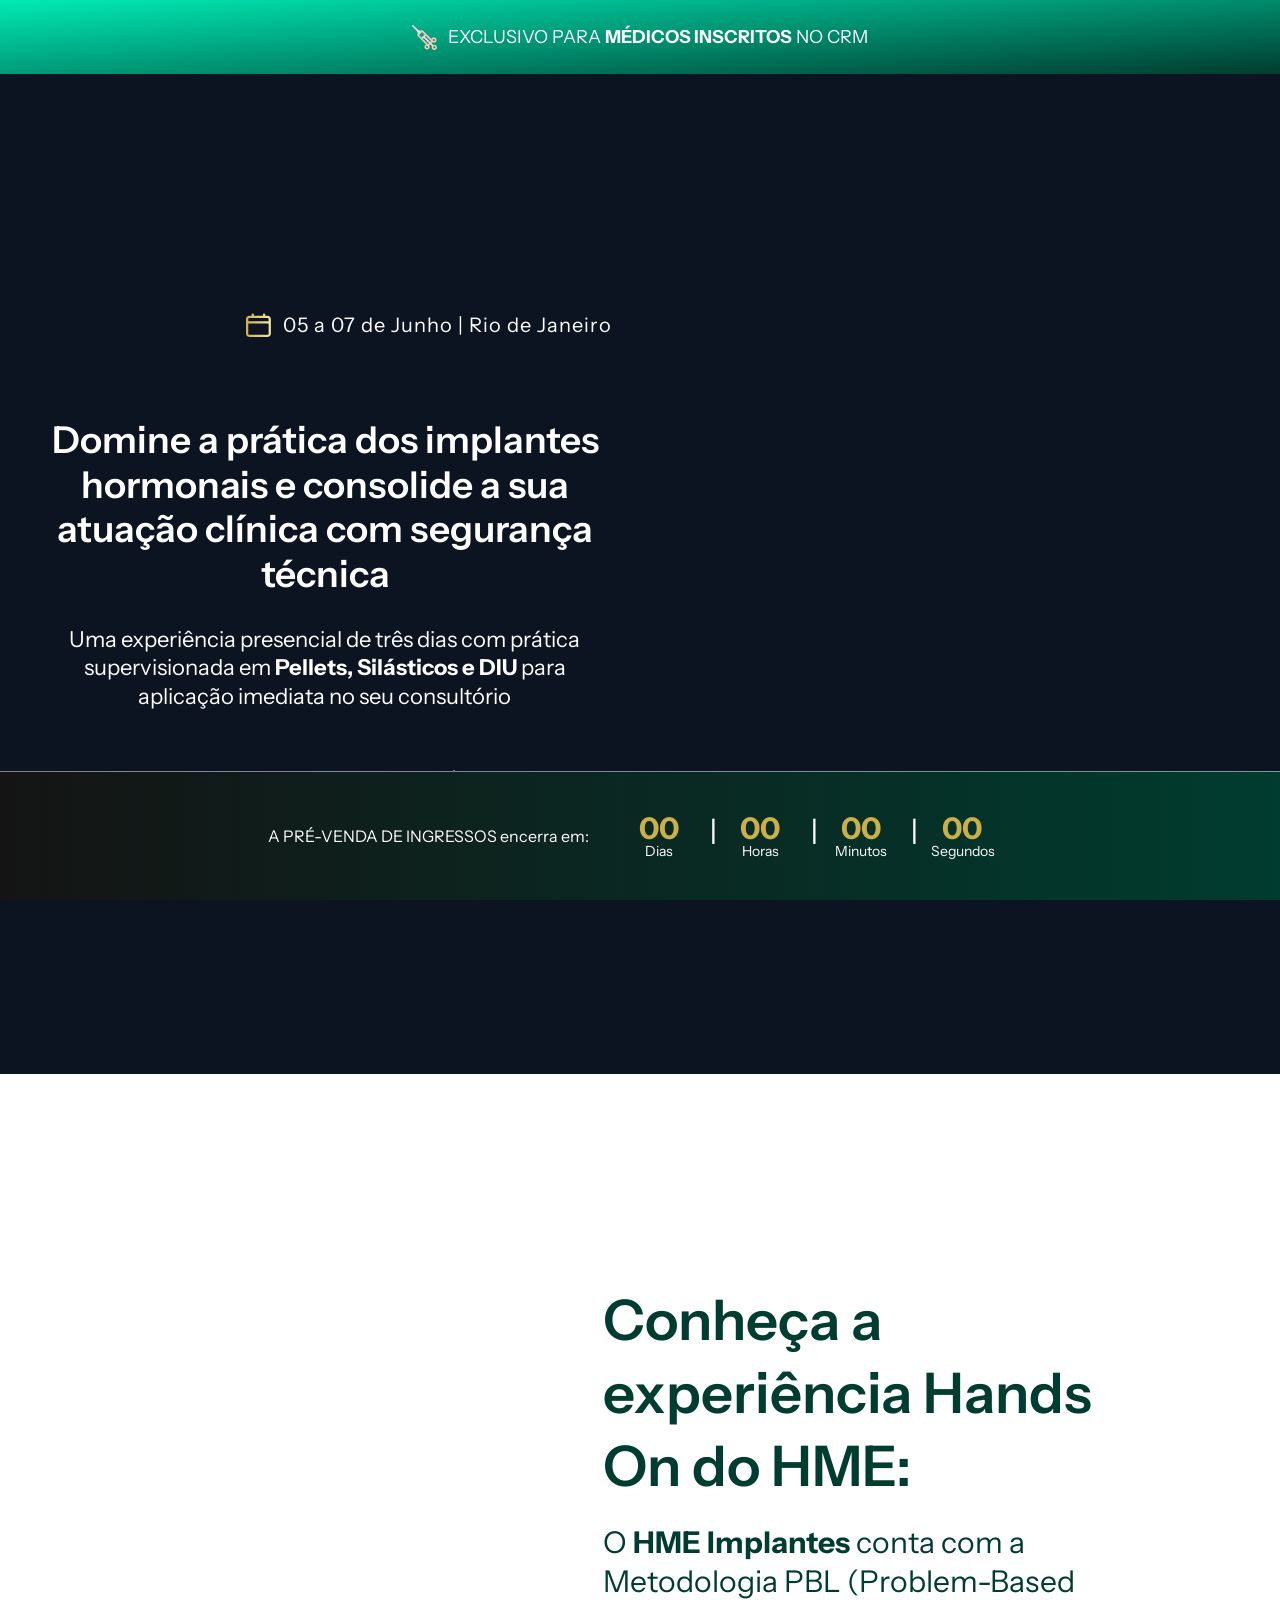
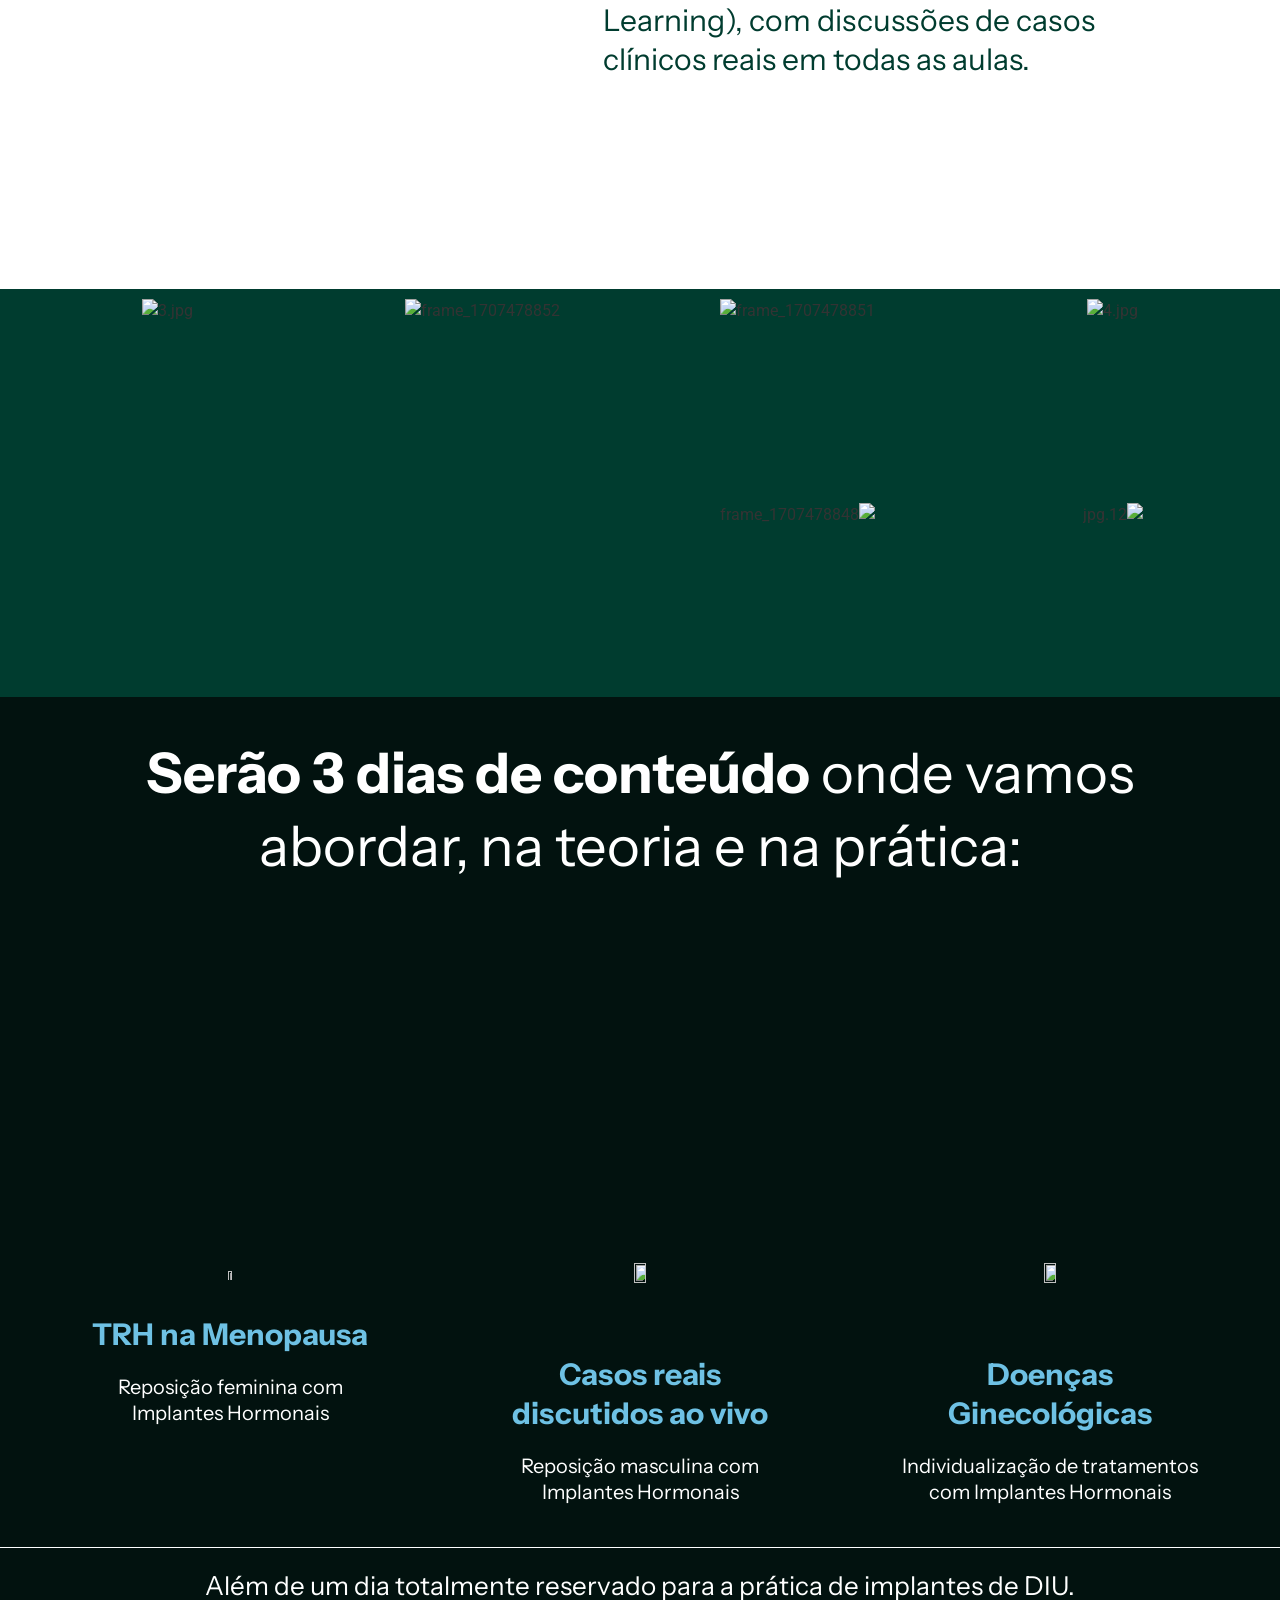
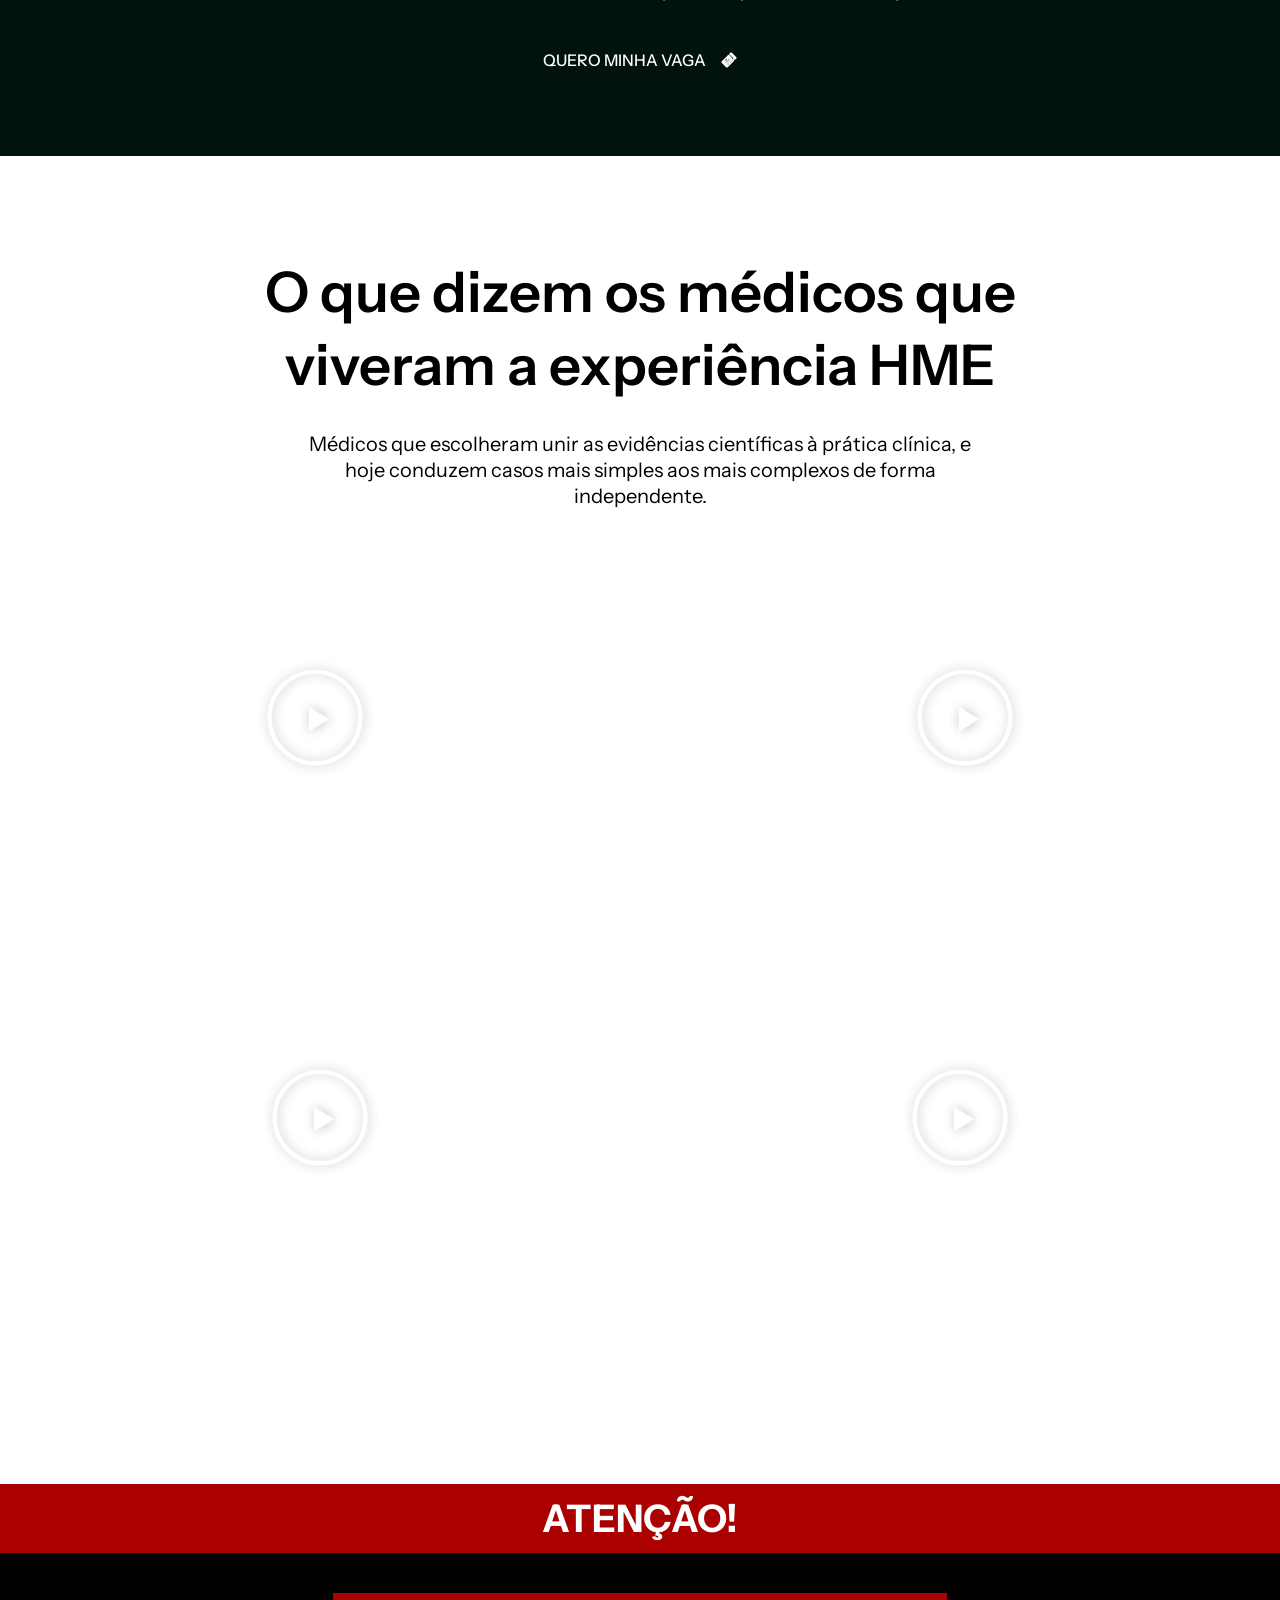
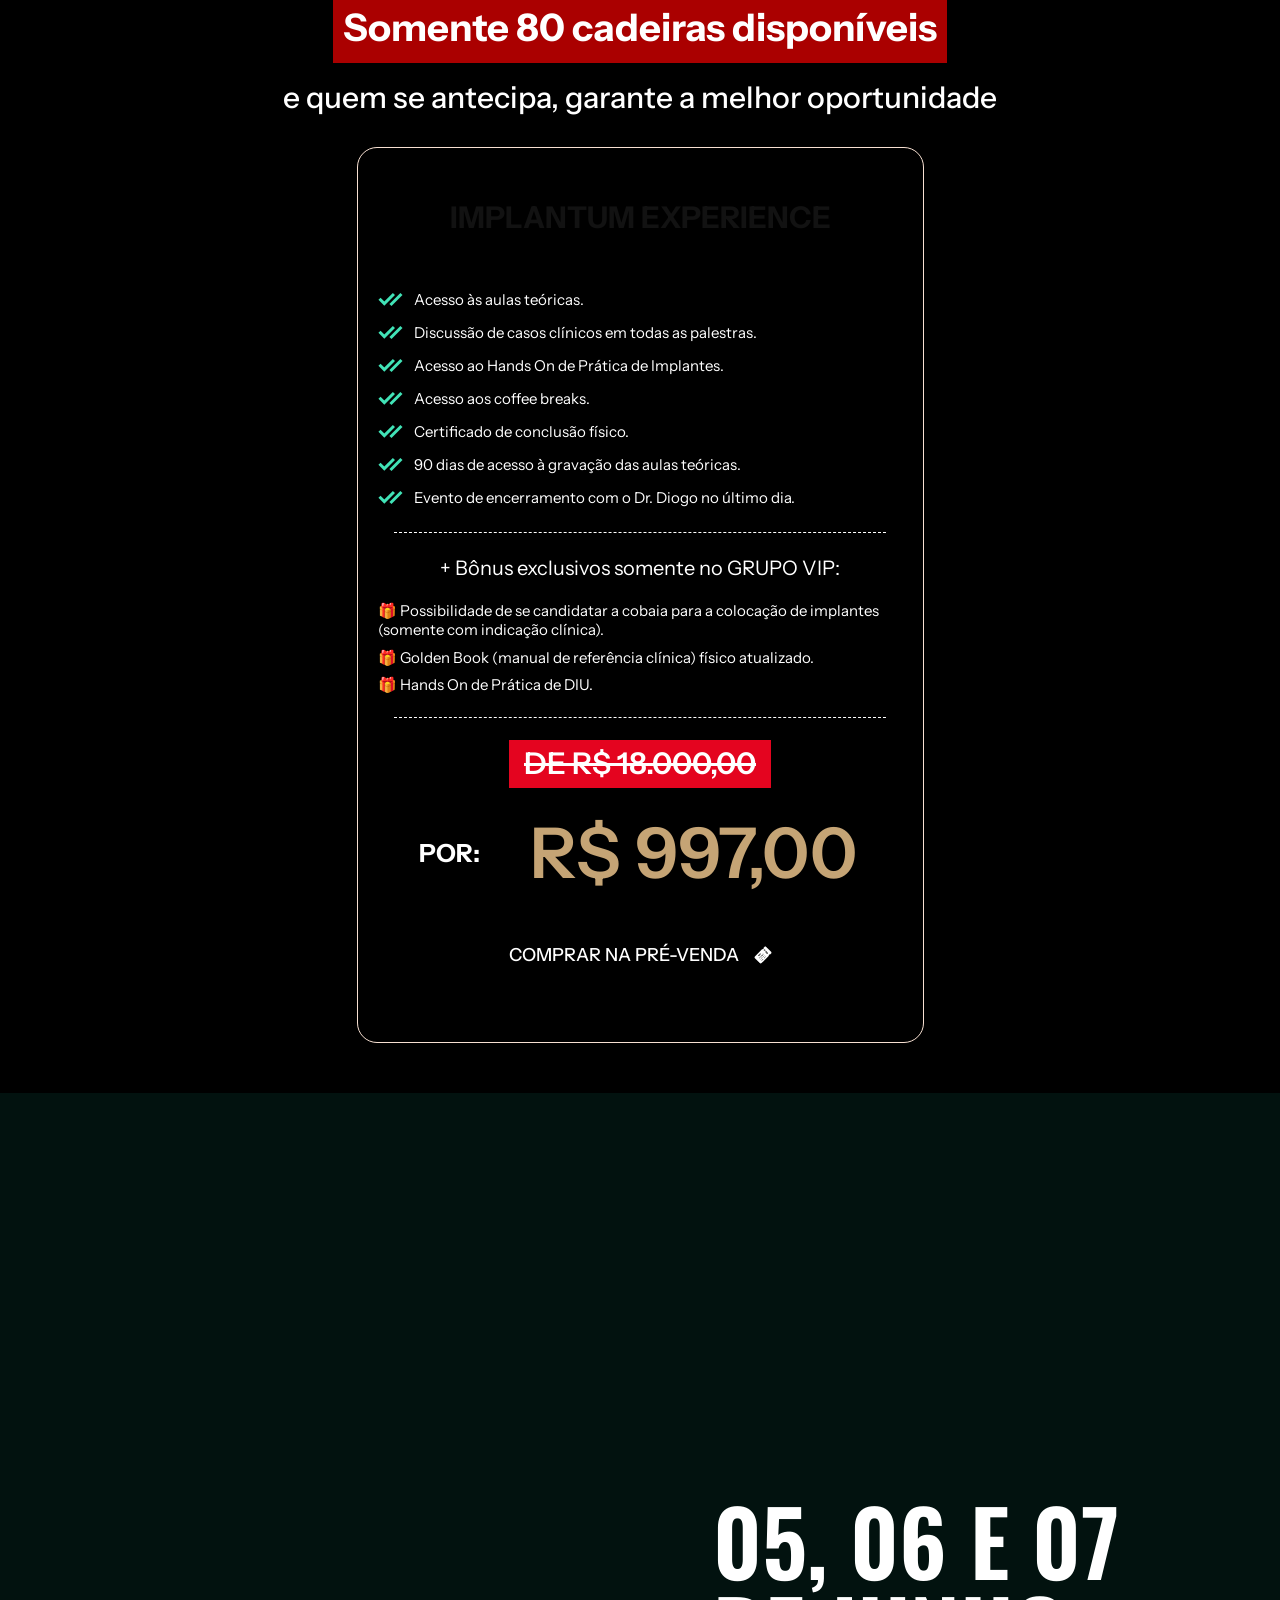
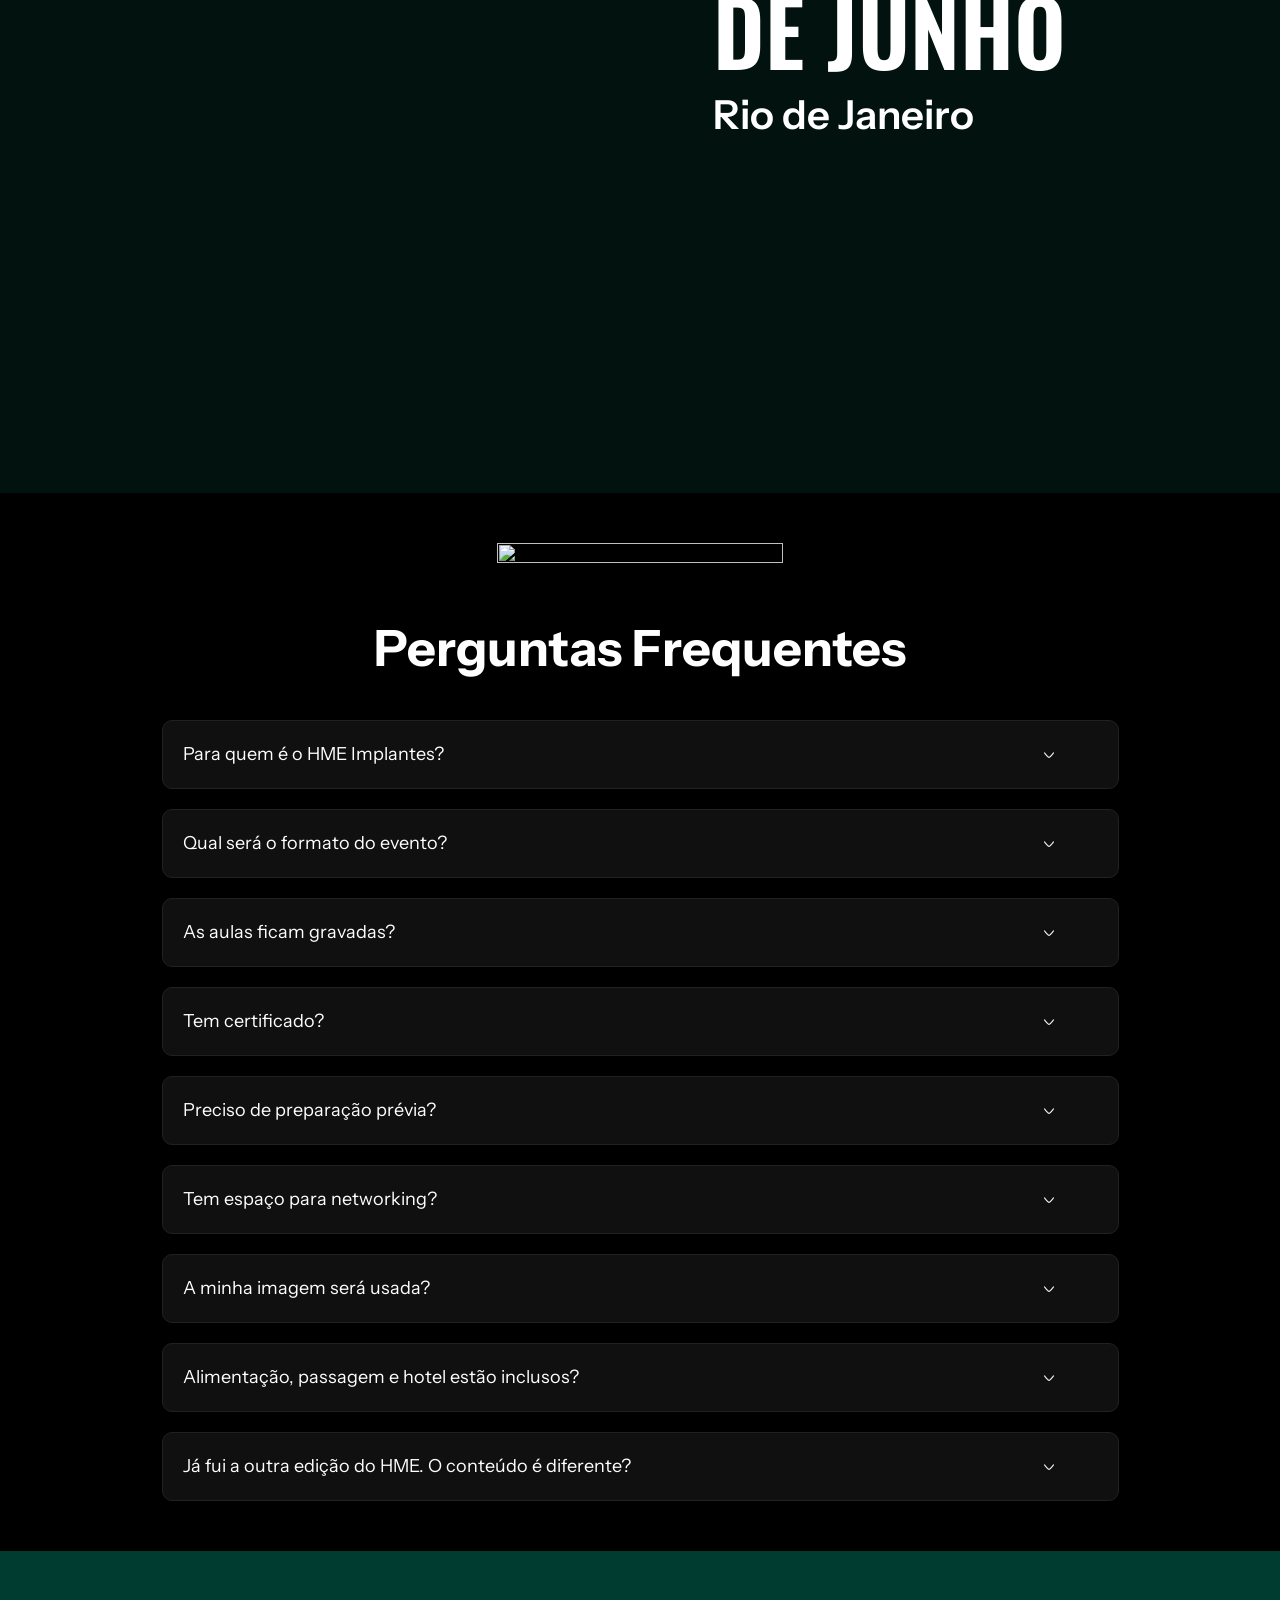
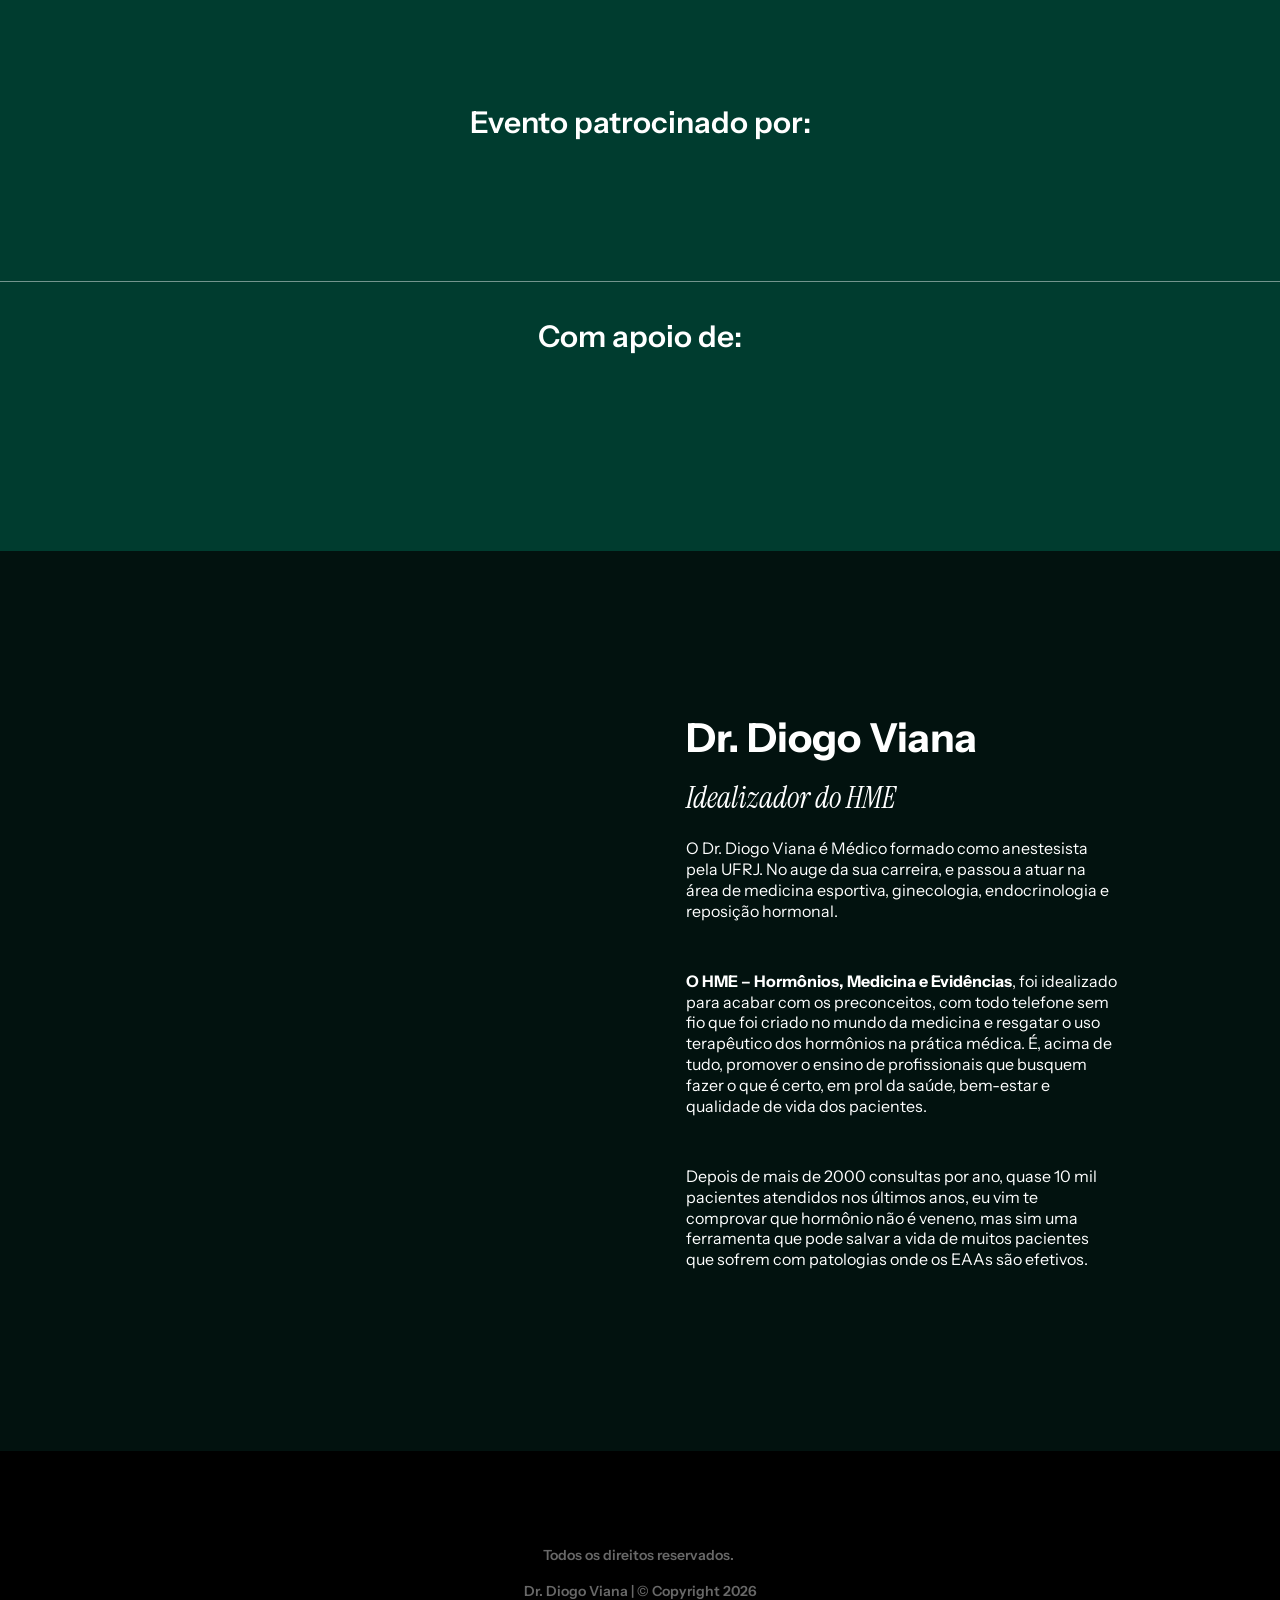
==== commit c6851faa: "Update index.html" ====
--- a/produtos/hme0626_vendas/index.html
+++ b/produtos/hme0626_vendas/index.html
@@ -446,12 +446,10 @@
 					<h2 class="elementor-heading-title elementor-size-default">R$ 997,00</h2>				</div>
 				</div>
 				</div>
-				<div class="elementor-element elementor-element-4ba9a76 elementor-widget elementor-widget-text-editor" data-id="4ba9a76" data-element_type="widget" data-e-type="widget" data-widget_type="text-editor.default">
-									<p><span class="a_GcMg font-feature-liga-off font-feature-clig-off font-feature-calt-off text-decoration-none text-strikethrough-none">ou R$ 18.000 à vista</span></p>								</div>
 				</div>
 		<div class="elementor-element elementor-element-714b8242 e-con-full e-flex e-con e-child" data-id="714b8242" data-element_type="container" data-e-type="container" data-settings="{&quot;_ha_eqh_enable&quot;:false}">
 				<div class="elementor-element elementor-element-39c32b3 btn17 elementor-widget elementor-widget-button" data-id="39c32b3" data-element_type="widget" data-e-type="widget" data-widget_type="button.default">
-										<a class="elementor-button elementor-button-link elementor-size-sm" href="https://drdiogoviana.netlify.app/pay/mkqp6oa7ncaftv6ouwbd/">
+										<a class="elementor-button elementor-button-link elementor-size-sm" href="https://diogoviana.netlify.app/pay/mkqp6oa7ncaftv6ouwbd/">
 						<span class="elementor-button-content-wrapper">
 						<span class="elementor-button-icon">
 				<svg xmlns="http://www.w3.org/2000/svg" width="24" height="24" viewBox="0 0 24 24" fill="none"><g clip-path="url(#clip0_557_1649)"><path d="M21.3962 11.484C21.1909 11.3102 20.9279 11.2198 20.6592 11.2307C20.3905 11.2416 20.1356 11.3531 19.9452 11.543L19.9442 11.544C19.7559 11.735 19.6451 11.989 19.6331 12.257C19.6211 12.5249 19.7087 12.7878 19.8792 12.995L19.8822 12.998L10.0922 22.788L10.0892 22.791C9.76854 23.1112 9.33388 23.2912 8.88068 23.2912C8.42748 23.2912 7.99281 23.1112 7.67218 22.791L7.66818 22.787L1.21218 16.331L1.20918 16.328C0.888891 16.0073 0.708984 15.5727 0.708984 15.1195C0.708984 14.6663 0.888891 14.2316 1.20918 13.911L1.21318 13.907L11.0032 4.11696L11.0062 4.11996C11.4222 4.53596 12.0962 4.53596 12.5122 4.11996L12.5152 4.11696L12.5202 4.11196C12.7199 3.91224 12.832 3.64138 12.832 3.35896C12.832 3.07654 12.7199 2.80568 12.5202 2.60596L12.5172 2.60296L13.9092 1.21096L13.9122 1.20796C14.2328 0.887671 14.6675 0.707764 15.1207 0.707764C15.5739 0.707764 16.0085 0.887671 16.3292 1.20796L16.3332 1.21196L22.7892 7.66796L22.7922 7.67096C23.1125 7.99159 23.2924 8.42626 23.2924 8.87946C23.2924 9.33266 23.1125 9.76733 22.7922 10.088L22.7882 10.092L21.3962 11.484ZM14.6772 14.939C14.7255 14.9851 14.7898 15.0109 14.8567 15.0109C14.9235 15.0109 14.9878 14.9851 15.0362 14.939L15.6732 14.302L15.6762 14.299C15.7229 14.2521 15.7491 14.1886 15.7491 14.1225C15.7491 14.0563 15.7229 13.9928 15.6762 13.946L15.6722 13.942C15.6238 13.8958 15.5595 13.8701 15.4927 13.8701C15.4258 13.8701 15.3615 13.8958 15.3132 13.942L14.6752 14.58C14.6295 14.6284 14.6041 14.6925 14.6042 14.7592C14.6044 14.8258 14.6302 14.8898 14.6762 14.938L14.6772 14.939ZM13.4412 16.176C13.4895 16.2221 13.5538 16.2479 13.6207 16.2479C13.6875 16.2479 13.7518 16.2221 13.8002 16.176L14.4372 15.539C14.5362 15.44 14.5362 15.278 14.4372 15.179C14.3382 15.08 14.1762 15.08 14.0772 15.179L13.4402 15.816C13.3937 15.8644 13.3678 15.9289 13.3678 15.996C13.3678 16.0631 13.3937 16.1275 13.4402 16.176H13.4412ZM9.96118 19.655C10.0093 19.7017 10.0737 19.728 10.1408 19.7283C10.2079 19.7287 10.2725 19.7031 10.3212 19.657L12.3362 17.642L12.3392 17.639C12.3859 17.5921 12.4121 17.5286 12.4121 17.4625C12.4121 17.3963 12.3859 17.3328 12.3392 17.286L12.3352 17.282C12.2868 17.2358 12.2225 17.2101 12.1557 17.2101C12.0888 17.2101 12.0245 17.2358 11.9762 17.282L9.96018 19.298C9.91375 19.3461 9.88764 19.4102 9.88727 19.4771C9.8869 19.5439 9.91229 19.6083 9.95818 19.657L9.96118 19.655ZM17.7022 10.764C17.9811 10.7637 18.2485 10.6527 18.4456 10.4553C18.6427 10.2579 18.7533 9.99038 18.7532 9.71146C18.753 9.43254 18.6422 9.16509 18.4449 8.96791C18.2476 8.77073 17.9801 8.65996 17.7012 8.65996C17.4223 8.65996 17.1548 8.77073 16.9575 8.96791C16.7602 9.16509 16.6493 9.43254 16.6492 9.71146C16.649 9.99038 16.7597 10.2579 16.9568 10.4553C17.1539 10.6527 17.4213 10.7637 17.7002 10.764H17.7022ZM13.5962 12.996L13.5992 12.999C13.6224 13.0222 13.65 13.0407 13.6804 13.0533C13.7107 13.0659 13.7433 13.0724 13.7762 13.0724C13.8091 13.0724 13.8416 13.0659 13.872 13.0533C13.9024 13.0407 13.93 13.0222 13.9532 12.999L13.9562 12.996L14.0762 12.876C14.1752 12.777 14.1752 12.615 14.0762 12.516C13.9772 12.417 13.8152 12.417 13.7162 12.516L13.5962 12.636C13.5497 12.6844 13.5238 12.7489 13.5238 12.816C13.5238 12.883 13.5497 12.9475 13.5962 12.996ZM12.7562 13.836C12.8045 13.8821 12.8688 13.9079 12.9357 13.9079C13.0025 13.9079 13.0668 13.8821 13.1152 13.836L13.2352 13.716C13.3342 13.617 13.3342 13.455 13.2352 13.356C13.1362 13.257 12.9742 13.257 12.8752 13.356L12.7572 13.474C12.7099 13.5222 12.6832 13.587 12.6828 13.6546C12.6825 13.7221 12.7094 13.7872 12.7562 13.836ZM11.9162 14.677C11.9646 14.7234 12.0291 14.7493 12.0962 14.7493C12.1633 14.7493 12.2278 14.7234 12.2762 14.677L12.3962 14.557C12.4952 14.458 12.4952 14.296 12.3962 14.197C12.2972 14.098 12.1352 14.098 12.0362 14.197L11.9162 14.317C11.8703 14.3656 11.8449 14.43 11.8453 14.4969C11.8456 14.5637 11.8718 14.6279 11.9182 14.676L11.9162 14.677ZM11.0762 15.517C11.1245 15.5631 11.1888 15.5889 11.2557 15.5889C11.3225 15.5889 11.3868 15.5631 11.4352 15.517L11.5552 15.397L11.5582 15.394C11.6049 15.3471 11.6311 15.2836 11.6311 15.2175C11.6311 15.1513 11.6049 15.0878 11.5582 15.041L11.5542 15.037C11.5057 14.9912 11.4416 14.9658 11.375 14.966C11.3084 14.9662 11.2444 14.992 11.1962 15.038L11.0762 15.158C11.0302 15.2061 11.0044 15.2701 11.0042 15.3368C11.0041 15.4034 11.0295 15.4675 11.0752 15.516L11.0762 15.517ZM10.2362 16.356C10.2845 16.4021 10.3488 16.4279 10.4157 16.4279C10.4825 16.4279 10.5468 16.4021 10.5952 16.356L10.7152 16.236C10.8142 16.137 10.8142 15.975 10.7152 15.876C10.6162 15.777 10.4542 15.777 10.3552 15.876L10.2352 15.996C10.1887 16.0444 10.1628 16.1089 10.1628 16.176C10.1628 16.243 10.1887 16.3075 10.2352 16.356H10.2362ZM9.39618 17.196C9.44454 17.2421 9.50883 17.2679 9.57568 17.2679C9.64253 17.2679 9.70681 17.2421 9.75518 17.196L9.87518 17.076C9.97418 16.977 9.97418 16.815 9.87518 16.716C9.77618 16.617 9.61418 16.617 9.51518 16.716L9.39518 16.836C9.34873 16.8844 9.3228 16.9489 9.3228 17.016C9.3228 17.083 9.34973 17.1475 9.39618 17.196ZM8.55618 18.036C8.60454 18.0821 8.66883 18.1079 8.73568 18.1079C8.80253 18.1079 8.86682 18.0821 8.91518 18.036L9.03418 17.917C9.13318 17.818 9.13318 17.656 9.03418 17.557C8.93518 17.458 8.77318 17.458 8.67418 17.557L8.55518 17.676C8.50873 17.7244 8.4828 17.7889 8.4828 17.856C8.4828 17.923 8.50973 17.9875 8.55618 18.036ZM15.5522 8.61596C15.7501 8.81211 16.0175 8.92215 16.2962 8.92215C16.5748 8.92215 16.8422 8.81211 17.0402 8.61596L17.0472 8.60896C17.1442 8.51233 17.2212 8.39748 17.2738 8.271C17.3263 8.14453 17.3534 8.00892 17.3534 7.87196C17.3534 7.735 17.3263 7.59939 17.2738 7.47292C17.2212 7.34644 17.1442 7.23159 17.0472 7.13496L17.0402 7.12796C16.9425 7.03025 16.8265 6.95275 16.6988 6.89988C16.5712 6.847 16.4344 6.81978 16.2962 6.81978C16.0171 6.81978 15.7495 6.93064 15.5522 7.12796C15.4545 7.22566 15.377 7.34165 15.3241 7.46931C15.2712 7.59696 15.244 7.73379 15.244 7.87196C15.244 8.15101 15.3549 8.41864 15.5522 8.61596ZM8.59218 14.712L8.60518 14.725C8.71325 14.8335 8.85346 14.9042 9.00496 14.9266C9.15646 14.949 9.31115 14.9219 9.446 14.8493C9.58085 14.7767 9.68865 14.6625 9.75337 14.5237C9.81809 14.3849 9.83626 14.2289 9.80518 14.079L9.80418 14.076L9.51618 14.172C9.53432 14.2343 9.53526 14.3004 9.51888 14.3633C9.50251 14.4261 9.46944 14.4834 9.42318 14.529L9.42118 14.531C9.3807 14.5704 9.33202 14.6005 9.27861 14.619C9.22519 14.6375 9.16836 14.6441 9.11213 14.6382C9.05591 14.6322 9.00168 14.614 8.95329 14.5848C8.90491 14.5555 8.86356 14.516 8.83218 14.469L8.83318 14.471C8.61718 14.255 8.62918 14.027 8.77318 13.883L8.77518 13.881C8.82057 13.835 8.87748 13.8022 8.93994 13.7858C9.0024 13.7695 9.0681 13.7702 9.13018 13.788L9.13218 13.789L9.22818 13.501C9.11553 13.4745 8.99799 13.4773 8.8867 13.5089C8.7754 13.5406 8.67403 13.6002 8.59218 13.682L8.56818 13.708L8.56918 13.707L8.54818 13.727C8.4826 13.7928 8.43142 13.8715 8.39791 13.9582C8.3644 14.0449 8.34928 14.1375 8.35351 14.2304C8.35774 14.3232 8.38123 14.4141 8.42249 14.4974C8.46376 14.5806 8.52188 14.6544 8.59318 14.714L8.59118 14.712H8.59218ZM10.8962 13.417L11.1602 13.153L10.2122 12.924L10.1042 12.192L9.85218 12.444L9.98218 13.221L9.52818 12.767L9.30118 12.994L10.3072 14L10.5342 13.773L10.2842 13.523L10.2482 13.247L10.8962 13.417ZM11.5202 11.137L11.8082 10.849L12.6232 11.664L12.8502 11.437L12.0342 10.621L12.3342 10.321L12.1422 10.129L11.3282 10.943L11.5202 11.137ZM11.4122 12.876L12.0962 12.192L11.9162 12.012L11.4622 12.466L11.2222 12.226L11.6192 11.829L11.4242 11.634L11.0272 12.031L10.8132 11.817L11.2572 11.373L11.0772 11.193L10.4032 11.867L11.4122 12.876ZM8.53218 15.756L8.75918 15.529L7.75118 14.521L7.52418 14.748L8.53218 15.756ZM6.63818 16.018L6.92618 15.73L7.74218 16.546L7.96918 16.319L7.15318 15.503L7.44118 15.215L7.24918 15.023L6.44418 15.828L6.63818 16.018ZM13.4162 6.47996L13.4172 6.48096C13.6146 6.67807 13.8821 6.78872 14.1611 6.78858C14.44 6.78844 14.7075 6.67752 14.9047 6.48021C15.1019 6.2829 15.2126 6.01535 15.2126 5.73641C15.2125 5.45746 15.1017 5.18995 14.9044 4.99271C14.7072 4.79546 14.4397 4.68463 14.1607 4.68458C13.8818 4.68454 13.6142 4.79528 13.4169 4.99246C13.2196 5.18963 13.1087 5.45711 13.1086 5.73605C13.1084 6.015 13.2191 6.28258 13.4162 6.47996ZM6.64818 13.248C6.69654 13.2941 6.76083 13.3199 6.82768 13.3199C6.89453 13.3199 6.95882 13.2941 7.00718 13.248L8.92718 11.328C9.02618 11.229 9.02618 11.067 8.92718 10.968C8.82818 10.869 8.66618 10.869 8.56718 10.968L6.64718 12.888C6.60073 12.9364 6.5748 13.0009 6.5748 13.068C6.5748 13.135 6.60173 13.1995 6.64818 13.248ZM5.33718 13.186C5.38554 13.2321 5.44983 13.2579 5.51668 13.2579C5.58353 13.2579 5.64782 13.2321 5.69618 13.186L8.85218 10.03C8.95118 9.93096 8.95118 9.76896 8.85218 9.66996C8.75318 9.57096 8.59118 9.57096 8.49218 9.66996L5.33718 12.825C5.29073 12.8734 5.2648 12.9379 5.2648 13.005C5.2648 13.0721 5.29073 13.1375 5.33718 13.186ZM18.0452 10.389L18.0402 10.384C17.9399 10.2833 17.8836 10.147 17.8836 10.005C17.8836 9.86289 17.9399 9.72661 18.0402 9.62596L18.0452 9.62096C18.1211 9.54503 18.2179 9.49333 18.3232 9.47238C18.4285 9.45144 18.5377 9.4622 18.6369 9.5033C18.7361 9.5444 18.8209 9.614 18.8806 9.7033C18.9403 9.79259 18.9721 9.89757 18.9721 10.005C18.9721 10.1123 18.9403 10.2173 18.8806 10.3066C18.8209 10.3959 18.7361 10.4655 18.6369 10.5066C18.5377 10.5477 18.4285 10.5585 18.3232 10.5375C18.2179 10.5166 18.1211 10.4649 18.0452 10.389ZM15.9092 8.25296C15.8333 8.17701 15.7815 8.08026 15.7606 7.97493C15.7397 7.8696 15.7504 7.76043 15.7915 7.66122C15.8326 7.562 15.9022 7.47721 15.9915 7.41754C16.0808 7.35788 16.1858 7.32604 16.2932 7.32604C16.4006 7.32604 16.5055 7.35788 16.5948 7.41754C16.6841 7.47721 16.7537 7.562 16.7948 7.66122C16.8359 7.76043 16.8467 7.8696 16.8258 7.97493C16.8048 8.08026 16.7531 8.17701 16.6772 8.25296L16.6722 8.25796C16.5715 8.35823 16.4352 8.41453 16.2932 8.41453C16.1511 8.41453 16.0148 8.35823 15.9142 8.25796L15.9122 8.25596L15.9092 8.25296ZM13.7732 6.11696C13.6973 6.04101 13.6455 5.94426 13.6246 5.83893C13.6037 5.7336 13.6144 5.62443 13.6555 5.52522C13.6966 5.426 13.7662 5.34121 13.8555 5.28155C13.9448 5.22188 14.0498 5.19004 14.1572 5.19004C14.2646 5.19004 14.3695 5.22188 14.4588 5.28155C14.5481 5.34121 14.6177 5.426 14.6588 5.52522C14.6999 5.62443 14.7107 5.7336 14.6898 5.83893C14.6688 5.94426 14.6171 6.04101 14.5412 6.11696L14.5362 6.12196C14.4355 6.22223 14.2992 6.27853 14.1572 6.27853C14.0151 6.27853 13.8788 6.22223 13.7782 6.12196L13.7762 6.11996L13.7732 6.11696Z" fill="white"></path></g><defs><clipPath id="clip0_557_1649"><rect width="24" height="24" fill="white"></rect></clipPath></defs></svg>			</span>
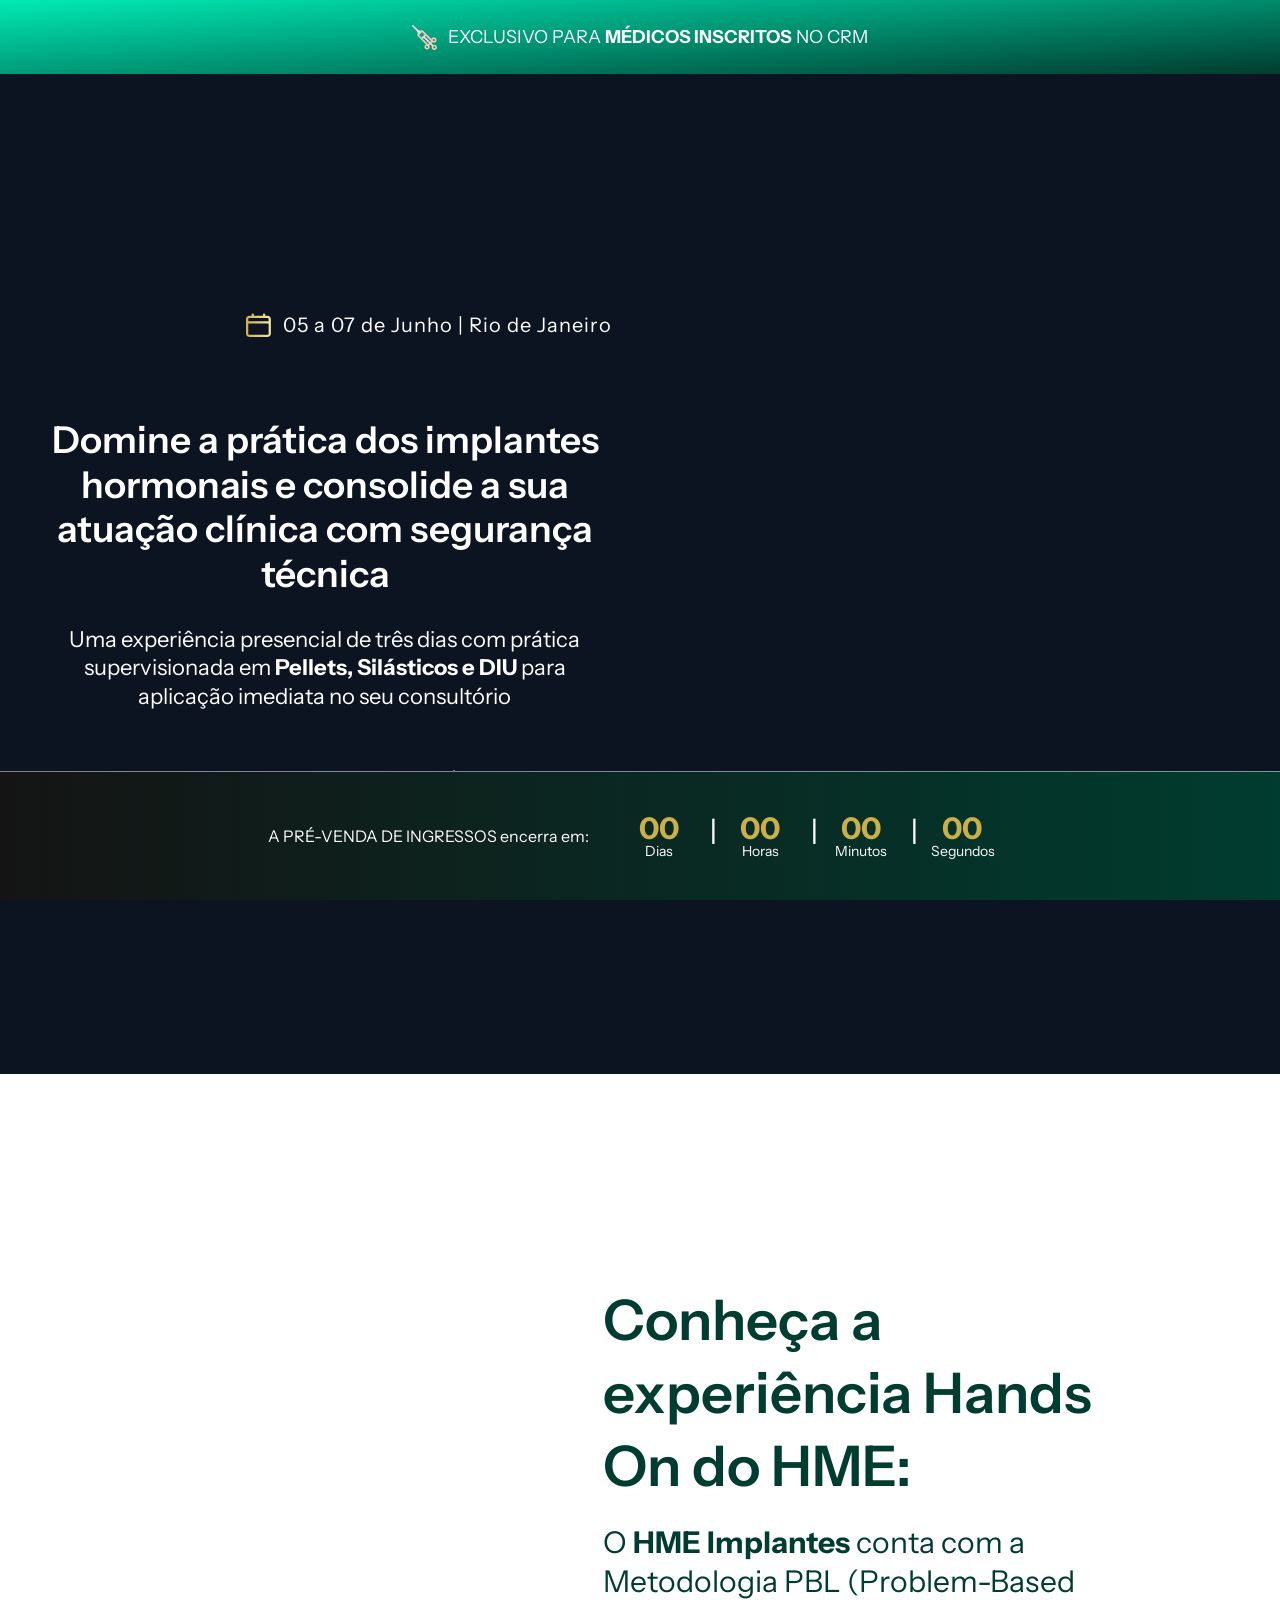
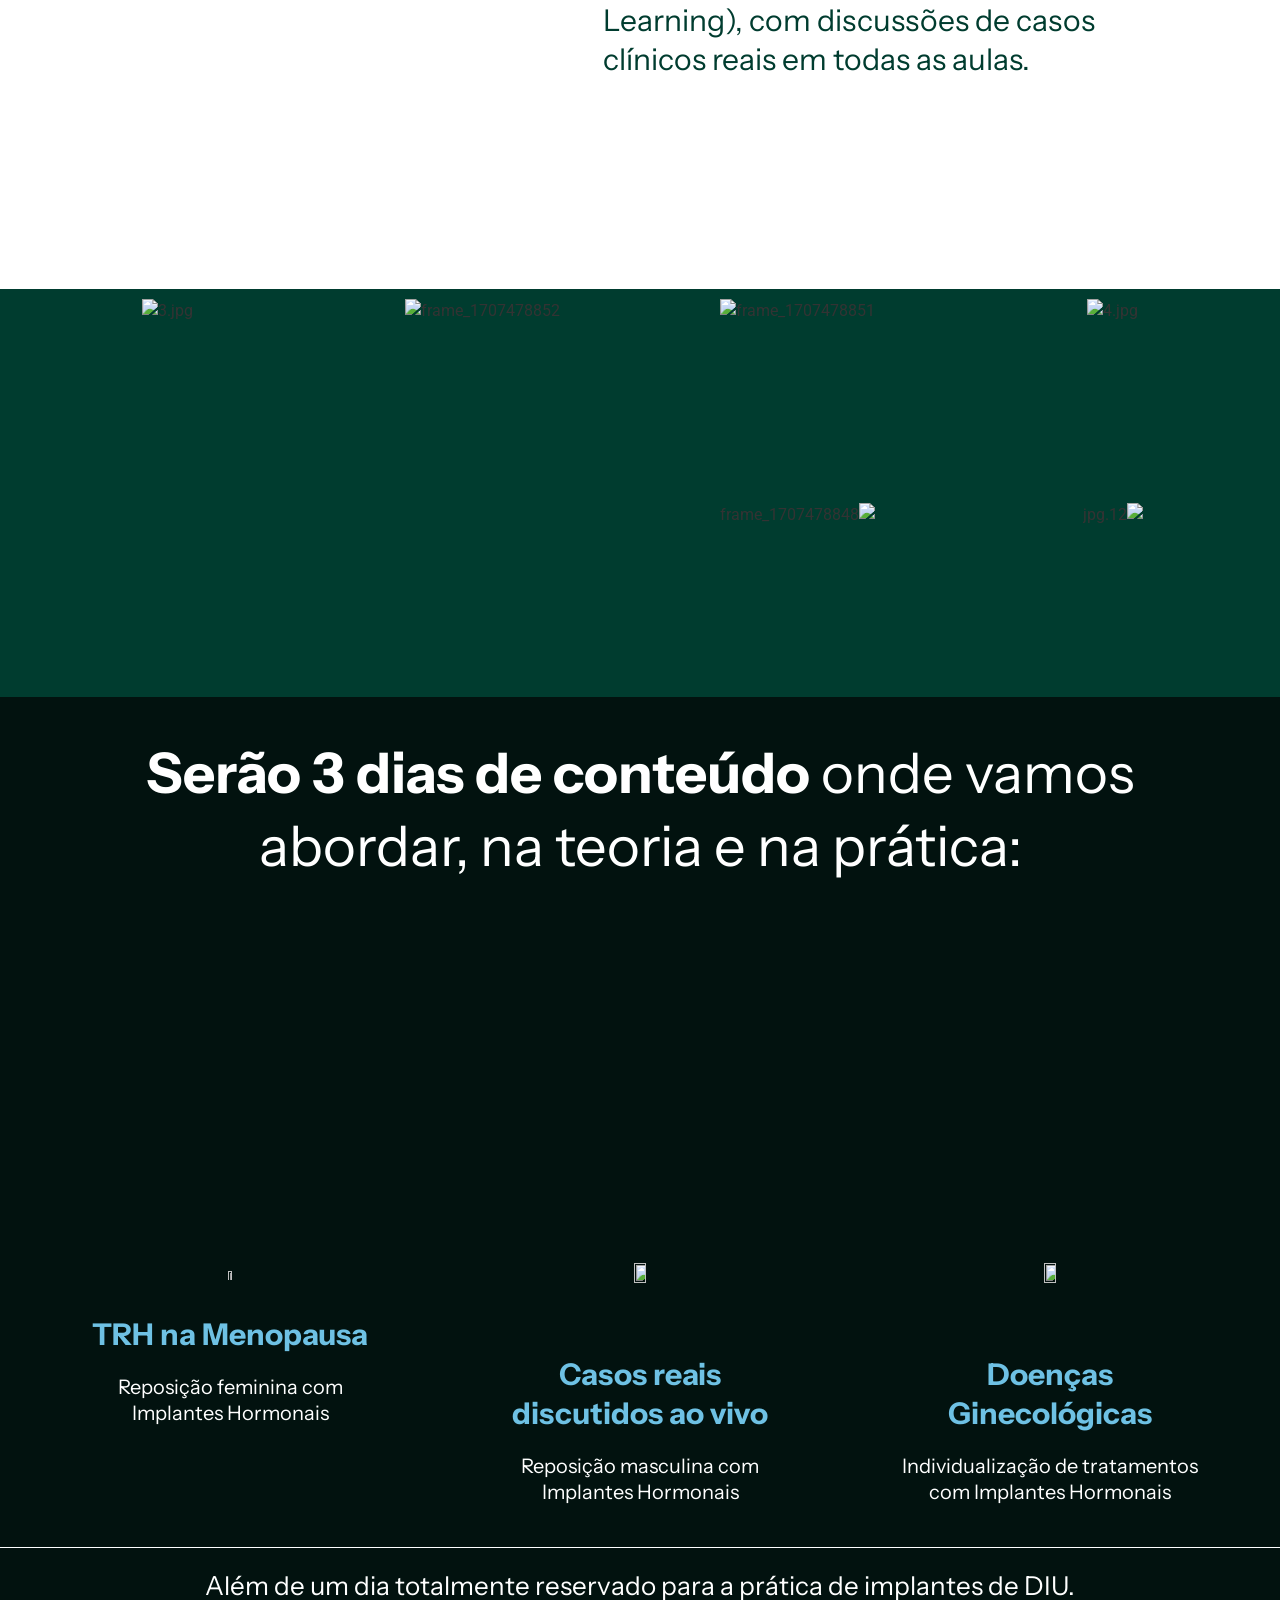
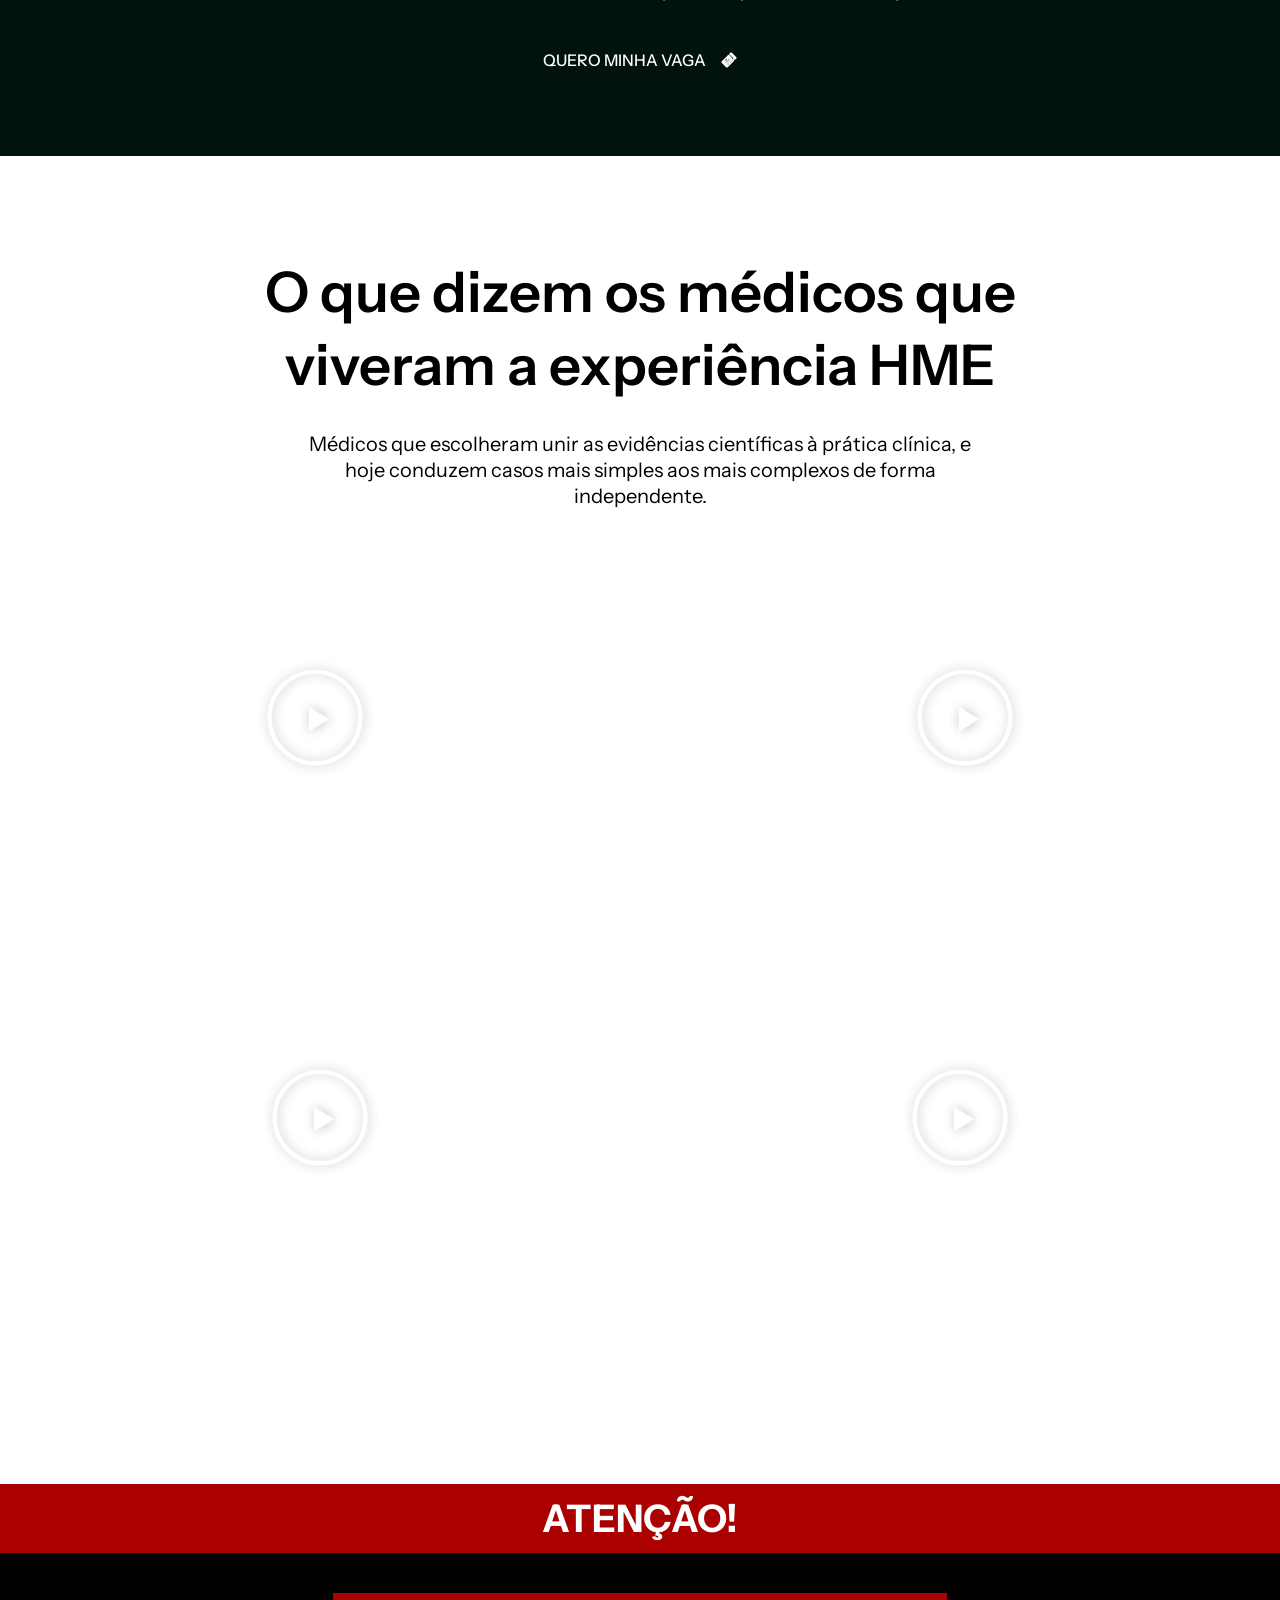
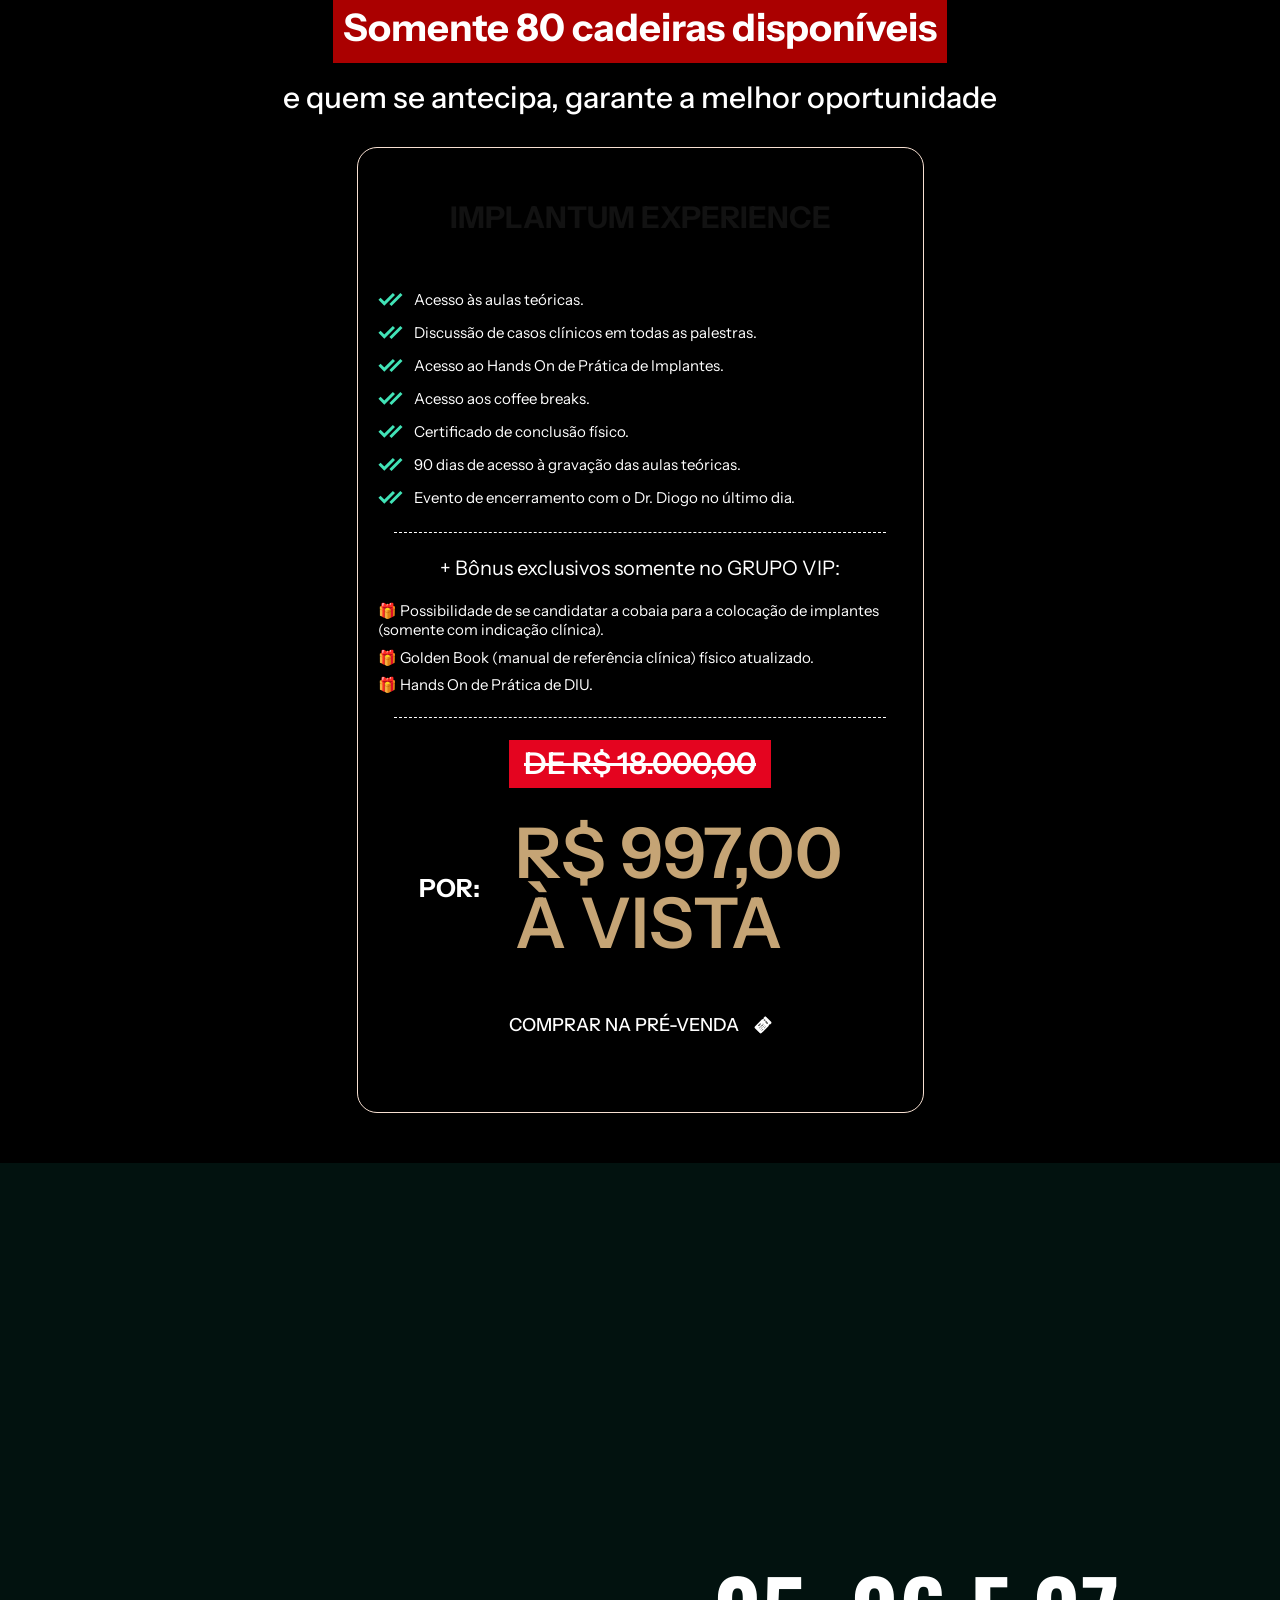
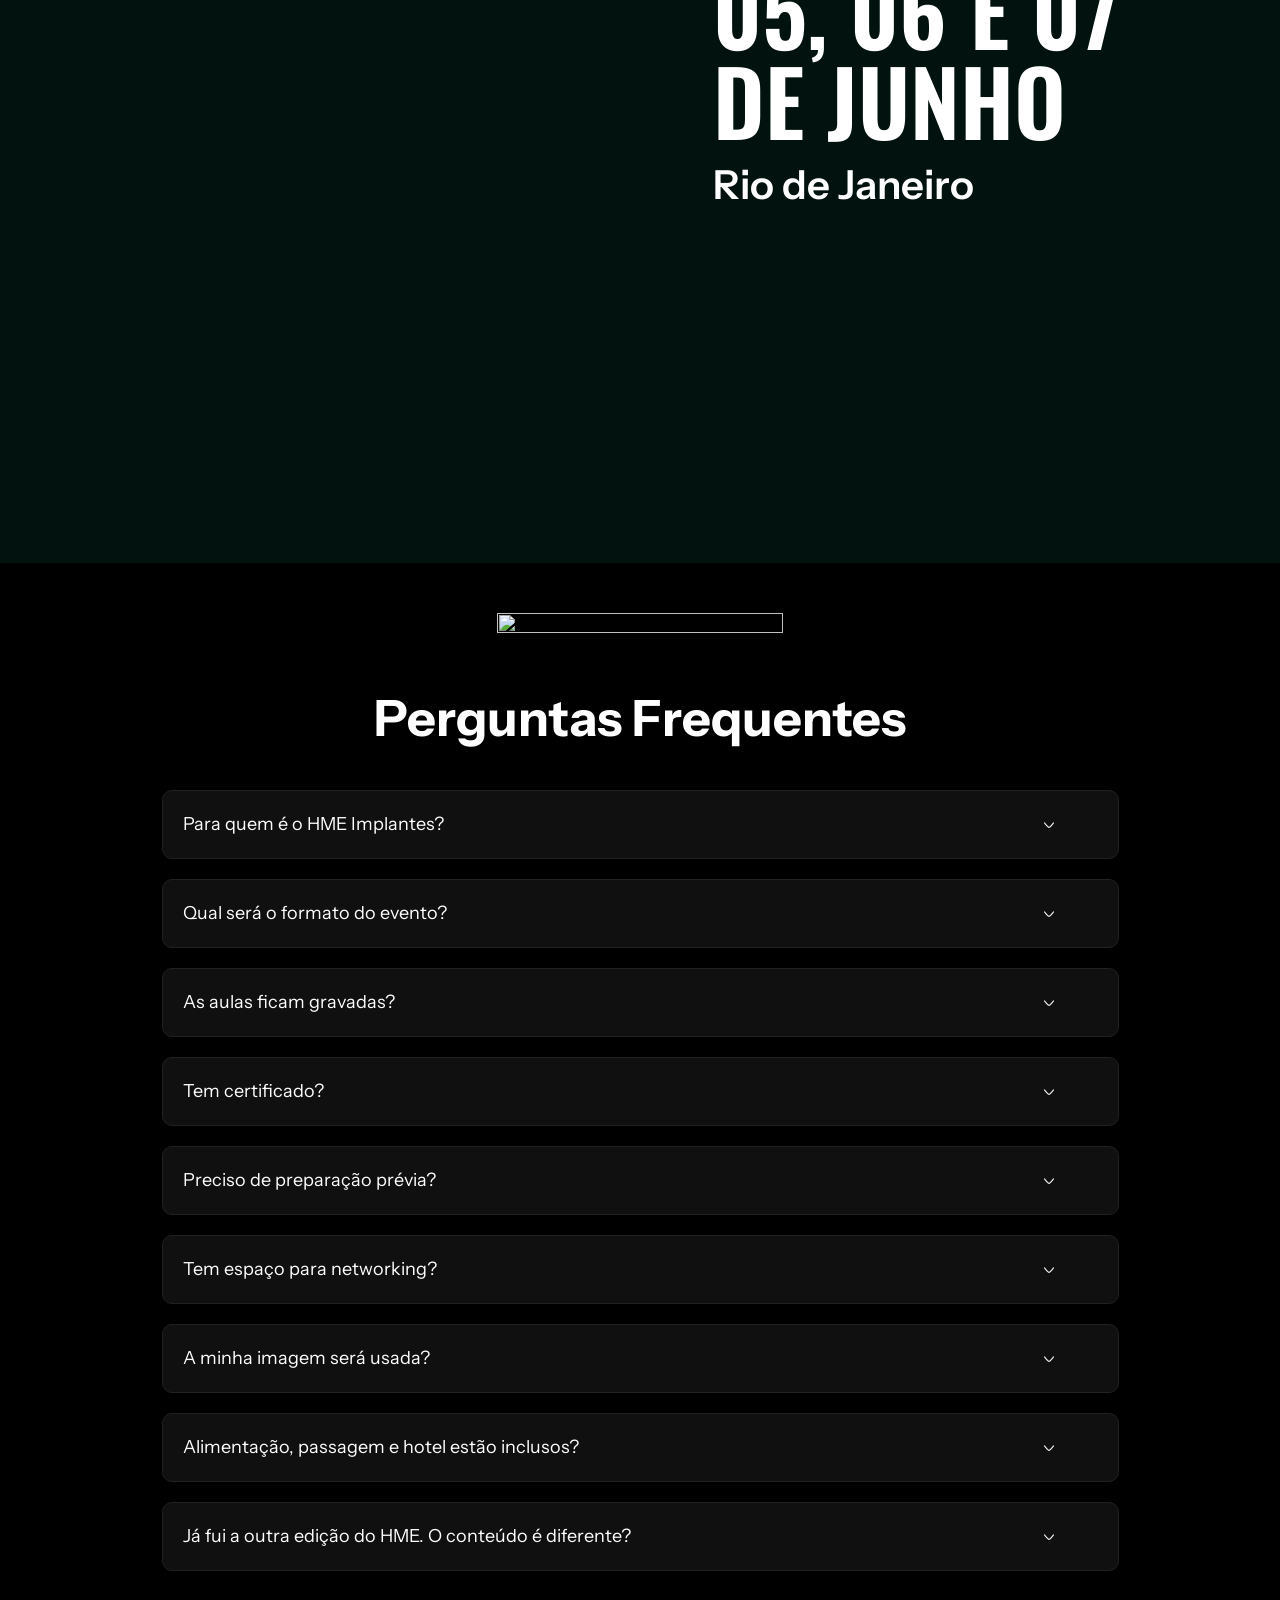
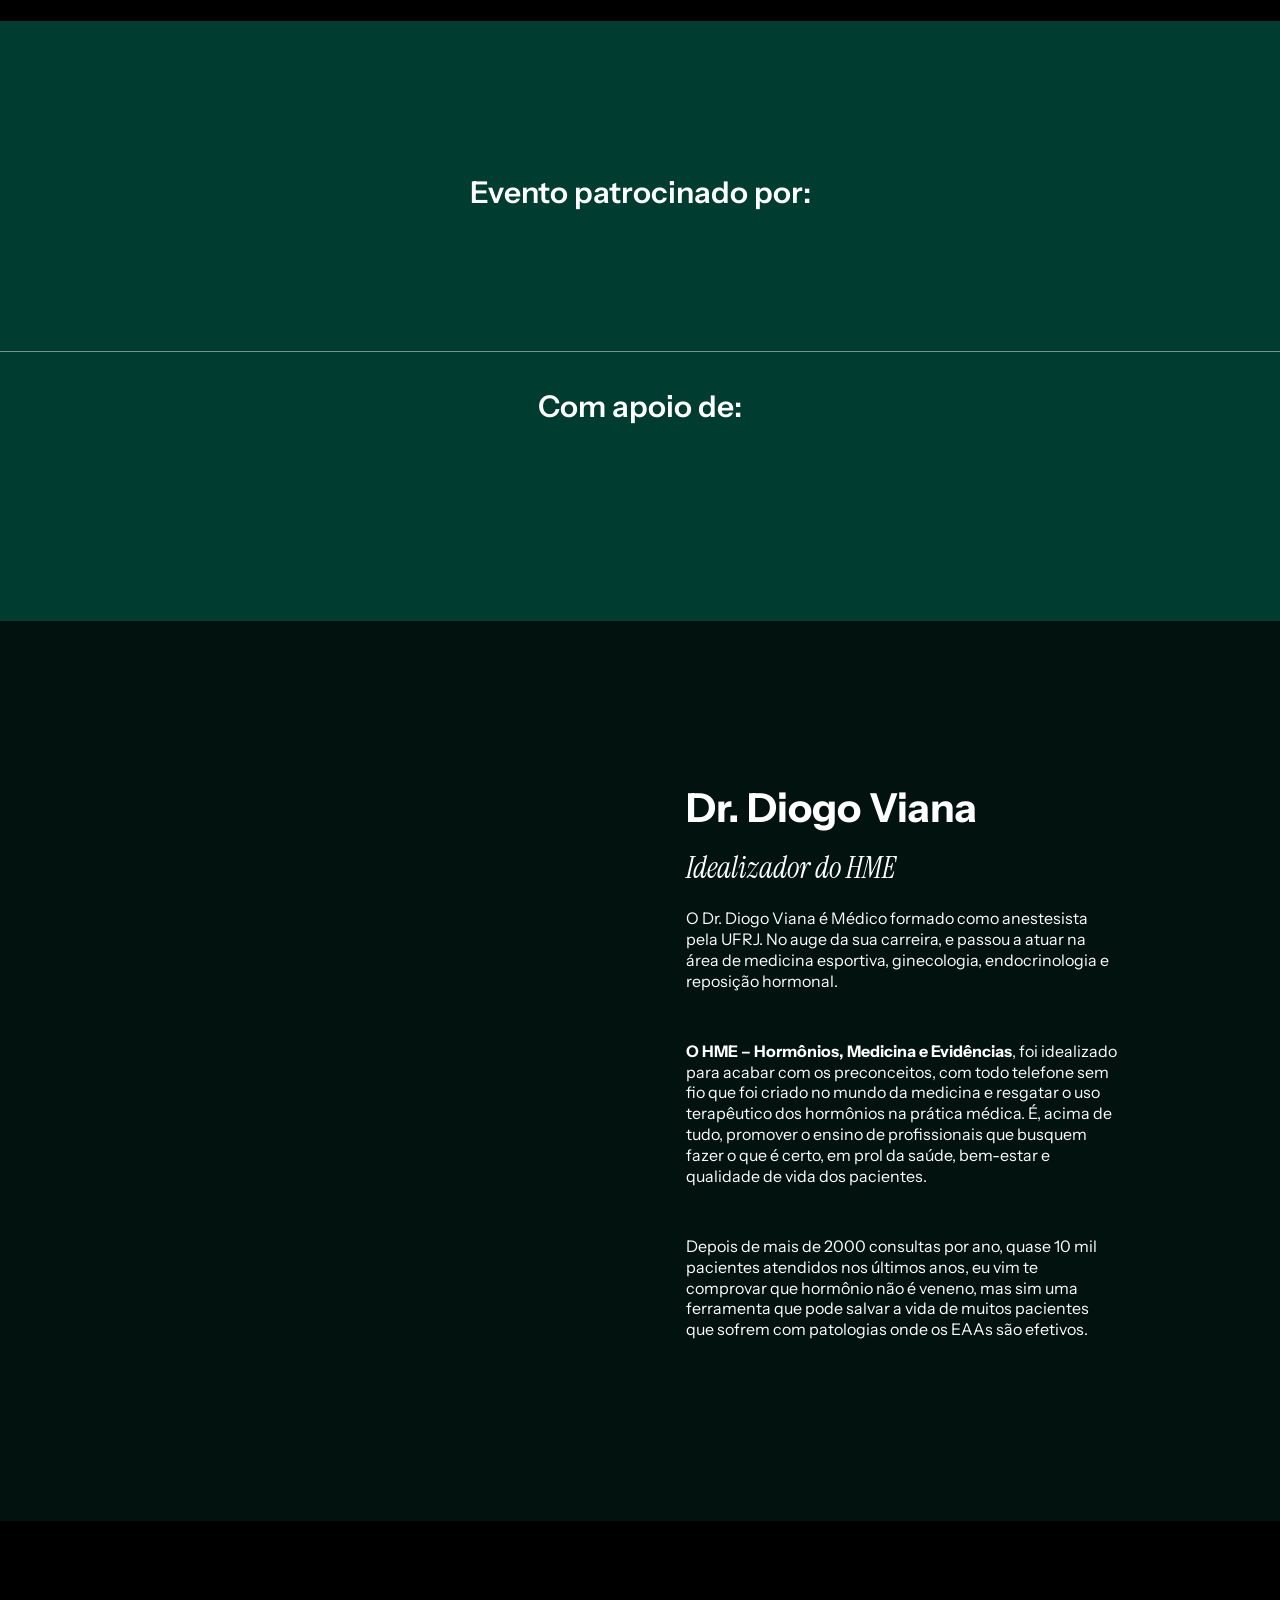
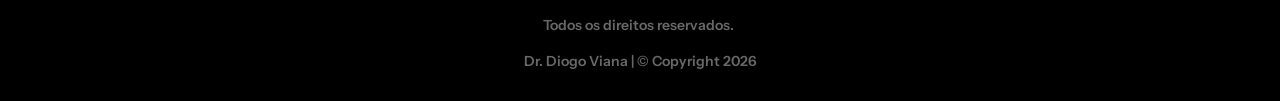
==== commit 1318fddb: "Update index.html" ====
--- a/produtos/hme0626_vendas/index.html
+++ b/produtos/hme0626_vendas/index.html
@@ -443,7 +443,7 @@
 				</div>
 		<div class="elementor-element elementor-element-df58ce6 e-con-full e-flex e-con e-child" data-id="df58ce6" data-element_type="container" data-e-type="container" data-settings="{&quot;_ha_eqh_enable&quot;:false}">
 				<div class="elementor-element elementor-element-1969195 elementor-widget elementor-widget-heading" data-id="1969195" data-element_type="widget" data-e-type="widget" data-widget_type="heading.default">
-					<h2 class="elementor-heading-title elementor-size-default">R$ 997,00</h2>				</div>
+					<h2 class="elementor-heading-title elementor-size-default">R$ 997,00 À VISTA</h2>				</div>
 				</div>
 				</div>
 				</div>
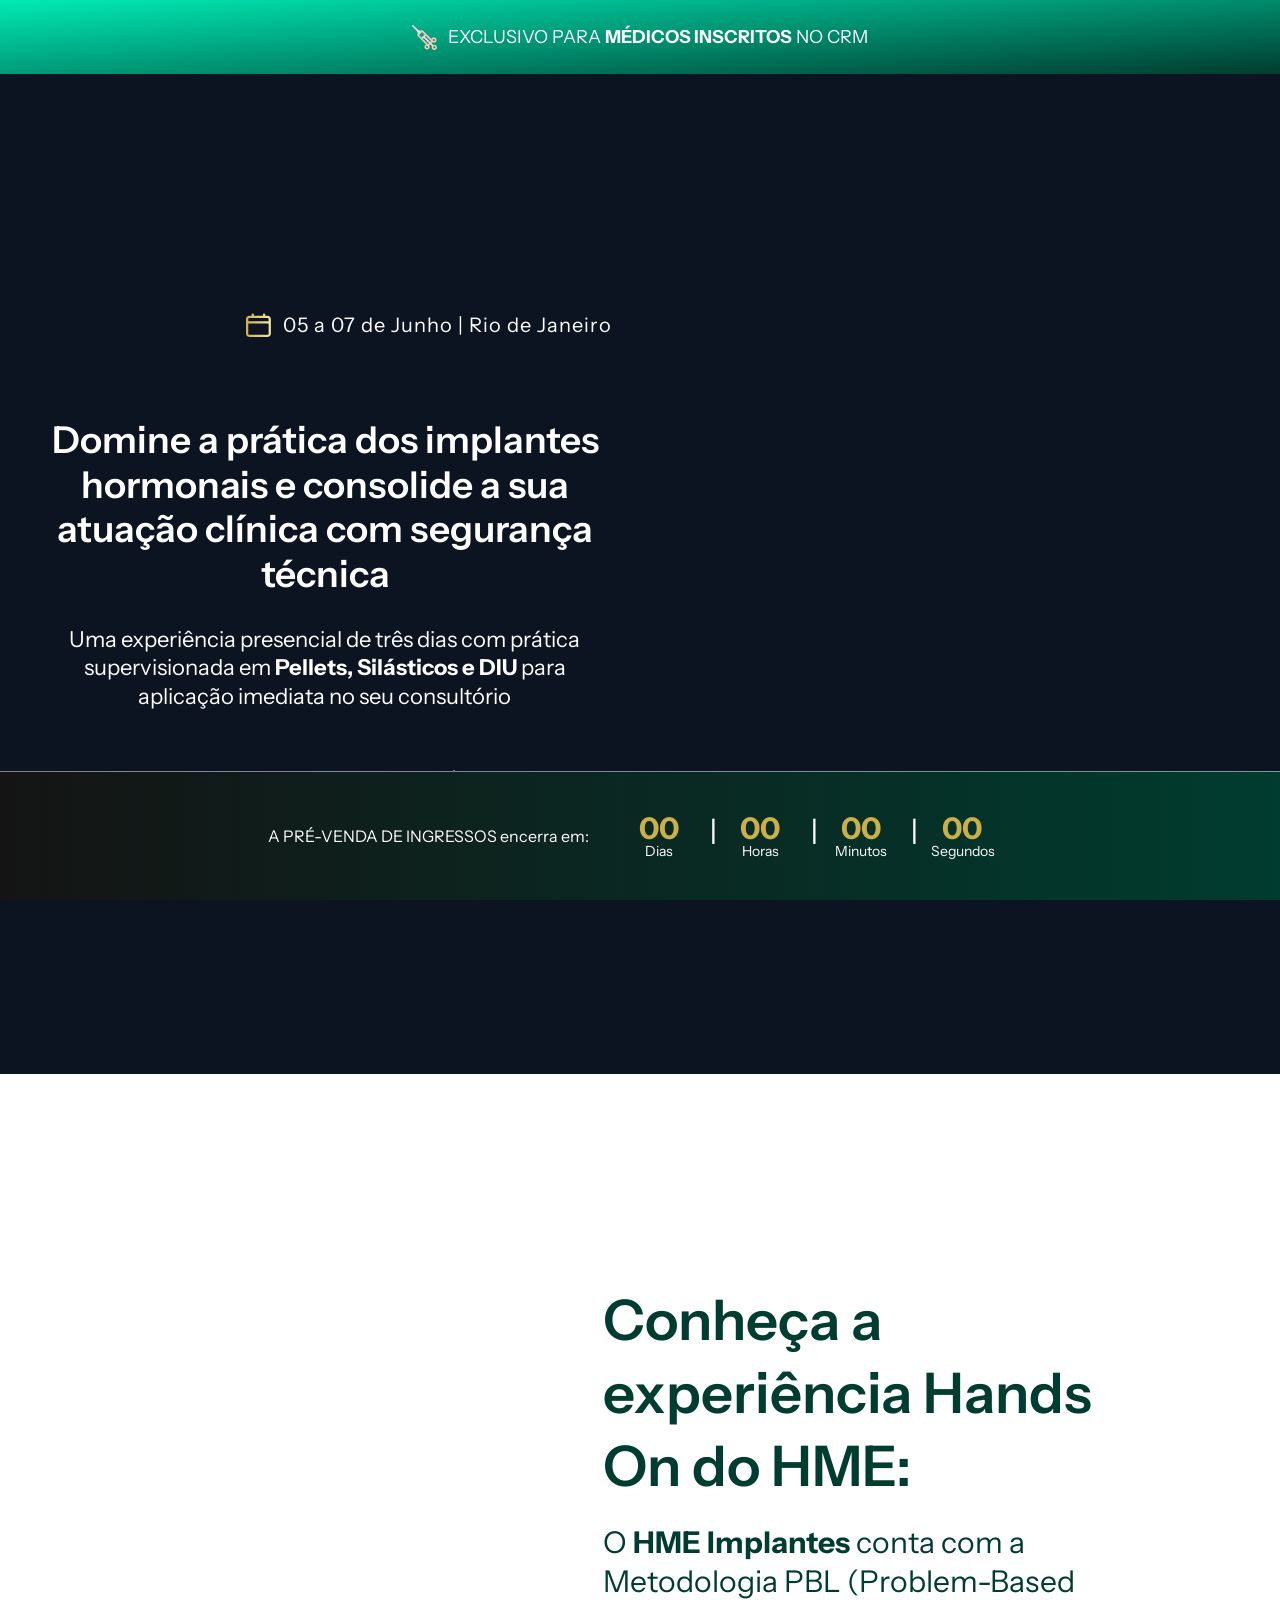
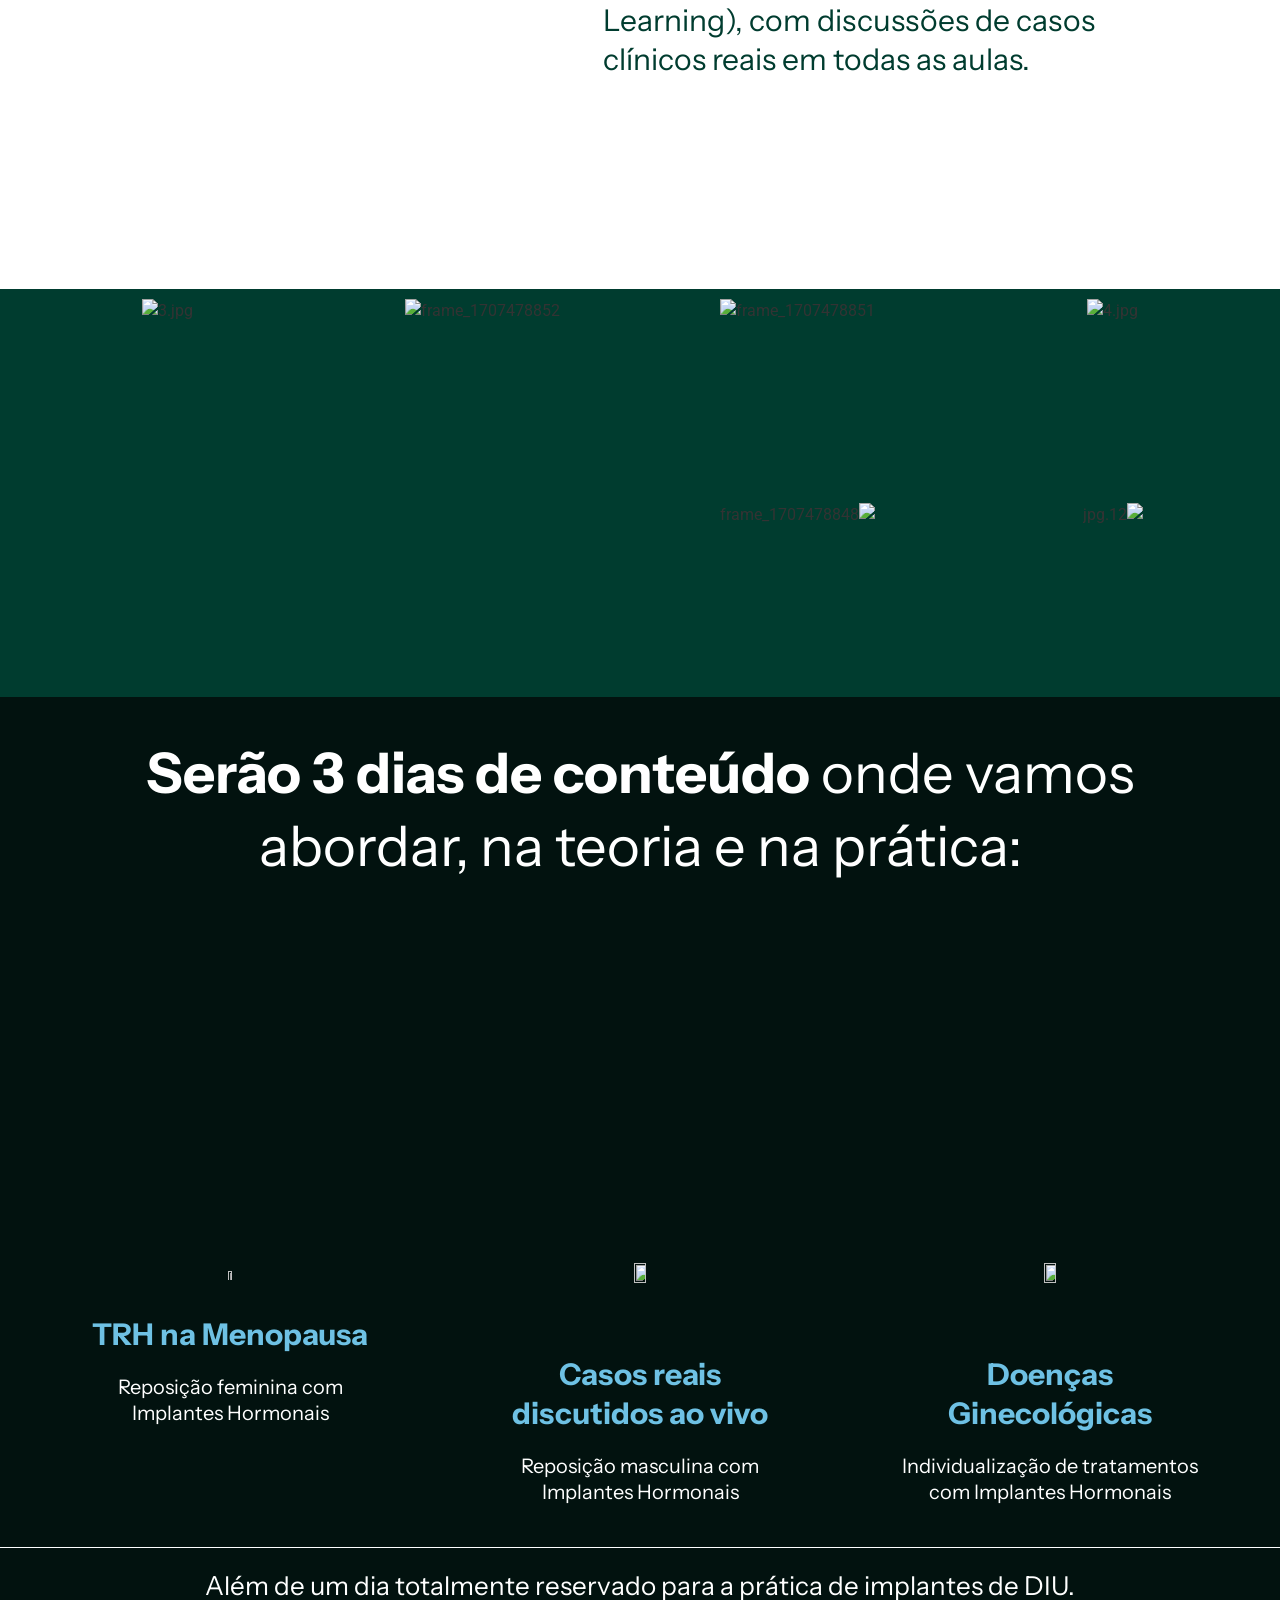
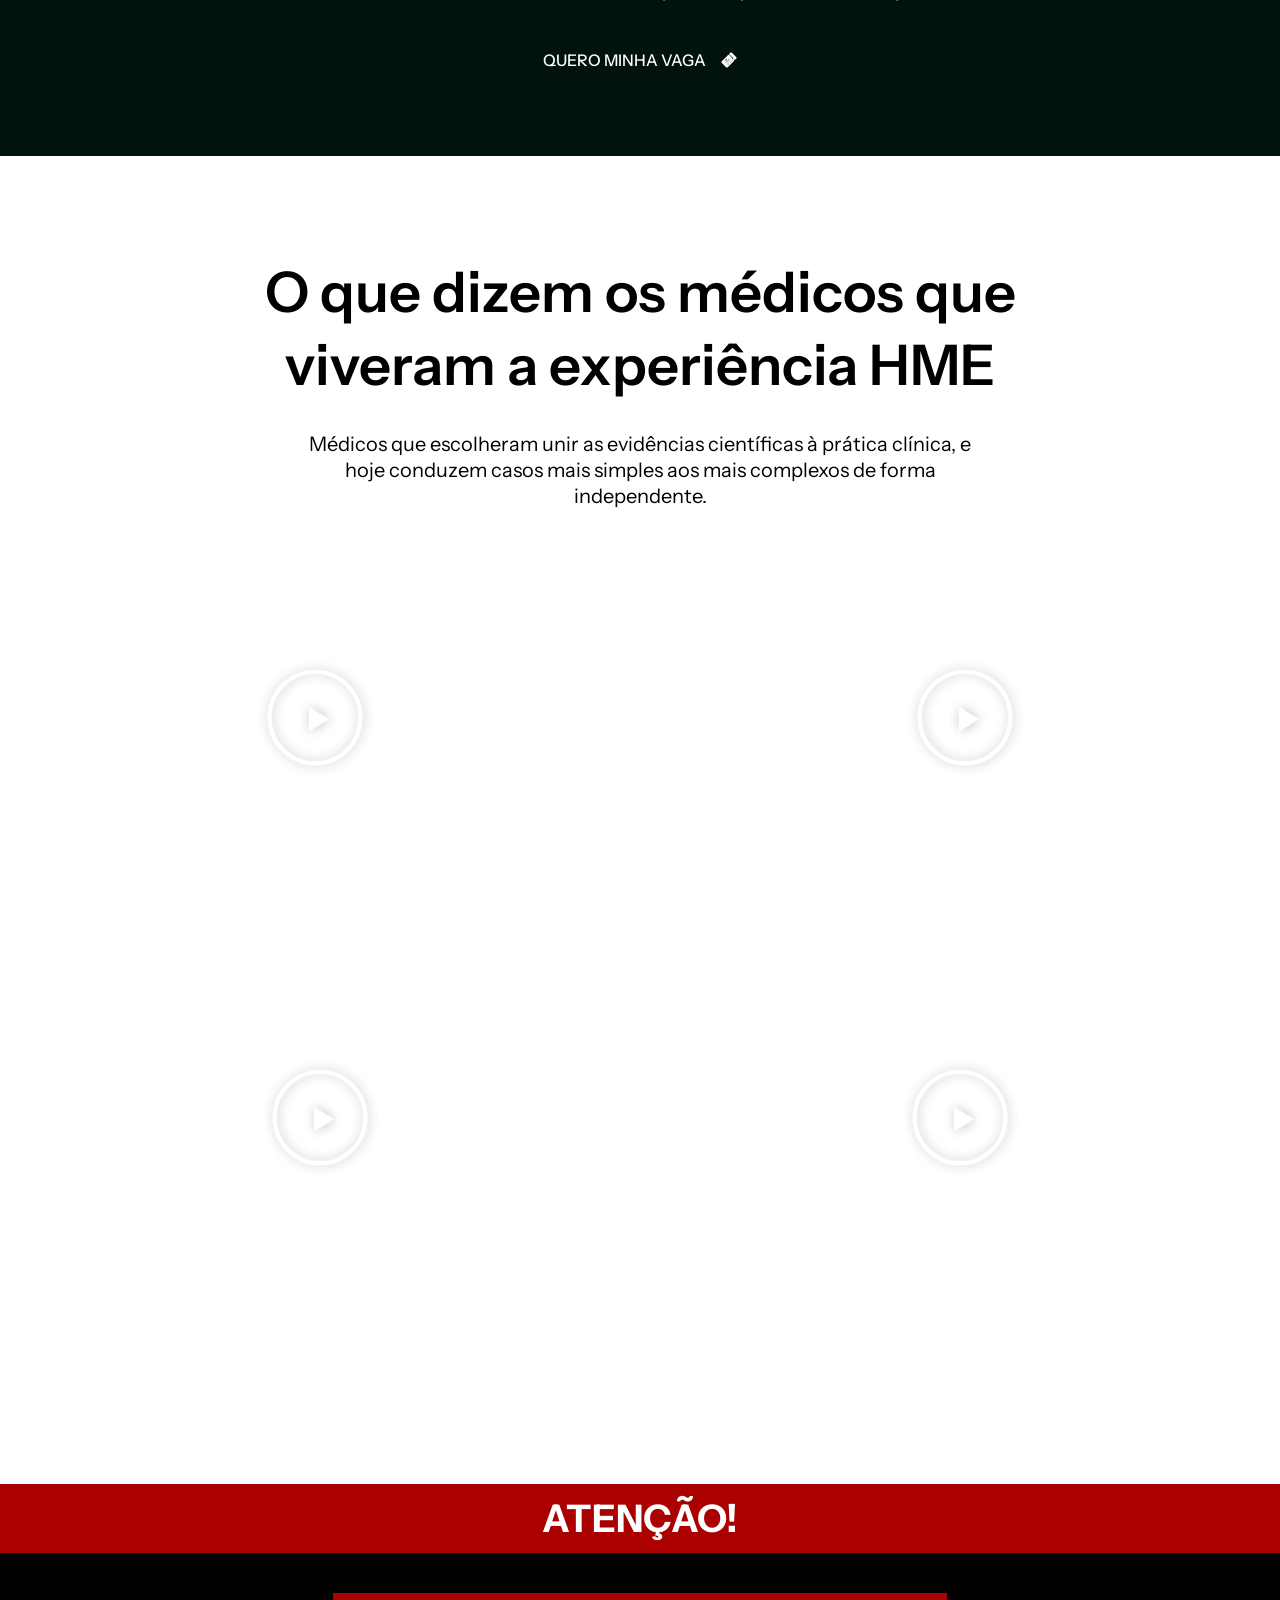
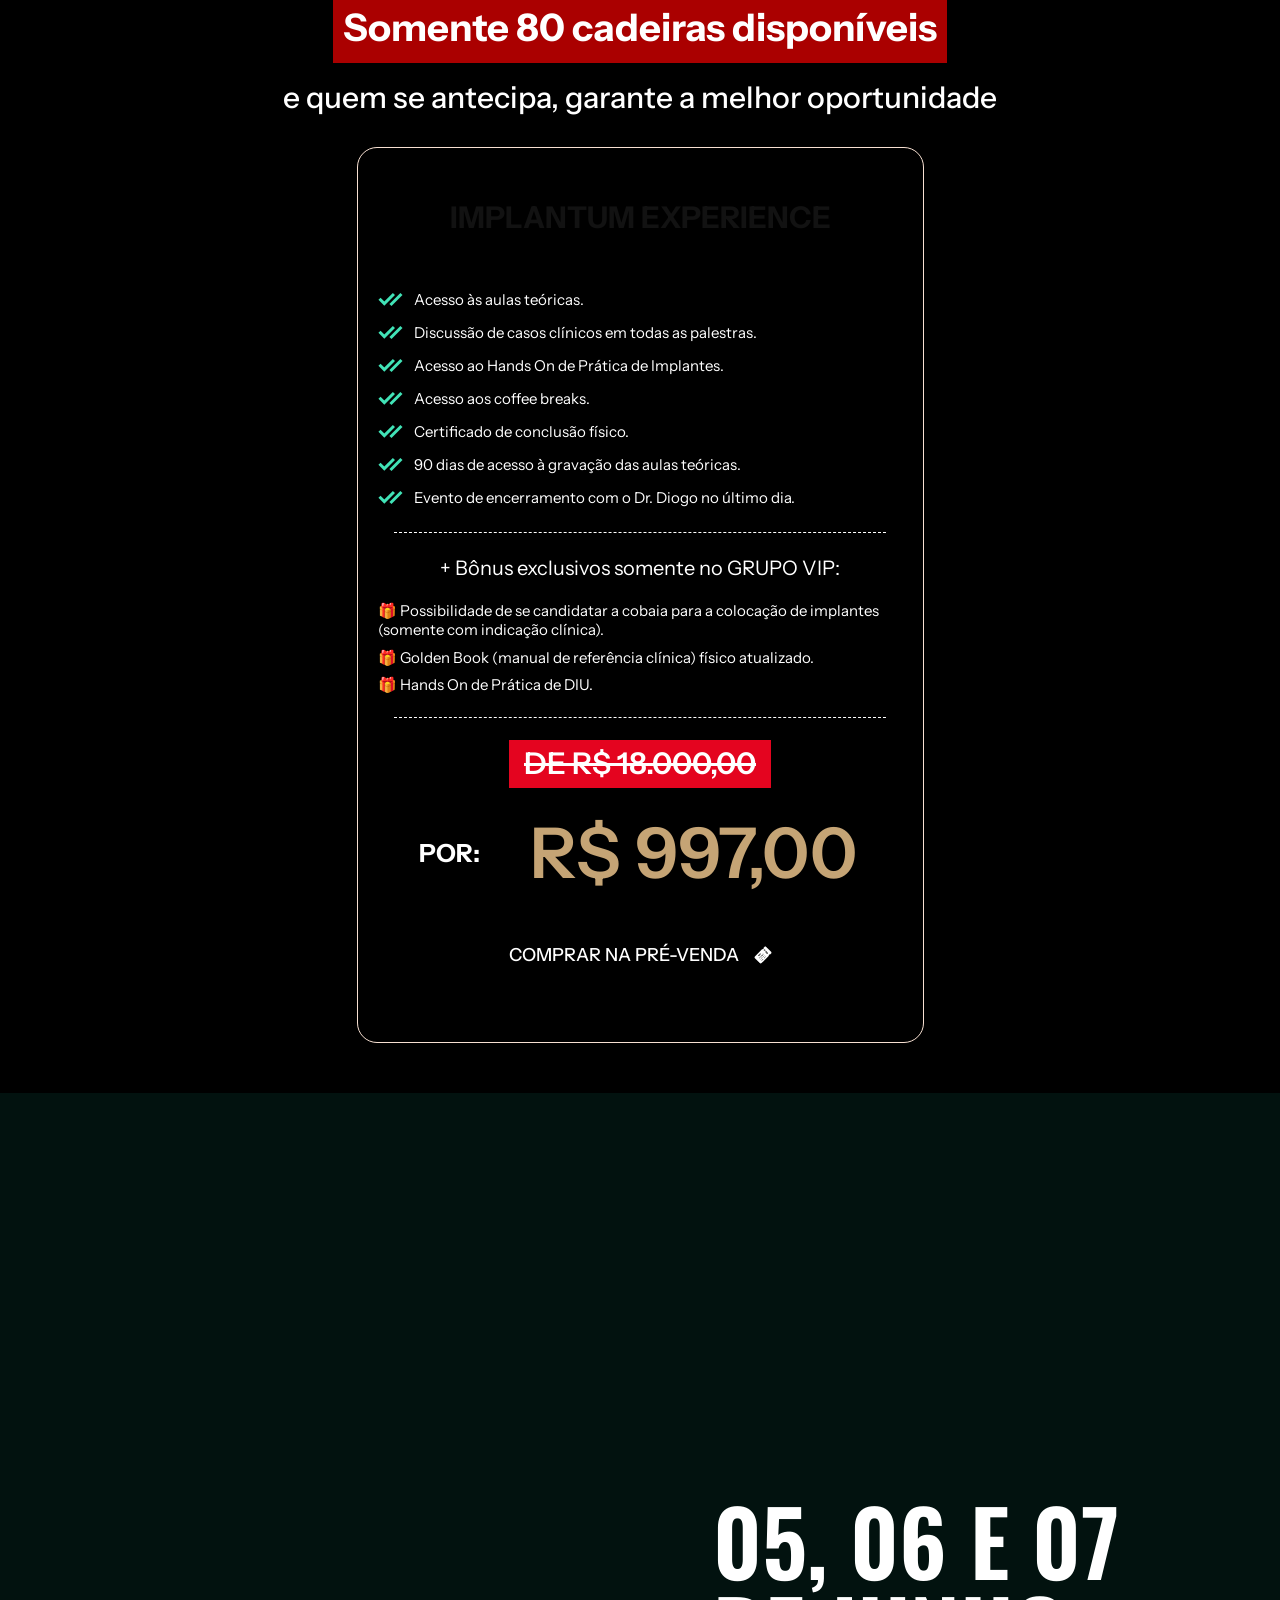
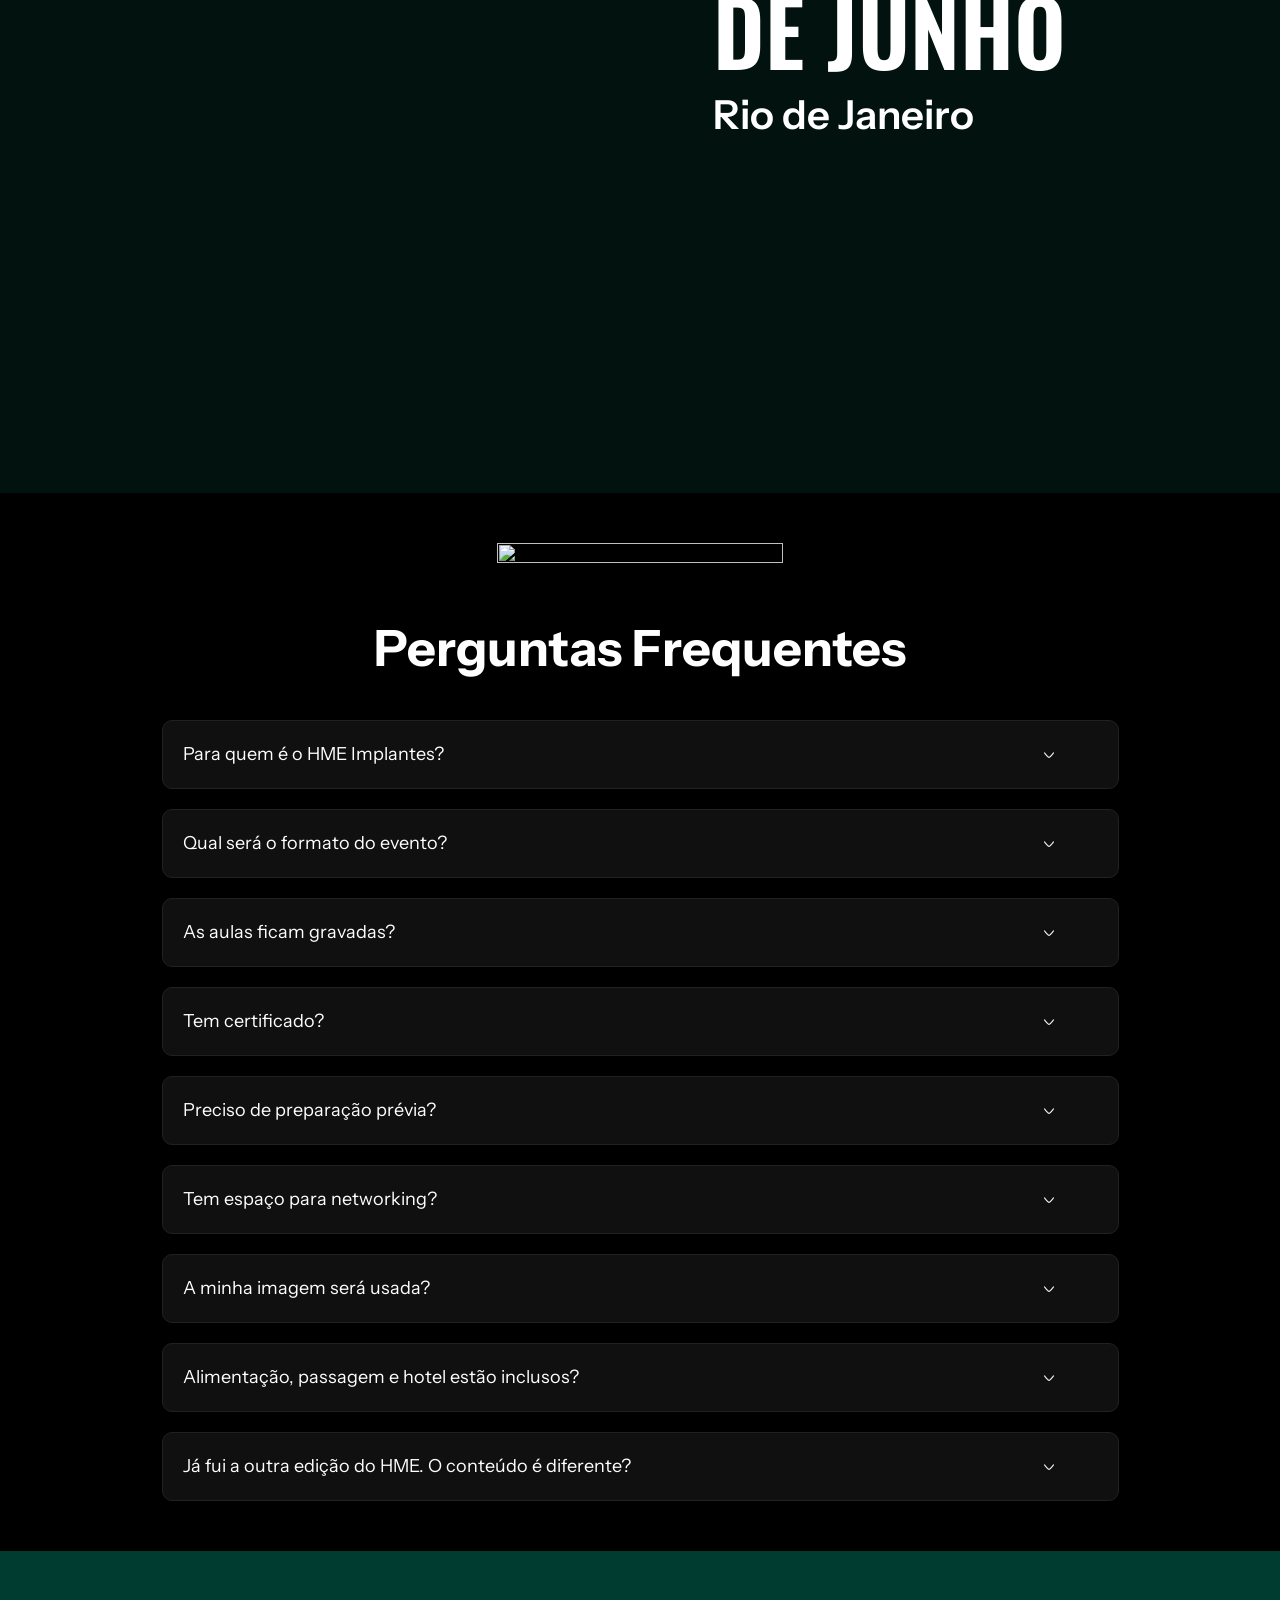
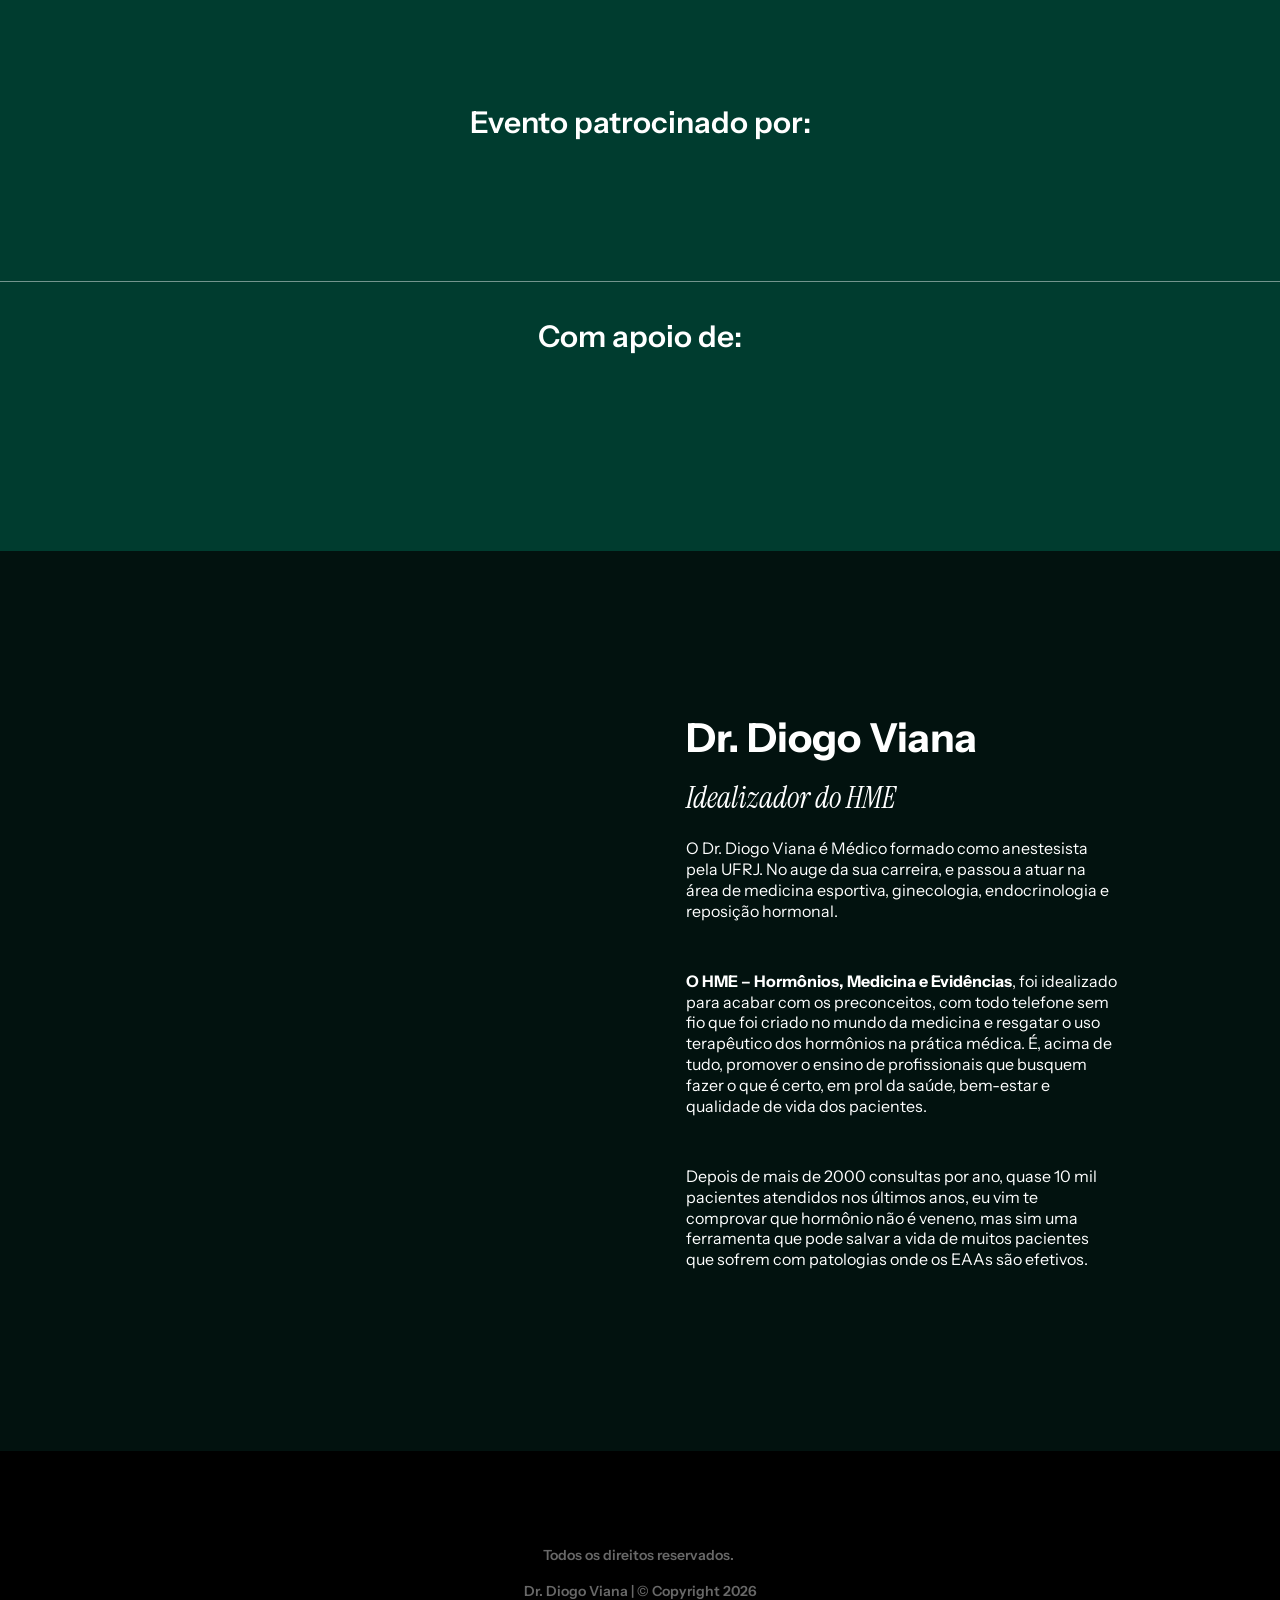
==== commit 8d5ad7c6: "Update index.html" ====
--- a/produtos/hme0626_vendas/index.html
+++ b/produtos/hme0626_vendas/index.html
@@ -443,7 +443,7 @@
 				</div>
 		<div class="elementor-element elementor-element-df58ce6 e-con-full e-flex e-con e-child" data-id="df58ce6" data-element_type="container" data-e-type="container" data-settings="{&quot;_ha_eqh_enable&quot;:false}">
 				<div class="elementor-element elementor-element-1969195 elementor-widget elementor-widget-heading" data-id="1969195" data-element_type="widget" data-e-type="widget" data-widget_type="heading.default">
-					<h2 class="elementor-heading-title elementor-size-default">R$ 997,00 À VISTA</h2>				</div>
+					<h2 class="elementor-heading-title elementor-size-default">R$ 997,00</h2>				</div>
 				</div>
 				</div>
 				</div>
